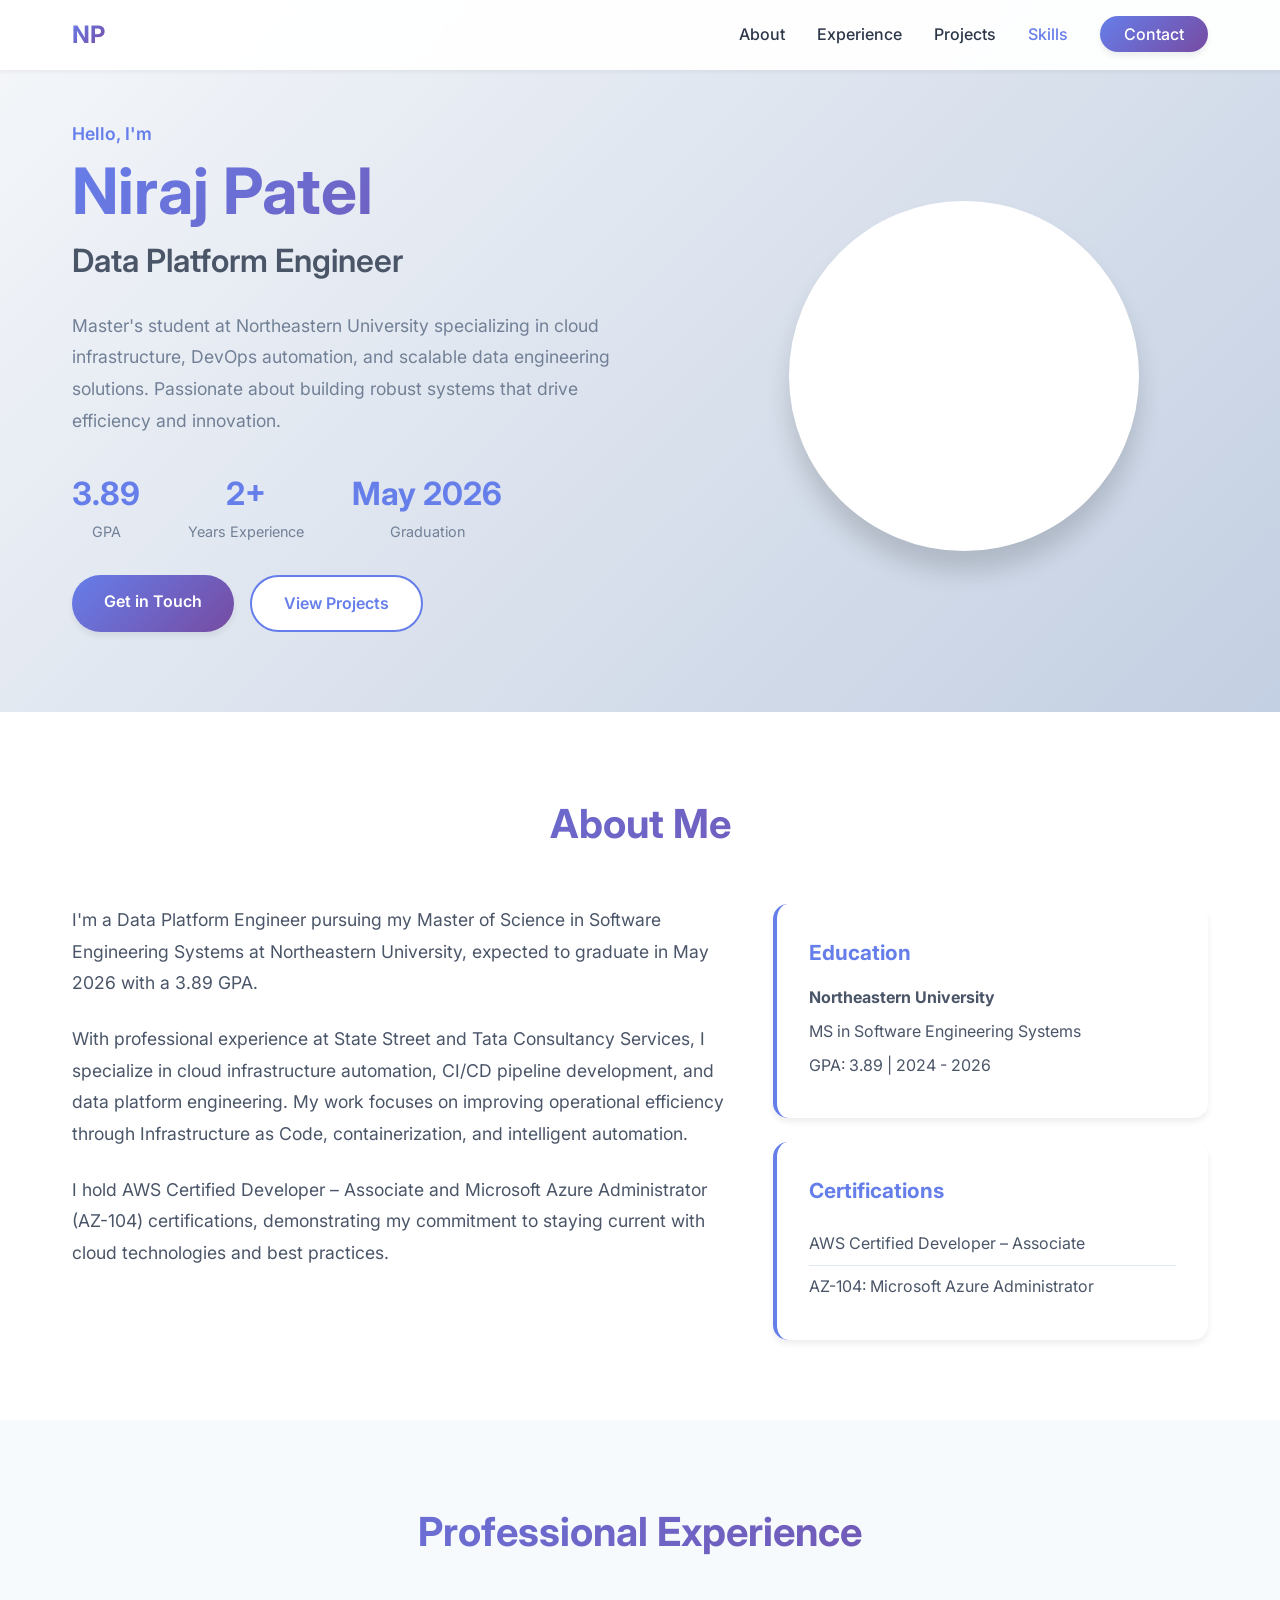
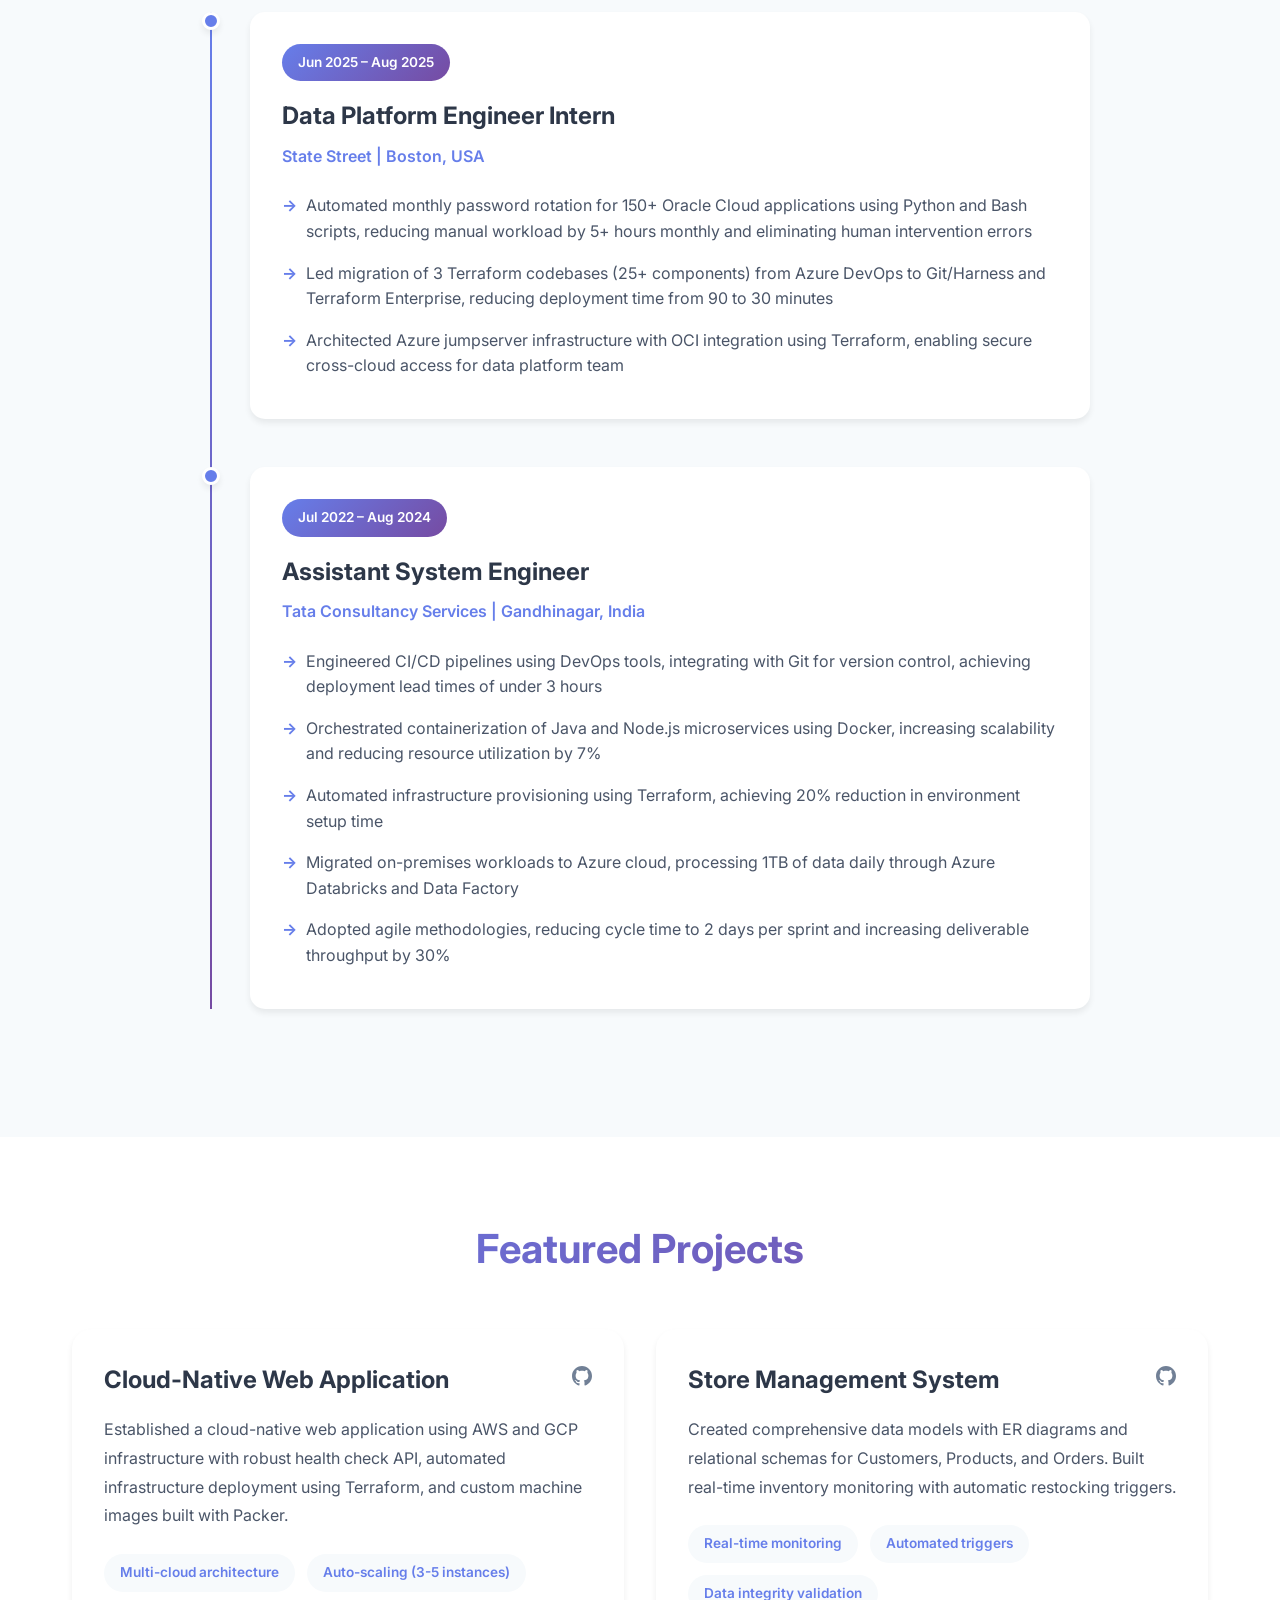
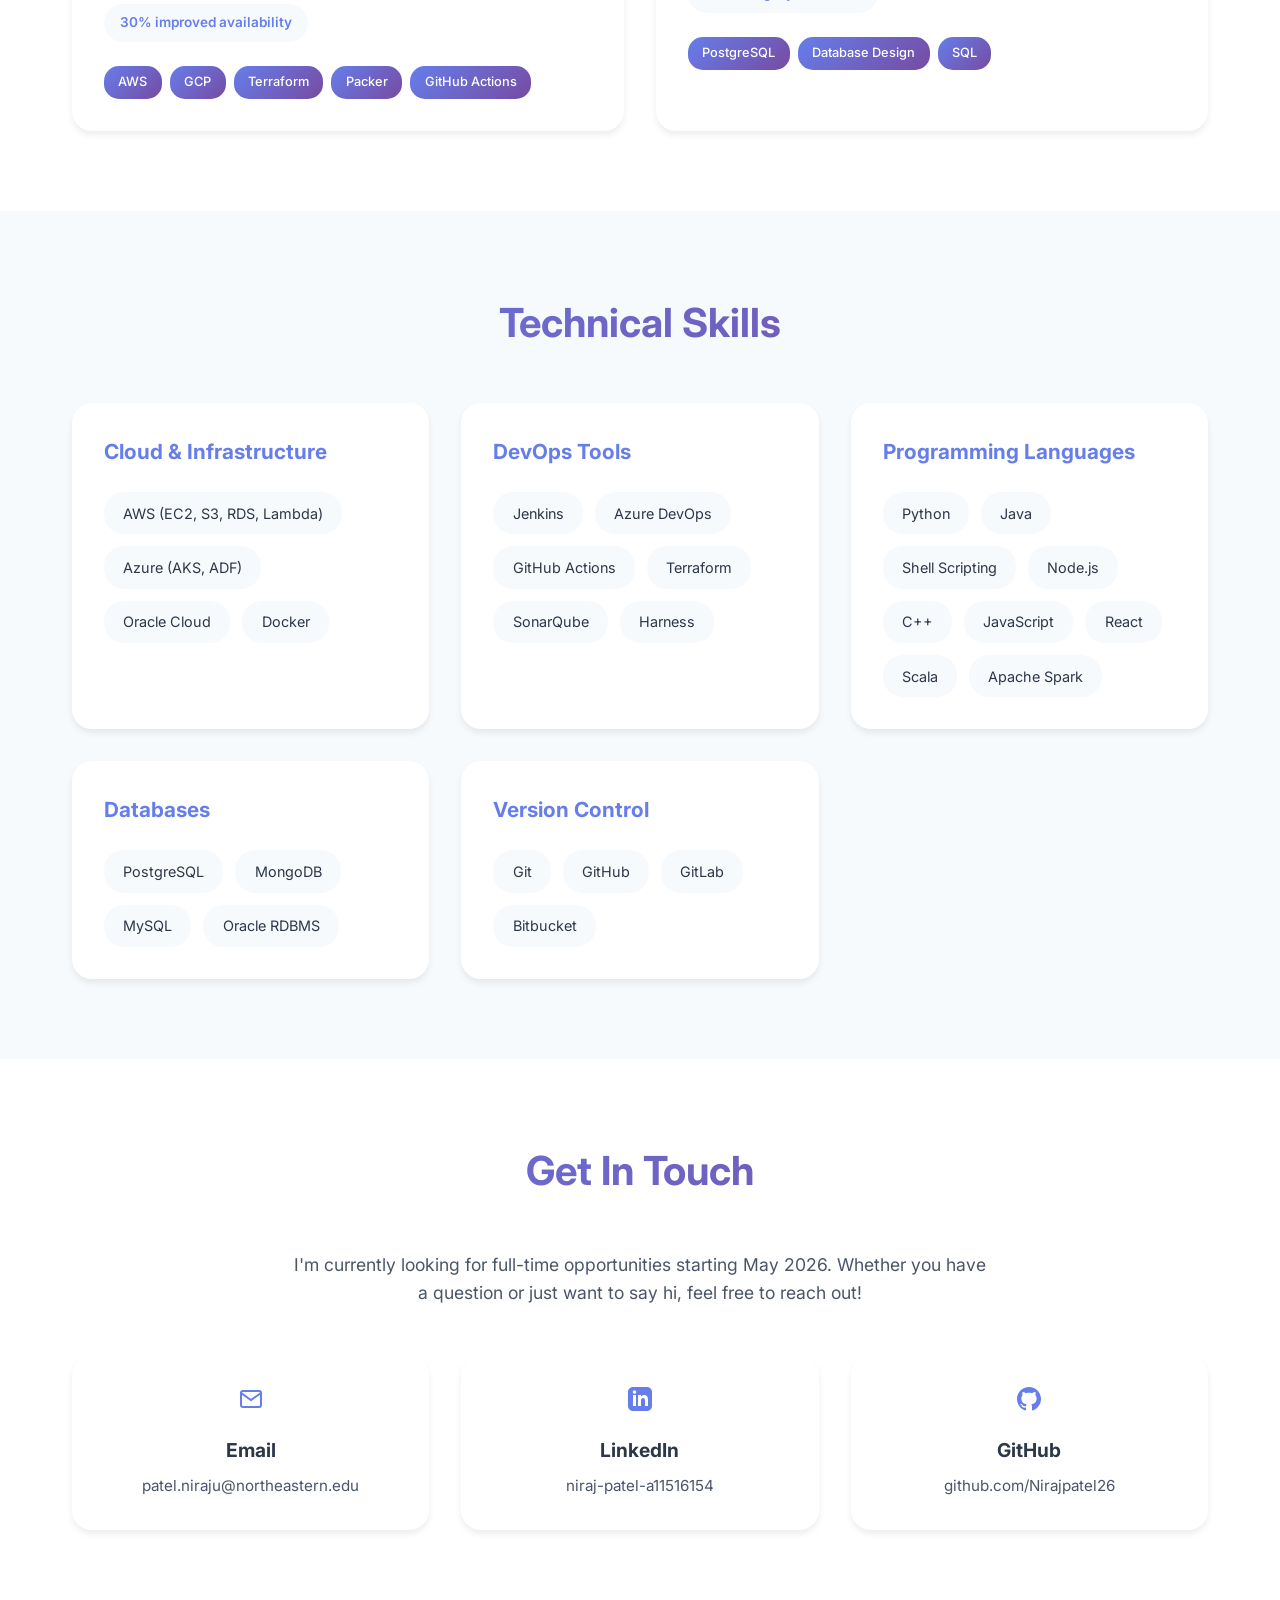
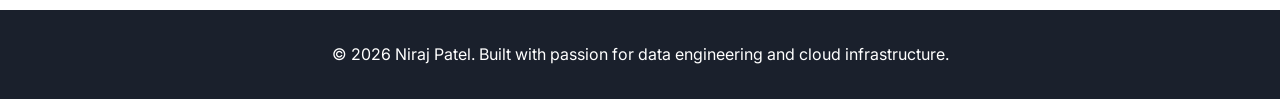
==== index.html @ 588e3632 "Update profile photo, LinkedIn and GitHub links, remove phone number" ====
<!DOCTYPE html>
<html lang="en">
<head>
    <meta charset="UTF-8">
    <meta name="viewport" content="width=device-width, initial-scale=1.0">
    <meta name="description" content="Niraj Patel - Data Platform Engineer specializing in cloud infrastructure, DevOps, and data engineering solutions">
    <title>Niraj Patel | Data Platform Engineer</title>
    <link rel="stylesheet" href="styles.css">
    <link rel="preconnect" href="https://fonts.googleapis.com">
    <link rel="preconnect" href="https://fonts.gstatic.com" crossorigin>
    <link href="https://fonts.googleapis.com/css2?family=Inter:wght@300;400;500;600;700&display=swap" rel="stylesheet">
</head>
<body>
    <!-- Navigation -->
    <nav class="navbar">
        <div class="container">
            <div class="nav-brand">
                <span class="logo">NP</span>
            </div>
            <ul class="nav-menu">
                <li><a href="#about" class="nav-link">About</a></li>
                <li><a href="#experience" class="nav-link">Experience</a></li>
                <li><a href="#projects" class="nav-link">Projects</a></li>
                <li><a href="#skills" class="nav-link">Skills</a></li>
                <li><a href="#contact" class="nav-link btn-primary">Contact</a></li>
            </ul>
            <button class="hamburger" id="hamburger">
                <span></span>
                <span></span>
                <span></span>
            </button>
        </div>
    </nav>

    <!-- Hero Section -->
    <section class="hero" id="home">
        <div class="container">
            <div class="hero-content">
                <div class="hero-text">
                    <span class="hero-greeting">Hello, I'm</span>
                    <h1 class="hero-title">Niraj Patel</h1>
                    <h2 class="hero-subtitle">Data Platform Engineer</h2>
                    <p class="hero-description">
                        Master's student at Northeastern University specializing in cloud infrastructure, 
                        DevOps automation, and scalable data engineering solutions. Passionate about building 
                        robust systems that drive efficiency and innovation.
                    </p>
                    <div class="hero-stats">
                        <div class="stat">
                            <h3>3.89</h3>
                            <p>GPA</p>
                        </div>
                        <div class="stat">
                            <h3>2+</h3>
                            <p>Years Experience</p>
                        </div>
                        <div class="stat">
                            <h3>May 2026</h3>
                            <p>Graduation</p>
                        </div>
                    </div>
                    <div class="hero-buttons">
                        <a href="#contact" class="btn btn-primary">Get in Touch</a>
                        <a href="#projects" class="btn btn-secondary">View Projects</a>
                    </div>
                </div>
                <div class="hero-image">
                    <div class="image-placeholder">
                        <img src="https://media.licdn.com/dms/image/v2/D4E03AQFKwxGMZ-u0Gw/profile-displayphoto-shrink_800_800/profile-displayphoto-shrink_800_800/0/1729283757273?e=1742428800&v=beta&t=8xYc0J5ZnEqP8YxQQvH9vKQYjCkJqH_bVNhFjLbNLaE" alt="Niraj Patel" style="width: 100%; height: 100%; object-fit: cover; border-radius: 50%;">
                    </div>
                </div>
            </div>
        </div>
    </section>

    <!-- About Section -->
    <section class="about" id="about">
        <div class="container">
            <h2 class="section-title">About Me</h2>
            <div class="about-content">
                <div class="about-text">
                    <p>
                        I'm a Data Platform Engineer pursuing my Master of Science in Software Engineering Systems 
                        at Northeastern University, expected to graduate in May 2026 with a 3.89 GPA.
                    </p>
                    <p>
                        With professional experience at State Street and Tata Consultancy Services, I specialize in 
                        cloud infrastructure automation, CI/CD pipeline development, and data platform engineering. 
                        My work focuses on improving operational efficiency through Infrastructure as Code, 
                        containerization, and intelligent automation.
                    </p>
                    <p>
                        I hold AWS Certified Developer – Associate and Microsoft Azure Administrator (AZ-104) 
                        certifications, demonstrating my commitment to staying current with cloud technologies 
                        and best practices.
                    </p>
                </div>
                <div class="about-highlights">
                    <div class="highlight-card">
                        <h3>Education</h3>
                        <p><strong>Northeastern University</strong></p>
                        <p>MS in Software Engineering Systems</p>
                        <p>GPA: 3.89 | 2024 - 2026</p>
                    </div>
                    <div class="highlight-card">
                        <h3>Certifications</h3>
                        <ul>
                            <li>AWS Certified Developer – Associate</li>
                            <li>AZ-104: Microsoft Azure Administrator</li>
                        </ul>
                    </div>
                </div>
            </div>
        </div>
    </section>

    <!-- Experience Section -->
    <section class="experience" id="experience">
        <div class="container">
            <h2 class="section-title">Professional Experience</h2>
            <div class="timeline">
                <div class="timeline-item">
                    <div class="timeline-marker"></div>
                    <div class="timeline-content">
                        <span class="timeline-date">Jun 2025 – Aug 2025</span>
                        <h3>Data Platform Engineer Intern</h3>
                        <h4>State Street | Boston, USA</h4>
                        <ul>
                            <li>Automated monthly password rotation for 150+ Oracle Cloud applications using Python and Bash scripts, reducing manual workload by 5+ hours monthly and eliminating human intervention errors</li>
                            <li>Led migration of 3 Terraform codebases (25+ components) from Azure DevOps to Git/Harness and Terraform Enterprise, reducing deployment time from 90 to 30 minutes</li>
                            <li>Architected Azure jumpserver infrastructure with OCI integration using Terraform, enabling secure cross-cloud access for data platform team</li>
                        </ul>
                    </div>
                </div>
                <div class="timeline-item">
                    <div class="timeline-marker"></div>
                    <div class="timeline-content">
                        <span class="timeline-date">Jul 2022 – Aug 2024</span>
                        <h3>Assistant System Engineer</h3>
                        <h4>Tata Consultancy Services | Gandhinagar, India</h4>
                        <ul>
                            <li>Engineered CI/CD pipelines using DevOps tools, integrating with Git for version control, achieving deployment lead times of under 3 hours</li>
                            <li>Orchestrated containerization of Java and Node.js microservices using Docker, increasing scalability and reducing resource utilization by 7%</li>
                            <li>Automated infrastructure provisioning using Terraform, achieving 20% reduction in environment setup time</li>
                            <li>Migrated on-premises workloads to Azure cloud, processing 1TB of data daily through Azure Databricks and Data Factory</li>
                            <li>Adopted agile methodologies, reducing cycle time to 2 days per sprint and increasing deliverable throughput by 30%</li>
                        </ul>
                    </div>
                </div>
            </div>
        </div>
    </section>

    <!-- Projects Section -->
    <section class="projects" id="projects">
        <div class="container">
            <h2 class="section-title">Featured Projects</h2>
            <div class="projects-grid">
                <div class="project-card">
                    <div class="project-header">
                        <h3>Cloud-Native Web Application</h3>
                        <div class="project-links">
                            <a href="https://github.com/Nirajpatel26" target="_blank" aria-label="GitHub">
                                <svg width="20" height="20" viewBox="0 0 24 24" fill="currentColor">
                                    <path d="M12 0c-6.626 0-12 5.373-12 12 0 5.302 3.438 9.8 8.207 11.387.599.111.793-.261.793-.577v-2.234c-3.338.726-4.033-1.416-4.033-1.416-.546-1.387-1.333-1.756-1.333-1.756-1.089-.745.083-.729.083-.729 1.205.084 1.839 1.237 1.839 1.237 1.07 1.834 2.807 1.304 3.492.997.107-.775.418-1.305.762-1.604-2.665-.305-5.467-1.334-5.467-5.931 0-1.311.469-2.381 1.236-3.221-.124-.303-.535-1.524.117-3.176 0 0 1.008-.322 3.301 1.23.957-.266 1.983-.399 3.003-.404 1.02.005 2.047.138 3.006.404 2.291-1.552 3.297-1.23 3.297-1.23.653 1.653.242 2.874.118 3.176.77.84 1.235 1.911 1.235 3.221 0 4.609-2.807 5.624-5.479 5.921.43.372.823 1.102.823 2.222v3.293c0 .319.192.694.801.576 4.765-1.589 8.199-6.086 8.199-11.386 0-6.627-5.373-12-12-12z"/>
                                </svg>
                            </a>
                        </div>
                    </div>
                    <p class="project-description">
                        Established a cloud-native web application using AWS and GCP infrastructure with robust health check API, 
                        automated infrastructure deployment using Terraform, and custom machine images built with Packer.
                    </p>
                    <div class="project-highlights">
                        <span class="highlight">Multi-cloud architecture</span>
                        <span class="highlight">Auto-scaling (3-5 instances)</span>
                        <span class="highlight">30% improved availability</span>
                    </div>
                    <div class="project-tech">
                        <span class="tech-tag">AWS</span>
                        <span class="tech-tag">GCP</span>
                        <span class="tech-tag">Terraform</span>
                        <span class="tech-tag">Packer</span>
                        <span class="tech-tag">GitHub Actions</span>
                    </div>
                </div>

                <div class="project-card">
                    <div class="project-header">
                        <h3>Store Management System</h3>
                        <div class="project-links">
                            <a href="https://github.com/Nirajpatel26" target="_blank" aria-label="GitHub">
                                <svg width="20" height="20" viewBox="0 0 24 24" fill="currentColor">
                                    <path d="M12 0c-6.626 0-12 5.373-12 12 0 5.302 3.438 9.8 8.207 11.387.599.111.793-.261.793-.577v-2.234c-3.338.726-4.033-1.416-4.033-1.416-.546-1.387-1.333-1.756-1.333-1.756-1.089-.745.083-.729.083-.729 1.205.084 1.839 1.237 1.839 1.237 1.07 1.834 2.807 1.304 3.492.997.107-.775.418-1.305.762-1.604-2.665-.305-5.467-1.334-5.467-5.931 0-1.311.469-2.381 1.236-3.221-.124-.303-.535-1.524.117-3.176 0 0 1.008-.322 3.301 1.23.957-.266 1.983-.399 3.003-.404 1.02.005 2.047.138 3.006.404 2.291-1.552 3.297-1.23 3.297-1.23.653 1.653.242 2.874.118 3.176.77.84 1.235 1.911 1.235 3.221 0 4.609-2.807 5.624-5.479 5.921.43.372.823 1.102.823 2.222v3.293c0 .319.192.694.801.576 4.765-1.589 8.199-6.086 8.199-11.386 0-6.627-5.373-12-12-12z"/>
                                </svg>
                            </a>
                        </div>
                    </div>
                    <p class="project-description">
                        Created comprehensive data models with ER diagrams and relational schemas for Customers, Products, and Orders. 
                        Built real-time inventory monitoring with automatic restocking triggers.
                    </p>
                    <div class="project-highlights">
                        <span class="highlight">Real-time monitoring</span>
                        <span class="highlight">Automated triggers</span>
                        <span class="highlight">Data integrity validation</span>
                    </div>
                    <div class="project-tech">
                        <span class="tech-tag">PostgreSQL</span>
                        <span class="tech-tag">Database Design</span>
                        <span class="tech-tag">SQL</span>
                    </div>
                </div>
            </div>
        </div>
    </section>

    <!-- Skills Section -->
    <section class="skills" id="skills">
        <div class="container">
            <h2 class="section-title">Technical Skills</h2>
            <div class="skills-grid">
                <div class="skill-category">
                    <h3>Cloud & Infrastructure</h3>
                    <div class="skill-tags">
                        <span class="skill-tag">AWS (EC2, S3, RDS, Lambda)</span>
                        <span class="skill-tag">Azure (AKS, ADF)</span>
                        <span class="skill-tag">Oracle Cloud</span>
                        <span class="skill-tag">Docker</span>
                    </div>
                </div>
                <div class="skill-category">
                    <h3>DevOps Tools</h3>
                    <div class="skill-tags">
                        <span class="skill-tag">Jenkins</span>
                        <span class="skill-tag">Azure DevOps</span>
                        <span class="skill-tag">GitHub Actions</span>
                        <span class="skill-tag">Terraform</span>
                        <span class="skill-tag">SonarQube</span>
                        <span class="skill-tag">Harness</span>
                    </div>
                </div>
                <div class="skill-category">
                    <h3>Programming Languages</h3>
                    <div class="skill-tags">
                        <span class="skill-tag">Python</span>
                        <span class="skill-tag">Java</span>
                        <span class="skill-tag">Shell Scripting</span>
                        <span class="skill-tag">Node.js</span>
                        <span class="skill-tag">C++</span>
                        <span class="skill-tag">JavaScript</span>
                        <span class="skill-tag">React</span>
                        <span class="skill-tag">Scala</span>
                        <span class="skill-tag">Apache Spark</span>
                    </div>
                </div>
                <div class="skill-category">
                    <h3>Databases</h3>
                    <div class="skill-tags">
                        <span class="skill-tag">PostgreSQL</span>
                        <span class="skill-tag">MongoDB</span>
                        <span class="skill-tag">MySQL</span>
                        <span class="skill-tag">Oracle RDBMS</span>
                    </div>
                </div>
                <div class="skill-category">
                    <h3>Version Control</h3>
                    <div class="skill-tags">
                        <span class="skill-tag">Git</span>
                        <span class="skill-tag">GitHub</span>
                        <span class="skill-tag">GitLab</span>
                        <span class="skill-tag">Bitbucket</span>
                    </div>
                </div>
            </div>
        </div>
    </section>

    <!-- Contact Section -->
    <section class="contact" id="contact">
        <div class="container">
            <h2 class="section-title">Get In Touch</h2>
            <p class="contact-description">
                I'm currently looking for full-time opportunities starting May 2026. 
                Whether you have a question or just want to say hi, feel free to reach out!
            </p>
            <div class="contact-grid">
                <a href="mailto:patel.niraju@northeastern.edu" class="contact-card">
                    <svg width="24" height="24" viewBox="0 0 24 24" fill="none" stroke="currentColor" stroke-width="2">
                        <path d="M4 4h16c1.1 0 2 .9 2 2v12c0 1.1-.9 2-2 2H4c-1.1 0-2-.9-2-2V6c0-1.1.9-2 2-2z"></path>
                        <polyline points="22,6 12,13 2,6"></polyline>
                    </svg>
                    <h3>Email</h3>
                    <p>patel.niraju@northeastern.edu</p>
                </a>
                <a href="https://www.linkedin.com/in/niraj-patel-a11516154/" target="_blank" class="contact-card">
                    <svg width="24" height="24" viewBox="0 0 24 24" fill="currentColor">
                        <path d="M19 0h-14c-2.761 0-5 2.239-5 5v14c0 2.761 2.239 5 5 5h14c2.762 0 5-2.239 5-5v-14c0-2.761-2.238-5-5-5zm-11 19h-3v-11h3v11zm-1.5-12.268c-.966 0-1.75-.79-1.75-1.764s.784-1.764 1.75-1.764 1.75.79 1.75 1.764-.783 1.764-1.75 1.764zm13.5 12.268h-3v-5.604c0-3.368-4-3.113-4 0v5.604h-3v-11h3v1.765c1.396-2.586 7-2.777 7 2.476v6.759z"/>
                    </svg>
                    <h3>LinkedIn</h3>
                    <p>niraj-patel-a11516154</p>
                </a>
                <a href="https://github.com/Nirajpatel26" target="_blank" class="contact-card">
                    <svg width="24" height="24" viewBox="0 0 24 24" fill="currentColor">
                        <path d="M12 0c-6.626 0-12 5.373-12 12 0 5.302 3.438 9.8 8.207 11.387.599.111.793-.261.793-.577v-2.234c-3.338.726-4.033-1.416-4.033-1.416-.546-1.387-1.333-1.756-1.333-1.756-1.089-.745.083-.729.083-.729 1.205.084 1.839 1.237 1.839 1.237 1.07 1.834 2.807 1.304 3.492.997.107-.775.418-1.305.762-1.604-2.665-.305-5.467-1.334-5.467-5.931 0-1.311.469-2.381 1.236-3.221-.124-.303-.535-1.524.117-3.176 0 0 1.008-.322 3.301 1.23.957-.266 1.983-.399 3.003-.404 1.02.005 2.047.138 3.006.404 2.291-1.552 3.297-1.23 3.297-1.23.653 1.653.242 2.874.118 3.176.77.84 1.235 1.911 1.235 3.221 0 4.609-2.807 5.624-5.479 5.921.43.372.823 1.102.823 2.222v3.293c0 .319.192.694.801.576 4.765-1.589 8.199-6.086 8.199-11.386 0-6.627-5.373-12-12-12z"/>
                    </svg>
                    <h3>GitHub</h3>
                    <p>github.com/Nirajpatel26</p>
                </a>
            </div>
        </div>
    </section>

    <!-- Footer -->
    <footer class="footer">
        <div class="container">
            <p>&copy; 2026 Niraj Patel. Built with passion for data engineering and cloud infrastructure.</p>
        </div>
    </footer>

    <script src="script.js"></script>
</body>
</html>
---- styles.css ----
/* Global Styles */
* {
    margin: 0;
    padding: 0;
    box-sizing: border-box;
}

:root {
    --primary-color: #667eea;
    --secondary-color: #764ba2;
    --accent-color: #f093fb;
    --text-primary: #2d3748;
    --text-secondary: #4a5568;
    --text-light: #718096;
    --bg-primary: #ffffff;
    --bg-secondary: #f7fafc;
    --bg-dark: #1a202c;
    --border-color: #e2e8f0;
    --gradient-primary: linear-gradient(135deg, #667eea 0%, #764ba2 100%);
    --gradient-secondary: linear-gradient(135deg, #f093fb 0%, #f5576c 100%);
    --shadow-sm: 0 2px 4px rgba(0, 0, 0, 0.05);
    --shadow-md: 0 4px 6px rgba(0, 0, 0, 0.07);
    --shadow-lg: 0 10px 15px rgba(0, 0, 0, 0.1);
    --shadow-xl: 0 20px 25px rgba(0, 0, 0, 0.15);
}

body {
    font-family: 'Inter', -apple-system, BlinkMacSystemFont, 'Segoe UI', sans-serif;
    color: var(--text-primary);
    line-height: 1.6;
    background-color: var(--bg-primary);
}

.container {
    max-width: 1200px;
    margin: 0 auto;
    padding: 0 2rem;
}

/* Navigation */
.navbar {
    position: fixed;
    top: 0;
    width: 100%;
    background: rgba(255, 255, 255, 0.95);
    backdrop-filter: blur(10px);
    box-shadow: var(--shadow-sm);
    z-index: 1000;
    padding: 1rem 0;
}

.navbar .container {
    display: flex;
    justify-content: space-between;
    align-items: center;
}

.nav-brand .logo {
    font-size: 1.5rem;
    font-weight: 700;
    background: var(--gradient-primary);
    -webkit-background-clip: text;
    -webkit-text-fill-color: transparent;
    background-clip: text;
}

.nav-menu {
    display: flex;
    list-style: none;
    gap: 2rem;
    align-items: center;
}

.nav-link {
    text-decoration: none;
    color: var(--text-primary);
    font-weight: 500;
    transition: color 0.3s ease;
    padding: 0.5rem 0;
}

.nav-link:hover {
    color: var(--primary-color);
}

.nav-link.btn-primary {
    background: var(--gradient-primary);
    color: white;
    padding: 0.5rem 1.5rem;
    border-radius: 25px;
    transition: transform 0.3s ease, box-shadow 0.3s ease;
}

.nav-link.btn-primary:hover {
    transform: translateY(-2px);
    box-shadow: var(--shadow-lg);
}

.hamburger {
    display: none;
    flex-direction: column;
    background: none;
    border: none;
    cursor: pointer;
}

.hamburger span {
    width: 25px;
    height: 3px;
    background: var(--text-primary);
    margin: 3px 0;
    transition: 0.3s;
}

/* Hero Section */
.hero {
    padding: 120px 0 80px;
    background: linear-gradient(135deg, #f5f7fa 0%, #c3cfe2 100%);
}

.hero-content {
    display: grid;
    grid-template-columns: 1.2fr 1fr;
    gap: 4rem;
    align-items: center;
}

.hero-greeting {
    display: block;
    font-size: 1.1rem;
    color: var(--primary-color);
    font-weight: 600;
    margin-bottom: 0.5rem;
}

.hero-title {
    font-size: 4rem;
    font-weight: 700;
    line-height: 1.1;
    margin-bottom: 0.5rem;
    background: var(--gradient-primary);
    -webkit-background-clip: text;
    -webkit-text-fill-color: transparent;
    background-clip: text;
}

.hero-subtitle {
    font-size: 2rem;
    color: var(--text-secondary);
    margin-bottom: 1.5rem;
    font-weight: 600;
}

.hero-description {
    font-size: 1.1rem;
    color: var(--text-light);
    margin-bottom: 2rem;
    line-height: 1.8;
}

.hero-stats {
    display: flex;
    gap: 3rem;
    margin-bottom: 2rem;
}

.stat {
    text-align: center;
}

.stat h3 {
    font-size: 2rem;
    font-weight: 700;
    color: var(--primary-color);
}

.stat p {
    color: var(--text-light);
    font-size: 0.9rem;
}

.hero-buttons {
    display: flex;
    gap: 1rem;
}

.btn {
    padding: 0.875rem 2rem;
    border-radius: 30px;
    text-decoration: none;
    font-weight: 600;
    transition: all 0.3s ease;
    display: inline-block;
}

.btn-primary {
    background: var(--gradient-primary);
    color: white;
    box-shadow: var(--shadow-md);
}

.btn-primary:hover {
    transform: translateY(-3px);
    box-shadow: var(--shadow-xl);
}

.btn-secondary {
    background: white;
    color: var(--primary-color);
    border: 2px solid var(--primary-color);
}

.btn-secondary:hover {
    background: var(--primary-color);
    color: white;
}

.hero-image {
    display: flex;
    justify-content: center;
    align-items: center;
}

.image-placeholder {
    width: 350px;
    height: 350px;
    border-radius: 50%;
    box-shadow: var(--shadow-xl);
    overflow: hidden;
    background: white;
}

/* Section Styles */
section {
    padding: 80px 0;
}

.section-title {
    font-size: 2.5rem;
    font-weight: 700;
    text-align: center;
    margin-bottom: 3rem;
    background: var(--gradient-primary);
    -webkit-background-clip: text;
    -webkit-text-fill-color: transparent;
    background-clip: text;
}

/* About Section */
.about {
    background: var(--bg-primary);
}

.about-content {
    display: grid;
    grid-template-columns: 1.5fr 1fr;
    gap: 3rem;
}

.about-text p {
    margin-bottom: 1.5rem;
    color: var(--text-secondary);
    font-size: 1.1rem;
    line-height: 1.8;
}

.about-highlights {
    display: flex;
    flex-direction: column;
    gap: 1.5rem;
}

.highlight-card {
    background: white;
    padding: 2rem;
    border-radius: 15px;
    box-shadow: var(--shadow-md);
    border-left: 4px solid var(--primary-color);
}

.highlight-card h3 {
    color: var(--primary-color);
    margin-bottom: 1rem;
    font-size: 1.3rem;
}

.highlight-card p {
    color: var(--text-secondary);
    margin-bottom: 0.5rem;
}

.highlight-card ul {
    list-style: none;
    padding-left: 0;
}

.highlight-card li {
    color: var(--text-secondary);
    padding: 0.5rem 0;
    border-bottom: 1px solid var(--border-color);
}

.highlight-card li:last-child {
    border-bottom: none;
}

/* Experience Section */
.experience {
    background: var(--bg-secondary);
}

.timeline {
    position: relative;
    max-width: 900px;
    margin: 0 auto;
}

.timeline::before {
    content: '';
    position: absolute;
    left: 20px;
    top: 0;
    height: 100%;
    width: 2px;
    background: var(--gradient-primary);
}

.timeline-item {
    position: relative;
    margin-bottom: 3rem;
    padding-left: 60px;
}

.timeline-marker {
    position: absolute;
    left: 12px;
    top: 0;
    width: 18px;
    height: 18px;
    background: var(--primary-color);
    border-radius: 50%;
    border: 3px solid white;
    box-shadow: var(--shadow-md);
}

.timeline-content {
    background: white;
    padding: 2rem;
    border-radius: 15px;
    box-shadow: var(--shadow-md);
}

.timeline-date {
    display: inline-block;
    padding: 0.5rem 1rem;
    background: var(--gradient-primary);
    color: white;
    border-radius: 20px;
    font-size: 0.85rem;
    font-weight: 600;
    margin-bottom: 1rem;
}

.timeline-content h3 {
    font-size: 1.5rem;
    color: var(--text-primary);
    margin-bottom: 0.5rem;
}

.timeline-content h4 {
    color: var(--primary-color);
    margin-bottom: 1rem;
    font-weight: 600;
}

.timeline-content ul {
    list-style: none;
    padding-left: 0;
}

.timeline-content li {
    padding: 0.5rem 0;
    padding-left: 1.5rem;
    position: relative;
    color: var(--text-secondary);
}

.timeline-content li::before {
    content: '→';
    position: absolute;
    left: 0;
    color: var(--primary-color);
    font-weight: bold;
}

/* Projects Section */
.projects {
    background: var(--bg-primary);
}

.projects-grid {
    display: grid;
    grid-template-columns: repeat(auto-fit, minmax(450px, 1fr));
    gap: 2rem;
}

.project-card {
    background: white;
    padding: 2rem;
    border-radius: 20px;
    box-shadow: var(--shadow-md);
    transition: transform 0.3s ease, box-shadow 0.3s ease;
}

.project-card:hover {
    transform: translateY(-5px);
    box-shadow: var(--shadow-xl);
}

.project-header {
    display: flex;
    justify-content: space-between;
    align-items: center;
    margin-bottom: 1rem;
}

.project-header h3 {
    font-size: 1.5rem;
    color: var(--text-primary);
}

.project-links {
    display: flex;
    gap: 1rem;
}

.project-links a {
    color: var(--text-light);
    transition: color 0.3s ease;
}

.project-links a:hover {
    color: var(--primary-color);
}

.project-description {
    color: var(--text-secondary);
    margin-bottom: 1.5rem;
    line-height: 1.8;
}

.project-highlights {
    display: flex;
    flex-wrap: wrap;
    gap: 0.75rem;
    margin-bottom: 1.5rem;
}

.highlight {
    padding: 0.5rem 1rem;
    background: var(--bg-secondary);
    color: var(--primary-color);
    border-radius: 20px;
    font-size: 0.85rem;
    font-weight: 600;
}

.project-tech {
    display: flex;
    flex-wrap: wrap;
    gap: 0.5rem;
}

.tech-tag {
    padding: 0.4rem 0.9rem;
    background: var(--gradient-primary);
    color: white;
    border-radius: 15px;
    font-size: 0.8rem;
    font-weight: 500;
}

/* Skills Section */
.skills {
    background: var(--bg-secondary);
}

.skills-grid {
    display: grid;
    grid-template-columns: repeat(auto-fit, minmax(300px, 1fr));
    gap: 2rem;
}

.skill-category {
    background: white;
    padding: 2rem;
    border-radius: 20px;
    box-shadow: var(--shadow-md);
}

.skill-category h3 {
    color: var(--primary-color);
    margin-bottom: 1.5rem;
    font-size: 1.3rem;
}

.skill-tags {
    display: flex;
    flex-wrap: wrap;
    gap: 0.75rem;
}

.skill-tag {
    padding: 0.6rem 1.2rem;
    background: var(--bg-secondary);
    color: var(--text-primary);
    border-radius: 20px;
    font-size: 0.9rem;
    transition: all 0.3s ease;
}

.skill-tag:hover {
    background: var(--gradient-primary);
    color: white;
    transform: translateY(-2px);
}

/* Contact Section */
.contact {
    background: var(--bg-primary);
}

.contact-description {
    text-align: center;
    color: var(--text-secondary);
    font-size: 1.1rem;
    max-width: 700px;
    margin: 0 auto 3rem;
}

.contact-grid {
    display: grid;
    grid-template-columns: repeat(auto-fit, minmax(250px, 1fr));
    gap: 2rem;
}

.contact-card {
    background: white;
    padding: 2rem;
    border-radius: 20px;
    box-shadow: var(--shadow-md);
    text-align: center;
    text-decoration: none;
    color: var(--text-primary);
    transition: all 0.3s ease;
}

.contact-card:hover {
    transform: translateY(-5px);
    box-shadow: var(--shadow-xl);
}

.contact-card svg {
    color: var(--primary-color);
    margin-bottom: 1rem;
}

.contact-card h3 {
    font-size: 1.2rem;
    margin-bottom: 0.5rem;
    color: var(--text-primary);
}

.contact-card p {
    color: var(--text-secondary);
    font-size: 0.95rem;
}

/* Footer */
.footer {
    background: var(--bg-dark);
    color: white;
    padding: 2rem 0;
    text-align: center;
}

/* Responsive Design */
@media (max-width: 968px) {
    .hero-content,
    .about-content {
        grid-template-columns: 1fr;
    }

    .hero-title {
        font-size: 3rem;
    }

    .hero-subtitle {
        font-size: 1.5rem;
    }

    .projects-grid {
        grid-template-columns: 1fr;
    }

    .timeline::before {
        left: 10px;
    }

    .timeline-item {
        padding-left: 40px;
    }

    .timeline-marker {
        left: 2px;
    }
    
    .image-placeholder {
        width: 280px;
        height: 280px;
    }
}

@media (max-width: 768px) {
    .nav-menu {
        position: fixed;
        left: -100%;
        top: 70px;
        flex-direction: column;
        background-color: white;
        width: 100%;
        text-align: center;
        transition: 0.3s;
        box-shadow: var(--shadow-lg);
        padding: 2rem 0;
    }

    .nav-menu.active {
        left: 0;
    }

    .hamburger {
        display: flex;
    }

    .hero {
        padding: 100px 0 60px;
    }

    .hero-title {
        font-size: 2.5rem;
    }

    .hero-stats {
        gap: 1.5rem;
    }

    .section-title {
        font-size: 2rem;
    }

    section {
        padding: 60px 0;
    }

    .hero-buttons {
        flex-direction: column;
    }

    .btn {
        text-align: center;
    }
    
    .container {
        padding: 0 1rem;
    }
    
    .hero-image {
        order: -1;
    }
}
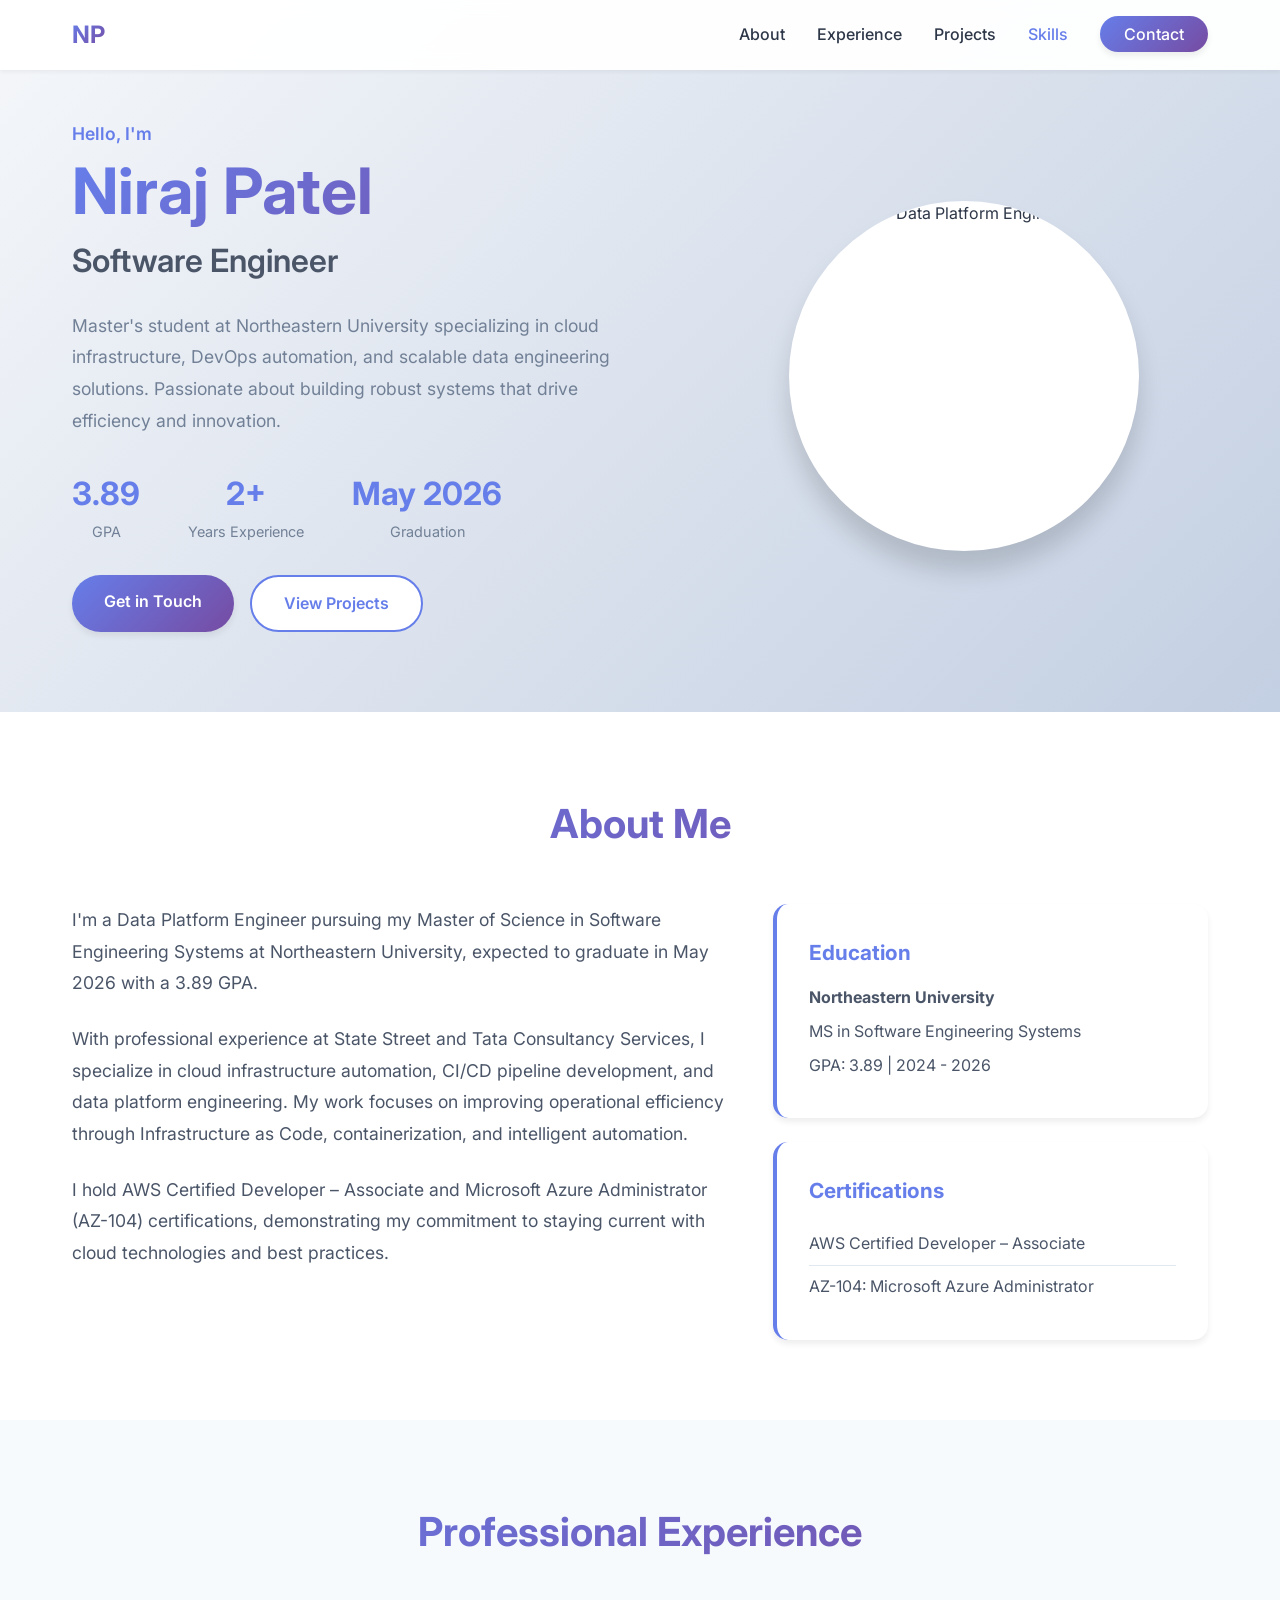
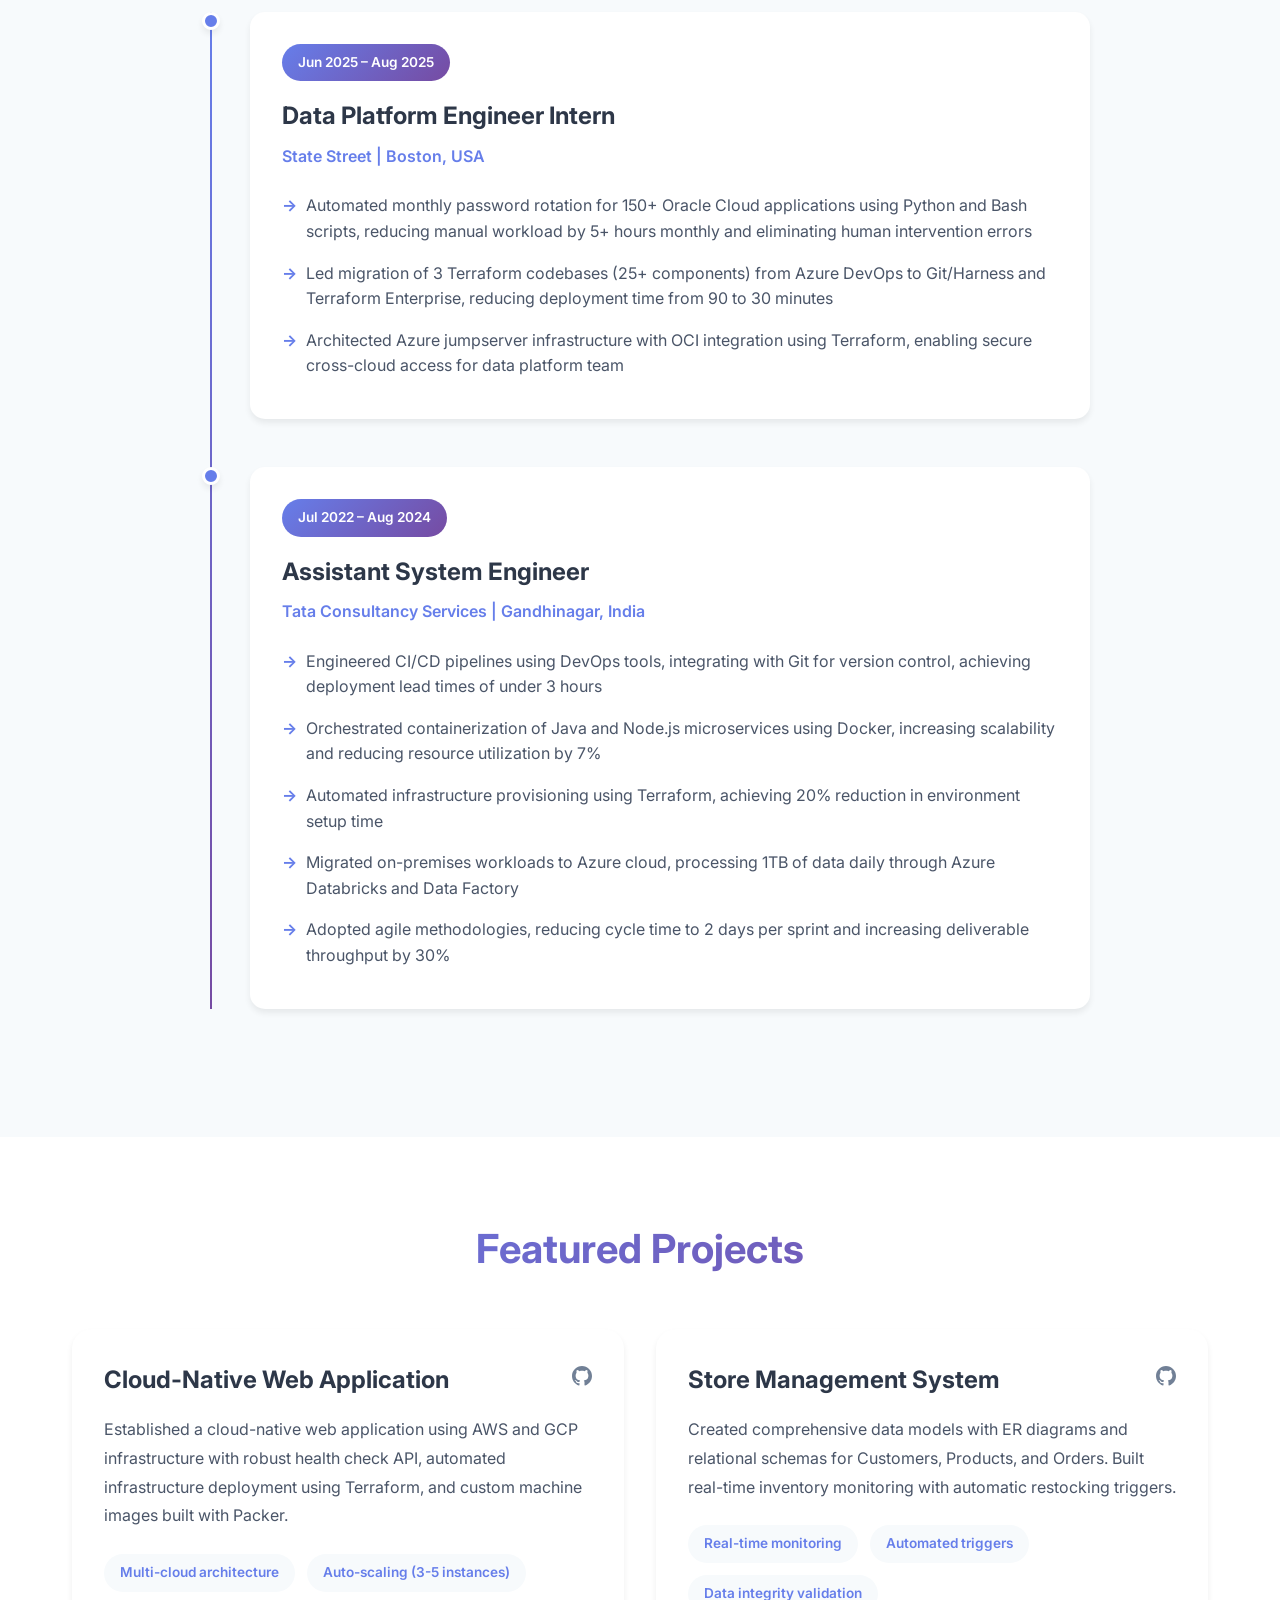
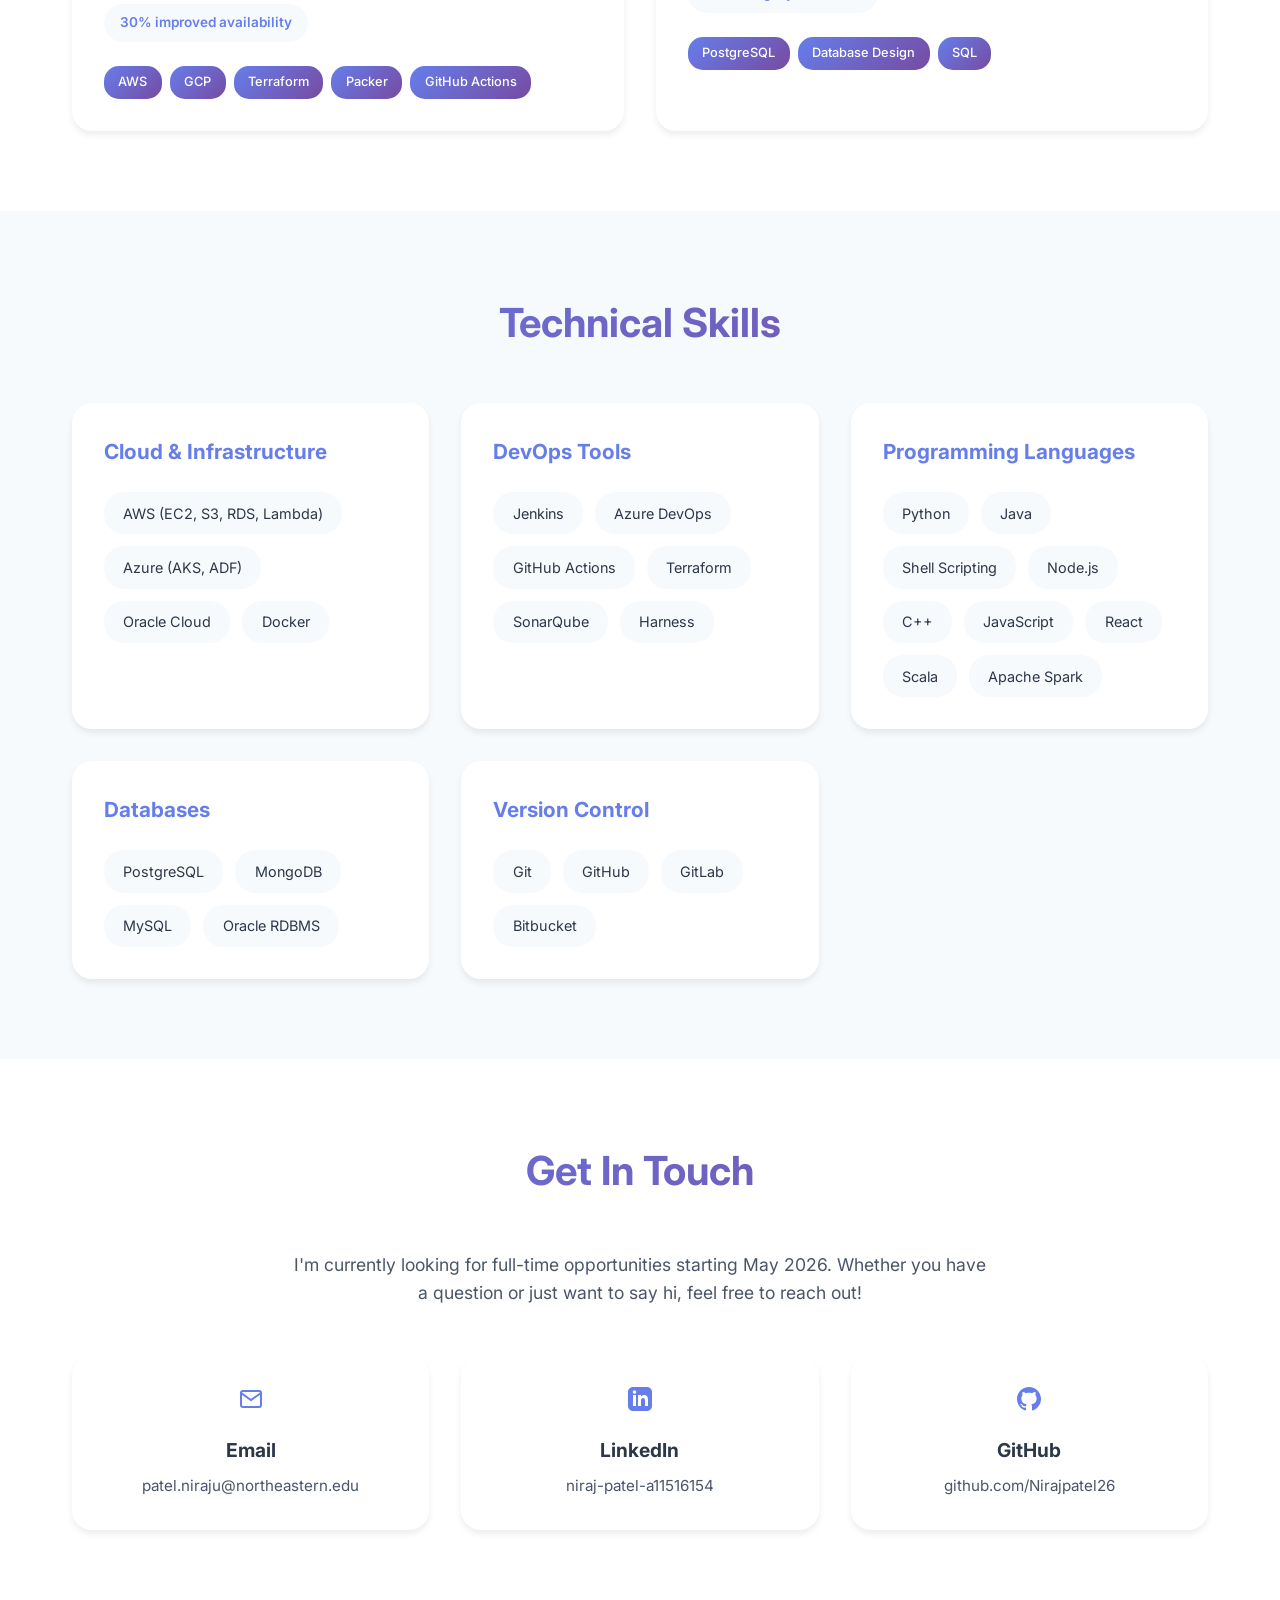
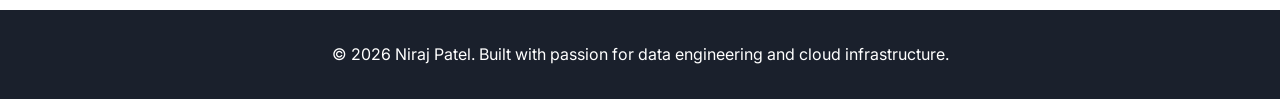
==== commit c165767d: "Update HTML to use local profile.jpg and add dynamic title placeholder" ====
--- a/index.html
+++ b/index.html
@@ -39,7 +39,9 @@
                 <div class="hero-text">
                     <span class="hero-greeting">Hello, I'm</span>
                     <h1 class="hero-title">Niraj Patel</h1>
-                    <h2 class="hero-subtitle">Data Platform Engineer</h2>
+                    <h2 class="hero-subtitle">
+                        <span class="typing-text" id="typingText">Software Engineer</span>
+                    </h2>
                     <p class="hero-description">
                         Master's student at Northeastern University specializing in cloud infrastructure, 
                         DevOps automation, and scalable data engineering solutions. Passionate about building 
@@ -66,7 +68,7 @@
                 </div>
                 <div class="hero-image">
                     <div class="image-placeholder">
-                        <img src="https://media.licdn.com/dms/image/v2/D4E03AQFKwxGMZ-u0Gw/profile-displayphoto-shrink_800_800/profile-displayphoto-shrink_800_800/0/1729283757273?e=1742428800&v=beta&t=8xYc0J5ZnEqP8YxQQvH9vKQYjCkJqH_bVNhFjLbNLaE" alt="Niraj Patel" style="width: 100%; height: 100%; object-fit: cover; border-radius: 50%;">
+                        <img src="profile.jpg" alt="Niraj Patel - Data Platform Engineer">
                     </div>
                 </div>
             </div>
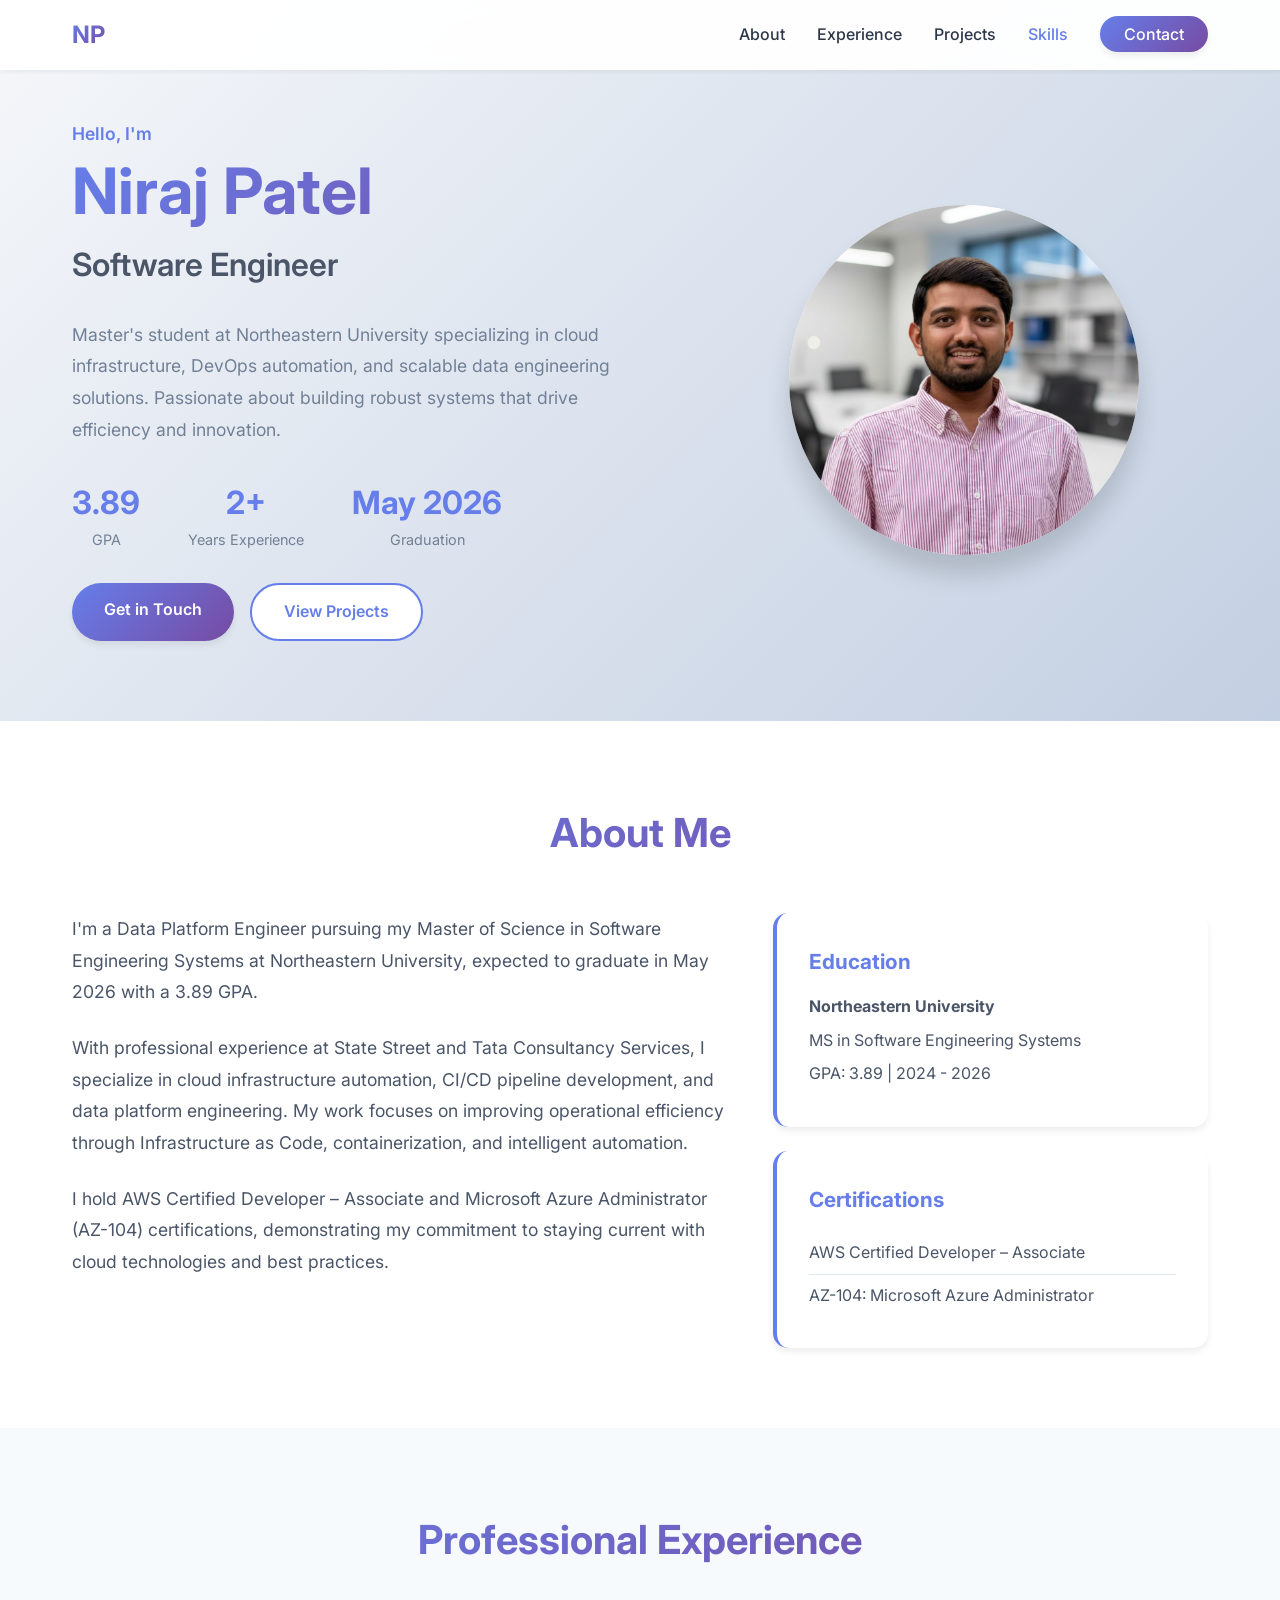
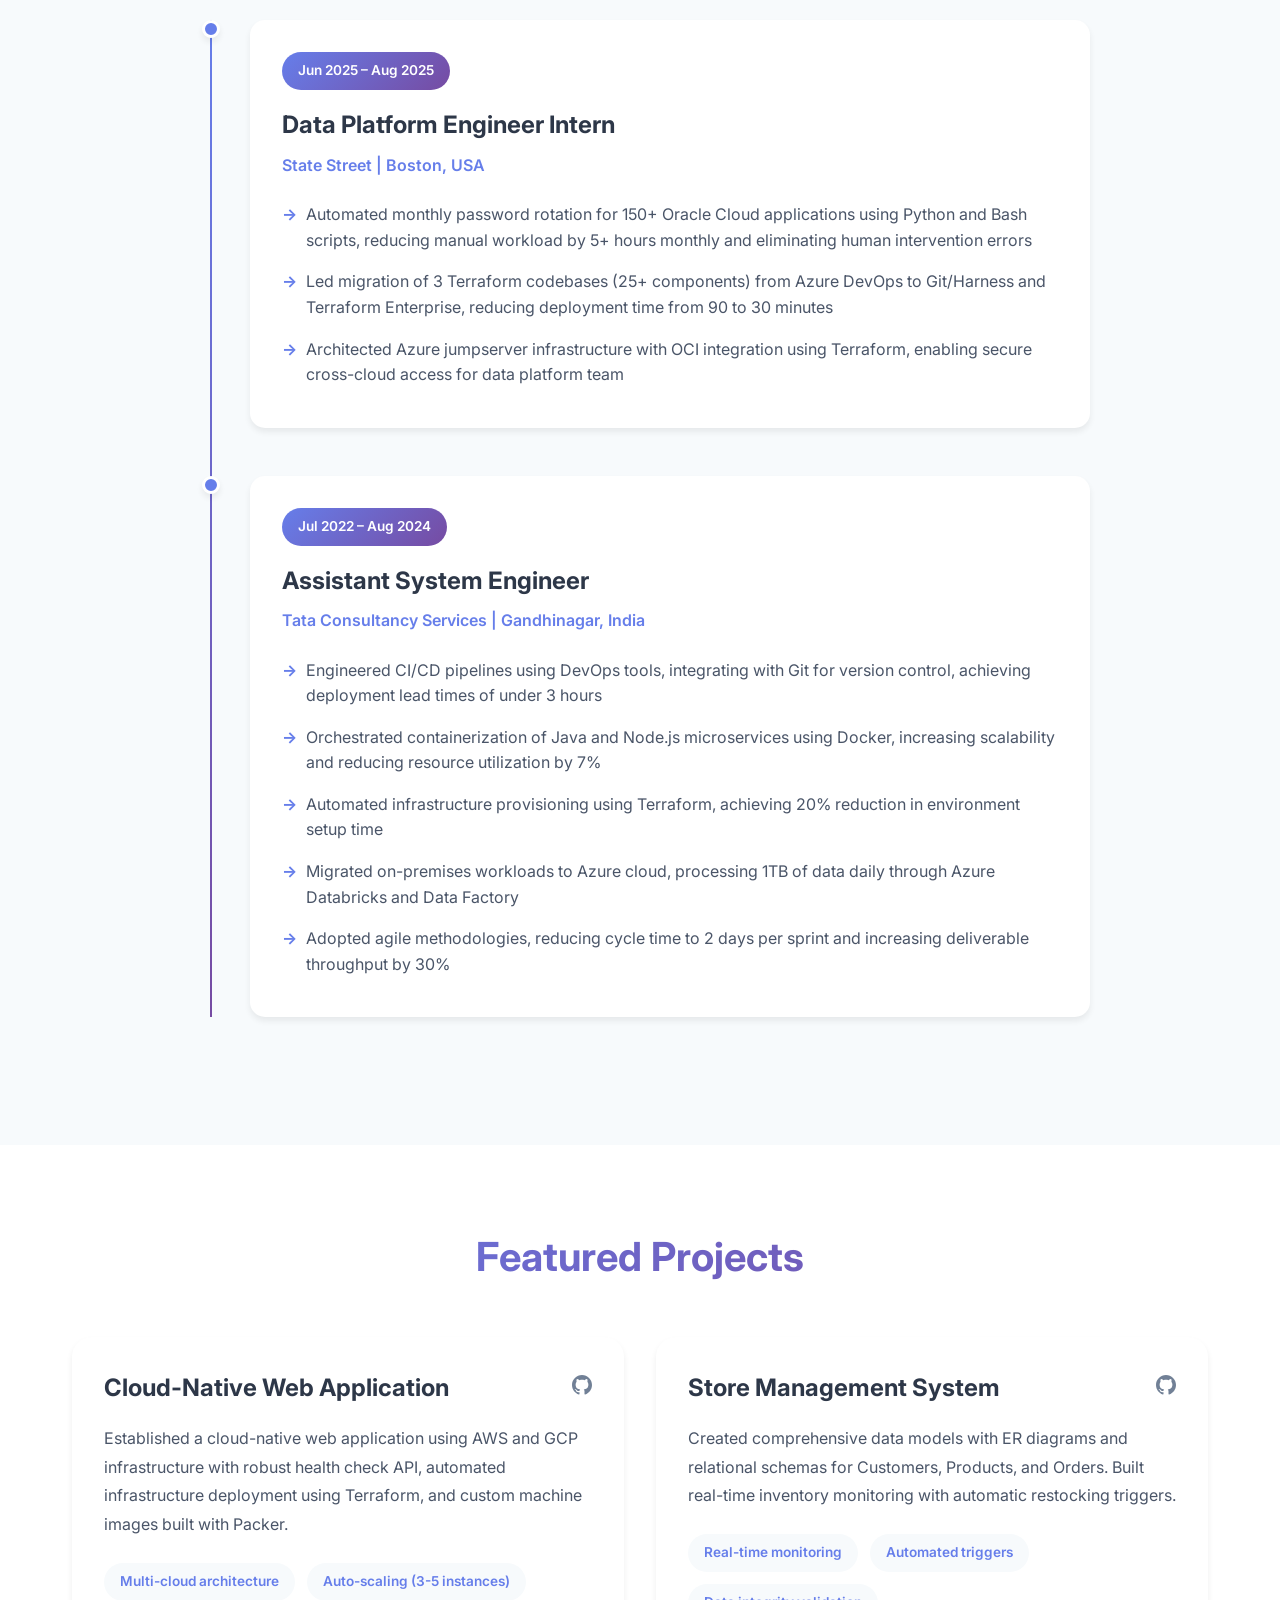
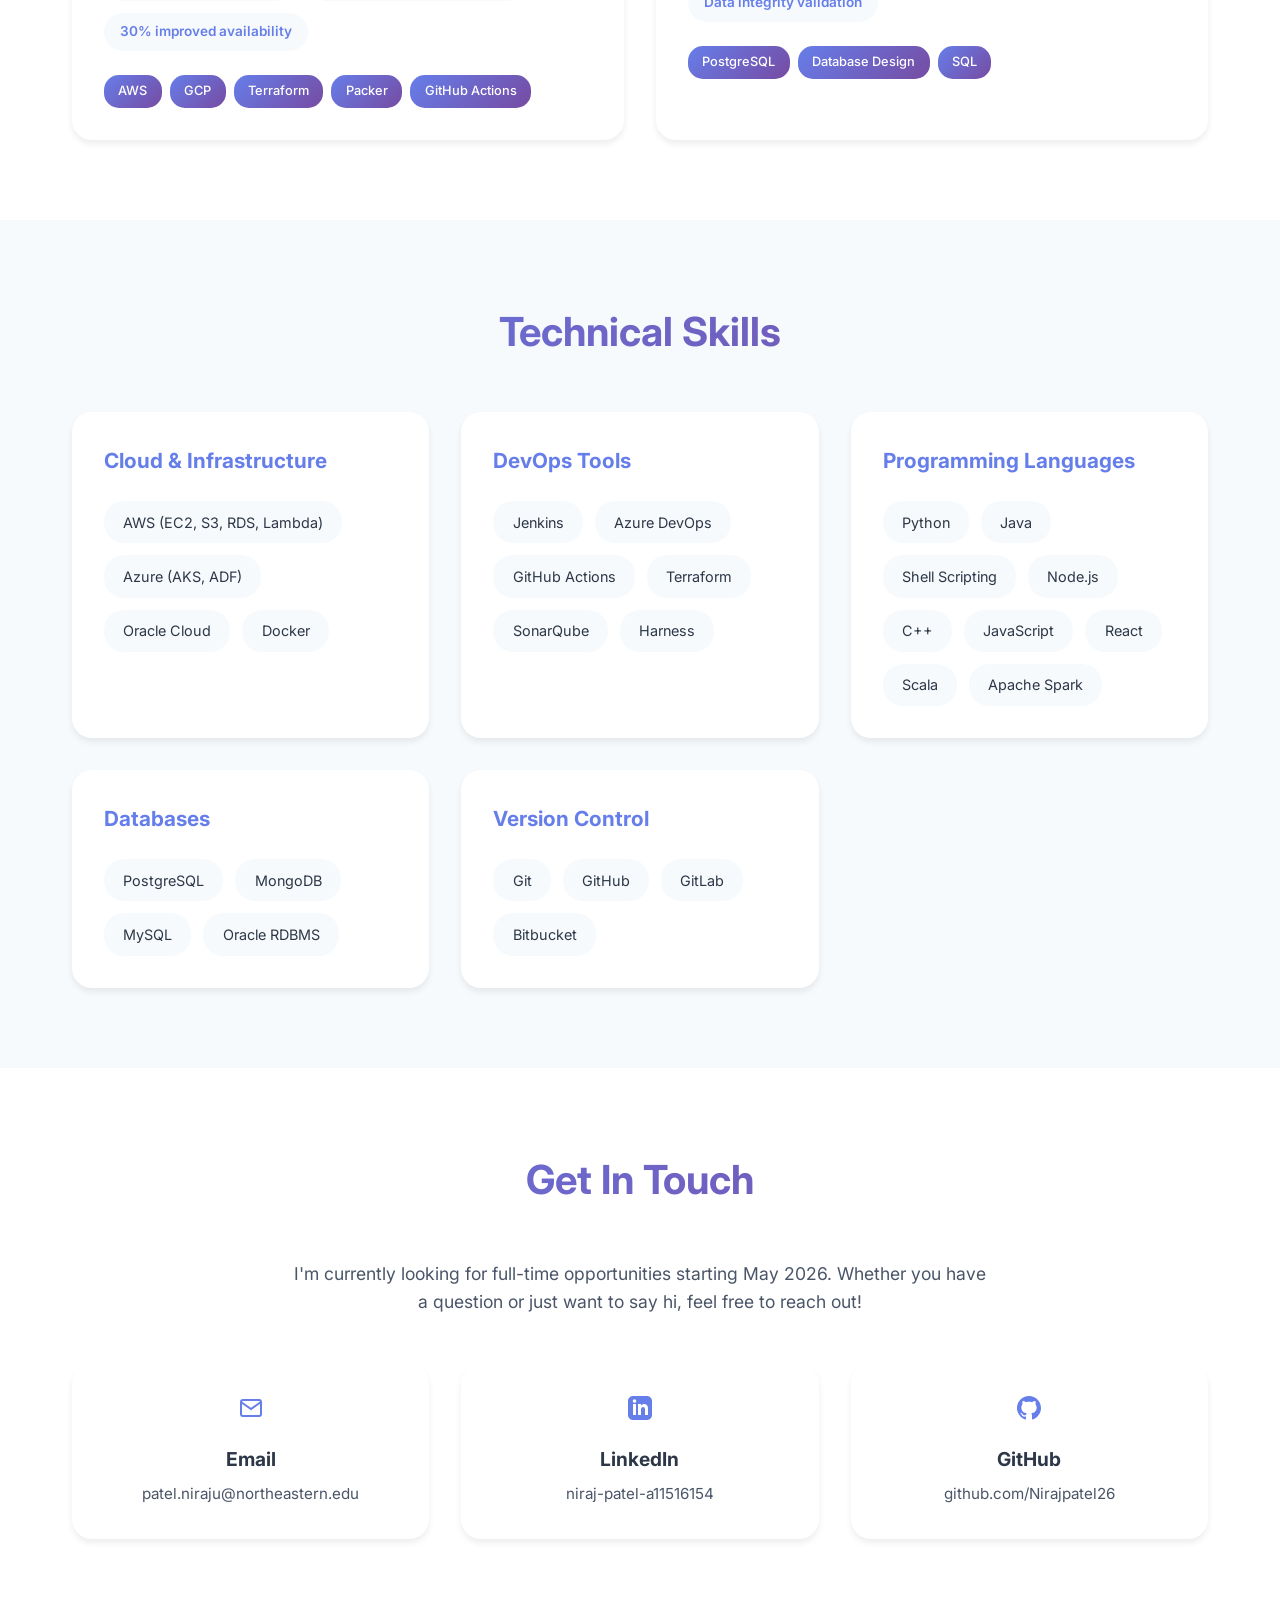
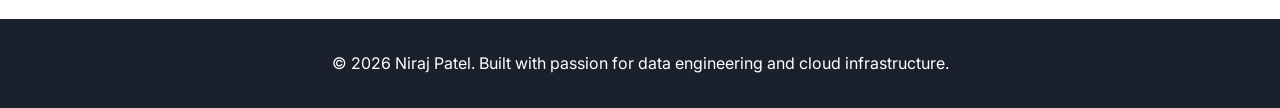
==== commit 7c1d0914: "Add favicon using profile photo for browser tab" ====
--- a/index.html
+++ b/index.html
@@ -5,6 +5,7 @@
     <meta name="viewport" content="width=device-width, initial-scale=1.0">
     <meta name="description" content="Niraj Patel - Data Platform Engineer specializing in cloud infrastructure, DevOps, and data engineering solutions">
     <title>Niraj Patel | Data Platform Engineer</title>
+    <link rel="icon" type="image/jpeg" href="profile.jpg">
     <link rel="stylesheet" href="styles.css">
     <link rel="preconnect" href="https://fonts.googleapis.com">
     <link rel="preconnect" href="https://fonts.gstatic.com" crossorigin>
--- a/styles.css
+++ b/styles.css
@@ -149,6 +149,15 @@
     color: var(--text-secondary);
     margin-bottom: 1.5rem;
     font-weight: 600;
+    min-height: 60px;
+    display: flex;
+    align-items: center;
+}
+
+/* Dynamic typing animation */
+.typing-text {
+    display: inline-block;
+    transition: opacity 0.5s ease, transform 0.5s ease;
 }
 
 .hero-description {
@@ -228,6 +237,12 @@
     box-shadow: var(--shadow-xl);
     overflow: hidden;
     background: white;
+}
+
+.image-placeholder img {
+    width: 100%;
+    height: 100%;
+    object-fit: cover;
 }
 
 /* Section Styles */
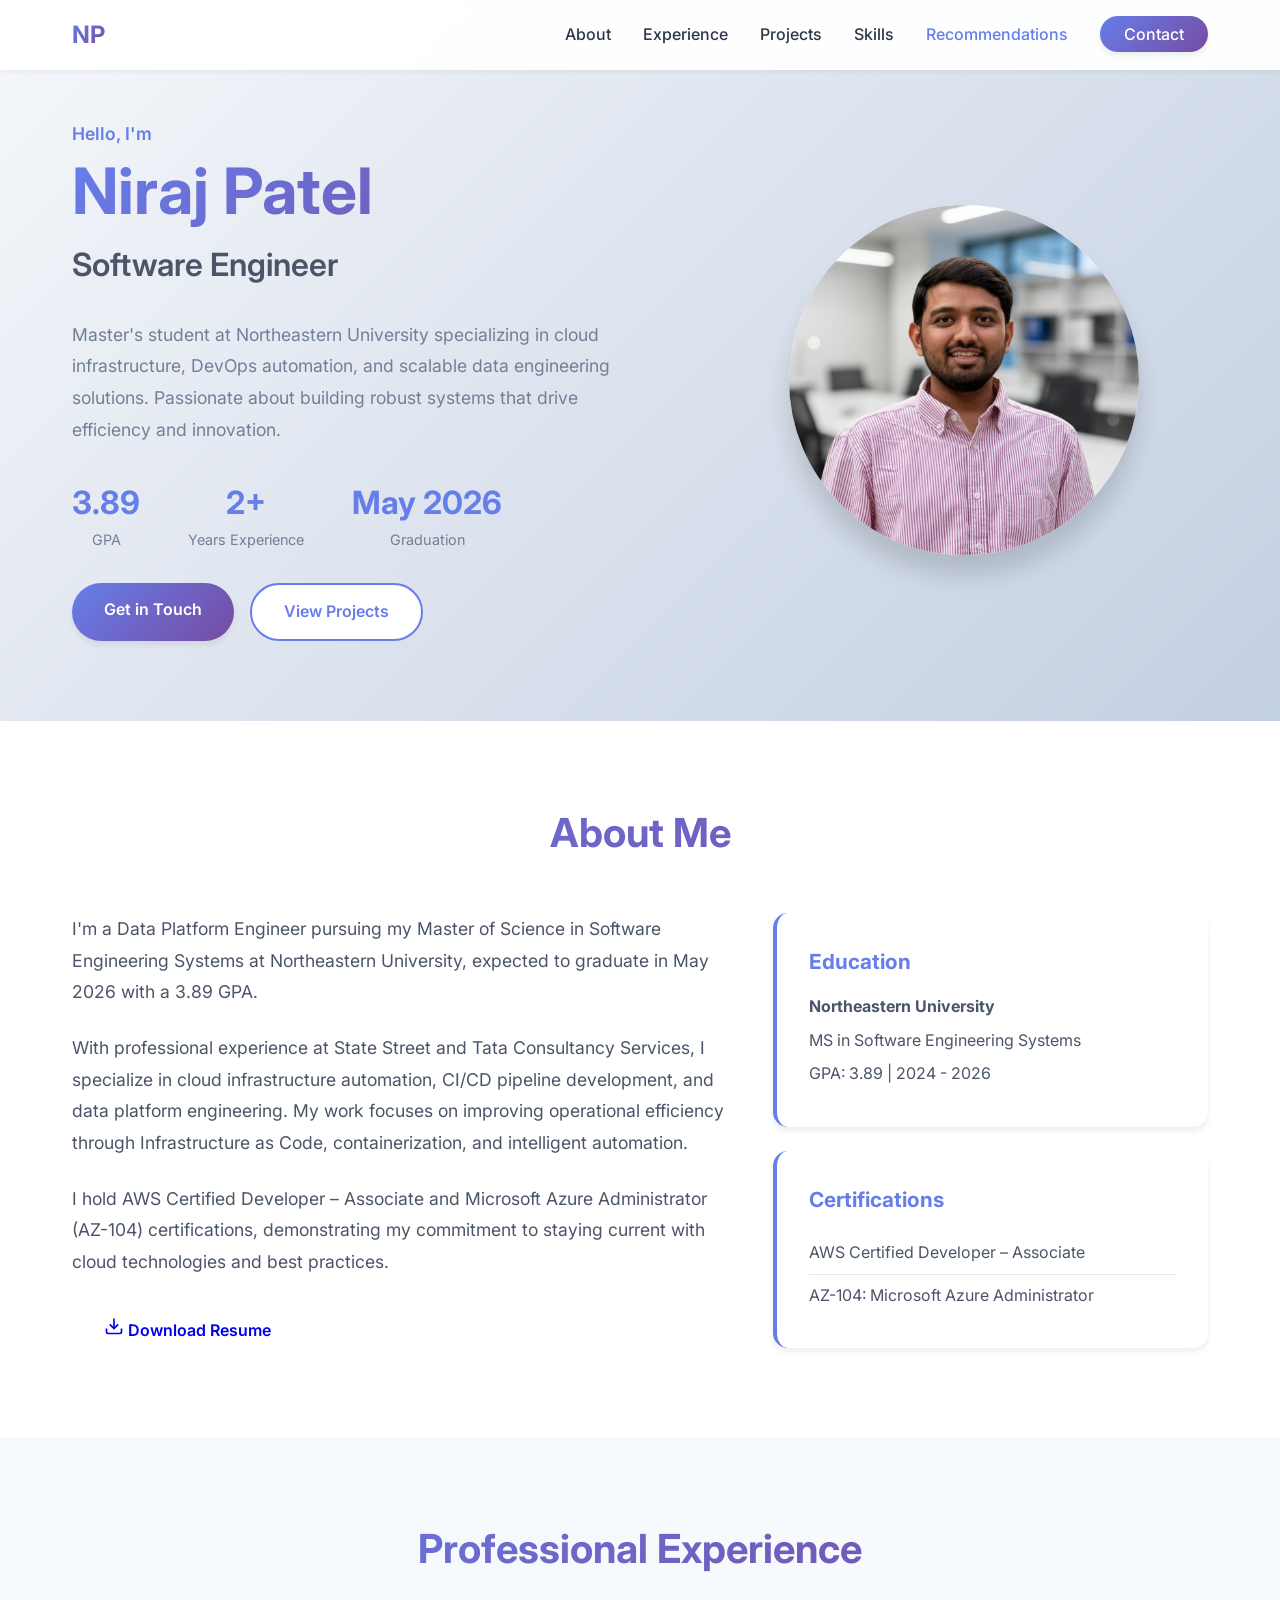
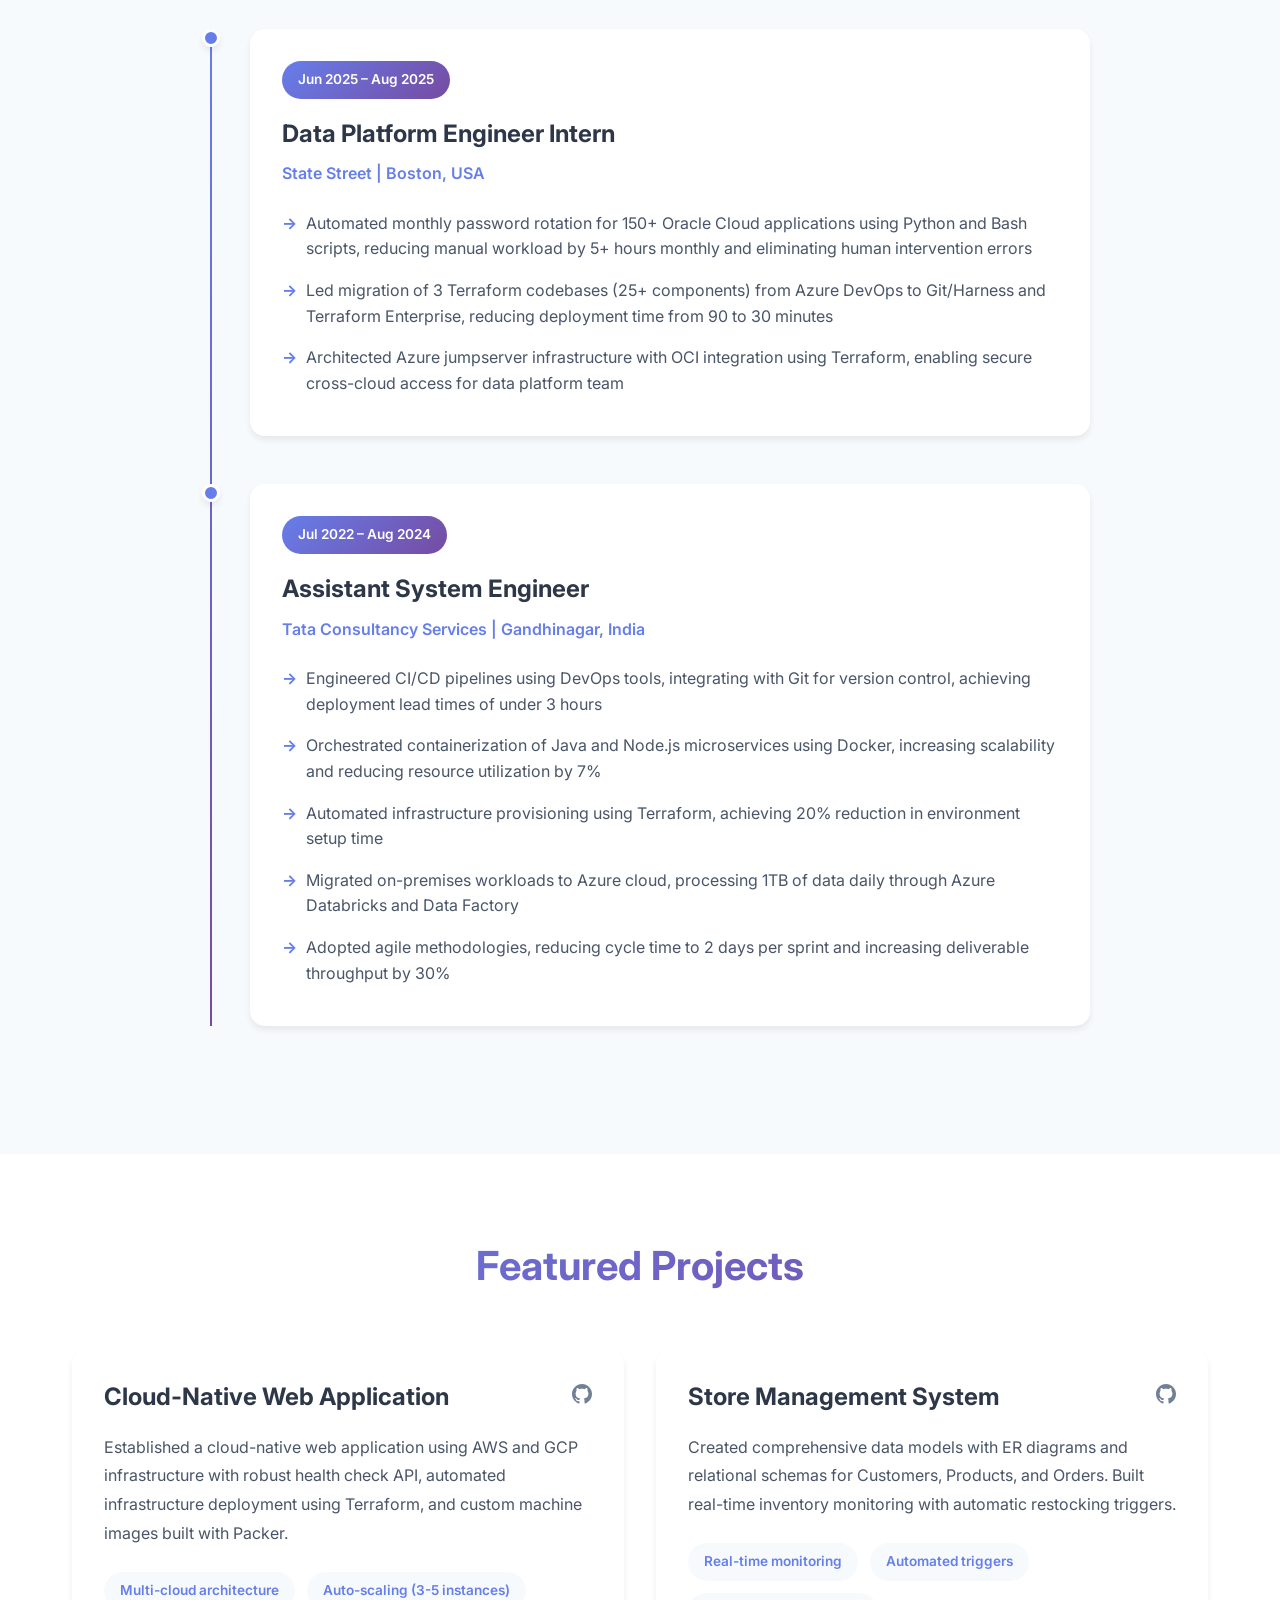
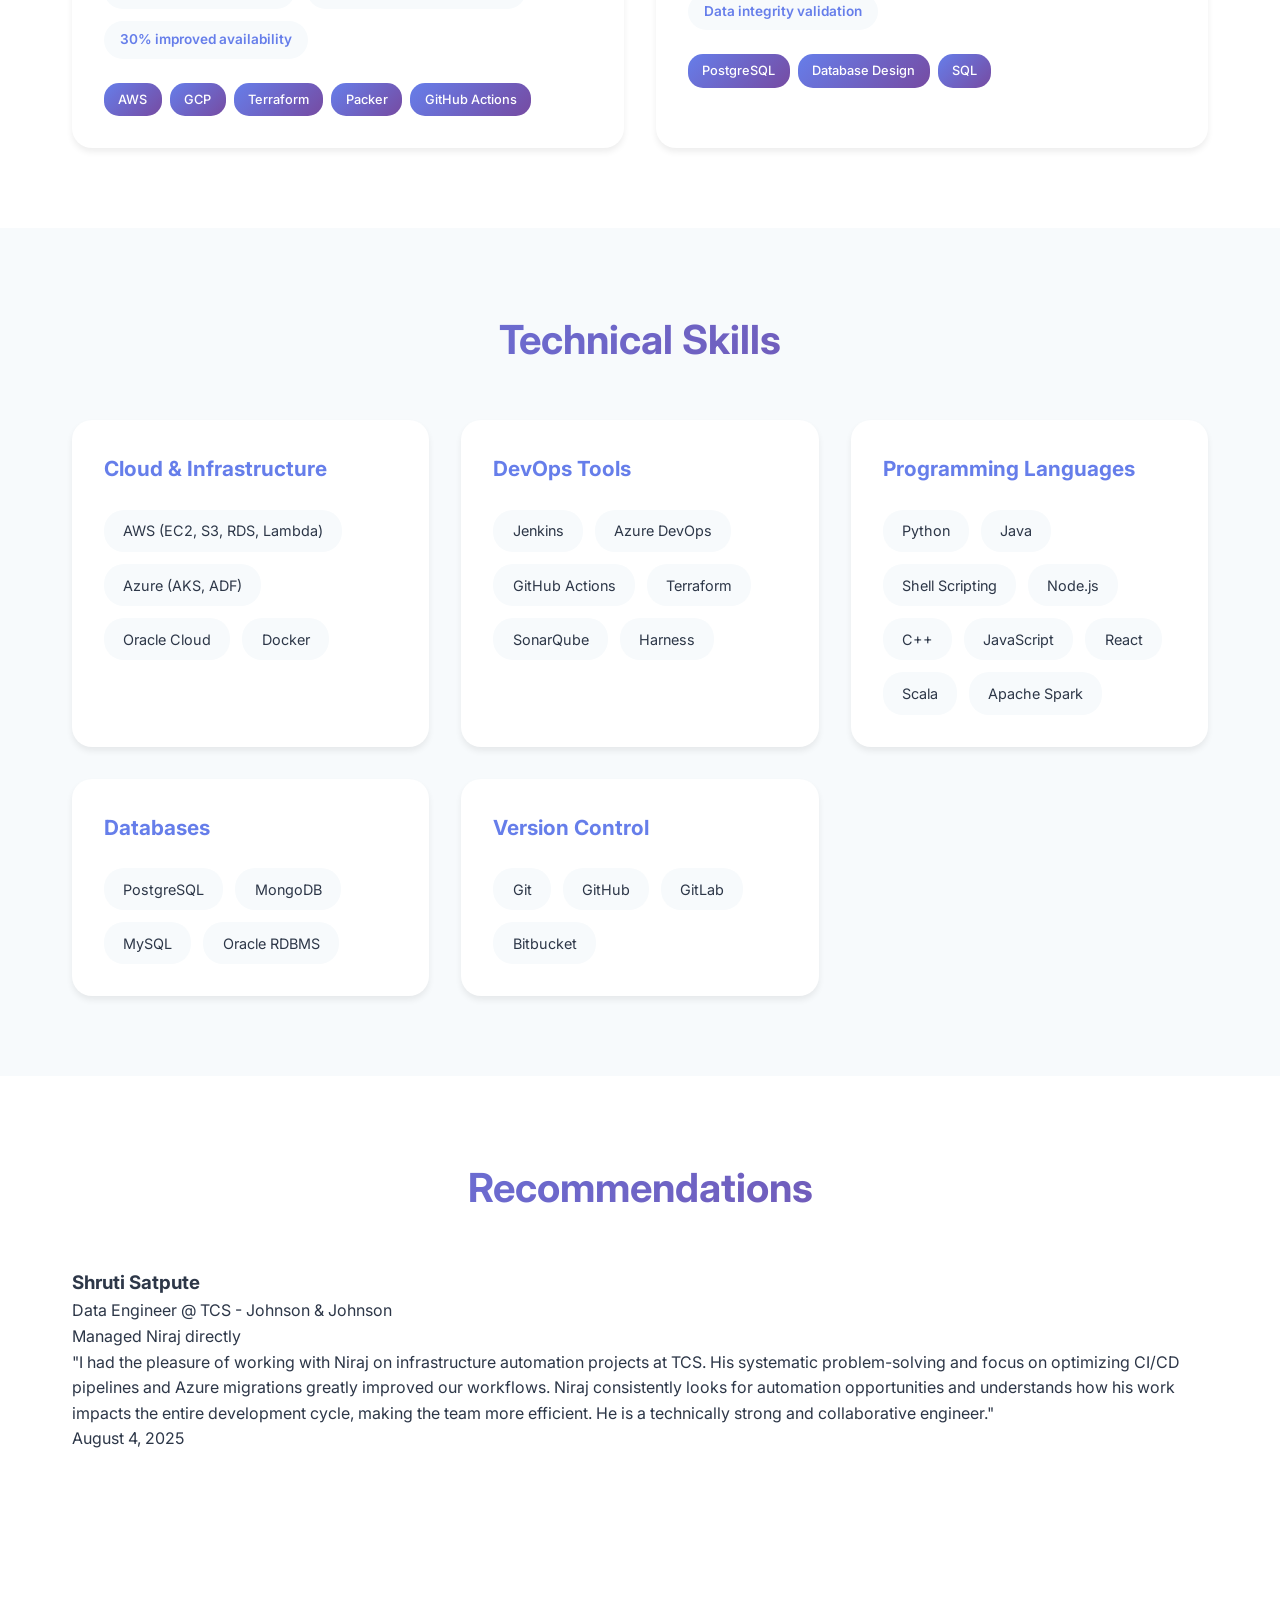
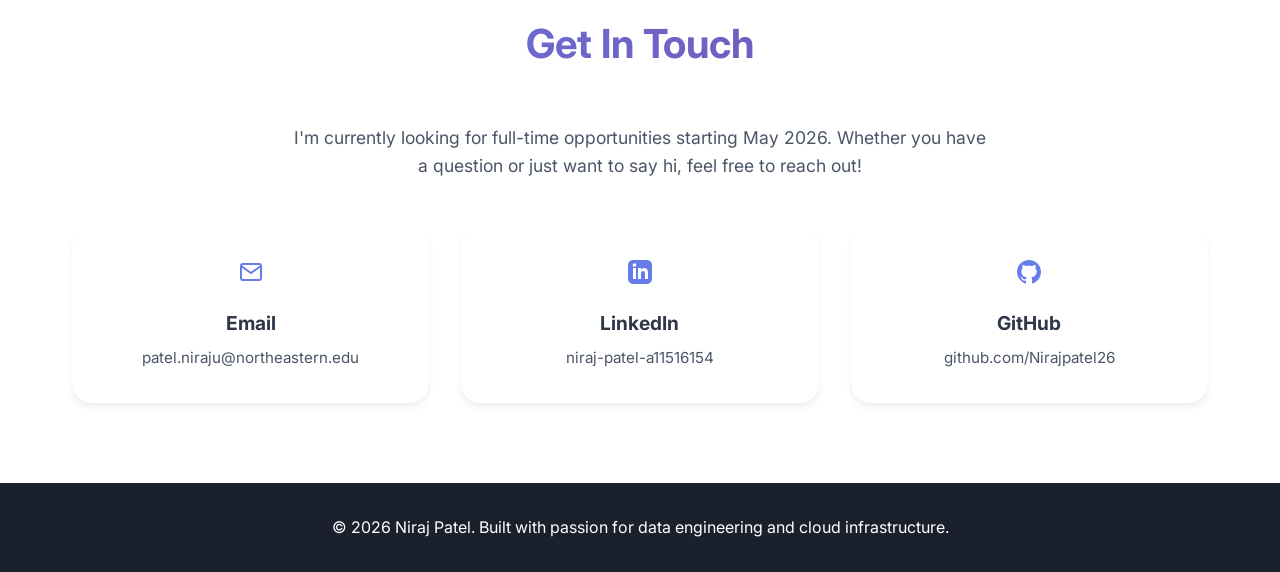
==== commit 5da96548: "Add Recommendations section and resume download button" ====
--- a/index.html
+++ b/index.html
@@ -23,6 +23,7 @@
                 <li><a href="#experience" class="nav-link">Experience</a></li>
                 <li><a href="#projects" class="nav-link">Projects</a></li>
                 <li><a href="#skills" class="nav-link">Skills</a></li>
+                <li><a href="#recommendations" class="nav-link">Recommendations</a></li>
                 <li><a href="#contact" class="nav-link btn-primary">Contact</a></li>
             </ul>
             <button class="hamburger" id="hamburger">
@@ -97,6 +98,16 @@
                         certifications, demonstrating my commitment to staying current with cloud technologies 
                         and best practices.
                     </p>
+                    <div class="resume-download">
+                        <a href="Niraj_Patel_Resume.pdf" download class="btn btn-download">
+                            <svg width="20" height="20" viewBox="0 0 24 24" fill="none" stroke="currentColor" stroke-width="2">
+                                <path d="M21 15v4a2 2 0 0 1-2 2H5a2 2 0 0 1-2-2v-4"></path>
+                                <polyline points="7 10 12 15 17 10"></polyline>
+                                <line x1="12" y1="15" x2="12" y2="3"></line>
+                            </svg>
+                            Download Resume
+                        </a>
+                    </div>
                 </div>
                 <div class="about-highlights">
                     <div class="highlight-card">
@@ -273,6 +284,36 @@
                         <span class="skill-tag">GitHub</span>
                         <span class="skill-tag">GitLab</span>
                         <span class="skill-tag">Bitbucket</span>
+                    </div>
+                </div>
+            </div>
+        </div>
+    </section>
+
+    <!-- Recommendations Section -->
+    <section class="recommendations" id="recommendations">
+        <div class="container">
+            <h2 class="section-title">Recommendations</h2>
+            <div class="recommendations-grid">
+                <div class="recommendation-card">
+                    <div class="recommendation-header">
+                        <div class="recommender-info">
+                            <h3>Shruti Satpute</h3>
+                            <p class="recommender-title">Data Engineer @ TCS - Johnson & Johnson</p>
+                            <p class="recommender-relationship">Managed Niraj directly</p>
+                        </div>
+                    </div>
+                    <div class="recommendation-content">
+                        <p>
+                            "I had the pleasure of working with Niraj on infrastructure automation projects at TCS. 
+                            His systematic problem-solving and focus on optimizing CI/CD pipelines and Azure migrations 
+                            greatly improved our workflows. Niraj consistently looks for automation opportunities and 
+                            understands how his work impacts the entire development cycle, making the team more efficient. 
+                            He is a technically strong and collaborative engineer."
+                        </p>
+                    </div>
+                    <div class="recommendation-footer">
+                        <span class="recommendation-date">August 4, 2025</span>
                     </div>
                 </div>
             </div>
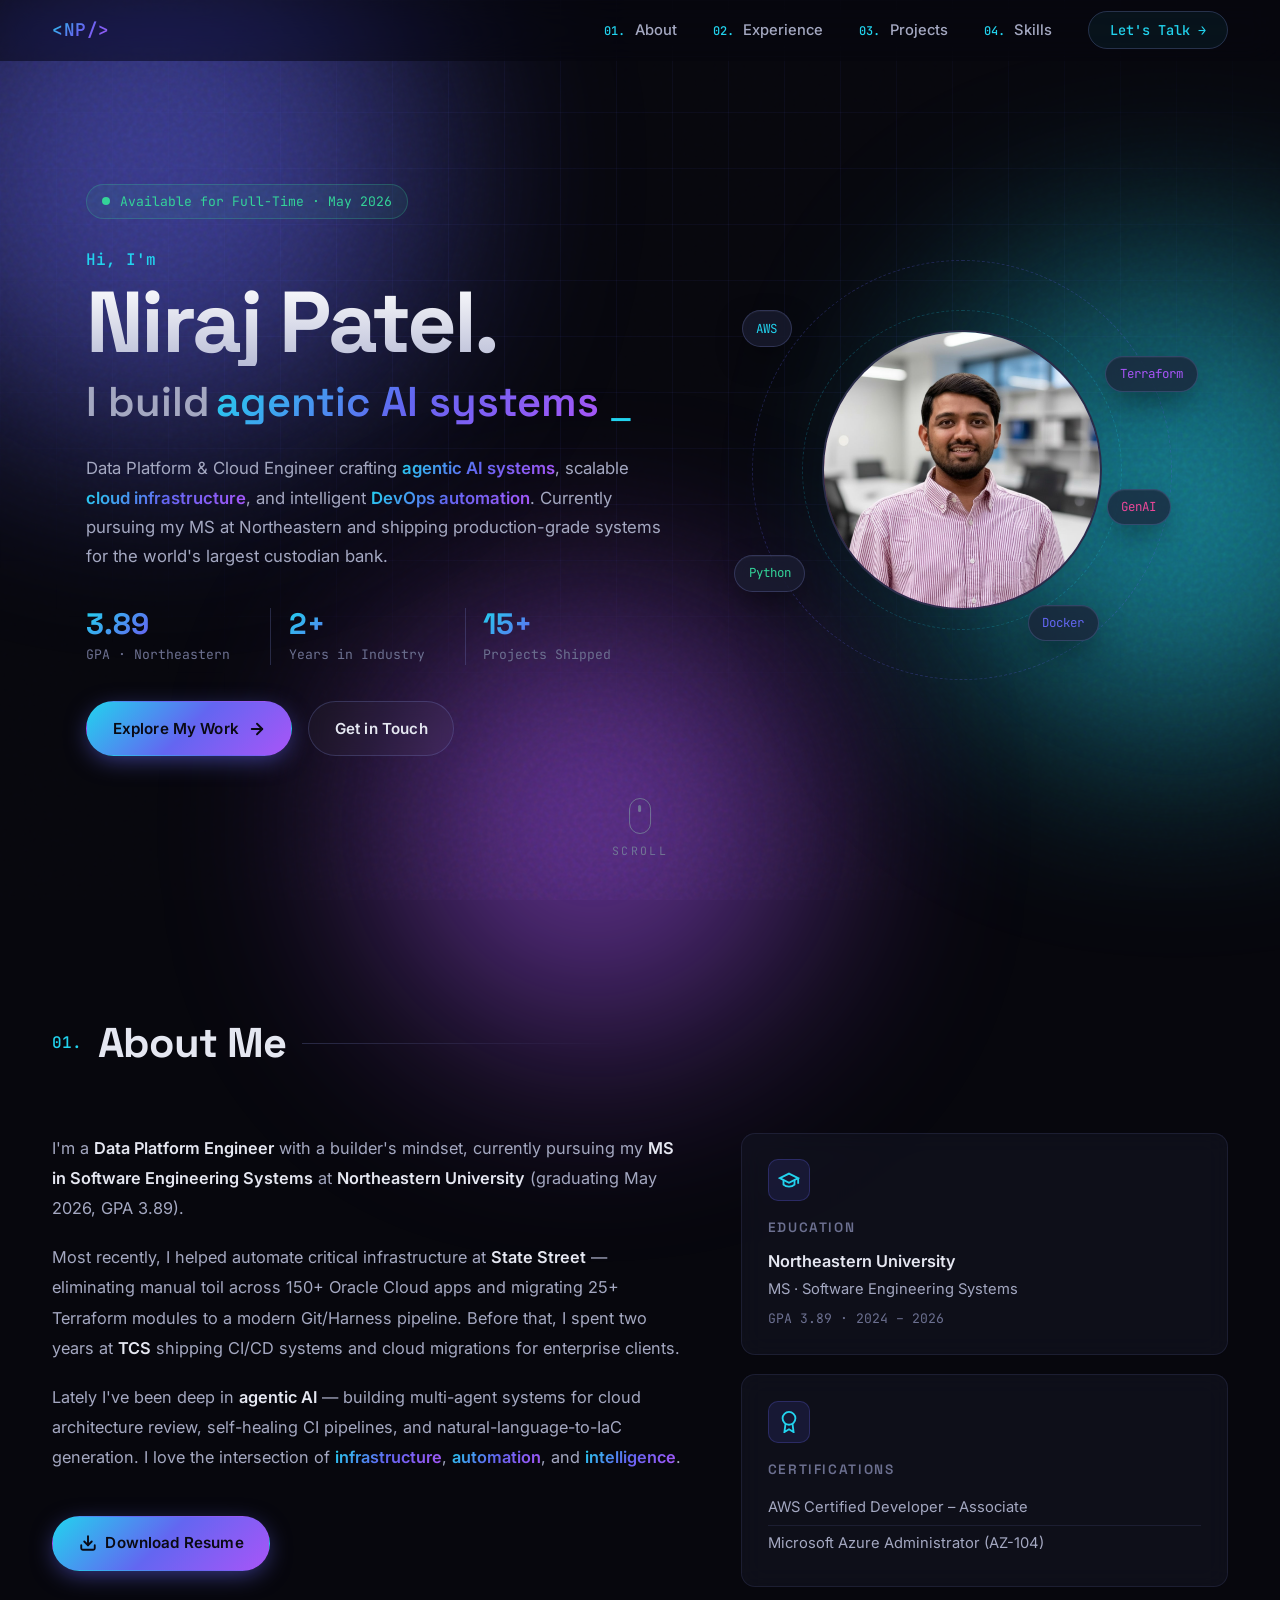
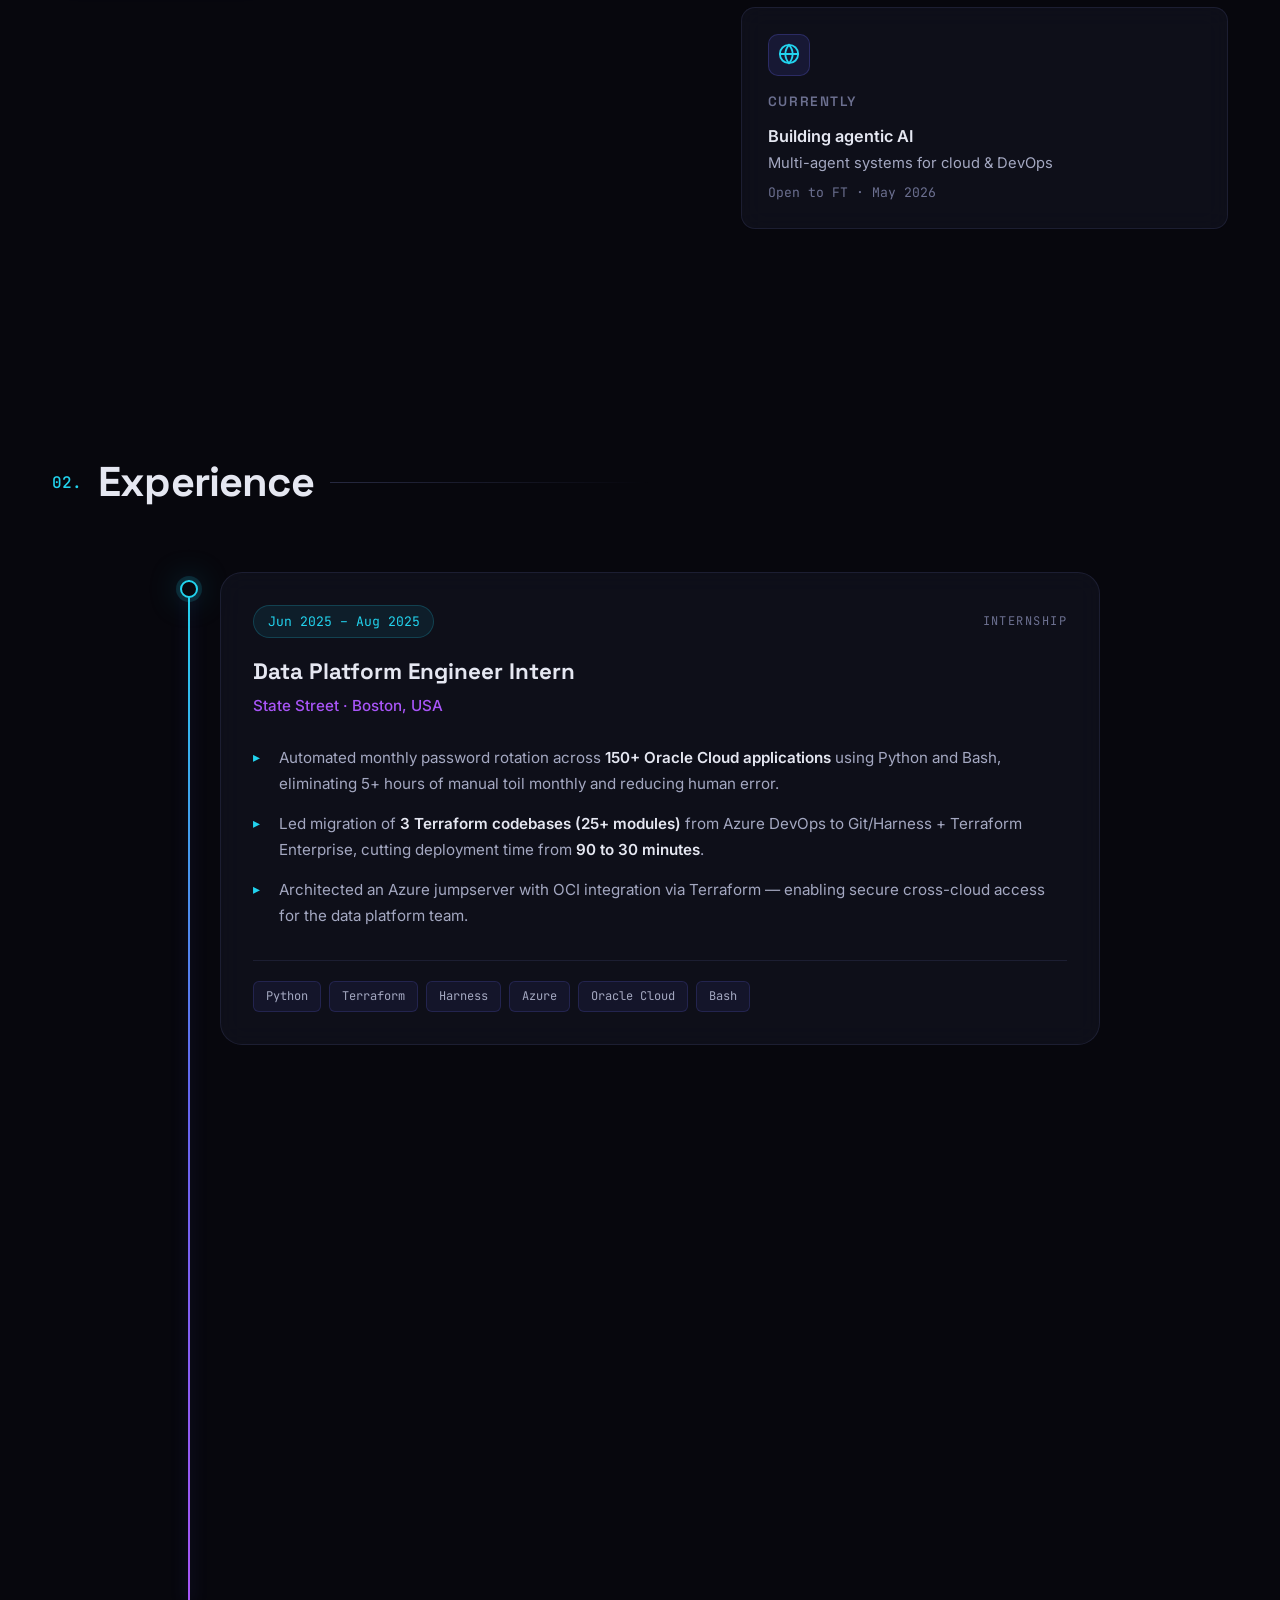
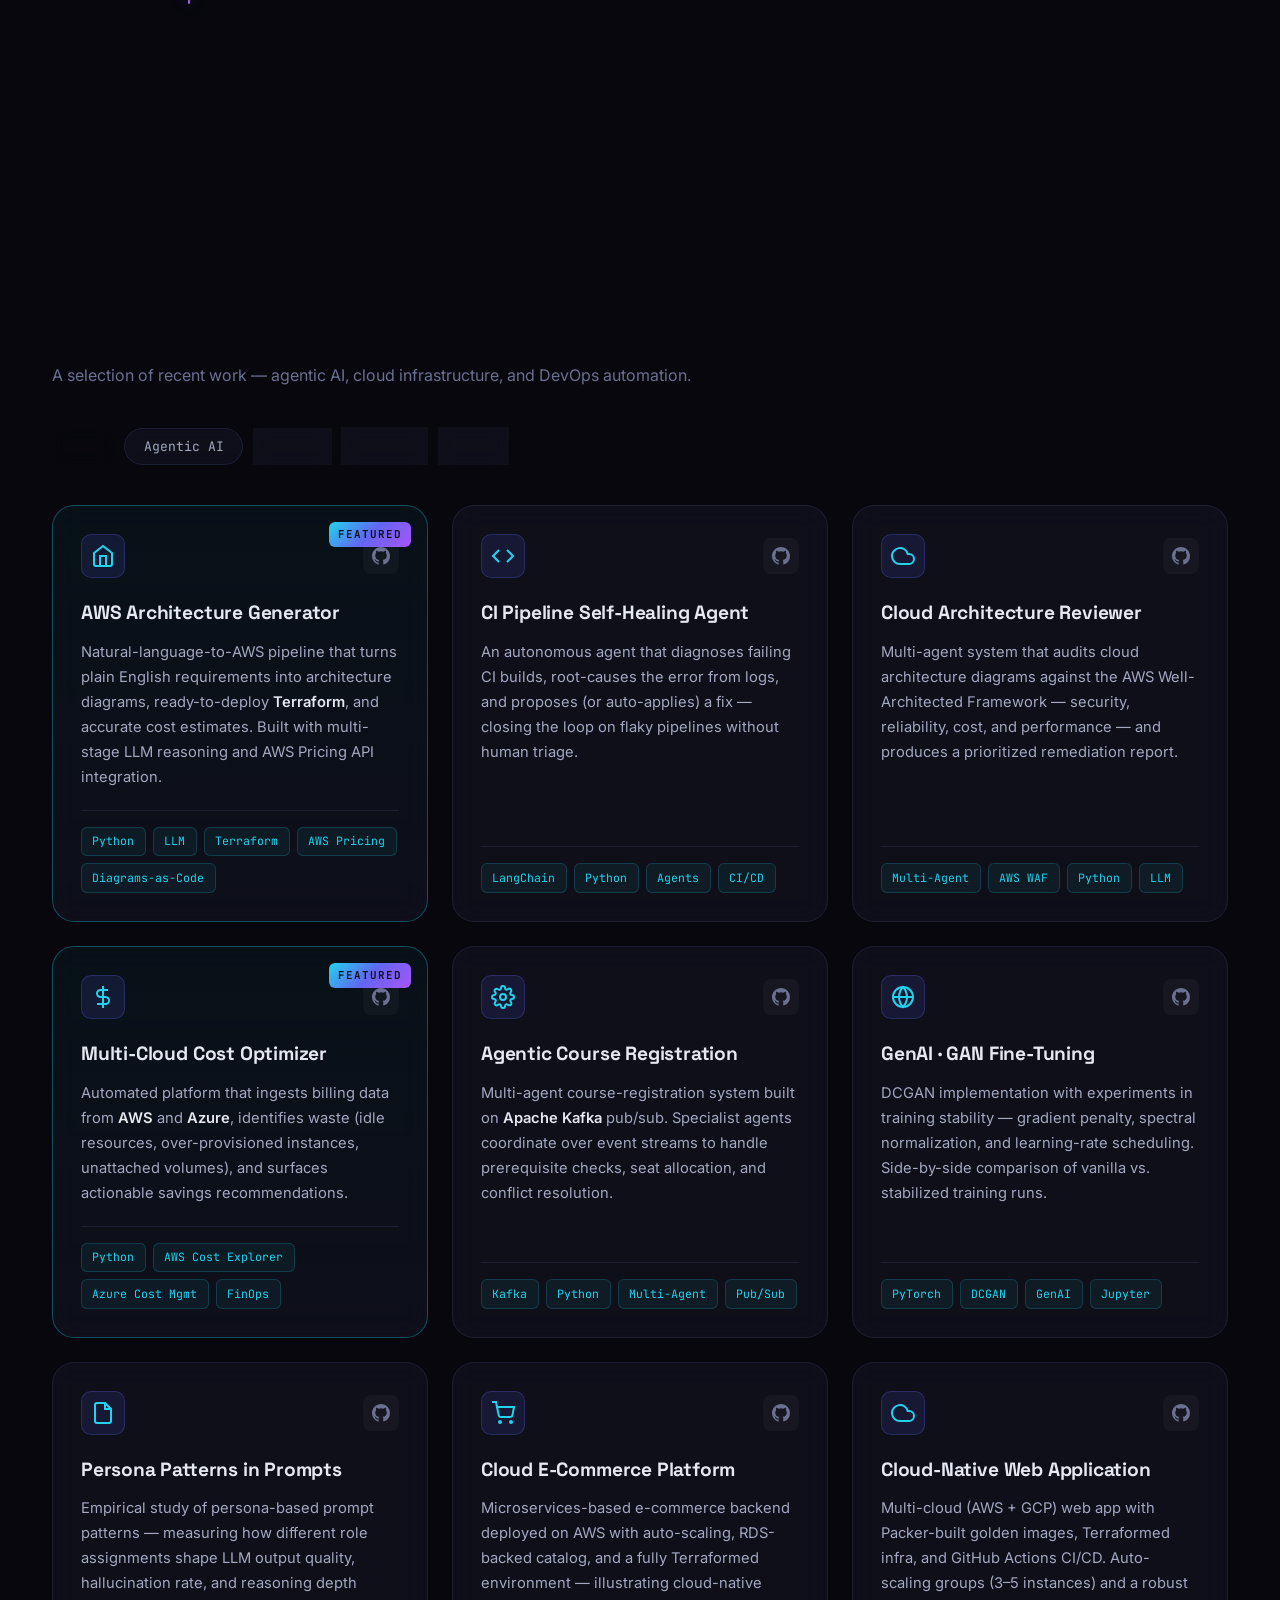
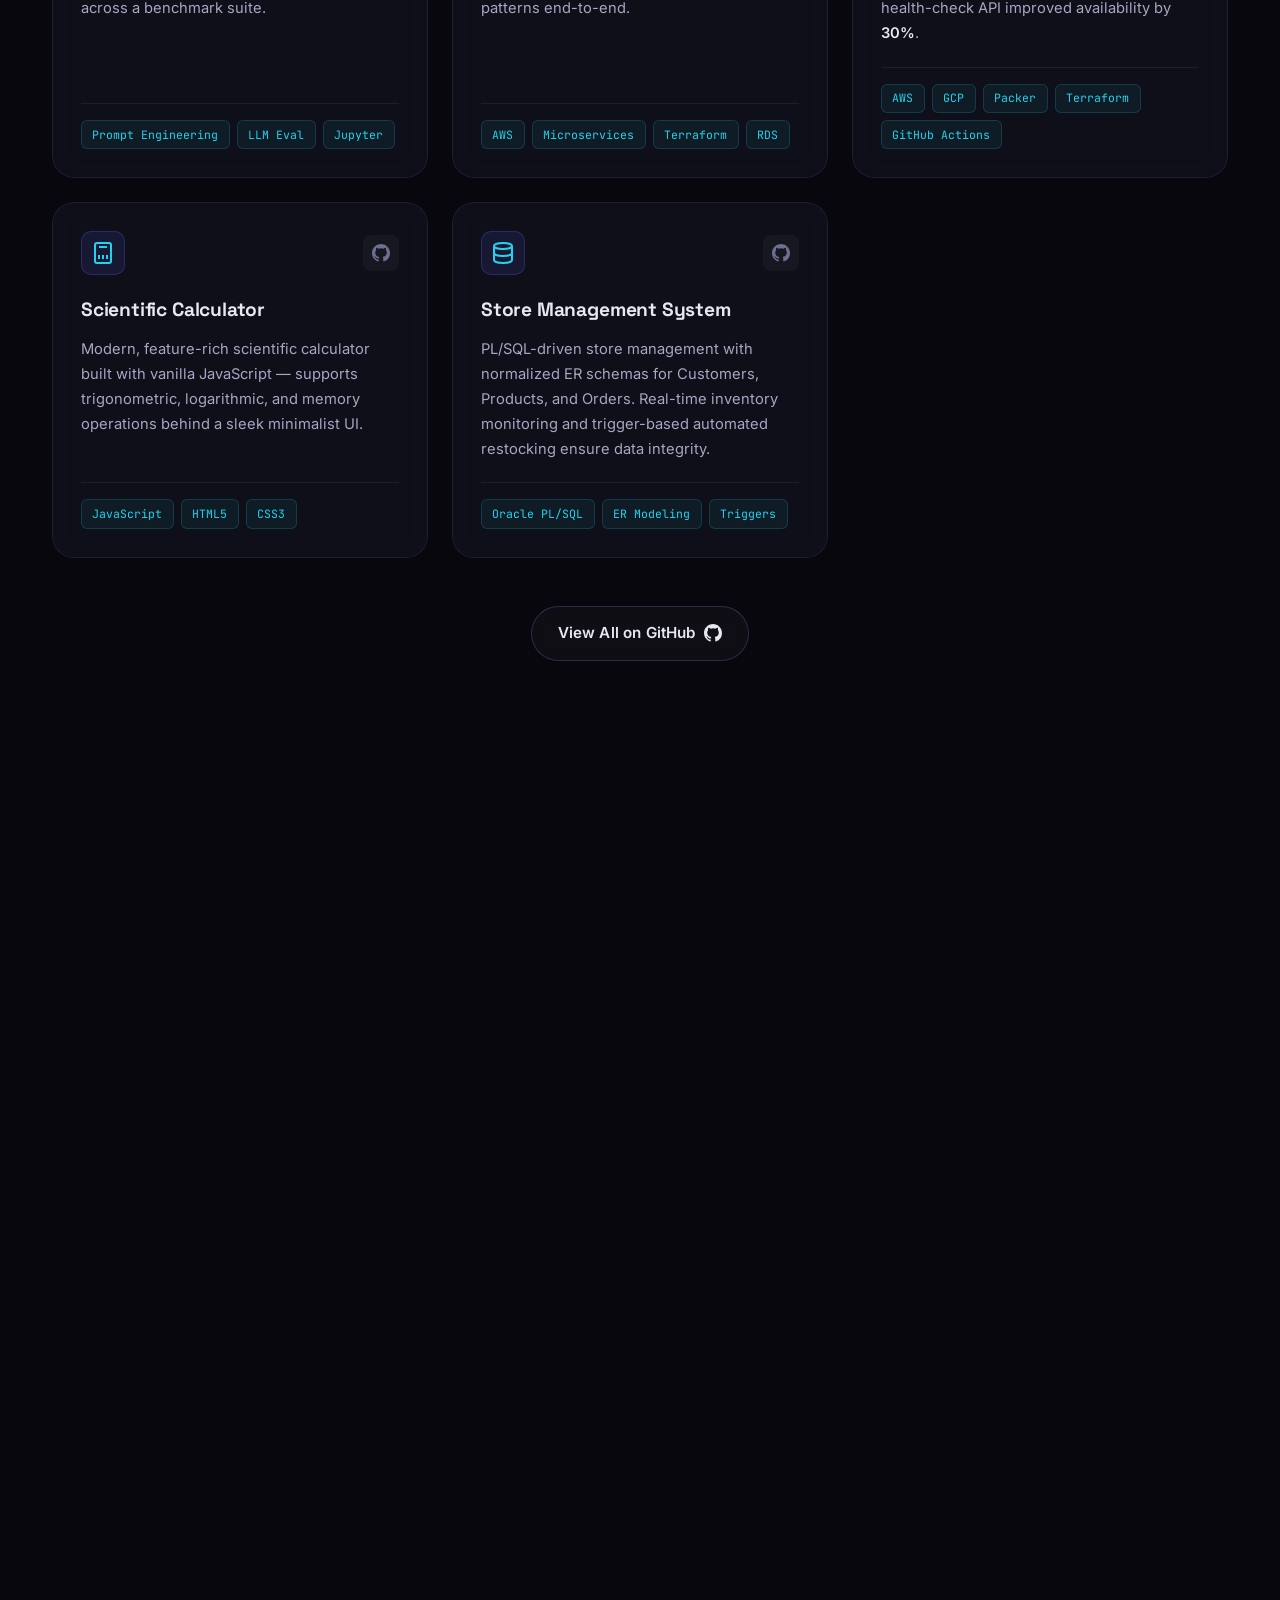
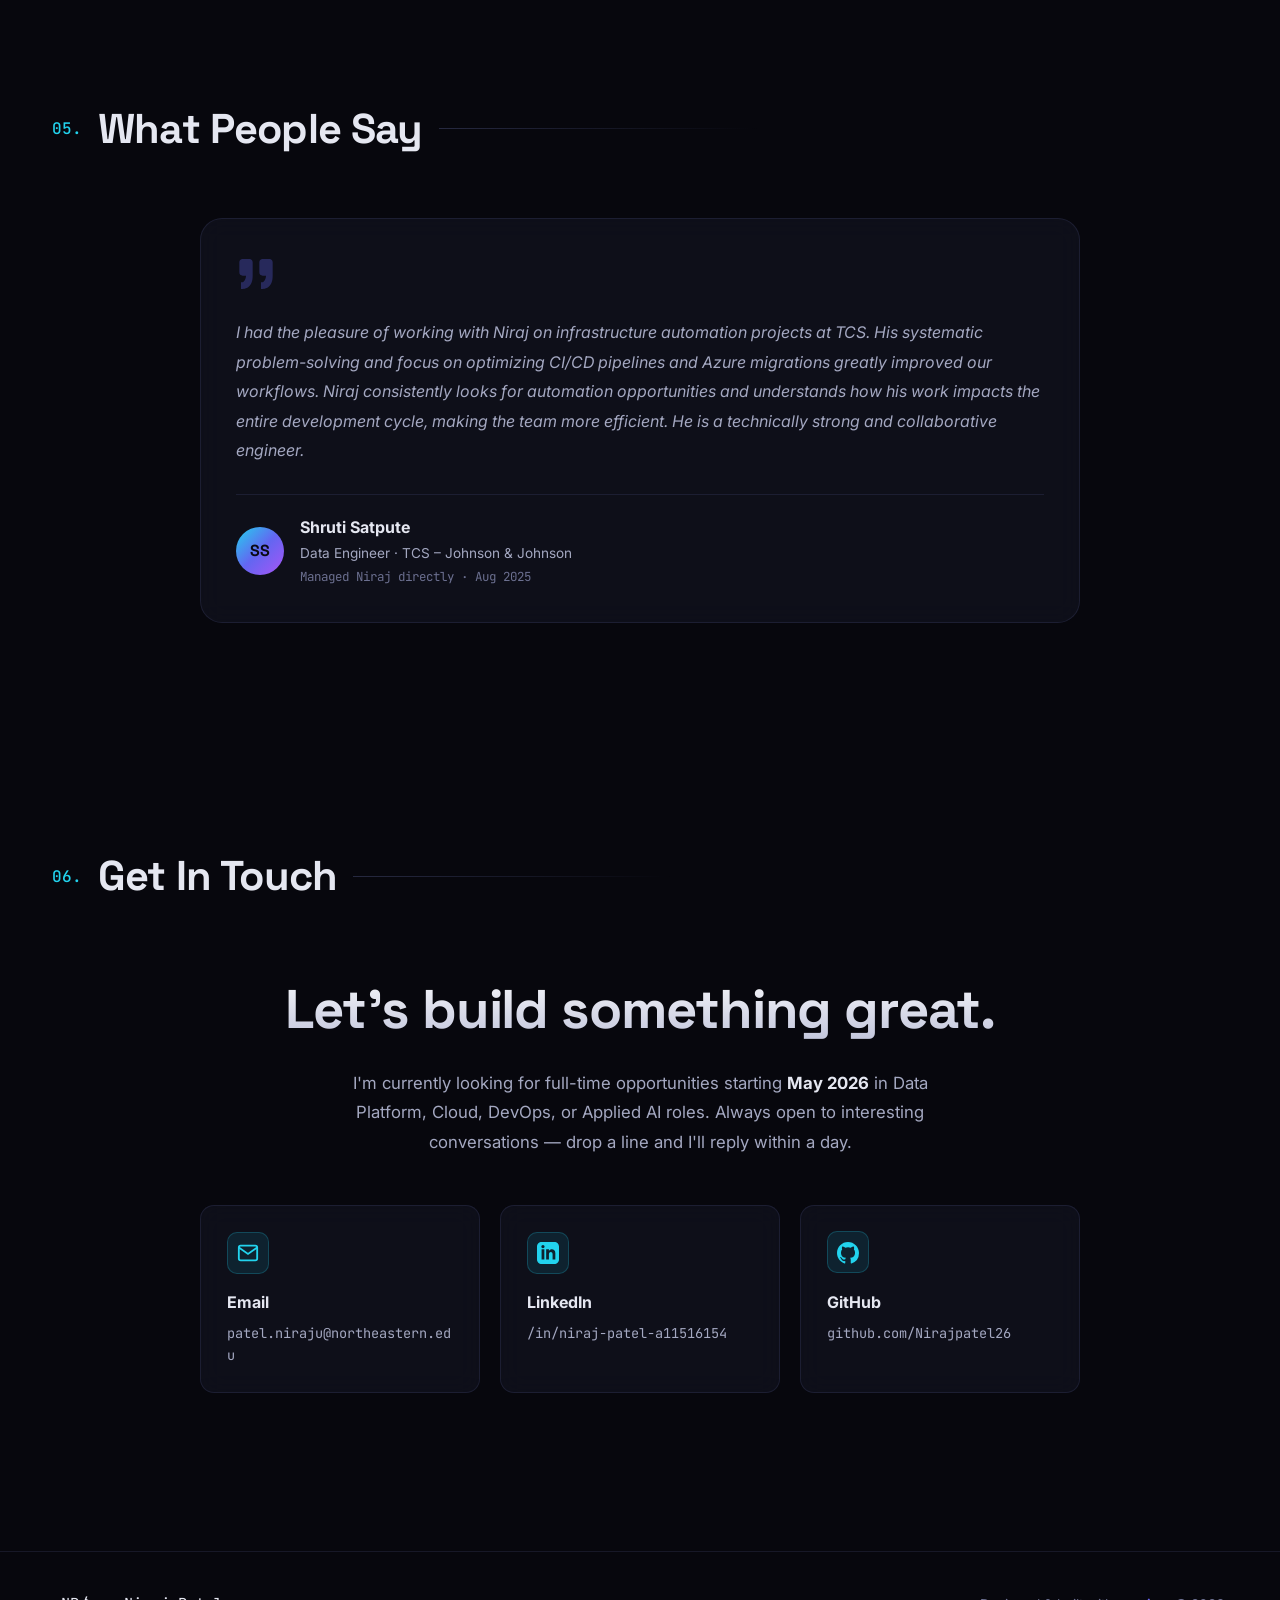
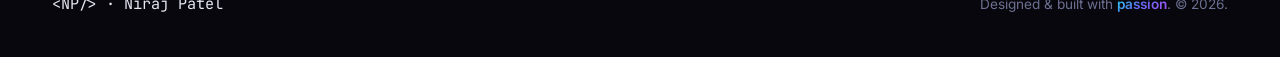
==== commit 9f463fd7: "Modernize portfolio with dark cyber UI and recent GitHub projects - Redesigned with dark glassmorphi" ====
--- a/index.html
+++ b/index.html
@@ -3,354 +3,678 @@
 <head>
     <meta charset="UTF-8">
     <meta name="viewport" content="width=device-width, initial-scale=1.0">
-    <meta name="description" content="Niraj Patel - Data Platform Engineer specializing in cloud infrastructure, DevOps, and data engineering solutions">
-    <title>Niraj Patel | Data Platform Engineer</title>
+    <meta name="description" content="Niraj Patel — Data Platform & Cloud Engineer. Building agentic AI systems, cloud infrastructure, and DevOps automation.">
+    <meta name="theme-color" content="#0a0a14">
+    <title>Niraj Patel · Data Platform & Cloud Engineer</title>
     <link rel="icon" type="image/jpeg" href="profile.jpg">
     <link rel="stylesheet" href="styles.css">
     <link rel="preconnect" href="https://fonts.googleapis.com">
     <link rel="preconnect" href="https://fonts.gstatic.com" crossorigin>
-    <link href="https://fonts.googleapis.com/css2?family=Inter:wght@300;400;500;600;700&display=swap" rel="stylesheet">
+    <link href="https://fonts.googleapis.com/css2?family=Inter:wght@300;400;500;600;700;800&family=JetBrains+Mono:wght@400;500;600&family=Space+Grotesk:wght@500;600;700&display=swap" rel="stylesheet">
 </head>
 <body>
+    <!-- Animated background layers -->
+    <div class="bg-grid"></div>
+    <div class="bg-glow glow-1"></div>
+    <div class="bg-glow glow-2"></div>
+    <div class="bg-glow glow-3"></div>
+    <div class="bg-noise"></div>
+
+    <!-- Scroll progress bar -->
+    <div class="scroll-progress" id="scrollProgress"></div>
+
     <!-- Navigation -->
-    <nav class="navbar">
-        <div class="container">
-            <div class="nav-brand">
-                <span class="logo">NP</span>
-            </div>
-            <ul class="nav-menu">
-                <li><a href="#about" class="nav-link">About</a></li>
-                <li><a href="#experience" class="nav-link">Experience</a></li>
-                <li><a href="#projects" class="nav-link">Projects</a></li>
-                <li><a href="#skills" class="nav-link">Skills</a></li>
-                <li><a href="#recommendations" class="nav-link">Recommendations</a></li>
-                <li><a href="#contact" class="nav-link btn-primary">Contact</a></li>
+    <nav class="navbar" id="navbar">
+        <div class="container">
+            <a href="#home" class="nav-brand">
+                <span class="logo-mark">&lt;NP/&gt;</span>
+            </a>
+            <ul class="nav-menu" id="navMenu">
+                <li><a href="#about" class="nav-link"><span class="nav-num">01.</span> About</a></li>
+                <li><a href="#experience" class="nav-link"><span class="nav-num">02.</span> Experience</a></li>
+                <li><a href="#projects" class="nav-link"><span class="nav-num">03.</span> Projects</a></li>
+                <li><a href="#skills" class="nav-link"><span class="nav-num">04.</span> Skills</a></li>
+                <li><a href="#contact" class="nav-link nav-cta">Let's Talk →</a></li>
             </ul>
-            <button class="hamburger" id="hamburger">
-                <span></span>
-                <span></span>
-                <span></span>
+            <button class="hamburger" id="hamburger" aria-label="Menu">
+                <span></span><span></span><span></span>
             </button>
         </div>
     </nav>
 
-    <!-- Hero Section -->
+    <!-- Hero -->
     <section class="hero" id="home">
         <div class="container">
             <div class="hero-content">
                 <div class="hero-text">
-                    <span class="hero-greeting">Hello, I'm</span>
-                    <h1 class="hero-title">Niraj Patel</h1>
-                    <h2 class="hero-subtitle">
-                        <span class="typing-text" id="typingText">Software Engineer</span>
-                    </h2>
+                    <div class="hero-badge">
+                        <span class="status-dot"></span>
+                        <span>Available for Full-Time · May 2026</span>
+                    </div>
+                    <h1 class="hero-title">
+                        <span class="hero-greeting">Hi, I'm</span>
+                        <span class="hero-name">Niraj Patel.</span>
+                        <span class="hero-tagline">I build <span class="typing-text" id="typingText">cloud platforms</span><span class="cursor">_</span></span>
+                    </h1>
                     <p class="hero-description">
-                        Master's student at Northeastern University specializing in cloud infrastructure, 
-                        DevOps automation, and scalable data engineering solutions. Passionate about building 
-                        robust systems that drive efficiency and innovation.
+                        Data Platform & Cloud Engineer crafting <span class="text-accent">agentic AI systems</span>,
+                        scalable <span class="text-accent">cloud infrastructure</span>, and intelligent
+                        <span class="text-accent">DevOps automation</span>. Currently pursuing my MS at Northeastern
+                        and shipping production-grade systems for the world's largest custodian bank.
                     </p>
+
                     <div class="hero-stats">
                         <div class="stat">
-                            <h3>3.89</h3>
-                            <p>GPA</p>
+                            <h3 data-target="3.89">3.89</h3>
+                            <p>GPA · Northeastern</p>
                         </div>
                         <div class="stat">
                             <h3>2+</h3>
-                            <p>Years Experience</p>
+                            <p>Years in Industry</p>
                         </div>
                         <div class="stat">
-                            <h3>May 2026</h3>
-                            <p>Graduation</p>
-                        </div>
-                    </div>
+                            <h3>15+</h3>
+                            <p>Projects Shipped</p>
+                        </div>
+                    </div>
+
                     <div class="hero-buttons">
-                        <a href="#contact" class="btn btn-primary">Get in Touch</a>
-                        <a href="#projects" class="btn btn-secondary">View Projects</a>
-                    </div>
-                </div>
-                <div class="hero-image">
-                    <div class="image-placeholder">
-                        <img src="profile.jpg" alt="Niraj Patel - Data Platform Engineer">
-                    </div>
-                </div>
-            </div>
-        </div>
+                        <a href="#projects" class="btn btn-primary">
+                            <span>Explore My Work</span>
+                            <svg width="18" height="18" viewBox="0 0 24 24" fill="none" stroke="currentColor" stroke-width="2.5" stroke-linecap="round" stroke-linejoin="round"><line x1="5" y1="12" x2="19" y2="12"></line><polyline points="12 5 19 12 12 19"></polyline></svg>
+                        </a>
+                        <a href="#contact" class="btn btn-ghost">
+                            <span>Get in Touch</span>
+                        </a>
+                    </div>
+                </div>
+
+                <div class="hero-visual">
+                    <div class="orbit-container">
+                        <div class="orbit orbit-1"></div>
+                        <div class="orbit orbit-2"></div>
+                        <div class="orbit orbit-3"></div>
+                        <div class="profile-frame">
+                            <div class="profile-glow"></div>
+                            <img src="profile.jpg" alt="Niraj Patel">
+                        </div>
+                        <div class="floating-tag tag-aws">AWS</div>
+                        <div class="floating-tag tag-tf">Terraform</div>
+                        <div class="floating-tag tag-py">Python</div>
+                        <div class="floating-tag tag-ai">GenAI</div>
+                        <div class="floating-tag tag-k8s">Docker</div>
+                    </div>
+                </div>
+            </div>
+        </div>
+
+        <a href="#about" class="scroll-indicator" aria-label="Scroll down">
+            <span class="scroll-mouse"><span class="scroll-wheel"></span></span>
+            <span class="scroll-text">SCROLL</span>
+        </a>
     </section>
 
-    <!-- About Section -->
-    <section class="about" id="about">
-        <div class="container">
-            <h2 class="section-title">About Me</h2>
+    <!-- About -->
+    <section class="about section" id="about">
+        <div class="container">
+            <div class="section-head">
+                <span class="section-num">01.</span>
+                <h2 class="section-title">About Me</h2>
+                <span class="section-line"></span>
+            </div>
+
             <div class="about-content">
                 <div class="about-text">
                     <p>
-                        I'm a Data Platform Engineer pursuing my Master of Science in Software Engineering Systems 
-                        at Northeastern University, expected to graduate in May 2026 with a 3.89 GPA.
+                        I'm a <strong>Data Platform Engineer</strong> with a builder's mindset, currently pursuing my
+                        <strong>MS in Software Engineering Systems</strong> at <strong>Northeastern University</strong>
+                        (graduating May 2026, GPA 3.89).
                     </p>
                     <p>
-                        With professional experience at State Street and Tata Consultancy Services, I specialize in 
-                        cloud infrastructure automation, CI/CD pipeline development, and data platform engineering. 
-                        My work focuses on improving operational efficiency through Infrastructure as Code, 
-                        containerization, and intelligent automation.
+                        Most recently, I helped automate critical infrastructure at <strong>State Street</strong> — eliminating
+                        manual toil across 150+ Oracle Cloud apps and migrating 25+ Terraform modules to a modern Git/Harness
+                        pipeline. Before that, I spent two years at <strong>TCS</strong> shipping CI/CD systems and
+                        cloud migrations for enterprise clients.
                     </p>
                     <p>
-                        I hold AWS Certified Developer – Associate and Microsoft Azure Administrator (AZ-104) 
-                        certifications, demonstrating my commitment to staying current with cloud technologies 
-                        and best practices.
+                        Lately I've been deep in <strong>agentic AI</strong> — building multi-agent systems for
+                        cloud architecture review, self-healing CI pipelines, and natural-language-to-IaC generation.
+                        I love the intersection of <span class="text-accent">infrastructure</span>,
+                        <span class="text-accent">automation</span>, and <span class="text-accent">intelligence</span>.
                     </p>
-                    <div class="resume-download">
-                        <a href="Niraj_Patel_Resume.pdf" download class="btn btn-download">
-                            <svg width="20" height="20" viewBox="0 0 24 24" fill="none" stroke="currentColor" stroke-width="2">
-                                <path d="M21 15v4a2 2 0 0 1-2 2H5a2 2 0 0 1-2-2v-4"></path>
-                                <polyline points="7 10 12 15 17 10"></polyline>
-                                <line x1="12" y1="15" x2="12" y2="3"></line>
-                            </svg>
-                            Download Resume
-                        </a>
-                    </div>
-                </div>
-                <div class="about-highlights">
-                    <div class="highlight-card">
+
+                    <a href="Niraj_Patel_Resume.pdf" download class="btn btn-primary btn-resume">
+                        <svg width="18" height="18" viewBox="0 0 24 24" fill="none" stroke="currentColor" stroke-width="2.5" stroke-linecap="round" stroke-linejoin="round"><path d="M21 15v4a2 2 0 0 1-2 2H5a2 2 0 0 1-2-2v-4"></path><polyline points="7 10 12 15 17 10"></polyline><line x1="12" y1="15" x2="12" y2="3"></line></svg>
+                        <span>Download Resume</span>
+                    </a>
+                </div>
+
+                <div class="about-cards">
+                    <div class="info-card">
+                        <div class="info-icon">
+                            <svg width="22" height="22" viewBox="0 0 24 24" fill="none" stroke="currentColor" stroke-width="2"><path d="M22 10v6M2 10l10-5 10 5-10 5z"/><path d="M6 12v5c3 3 9 3 12 0v-5"/></svg>
+                        </div>
                         <h3>Education</h3>
-                        <p><strong>Northeastern University</strong></p>
-                        <p>MS in Software Engineering Systems</p>
-                        <p>GPA: 3.89 | 2024 - 2026</p>
-                    </div>
-                    <div class="highlight-card">
+                        <p class="info-primary">Northeastern University</p>
+                        <p class="info-secondary">MS · Software Engineering Systems</p>
+                        <p class="info-meta">GPA 3.89 · 2024 – 2026</p>
+                    </div>
+                    <div class="info-card">
+                        <div class="info-icon">
+                            <svg width="22" height="22" viewBox="0 0 24 24" fill="none" stroke="currentColor" stroke-width="2"><circle cx="12" cy="8" r="7"/><polyline points="8.21 13.89 7 23 12 20 17 23 15.79 13.88"/></svg>
+                        </div>
                         <h3>Certifications</h3>
-                        <ul>
-                            <li>AWS Certified Developer – Associate</li>
-                            <li>AZ-104: Microsoft Azure Administrator</li>
-                        </ul>
+                        <p class="cert-item">AWS Certified Developer – Associate</p>
+                        <p class="cert-item">Microsoft Azure Administrator (AZ-104)</p>
+                    </div>
+                    <div class="info-card">
+                        <div class="info-icon">
+                            <svg width="22" height="22" viewBox="0 0 24 24" fill="none" stroke="currentColor" stroke-width="2"><circle cx="12" cy="12" r="10"/><line x1="2" y1="12" x2="22" y2="12"/><path d="M12 2a15.3 15.3 0 0 1 4 10 15.3 15.3 0 0 1-4 10 15.3 15.3 0 0 1-4-10 15.3 15.3 0 0 1 4-10z"/></svg>
+                        </div>
+                        <h3>Currently</h3>
+                        <p class="info-primary">Building agentic AI</p>
+                        <p class="info-secondary">Multi-agent systems for cloud & DevOps</p>
+                        <p class="info-meta">Open to FT · May 2026</p>
                     </div>
                 </div>
             </div>
         </div>
     </section>
 
-    <!-- Experience Section -->
-    <section class="experience" id="experience">
-        <div class="container">
-            <h2 class="section-title">Professional Experience</h2>
+    <!-- Experience -->
+    <section class="experience section" id="experience">
+        <div class="container">
+            <div class="section-head">
+                <span class="section-num">02.</span>
+                <h2 class="section-title">Experience</h2>
+                <span class="section-line"></span>
+            </div>
+
             <div class="timeline">
                 <div class="timeline-item">
-                    <div class="timeline-marker"></div>
-                    <div class="timeline-content">
-                        <span class="timeline-date">Jun 2025 – Aug 2025</span>
+                    <div class="timeline-dot"></div>
+                    <div class="timeline-card">
+                        <div class="timeline-header">
+                            <span class="timeline-date">Jun 2025 – Aug 2025</span>
+                            <span class="timeline-type">Internship</span>
+                        </div>
                         <h3>Data Platform Engineer Intern</h3>
-                        <h4>State Street | Boston, USA</h4>
-                        <ul>
-                            <li>Automated monthly password rotation for 150+ Oracle Cloud applications using Python and Bash scripts, reducing manual workload by 5+ hours monthly and eliminating human intervention errors</li>
-                            <li>Led migration of 3 Terraform codebases (25+ components) from Azure DevOps to Git/Harness and Terraform Enterprise, reducing deployment time from 90 to 30 minutes</li>
-                            <li>Architected Azure jumpserver infrastructure with OCI integration using Terraform, enabling secure cross-cloud access for data platform team</li>
+                        <h4 class="timeline-org">State Street · Boston, USA</h4>
+                        <ul class="timeline-list">
+                            <li>Automated monthly password rotation across <strong>150+ Oracle Cloud applications</strong> using Python and Bash, eliminating 5+ hours of manual toil monthly and reducing human error.</li>
+                            <li>Led migration of <strong>3 Terraform codebases (25+ modules)</strong> from Azure DevOps to Git/Harness + Terraform Enterprise, cutting deployment time from <strong>90 to 30 minutes</strong>.</li>
+                            <li>Architected an Azure jumpserver with OCI integration via Terraform — enabling secure cross-cloud access for the data platform team.</li>
                         </ul>
-                    </div>
-                </div>
+                        <div class="timeline-tech">
+                            <span class="tech-pill">Python</span>
+                            <span class="tech-pill">Terraform</span>
+                            <span class="tech-pill">Harness</span>
+                            <span class="tech-pill">Azure</span>
+                            <span class="tech-pill">Oracle Cloud</span>
+                            <span class="tech-pill">Bash</span>
+                        </div>
+                    </div>
+                </div>
+
                 <div class="timeline-item">
-                    <div class="timeline-marker"></div>
-                    <div class="timeline-content">
-                        <span class="timeline-date">Jul 2022 – Aug 2024</span>
+                    <div class="timeline-dot"></div>
+                    <div class="timeline-card">
+                        <div class="timeline-header">
+                            <span class="timeline-date">Jul 2022 – Aug 2024</span>
+                            <span class="timeline-type">Full-Time</span>
+                        </div>
                         <h3>Assistant System Engineer</h3>
-                        <h4>Tata Consultancy Services | Gandhinagar, India</h4>
-                        <ul>
-                            <li>Engineered CI/CD pipelines using DevOps tools, integrating with Git for version control, achieving deployment lead times of under 3 hours</li>
-                            <li>Orchestrated containerization of Java and Node.js microservices using Docker, increasing scalability and reducing resource utilization by 7%</li>
-                            <li>Automated infrastructure provisioning using Terraform, achieving 20% reduction in environment setup time</li>
-                            <li>Migrated on-premises workloads to Azure cloud, processing 1TB of data daily through Azure Databricks and Data Factory</li>
-                            <li>Adopted agile methodologies, reducing cycle time to 2 days per sprint and increasing deliverable throughput by 30%</li>
+                        <h4 class="timeline-org">Tata Consultancy Services · Gandhinagar, India</h4>
+                        <ul class="timeline-list">
+                            <li>Engineered CI/CD pipelines integrated with Git, achieving deployment lead times <strong>under 3 hours</strong>.</li>
+                            <li>Containerized Java and Node.js microservices with Docker, increasing scalability and reducing resource utilization by <strong>7%</strong>.</li>
+                            <li>Automated infrastructure provisioning with Terraform, achieving a <strong>20% reduction</strong> in environment setup time.</li>
+                            <li>Migrated on-premises workloads to Azure, processing <strong>1TB of data daily</strong> via Azure Databricks and Data Factory.</li>
+                            <li>Adopted agile methodologies, cutting cycle time to 2 days/sprint and increasing throughput by <strong>30%</strong>.</li>
                         </ul>
+                        <div class="timeline-tech">
+                            <span class="tech-pill">Jenkins</span>
+                            <span class="tech-pill">Docker</span>
+                            <span class="tech-pill">Terraform</span>
+                            <span class="tech-pill">Azure Databricks</span>
+                            <span class="tech-pill">Data Factory</span>
+                            <span class="tech-pill">Java</span>
+                        </div>
                     </div>
                 </div>
             </div>
         </div>
     </section>
 
-    <!-- Projects Section -->
-    <section class="projects" id="projects">
-        <div class="container">
-            <h2 class="section-title">Featured Projects</h2>
+    <!-- Projects -->
+    <section class="projects section" id="projects">
+        <div class="container">
+            <div class="section-head">
+                <span class="section-num">03.</span>
+                <h2 class="section-title">Featured Projects</h2>
+                <span class="section-line"></span>
+            </div>
+
+            <p class="section-sub">A selection of recent work — agentic AI, cloud infrastructure, and DevOps automation.</p>
+
+            <div class="filter-bar">
+                <button class="filter-btn active" data-filter="all">All</button>
+                <button class="filter-btn" data-filter="ai">Agentic AI</button>
+                <button class="filter-btn" data-filter="cloud">Cloud</button>
+                <button class="filter-btn" data-filter="devops">DevOps</button>
+                <button class="filter-btn" data-filter="data">Data</button>
+            </div>
+
             <div class="projects-grid">
-                <div class="project-card">
-                    <div class="project-header">
-                        <h3>Cloud-Native Web Application</h3>
-                        <div class="project-links">
-                            <a href="https://github.com/Nirajpatel26" target="_blank" aria-label="GitHub">
-                                <svg width="20" height="20" viewBox="0 0 24 24" fill="currentColor">
-                                    <path d="M12 0c-6.626 0-12 5.373-12 12 0 5.302 3.438 9.8 8.207 11.387.599.111.793-.261.793-.577v-2.234c-3.338.726-4.033-1.416-4.033-1.416-.546-1.387-1.333-1.756-1.333-1.756-1.089-.745.083-.729.083-.729 1.205.084 1.839 1.237 1.839 1.237 1.07 1.834 2.807 1.304 3.492.997.107-.775.418-1.305.762-1.604-2.665-.305-5.467-1.334-5.467-5.931 0-1.311.469-2.381 1.236-3.221-.124-.303-.535-1.524.117-3.176 0 0 1.008-.322 3.301 1.23.957-.266 1.983-.399 3.003-.404 1.02.005 2.047.138 3.006.404 2.291-1.552 3.297-1.23 3.297-1.23.653 1.653.242 2.874.118 3.176.77.84 1.235 1.911 1.235 3.221 0 4.609-2.807 5.624-5.479 5.921.43.372.823 1.102.823 2.222v3.293c0 .319.192.694.801.576 4.765-1.589 8.199-6.086 8.199-11.386 0-6.627-5.373-12-12-12z"/>
-                                </svg>
-                            </a>
-                        </div>
-                    </div>
-                    <p class="project-description">
-                        Established a cloud-native web application using AWS and GCP infrastructure with robust health check API, 
-                        automated infrastructure deployment using Terraform, and custom machine images built with Packer.
-                    </p>
-                    <div class="project-highlights">
-                        <span class="highlight">Multi-cloud architecture</span>
-                        <span class="highlight">Auto-scaling (3-5 instances)</span>
-                        <span class="highlight">30% improved availability</span>
-                    </div>
+                <!-- AWS Architecture Generator -->
+                <article class="project-card featured" data-tags="ai cloud devops">
+                    <div class="project-badge">Featured</div>
+                    <div class="project-top">
+                        <div class="project-icon">
+                            <svg width="24" height="24" viewBox="0 0 24 24" fill="none" stroke="currentColor" stroke-width="2"><path d="M3 9l9-7 9 7v11a2 2 0 0 1-2 2H5a2 2 0 0 1-2-2z"/><polyline points="9 22 9 12 15 12 15 22"/></svg>
+                        </div>
+                        <a href="https://github.com/Nirajpatel26/AWS-Architecture-Generator" target="_blank" rel="noopener" class="project-link" aria-label="GitHub">
+                            <svg width="18" height="18" viewBox="0 0 24 24" fill="currentColor"><path d="M12 0C5.37 0 0 5.37 0 12c0 5.3 3.44 9.8 8.21 11.39.6.11.82-.26.82-.58v-2.05c-3.34.73-4.04-1.61-4.04-1.61-.55-1.39-1.34-1.76-1.34-1.76-1.09-.74.08-.73.08-.73 1.21.08 1.85 1.24 1.85 1.24 1.07 1.84 2.81 1.31 3.5 1 .11-.78.42-1.31.76-1.61-2.66-.3-5.47-1.33-5.47-5.93 0-1.31.47-2.38 1.24-3.22-.13-.3-.54-1.52.11-3.18 0 0 1.01-.32 3.3 1.23a11.5 11.5 0 0 1 6 0c2.29-1.55 3.3-1.23 3.3-1.23.65 1.66.24 2.88.12 3.18.77.84 1.23 1.91 1.23 3.22 0 4.61-2.81 5.62-5.49 5.92.43.37.81 1.1.81 2.22v3.29c0 .32.22.7.83.58A12 12 0 0 0 24 12c0-6.63-5.37-12-12-12z"/></svg>
+                        </a>
+                    </div>
+                    <h3>AWS Architecture Generator</h3>
+                    <p class="project-desc">Natural-language-to-AWS pipeline that turns plain English requirements into architecture diagrams, ready-to-deploy <strong>Terraform</strong>, and accurate cost estimates. Built with multi-stage LLM reasoning and AWS Pricing API integration.</p>
+                    <div class="project-tech">
+                        <span class="tech-tag">Python</span>
+                        <span class="tech-tag">LLM</span>
+                        <span class="tech-tag">Terraform</span>
+                        <span class="tech-tag">AWS Pricing</span>
+                        <span class="tech-tag">Diagrams-as-Code</span>
+                    </div>
+                </article>
+
+                <!-- CI Pipeline Self-Healing Agent -->
+                <article class="project-card" data-tags="ai devops">
+                    <div class="project-top">
+                        <div class="project-icon">
+                            <svg width="24" height="24" viewBox="0 0 24 24" fill="none" stroke="currentColor" stroke-width="2"><polyline points="16 18 22 12 16 6"/><polyline points="8 6 2 12 8 18"/></svg>
+                        </div>
+                        <a href="https://github.com/Nirajpatel26/CI-Pipeline-Self-Healing-Agent" target="_blank" rel="noopener" class="project-link" aria-label="GitHub">
+                            <svg width="18" height="18" viewBox="0 0 24 24" fill="currentColor"><path d="M12 0C5.37 0 0 5.37 0 12c0 5.3 3.44 9.8 8.21 11.39.6.11.82-.26.82-.58v-2.05c-3.34.73-4.04-1.61-4.04-1.61-.55-1.39-1.34-1.76-1.34-1.76-1.09-.74.08-.73.08-.73 1.21.08 1.85 1.24 1.85 1.24 1.07 1.84 2.81 1.31 3.5 1 .11-.78.42-1.31.76-1.61-2.66-.3-5.47-1.33-5.47-5.93 0-1.31.47-2.38 1.24-3.22-.13-.3-.54-1.52.11-3.18 0 0 1.01-.32 3.3 1.23a11.5 11.5 0 0 1 6 0c2.29-1.55 3.3-1.23 3.3-1.23.65 1.66.24 2.88.12 3.18.77.84 1.23 1.91 1.23 3.22 0 4.61-2.81 5.62-5.49 5.92.43.37.81 1.1.81 2.22v3.29c0 .32.22.7.83.58A12 12 0 0 0 24 12c0-6.63-5.37-12-12-12z"/></svg>
+                        </a>
+                    </div>
+                    <h3>CI Pipeline Self-Healing Agent</h3>
+                    <p class="project-desc">An autonomous agent that diagnoses failing CI builds, root-causes the error from logs, and proposes (or auto-applies) a fix — closing the loop on flaky pipelines without human triage.</p>
+                    <div class="project-tech">
+                        <span class="tech-tag">LangChain</span>
+                        <span class="tech-tag">Python</span>
+                        <span class="tech-tag">Agents</span>
+                        <span class="tech-tag">CI/CD</span>
+                    </div>
+                </article>
+
+                <!-- Cloud Architecture Reviewer -->
+                <article class="project-card" data-tags="ai cloud">
+                    <div class="project-top">
+                        <div class="project-icon">
+                            <svg width="24" height="24" viewBox="0 0 24 24" fill="none" stroke="currentColor" stroke-width="2"><path d="M18 10h-1.26A8 8 0 1 0 9 20h9a5 5 0 0 0 0-10z"/></svg>
+                        </div>
+                        <a href="https://github.com/Nirajpatel26/Cloud-Architecture-Reviewer-Agentic-System" target="_blank" rel="noopener" class="project-link" aria-label="GitHub">
+                            <svg width="18" height="18" viewBox="0 0 24 24" fill="currentColor"><path d="M12 0C5.37 0 0 5.37 0 12c0 5.3 3.44 9.8 8.21 11.39.6.11.82-.26.82-.58v-2.05c-3.34.73-4.04-1.61-4.04-1.61-.55-1.39-1.34-1.76-1.34-1.76-1.09-.74.08-.73.08-.73 1.21.08 1.85 1.24 1.85 1.24 1.07 1.84 2.81 1.31 3.5 1 .11-.78.42-1.31.76-1.61-2.66-.3-5.47-1.33-5.47-5.93 0-1.31.47-2.38 1.24-3.22-.13-.3-.54-1.52.11-3.18 0 0 1.01-.32 3.3 1.23a11.5 11.5 0 0 1 6 0c2.29-1.55 3.3-1.23 3.3-1.23.65 1.66.24 2.88.12 3.18.77.84 1.23 1.91 1.23 3.22 0 4.61-2.81 5.62-5.49 5.92.43.37.81 1.1.81 2.22v3.29c0 .32.22.7.83.58A12 12 0 0 0 24 12c0-6.63-5.37-12-12-12z"/></svg>
+                        </a>
+                    </div>
+                    <h3>Cloud Architecture Reviewer</h3>
+                    <p class="project-desc">Multi-agent system that audits cloud architecture diagrams against the AWS Well-Architected Framework — security, reliability, cost, and performance — and produces a prioritized remediation report.</p>
+                    <div class="project-tech">
+                        <span class="tech-tag">Multi-Agent</span>
+                        <span class="tech-tag">AWS WAF</span>
+                        <span class="tech-tag">Python</span>
+                        <span class="tech-tag">LLM</span>
+                    </div>
+                </article>
+
+                <!-- Multi-Cloud Cost Optimizer -->
+                <article class="project-card featured" data-tags="cloud devops data">
+                    <div class="project-badge">Featured</div>
+                    <div class="project-top">
+                        <div class="project-icon">
+                            <svg width="24" height="24" viewBox="0 0 24 24" fill="none" stroke="currentColor" stroke-width="2"><line x1="12" y1="1" x2="12" y2="23"/><path d="M17 5H9.5a3.5 3.5 0 0 0 0 7h5a3.5 3.5 0 0 1 0 7H6"/></svg>
+                        </div>
+                        <a href="https://github.com/Nirajpatel26/multi-cloud-cost-optimizer" target="_blank" rel="noopener" class="project-link" aria-label="GitHub">
+                            <svg width="18" height="18" viewBox="0 0 24 24" fill="currentColor"><path d="M12 0C5.37 0 0 5.37 0 12c0 5.3 3.44 9.8 8.21 11.39.6.11.82-.26.82-.58v-2.05c-3.34.73-4.04-1.61-4.04-1.61-.55-1.39-1.34-1.76-1.34-1.76-1.09-.74.08-.73.08-.73 1.21.08 1.85 1.24 1.85 1.24 1.07 1.84 2.81 1.31 3.5 1 .11-.78.42-1.31.76-1.61-2.66-.3-5.47-1.33-5.47-5.93 0-1.31.47-2.38 1.24-3.22-.13-.3-.54-1.52.11-3.18 0 0 1.01-.32 3.3 1.23a11.5 11.5 0 0 1 6 0c2.29-1.55 3.3-1.23 3.3-1.23.65 1.66.24 2.88.12 3.18.77.84 1.23 1.91 1.23 3.22 0 4.61-2.81 5.62-5.49 5.92.43.37.81 1.1.81 2.22v3.29c0 .32.22.7.83.58A12 12 0 0 0 24 12c0-6.63-5.37-12-12-12z"/></svg>
+                        </a>
+                    </div>
+                    <h3>Multi-Cloud Cost Optimizer</h3>
+                    <p class="project-desc">Automated platform that ingests billing data from <strong>AWS</strong> and <strong>Azure</strong>, identifies waste (idle resources, over-provisioned instances, unattached volumes), and surfaces actionable savings recommendations.</p>
+                    <div class="project-tech">
+                        <span class="tech-tag">Python</span>
+                        <span class="tech-tag">AWS Cost Explorer</span>
+                        <span class="tech-tag">Azure Cost Mgmt</span>
+                        <span class="tech-tag">FinOps</span>
+                    </div>
+                </article>
+
+                <!-- Agentic Course Registration (Kafka) -->
+                <article class="project-card" data-tags="ai data">
+                    <div class="project-top">
+                        <div class="project-icon">
+                            <svg width="24" height="24" viewBox="0 0 24 24" fill="none" stroke="currentColor" stroke-width="2"><circle cx="12" cy="12" r="3"/><path d="M19.4 15a1.65 1.65 0 0 0 .33 1.82l.06.06a2 2 0 0 1 0 2.83 2 2 0 0 1-2.83 0l-.06-.06a1.65 1.65 0 0 0-1.82-.33 1.65 1.65 0 0 0-1 1.51V21a2 2 0 0 1-2 2 2 2 0 0 1-2-2v-.09A1.65 1.65 0 0 0 9 19.4a1.65 1.65 0 0 0-1.82.33l-.06.06a2 2 0 0 1-2.83 0 2 2 0 0 1 0-2.83l.06-.06a1.65 1.65 0 0 0 .33-1.82 1.65 1.65 0 0 0-1.51-1H3a2 2 0 0 1-2-2 2 2 0 0 1 2-2h.09A1.65 1.65 0 0 0 4.6 9a1.65 1.65 0 0 0-.33-1.82l-.06-.06a2 2 0 0 1 0-2.83 2 2 0 0 1 2.83 0l.06.06a1.65 1.65 0 0 0 1.82.33H9a1.65 1.65 0 0 0 1-1.51V3a2 2 0 0 1 2-2 2 2 0 0 1 2 2v.09a1.65 1.65 0 0 0 1 1.51 1.65 1.65 0 0 0 1.82-.33l.06-.06a2 2 0 0 1 2.83 0 2 2 0 0 1 0 2.83l-.06.06a1.65 1.65 0 0 0-.33 1.82V9a1.65 1.65 0 0 0 1.51 1H21a2 2 0 0 1 2 2 2 2 0 0 1-2 2h-.09a1.65 1.65 0 0 0-1.51 1z"/></svg>
+                        </div>
+                        <a href="https://github.com/Nirajpatel26/agentic-ai-course-registration" target="_blank" rel="noopener" class="project-link" aria-label="GitHub">
+                            <svg width="18" height="18" viewBox="0 0 24 24" fill="currentColor"><path d="M12 0C5.37 0 0 5.37 0 12c0 5.3 3.44 9.8 8.21 11.39.6.11.82-.26.82-.58v-2.05c-3.34.73-4.04-1.61-4.04-1.61-.55-1.39-1.34-1.76-1.34-1.76-1.09-.74.08-.73.08-.73 1.21.08 1.85 1.24 1.85 1.24 1.07 1.84 2.81 1.31 3.5 1 .11-.78.42-1.31.76-1.61-2.66-.3-5.47-1.33-5.47-5.93 0-1.31.47-2.38 1.24-3.22-.13-.3-.54-1.52.11-3.18 0 0 1.01-.32 3.3 1.23a11.5 11.5 0 0 1 6 0c2.29-1.55 3.3-1.23 3.3-1.23.65 1.66.24 2.88.12 3.18.77.84 1.23 1.91 1.23 3.22 0 4.61-2.81 5.62-5.49 5.92.43.37.81 1.1.81 2.22v3.29c0 .32.22.7.83.58A12 12 0 0 0 24 12c0-6.63-5.37-12-12-12z"/></svg>
+                        </a>
+                    </div>
+                    <h3>Agentic Course Registration</h3>
+                    <p class="project-desc">Multi-agent course-registration system built on <strong>Apache Kafka</strong> pub/sub. Specialist agents coordinate over event streams to handle prerequisite checks, seat allocation, and conflict resolution.</p>
+                    <div class="project-tech">
+                        <span class="tech-tag">Kafka</span>
+                        <span class="tech-tag">Python</span>
+                        <span class="tech-tag">Multi-Agent</span>
+                        <span class="tech-tag">Pub/Sub</span>
+                    </div>
+                </article>
+
+                <!-- GAN Fine-Tuning -->
+                <article class="project-card" data-tags="ai data">
+                    <div class="project-top">
+                        <div class="project-icon">
+                            <svg width="24" height="24" viewBox="0 0 24 24" fill="none" stroke="currentColor" stroke-width="2"><circle cx="12" cy="12" r="10"/><path d="M2 12h20M12 2a15 15 0 0 1 4 10 15 15 0 0 1-4 10 15 15 0 0 1-4-10 15 15 0 0 1 4-10z"/></svg>
+                        </div>
+                        <a href="https://github.com/Nirajpatel26/genai-gan-finetuning" target="_blank" rel="noopener" class="project-link" aria-label="GitHub">
+                            <svg width="18" height="18" viewBox="0 0 24 24" fill="currentColor"><path d="M12 0C5.37 0 0 5.37 0 12c0 5.3 3.44 9.8 8.21 11.39.6.11.82-.26.82-.58v-2.05c-3.34.73-4.04-1.61-4.04-1.61-.55-1.39-1.34-1.76-1.34-1.76-1.09-.74.08-.73.08-.73 1.21.08 1.85 1.24 1.85 1.24 1.07 1.84 2.81 1.31 3.5 1 .11-.78.42-1.31.76-1.61-2.66-.3-5.47-1.33-5.47-5.93 0-1.31.47-2.38 1.24-3.22-.13-.3-.54-1.52.11-3.18 0 0 1.01-.32 3.3 1.23a11.5 11.5 0 0 1 6 0c2.29-1.55 3.3-1.23 3.3-1.23.65 1.66.24 2.88.12 3.18.77.84 1.23 1.91 1.23 3.22 0 4.61-2.81 5.62-5.49 5.92.43.37.81 1.1.81 2.22v3.29c0 .32.22.7.83.58A12 12 0 0 0 24 12c0-6.63-5.37-12-12-12z"/></svg>
+                        </a>
+                    </div>
+                    <h3>GenAI · GAN Fine-Tuning</h3>
+                    <p class="project-desc">DCGAN implementation with experiments in training stability — gradient penalty, spectral normalization, and learning-rate scheduling. Side-by-side comparison of vanilla vs. stabilized training runs.</p>
+                    <div class="project-tech">
+                        <span class="tech-tag">PyTorch</span>
+                        <span class="tech-tag">DCGAN</span>
+                        <span class="tech-tag">GenAI</span>
+                        <span class="tech-tag">Jupyter</span>
+                    </div>
+                </article>
+
+                <!-- Persona Patterns -->
+                <article class="project-card" data-tags="ai">
+                    <div class="project-top">
+                        <div class="project-icon">
+                            <svg width="24" height="24" viewBox="0 0 24 24" fill="none" stroke="currentColor" stroke-width="2"><path d="M14 2H6a2 2 0 0 0-2 2v16a2 2 0 0 0 2 2h12a2 2 0 0 0 2-2V8z"/><polyline points="14 2 14 8 20 8"/></svg>
+                        </div>
+                        <a href="https://github.com/Nirajpatel26/Persona-Patterns-in-Prompt-Engineering" target="_blank" rel="noopener" class="project-link" aria-label="GitHub">
+                            <svg width="18" height="18" viewBox="0 0 24 24" fill="currentColor"><path d="M12 0C5.37 0 0 5.37 0 12c0 5.3 3.44 9.8 8.21 11.39.6.11.82-.26.82-.58v-2.05c-3.34.73-4.04-1.61-4.04-1.61-.55-1.39-1.34-1.76-1.34-1.76-1.09-.74.08-.73.08-.73 1.21.08 1.85 1.24 1.85 1.24 1.07 1.84 2.81 1.31 3.5 1 .11-.78.42-1.31.76-1.61-2.66-.3-5.47-1.33-5.47-5.93 0-1.31.47-2.38 1.24-3.22-.13-.3-.54-1.52.11-3.18 0 0 1.01-.32 3.3 1.23a11.5 11.5 0 0 1 6 0c2.29-1.55 3.3-1.23 3.3-1.23.65 1.66.24 2.88.12 3.18.77.84 1.23 1.91 1.23 3.22 0 4.61-2.81 5.62-5.49 5.92.43.37.81 1.1.81 2.22v3.29c0 .32.22.7.83.58A12 12 0 0 0 24 12c0-6.63-5.37-12-12-12z"/></svg>
+                        </a>
+                    </div>
+                    <h3>Persona Patterns in Prompts</h3>
+                    <p class="project-desc">Empirical study of persona-based prompt patterns — measuring how different role assignments shape LLM output quality, hallucination rate, and reasoning depth across a benchmark suite.</p>
+                    <div class="project-tech">
+                        <span class="tech-tag">Prompt Engineering</span>
+                        <span class="tech-tag">LLM Eval</span>
+                        <span class="tech-tag">Jupyter</span>
+                    </div>
+                </article>
+
+                <!-- Cloud E-commerce -->
+                <article class="project-card" data-tags="cloud devops">
+                    <div class="project-top">
+                        <div class="project-icon">
+                            <svg width="24" height="24" viewBox="0 0 24 24" fill="none" stroke="currentColor" stroke-width="2"><circle cx="9" cy="21" r="1"/><circle cx="20" cy="21" r="1"/><path d="M1 1h4l2.68 13.39a2 2 0 0 0 2 1.61h9.72a2 2 0 0 0 2-1.61L23 6H6"/></svg>
+                        </div>
+                        <a href="https://github.com/Nirajpatel26/cloud-ecommerce-platform" target="_blank" rel="noopener" class="project-link" aria-label="GitHub">
+                            <svg width="18" height="18" viewBox="0 0 24 24" fill="currentColor"><path d="M12 0C5.37 0 0 5.37 0 12c0 5.3 3.44 9.8 8.21 11.39.6.11.82-.26.82-.58v-2.05c-3.34.73-4.04-1.61-4.04-1.61-.55-1.39-1.34-1.76-1.34-1.76-1.09-.74.08-.73.08-.73 1.21.08 1.85 1.24 1.85 1.24 1.07 1.84 2.81 1.31 3.5 1 .11-.78.42-1.31.76-1.61-2.66-.3-5.47-1.33-5.47-5.93 0-1.31.47-2.38 1.24-3.22-.13-.3-.54-1.52.11-3.18 0 0 1.01-.32 3.3 1.23a11.5 11.5 0 0 1 6 0c2.29-1.55 3.3-1.23 3.3-1.23.65 1.66.24 2.88.12 3.18.77.84 1.23 1.91 1.23 3.22 0 4.61-2.81 5.62-5.49 5.92.43.37.81 1.1.81 2.22v3.29c0 .32.22.7.83.58A12 12 0 0 0 24 12c0-6.63-5.37-12-12-12z"/></svg>
+                        </a>
+                    </div>
+                    <h3>Cloud E-Commerce Platform</h3>
+                    <p class="project-desc">Microservices-based e-commerce backend deployed on AWS with auto-scaling, RDS-backed catalog, and a fully Terraformed environment — illustrating cloud-native patterns end-to-end.</p>
+                    <div class="project-tech">
+                        <span class="tech-tag">AWS</span>
+                        <span class="tech-tag">Microservices</span>
+                        <span class="tech-tag">Terraform</span>
+                        <span class="tech-tag">RDS</span>
+                    </div>
+                </article>
+
+                <!-- Cloud-Native Web App -->
+                <article class="project-card" data-tags="cloud devops">
+                    <div class="project-top">
+                        <div class="project-icon">
+                            <svg width="24" height="24" viewBox="0 0 24 24" fill="none" stroke="currentColor" stroke-width="2"><path d="M18 10h-1.26A8 8 0 1 0 9 20h9a5 5 0 0 0 0-10z"/></svg>
+                        </div>
+                        <a href="https://github.com/Nirajpatel26?tab=repositories" target="_blank" rel="noopener" class="project-link" aria-label="GitHub">
+                            <svg width="18" height="18" viewBox="0 0 24 24" fill="currentColor"><path d="M12 0C5.37 0 0 5.37 0 12c0 5.3 3.44 9.8 8.21 11.39.6.11.82-.26.82-.58v-2.05c-3.34.73-4.04-1.61-4.04-1.61-.55-1.39-1.34-1.76-1.34-1.76-1.09-.74.08-.73.08-.73 1.21.08 1.85 1.24 1.85 1.24 1.07 1.84 2.81 1.31 3.5 1 .11-.78.42-1.31.76-1.61-2.66-.3-5.47-1.33-5.47-5.93 0-1.31.47-2.38 1.24-3.22-.13-.3-.54-1.52.11-3.18 0 0 1.01-.32 3.3 1.23a11.5 11.5 0 0 1 6 0c2.29-1.55 3.3-1.23 3.3-1.23.65 1.66.24 2.88.12 3.18.77.84 1.23 1.91 1.23 3.22 0 4.61-2.81 5.62-5.49 5.92.43.37.81 1.1.81 2.22v3.29c0 .32.22.7.83.58A12 12 0 0 0 24 12c0-6.63-5.37-12-12-12z"/></svg>
+                        </a>
+                    </div>
+                    <h3>Cloud-Native Web Application</h3>
+                    <p class="project-desc">Multi-cloud (AWS + GCP) web app with Packer-built golden images, Terraformed infra, and GitHub Actions CI/CD. Auto-scaling groups (3–5 instances) and a robust health-check API improved availability by <strong>30%</strong>.</p>
                     <div class="project-tech">
                         <span class="tech-tag">AWS</span>
                         <span class="tech-tag">GCP</span>
+                        <span class="tech-tag">Packer</span>
                         <span class="tech-tag">Terraform</span>
-                        <span class="tech-tag">Packer</span>
                         <span class="tech-tag">GitHub Actions</span>
                     </div>
-                </div>
-
-                <div class="project-card">
-                    <div class="project-header">
-                        <h3>Store Management System</h3>
-                        <div class="project-links">
-                            <a href="https://github.com/Nirajpatel26" target="_blank" aria-label="GitHub">
-                                <svg width="20" height="20" viewBox="0 0 24 24" fill="currentColor">
-                                    <path d="M12 0c-6.626 0-12 5.373-12 12 0 5.302 3.438 9.8 8.207 11.387.599.111.793-.261.793-.577v-2.234c-3.338.726-4.033-1.416-4.033-1.416-.546-1.387-1.333-1.756-1.333-1.756-1.089-.745.083-.729.083-.729 1.205.084 1.839 1.237 1.839 1.237 1.07 1.834 2.807 1.304 3.492.997.107-.775.418-1.305.762-1.604-2.665-.305-5.467-1.334-5.467-5.931 0-1.311.469-2.381 1.236-3.221-.124-.303-.535-1.524.117-3.176 0 0 1.008-.322 3.301 1.23.957-.266 1.983-.399 3.003-.404 1.02.005 2.047.138 3.006.404 2.291-1.552 3.297-1.23 3.297-1.23.653 1.653.242 2.874.118 3.176.77.84 1.235 1.911 1.235 3.221 0 4.609-2.807 5.624-5.479 5.921.43.372.823 1.102.823 2.222v3.293c0 .319.192.694.801.576 4.765-1.589 8.199-6.086 8.199-11.386 0-6.627-5.373-12-12-12z"/>
-                                </svg>
-                            </a>
-                        </div>
-                    </div>
-                    <p class="project-description">
-                        Created comprehensive data models with ER diagrams and relational schemas for Customers, Products, and Orders. 
-                        Built real-time inventory monitoring with automatic restocking triggers.
-                    </p>
-                    <div class="project-highlights">
-                        <span class="highlight">Real-time monitoring</span>
-                        <span class="highlight">Automated triggers</span>
-                        <span class="highlight">Data integrity validation</span>
-                    </div>
-                    <div class="project-tech">
-                        <span class="tech-tag">PostgreSQL</span>
-                        <span class="tech-tag">Database Design</span>
-                        <span class="tech-tag">SQL</span>
-                    </div>
-                </div>
+                </article>
+
+                <!-- Scientific Calculator -->
+                <article class="project-card" data-tags="data">
+                    <div class="project-top">
+                        <div class="project-icon">
+                            <svg width="24" height="24" viewBox="0 0 24 24" fill="none" stroke="currentColor" stroke-width="2"><rect x="4" y="2" width="16" height="20" rx="2"/><line x1="8" y1="6" x2="16" y2="6"/><line x1="16" y1="14" x2="16" y2="18"/><line x1="8" y1="14" x2="8" y2="18"/><line x1="12" y1="14" x2="12" y2="18"/></svg>
+                        </div>
+                        <a href="https://github.com/Nirajpatel26/scientific-calculator" target="_blank" rel="noopener" class="project-link" aria-label="GitHub">
+                            <svg width="18" height="18" viewBox="0 0 24 24" fill="currentColor"><path d="M12 0C5.37 0 0 5.37 0 12c0 5.3 3.44 9.8 8.21 11.39.6.11.82-.26.82-.58v-2.05c-3.34.73-4.04-1.61-4.04-1.61-.55-1.39-1.34-1.76-1.34-1.76-1.09-.74.08-.73.08-.73 1.21.08 1.85 1.24 1.85 1.24 1.07 1.84 2.81 1.31 3.5 1 .11-.78.42-1.31.76-1.61-2.66-.3-5.47-1.33-5.47-5.93 0-1.31.47-2.38 1.24-3.22-.13-.3-.54-1.52.11-3.18 0 0 1.01-.32 3.3 1.23a11.5 11.5 0 0 1 6 0c2.29-1.55 3.3-1.23 3.3-1.23.65 1.66.24 2.88.12 3.18.77.84 1.23 1.91 1.23 3.22 0 4.61-2.81 5.62-5.49 5.92.43.37.81 1.1.81 2.22v3.29c0 .32.22.7.83.58A12 12 0 0 0 24 12c0-6.63-5.37-12-12-12z"/></svg>
+                        </a>
+                    </div>
+                    <h3>Scientific Calculator</h3>
+                    <p class="project-desc">Modern, feature-rich scientific calculator built with vanilla JavaScript — supports trigonometric, logarithmic, and memory operations behind a sleek minimalist UI.</p>
+                    <div class="project-tech">
+                        <span class="tech-tag">JavaScript</span>
+                        <span class="tech-tag">HTML5</span>
+                        <span class="tech-tag">CSS3</span>
+                    </div>
+                </article>
+
+                <!-- Store Management -->
+                <article class="project-card" data-tags="data">
+                    <div class="project-top">
+                        <div class="project-icon">
+                            <svg width="24" height="24" viewBox="0 0 24 24" fill="none" stroke="currentColor" stroke-width="2"><ellipse cx="12" cy="5" rx="9" ry="3"/><path d="M21 12c0 1.66-4 3-9 3s-9-1.34-9-3"/><path d="M3 5v14c0 1.66 4 3 9 3s9-1.34 9-3V5"/></svg>
+                        </div>
+                        <a href="https://github.com/Nirajpatel26/Team13_Store_Management_System" target="_blank" rel="noopener" class="project-link" aria-label="GitHub">
+                            <svg width="18" height="18" viewBox="0 0 24 24" fill="currentColor"><path d="M12 0C5.37 0 0 5.37 0 12c0 5.3 3.44 9.8 8.21 11.39.6.11.82-.26.82-.58v-2.05c-3.34.73-4.04-1.61-4.04-1.61-.55-1.39-1.34-1.76-1.34-1.76-1.09-.74.08-.73.08-.73 1.21.08 1.85 1.24 1.85 1.24 1.07 1.84 2.81 1.31 3.5 1 .11-.78.42-1.31.76-1.61-2.66-.3-5.47-1.33-5.47-5.93 0-1.31.47-2.38 1.24-3.22-.13-.3-.54-1.52.11-3.18 0 0 1.01-.32 3.3 1.23a11.5 11.5 0 0 1 6 0c2.29-1.55 3.3-1.23 3.3-1.23.65 1.66.24 2.88.12 3.18.77.84 1.23 1.91 1.23 3.22 0 4.61-2.81 5.62-5.49 5.92.43.37.81 1.1.81 2.22v3.29c0 .32.22.7.83.58A12 12 0 0 0 24 12c0-6.63-5.37-12-12-12z"/></svg>
+                        </a>
+                    </div>
+                    <h3>Store Management System</h3>
+                    <p class="project-desc">PL/SQL-driven store management with normalized ER schemas for Customers, Products, and Orders. Real-time inventory monitoring and trigger-based automated restocking ensure data integrity.</p>
+                    <div class="project-tech">
+                        <span class="tech-tag">Oracle PL/SQL</span>
+                        <span class="tech-tag">ER Modeling</span>
+                        <span class="tech-tag">Triggers</span>
+                    </div>
+                </article>
+            </div>
+
+            <div class="projects-cta">
+                <a href="https://github.com/Nirajpatel26" target="_blank" rel="noopener" class="btn btn-ghost">
+                    <span>View All on GitHub</span>
+                    <svg width="18" height="18" viewBox="0 0 24 24" fill="currentColor"><path d="M12 0C5.37 0 0 5.37 0 12c0 5.3 3.44 9.8 8.21 11.39.6.11.82-.26.82-.58v-2.05c-3.34.73-4.04-1.61-4.04-1.61-.55-1.39-1.34-1.76-1.34-1.76-1.09-.74.08-.73.08-.73 1.21.08 1.85 1.24 1.85 1.24 1.07 1.84 2.81 1.31 3.5 1 .11-.78.42-1.31.76-1.61-2.66-.3-5.47-1.33-5.47-5.93 0-1.31.47-2.38 1.24-3.22-.13-.3-.54-1.52.11-3.18 0 0 1.01-.32 3.3 1.23a11.5 11.5 0 0 1 6 0c2.29-1.55 3.3-1.23 3.3-1.23.65 1.66.24 2.88.12 3.18.77.84 1.23 1.91 1.23 3.22 0 4.61-2.81 5.62-5.49 5.92.43.37.81 1.1.81 2.22v3.29c0 .32.22.7.83.58A12 12 0 0 0 24 12c0-6.63-5.37-12-12-12z"/></svg>
+                </a>
             </div>
         </div>
     </section>
 
-    <!-- Skills Section -->
-    <section class="skills" id="skills">
-        <div class="container">
-            <h2 class="section-title">Technical Skills</h2>
+    <!-- Skills -->
+    <section class="skills section" id="skills">
+        <div class="container">
+            <div class="section-head">
+                <span class="section-num">04.</span>
+                <h2 class="section-title">Tech Stack</h2>
+                <span class="section-line"></span>
+            </div>
+
             <div class="skills-grid">
-                <div class="skill-category">
-                    <h3>Cloud & Infrastructure</h3>
+                <div class="skill-card">
+                    <div class="skill-card-head">
+                        <svg width="22" height="22" viewBox="0 0 24 24" fill="none" stroke="currentColor" stroke-width="2"><path d="M18 10h-1.26A8 8 0 1 0 9 20h9a5 5 0 0 0 0-10z"/></svg>
+                        <h3>Cloud & Infra</h3>
+                    </div>
                     <div class="skill-tags">
-                        <span class="skill-tag">AWS (EC2, S3, RDS, Lambda)</span>
-                        <span class="skill-tag">Azure (AKS, ADF)</span>
+                        <span class="skill-tag">AWS</span>
+                        <span class="skill-tag">Azure</span>
+                        <span class="skill-tag">GCP</span>
                         <span class="skill-tag">Oracle Cloud</span>
+                        <span class="skill-tag">Terraform</span>
+                        <span class="skill-tag">Packer</span>
                         <span class="skill-tag">Docker</span>
                     </div>
                 </div>
-                <div class="skill-category">
-                    <h3>DevOps Tools</h3>
+
+                <div class="skill-card">
+                    <div class="skill-card-head">
+                        <svg width="22" height="22" viewBox="0 0 24 24" fill="none" stroke="currentColor" stroke-width="2"><polyline points="16 18 22 12 16 6"/><polyline points="8 6 2 12 8 18"/></svg>
+                        <h3>DevOps & CI/CD</h3>
+                    </div>
                     <div class="skill-tags">
                         <span class="skill-tag">Jenkins</span>
+                        <span class="skill-tag">GitHub Actions</span>
                         <span class="skill-tag">Azure DevOps</span>
-                        <span class="skill-tag">GitHub Actions</span>
-                        <span class="skill-tag">Terraform</span>
+                        <span class="skill-tag">Harness</span>
                         <span class="skill-tag">SonarQube</span>
-                        <span class="skill-tag">Harness</span>
-                    </div>
-                </div>
-                <div class="skill-category">
-                    <h3>Programming Languages</h3>
+                        <span class="skill-tag">GitLab CI</span>
+                    </div>
+                </div>
+
+                <div class="skill-card">
+                    <div class="skill-card-head">
+                        <svg width="22" height="22" viewBox="0 0 24 24" fill="none" stroke="currentColor" stroke-width="2"><circle cx="12" cy="12" r="3"/><path d="M12 1v6m0 10v6M4.22 4.22l4.24 4.24m7.07 7.07 4.24 4.24M1 12h6m10 0h6M4.22 19.78l4.24-4.24m7.07-7.07 4.24-4.24"/></svg>
+                        <h3>AI & GenAI</h3>
+                    </div>
+                    <div class="skill-tags">
+                        <span class="skill-tag">LangChain</span>
+                        <span class="skill-tag">LLM Agents</span>
+                        <span class="skill-tag">Prompt Eng.</span>
+                        <span class="skill-tag">PyTorch</span>
+                        <span class="skill-tag">RAG</span>
+                        <span class="skill-tag">Vector DBs</span>
+                    </div>
+                </div>
+
+                <div class="skill-card">
+                    <div class="skill-card-head">
+                        <svg width="22" height="22" viewBox="0 0 24 24" fill="none" stroke="currentColor" stroke-width="2"><polyline points="22 12 18 12 15 21 9 3 6 12 2 12"/></svg>
+                        <h3>Languages</h3>
+                    </div>
                     <div class="skill-tags">
                         <span class="skill-tag">Python</span>
                         <span class="skill-tag">Java</span>
-                        <span class="skill-tag">Shell Scripting</span>
-                        <span class="skill-tag">Node.js</span>
+                        <span class="skill-tag">JavaScript</span>
+                        <span class="skill-tag">TypeScript</span>
+                        <span class="skill-tag">Bash</span>
+                        <span class="skill-tag">Scala</span>
                         <span class="skill-tag">C++</span>
-                        <span class="skill-tag">JavaScript</span>
-                        <span class="skill-tag">React</span>
-                        <span class="skill-tag">Scala</span>
-                        <span class="skill-tag">Apache Spark</span>
-                    </div>
-                </div>
-                <div class="skill-category">
-                    <h3>Databases</h3>
+                    </div>
+                </div>
+
+                <div class="skill-card">
+                    <div class="skill-card-head">
+                        <svg width="22" height="22" viewBox="0 0 24 24" fill="none" stroke="currentColor" stroke-width="2"><ellipse cx="12" cy="5" rx="9" ry="3"/><path d="M21 12c0 1.66-4 3-9 3s-9-1.34-9-3"/><path d="M3 5v14c0 1.66 4 3 9 3s9-1.34 9-3V5"/></svg>
+                        <h3>Data & Storage</h3>
+                    </div>
                     <div class="skill-tags">
                         <span class="skill-tag">PostgreSQL</span>
                         <span class="skill-tag">MongoDB</span>
                         <span class="skill-tag">MySQL</span>
-                        <span class="skill-tag">Oracle RDBMS</span>
-                    </div>
-                </div>
-                <div class="skill-category">
-                    <h3>Version Control</h3>
+                        <span class="skill-tag">Oracle DB</span>
+                        <span class="skill-tag">Apache Spark</span>
+                        <span class="skill-tag">Kafka</span>
+                        <span class="skill-tag">Databricks</span>
+                    </div>
+                </div>
+
+                <div class="skill-card">
+                    <div class="skill-card-head">
+                        <svg width="22" height="22" viewBox="0 0 24 24" fill="none" stroke="currentColor" stroke-width="2"><circle cx="12" cy="12" r="10"/><polyline points="12 6 12 12 16 14"/></svg>
+                        <h3>Practices</h3>
+                    </div>
                     <div class="skill-tags">
-                        <span class="skill-tag">Git</span>
-                        <span class="skill-tag">GitHub</span>
-                        <span class="skill-tag">GitLab</span>
-                        <span class="skill-tag">Bitbucket</span>
+                        <span class="skill-tag">IaC</span>
+                        <span class="skill-tag">GitOps</span>
+                        <span class="skill-tag">Microservices</span>
+                        <span class="skill-tag">Agile / Scrum</span>
+                        <span class="skill-tag">FinOps</span>
+                        <span class="skill-tag">Observability</span>
                     </div>
                 </div>
             </div>
         </div>
     </section>
 
-    <!-- Recommendations Section -->
-    <section class="recommendations" id="recommendations">
-        <div class="container">
-            <h2 class="section-title">Recommendations</h2>
+    <!-- Recommendations -->
+    <section class="recommendations section" id="recommendations">
+        <div class="container">
+            <div class="section-head">
+                <span class="section-num">05.</span>
+                <h2 class="section-title">What People Say</h2>
+                <span class="section-line"></span>
+            </div>
+
             <div class="recommendations-grid">
-                <div class="recommendation-card">
-                    <div class="recommendation-header">
-                        <div class="recommender-info">
-                            <h3>Shruti Satpute</h3>
-                            <p class="recommender-title">Data Engineer @ TCS - Johnson & Johnson</p>
-                            <p class="recommender-relationship">Managed Niraj directly</p>
-                        </div>
-                    </div>
-                    <div class="recommendation-content">
-                        <p>
-                            "I had the pleasure of working with Niraj on infrastructure automation projects at TCS. 
-                            His systematic problem-solving and focus on optimizing CI/CD pipelines and Azure migrations 
-                            greatly improved our workflows. Niraj consistently looks for automation opportunities and 
-                            understands how his work impacts the entire development cycle, making the team more efficient. 
-                            He is a technically strong and collaborative engineer."
-                        </p>
-                    </div>
-                    <div class="recommendation-footer">
-                        <span class="recommendation-date">August 4, 2025</span>
-                    </div>
-                </div>
+                <article class="rec-card">
+                    <svg class="quote-mark" width="40" height="40" viewBox="0 0 24 24" fill="currentColor"><path d="M3 21c3 0 7-1 7-8V5c0-1.25-.756-2.017-2-2H4c-1.25 0-2 .75-2 1.972V11c0 1.25.75 2 2 2h2c0 0 0 4-3 4v4zm12 0c3 0 7-1 7-8V5c0-1.25-.757-2.017-2-2h-4c-1.25 0-2 .75-2 1.972V11c0 1.25.75 2 2 2h2c0 0 0 4-3 4v4z"/></svg>
+                    <p class="rec-text">
+                        I had the pleasure of working with Niraj on infrastructure automation projects at TCS. His
+                        systematic problem-solving and focus on optimizing CI/CD pipelines and Azure migrations greatly
+                        improved our workflows. Niraj consistently looks for automation opportunities and understands
+                        how his work impacts the entire development cycle, making the team more efficient. He is a
+                        technically strong and collaborative engineer.
+                    </p>
+                    <div class="rec-author">
+                        <div class="rec-avatar">SS</div>
+                        <div>
+                            <h4>Shruti Satpute</h4>
+                            <p>Data Engineer · TCS – Johnson & Johnson</p>
+                            <p class="rec-meta">Managed Niraj directly · Aug 2025</p>
+                        </div>
+                    </div>
+                </article>
             </div>
         </div>
     </section>
 
-    <!-- Contact Section -->
-    <section class="contact" id="contact">
-        <div class="container">
-            <h2 class="section-title">Get In Touch</h2>
-            <p class="contact-description">
-                I'm currently looking for full-time opportunities starting May 2026. 
-                Whether you have a question or just want to say hi, feel free to reach out!
-            </p>
-            <div class="contact-grid">
-                <a href="mailto:patel.niraju@northeastern.edu" class="contact-card">
-                    <svg width="24" height="24" viewBox="0 0 24 24" fill="none" stroke="currentColor" stroke-width="2">
-                        <path d="M4 4h16c1.1 0 2 .9 2 2v12c0 1.1-.9 2-2 2H4c-1.1 0-2-.9-2-2V6c0-1.1.9-2 2-2z"></path>
-                        <polyline points="22,6 12,13 2,6"></polyline>
-                    </svg>
-                    <h3>Email</h3>
-                    <p>patel.niraju@northeastern.edu</p>
-                </a>
-                <a href="https://www.linkedin.com/in/niraj-patel-a11516154/" target="_blank" class="contact-card">
-                    <svg width="24" height="24" viewBox="0 0 24 24" fill="currentColor">
-                        <path d="M19 0h-14c-2.761 0-5 2.239-5 5v14c0 2.761 2.239 5 5 5h14c2.762 0 5-2.239 5-5v-14c0-2.761-2.238-5-5-5zm-11 19h-3v-11h3v11zm-1.5-12.268c-.966 0-1.75-.79-1.75-1.764s.784-1.764 1.75-1.764 1.75.79 1.75 1.764-.783 1.764-1.75 1.764zm13.5 12.268h-3v-5.604c0-3.368-4-3.113-4 0v5.604h-3v-11h3v1.765c1.396-2.586 7-2.777 7 2.476v6.759z"/>
-                    </svg>
-                    <h3>LinkedIn</h3>
-                    <p>niraj-patel-a11516154</p>
-                </a>
-                <a href="https://github.com/Nirajpatel26" target="_blank" class="contact-card">
-                    <svg width="24" height="24" viewBox="0 0 24 24" fill="currentColor">
-                        <path d="M12 0c-6.626 0-12 5.373-12 12 0 5.302 3.438 9.8 8.207 11.387.599.111.793-.261.793-.577v-2.234c-3.338.726-4.033-1.416-4.033-1.416-.546-1.387-1.333-1.756-1.333-1.756-1.089-.745.083-.729.083-.729 1.205.084 1.839 1.237 1.839 1.237 1.07 1.834 2.807 1.304 3.492.997.107-.775.418-1.305.762-1.604-2.665-.305-5.467-1.334-5.467-5.931 0-1.311.469-2.381 1.236-3.221-.124-.303-.535-1.524.117-3.176 0 0 1.008-.322 3.301 1.23.957-.266 1.983-.399 3.003-.404 1.02.005 2.047.138 3.006.404 2.291-1.552 3.297-1.23 3.297-1.23.653 1.653.242 2.874.118 3.176.77.84 1.235 1.911 1.235 3.221 0 4.609-2.807 5.624-5.479 5.921.43.372.823 1.102.823 2.222v3.293c0 .319.192.694.801.576 4.765-1.589 8.199-6.086 8.199-11.386 0-6.627-5.373-12-12-12z"/>
-                    </svg>
-                    <h3>GitHub</h3>
-                    <p>github.com/Nirajpatel26</p>
-                </a>
+    <!-- Contact -->
+    <section class="contact section" id="contact">
+        <div class="container">
+            <div class="section-head">
+                <span class="section-num">06.</span>
+                <h2 class="section-title">Get In Touch</h2>
+                <span class="section-line"></span>
+            </div>
+
+            <div class="contact-wrap">
+                <h3 class="contact-headline">Let's build something great.</h3>
+                <p class="contact-description">
+                    I'm currently looking for full-time opportunities starting <strong>May 2026</strong> in
+                    Data Platform, Cloud, DevOps, or Applied AI roles. Always open to interesting conversations —
+                    drop a line and I'll reply within a day.
+                </p>
+
+                <div class="contact-grid">
+                    <a href="mailto:patel.niraju@northeastern.edu" class="contact-card">
+                        <div class="contact-icon">
+                            <svg width="22" height="22" viewBox="0 0 24 24" fill="none" stroke="currentColor" stroke-width="2"><path d="M4 4h16c1.1 0 2 .9 2 2v12c0 1.1-.9 2-2 2H4c-1.1 0-2-.9-2-2V6c0-1.1.9-2 2-2z"/><polyline points="22,6 12,13 2,6"/></svg>
+                        </div>
+                        <h4>Email</h4>
+                        <p>patel.niraju@northeastern.edu</p>
+                    </a>
+                    <a href="https://www.linkedin.com/in/niraj-patel-a11516154/" target="_blank" rel="noopener" class="contact-card">
+                        <div class="contact-icon">
+                            <svg width="22" height="22" viewBox="0 0 24 24" fill="currentColor"><path d="M19 0h-14c-2.761 0-5 2.239-5 5v14c0 2.761 2.239 5 5 5h14c2.762 0 5-2.239 5-5v-14c0-2.761-2.238-5-5-5zm-11 19h-3v-11h3v11zm-1.5-12.268c-.966 0-1.75-.79-1.75-1.764s.784-1.764 1.75-1.764 1.75.79 1.75 1.764-.783 1.764-1.75 1.764zm13.5 12.268h-3v-5.604c0-3.368-4-3.113-4 0v5.604h-3v-11h3v1.765c1.396-2.586 7-2.777 7 2.476v6.759z"/></svg>
+                        </div>
+                        <h4>LinkedIn</h4>
+                        <p>/in/niraj-patel-a11516154</p>
+                    </a>
+                    <a href="https://github.com/Nirajpatel26" target="_blank" rel="noopener" class="contact-card">
+                        <div class="contact-icon">
+                            <svg width="22" height="22" viewBox="0 0 24 24" fill="currentColor"><path d="M12 0C5.37 0 0 5.37 0 12c0 5.3 3.44 9.8 8.21 11.39.6.11.82-.26.82-.58v-2.05c-3.34.73-4.04-1.61-4.04-1.61-.55-1.39-1.34-1.76-1.34-1.76-1.09-.74.08-.73.08-.73 1.21.08 1.85 1.24 1.85 1.24 1.07 1.84 2.81 1.31 3.5 1 .11-.78.42-1.31.76-1.61-2.66-.3-5.47-1.33-5.47-5.93 0-1.31.47-2.38 1.24-3.22-.13-.3-.54-1.52.11-3.18 0 0 1.01-.32 3.3 1.23a11.5 11.5 0 0 1 6 0c2.29-1.55 3.3-1.23 3.3-1.23.65 1.66.24 2.88.12 3.18.77.84 1.23 1.91 1.23 3.22 0 4.61-2.81 5.62-5.49 5.92.43.37.81 1.1.81 2.22v3.29c0 .32.22.7.83.58A12 12 0 0 0 24 12c0-6.63-5.37-12-12-12z"/></svg>
+                        </div>
+                        <h4>GitHub</h4>
+                        <p>github.com/Nirajpatel26</p>
+                    </a>
+                </div>
             </div>
         </div>
     </section>
@@ -358,10 +682,13 @@
     <!-- Footer -->
     <footer class="footer">
         <div class="container">
-            <p>&copy; 2026 Niraj Patel. Built with passion for data engineering and cloud infrastructure.</p>
+            <div class="footer-content">
+                <p class="footer-brand">&lt;NP/&gt; · Niraj Patel</p>
+                <p class="footer-meta">Designed & built with <span class="text-accent">passion</span>. © 2026.</p>
+            </div>
         </div>
     </footer>
 
     <script src="script.js"></script>
 </body>
-</html>+</html>
--- a/styles.css
+++ b/styles.css
@@ -1,52 +1,170 @@
-/* Global Styles */
-* {
-    margin: 0;
-    padding: 0;
-    box-sizing: border-box;
-}
+/* ====================================================
+   Niraj Patel · Portfolio
+   Theme: Dark · Cyber-tech · Glassmorphic
+   ==================================================== */
+
+* { margin: 0; padding: 0; box-sizing: border-box; }
 
 :root {
-    --primary-color: #667eea;
-    --secondary-color: #764ba2;
-    --accent-color: #f093fb;
-    --text-primary: #2d3748;
-    --text-secondary: #4a5568;
-    --text-light: #718096;
-    --bg-primary: #ffffff;
-    --bg-secondary: #f7fafc;
-    --bg-dark: #1a202c;
-    --border-color: #e2e8f0;
-    --gradient-primary: linear-gradient(135deg, #667eea 0%, #764ba2 100%);
-    --gradient-secondary: linear-gradient(135deg, #f093fb 0%, #f5576c 100%);
-    --shadow-sm: 0 2px 4px rgba(0, 0, 0, 0.05);
-    --shadow-md: 0 4px 6px rgba(0, 0, 0, 0.07);
-    --shadow-lg: 0 10px 15px rgba(0, 0, 0, 0.1);
-    --shadow-xl: 0 20px 25px rgba(0, 0, 0, 0.15);
-}
+    /* Palette */
+    --bg-base: #07070d;
+    --bg-1: #0c0d18;
+    --bg-2: #121424;
+    --surface: rgba(20, 22, 38, 0.55);
+    --surface-hi: rgba(28, 31, 52, 0.7);
+    --border: rgba(120, 130, 200, 0.14);
+    --border-hi: rgba(120, 130, 200, 0.28);
+
+    --text: #e5e7f1;
+    --text-2: #a4a8c1;
+    --text-3: #6c7090;
+    --text-muted: #4a4d6a;
+
+    /* Accents */
+    --cyan: #22d3ee;
+    --indigo: #6366f1;
+    --violet: #a855f7;
+    --pink: #ec4899;
+    --green: #34d399;
+
+    --accent: var(--cyan);
+    --grad-1: linear-gradient(135deg, #22d3ee 0%, #6366f1 50%, #a855f7 100%);
+    --grad-2: linear-gradient(135deg, #6366f1 0%, #ec4899 100%);
+    --grad-3: linear-gradient(135deg, #22d3ee 0%, #34d399 100%);
+
+    /* Shadows */
+    --glow-cyan: 0 0 32px rgba(34, 211, 238, 0.35);
+    --glow-violet: 0 0 32px rgba(168, 85, 247, 0.3);
+    --shadow-card: 0 12px 32px -8px rgba(0, 0, 0, 0.6), 0 1px 0 rgba(255, 255, 255, 0.04) inset;
+    --shadow-card-hi: 0 24px 48px -12px rgba(99, 102, 241, 0.35), 0 1px 0 rgba(255, 255, 255, 0.06) inset;
+
+    /* Type */
+    --font-sans: 'Inter', -apple-system, BlinkMacSystemFont, 'Segoe UI', sans-serif;
+    --font-display: 'Space Grotesk', 'Inter', sans-serif;
+    --font-mono: 'JetBrains Mono', ui-monospace, 'SF Mono', Menlo, monospace;
+
+    --radius-sm: 8px;
+    --radius: 14px;
+    --radius-lg: 22px;
+}
+
+html { scroll-behavior: smooth; }
 
 body {
-    font-family: 'Inter', -apple-system, BlinkMacSystemFont, 'Segoe UI', sans-serif;
-    color: var(--text-primary);
+    font-family: var(--font-sans);
+    color: var(--text);
+    background: var(--bg-base);
     line-height: 1.6;
-    background-color: var(--bg-primary);
-}
+    overflow-x: hidden;
+    -webkit-font-smoothing: antialiased;
+    position: relative;
+    min-height: 100vh;
+}
+
+::selection { background: rgba(99, 102, 241, 0.45); color: #fff; }
+
+a { color: inherit; text-decoration: none; }
+
+img { max-width: 100%; display: block; }
 
 .container {
-    max-width: 1200px;
+    max-width: 1240px;
     margin: 0 auto;
     padding: 0 2rem;
-}
-
-/* Navigation */
+    position: relative;
+    z-index: 2;
+}
+
+.text-accent {
+    background: var(--grad-1);
+    -webkit-background-clip: text;
+    background-clip: text;
+    -webkit-text-fill-color: transparent;
+    font-weight: 600;
+}
+
+/* ====================================================
+   Animated Background
+   ==================================================== */
+.bg-grid {
+    position: fixed;
+    inset: 0;
+    background-image:
+        linear-gradient(rgba(99, 102, 241, 0.06) 1px, transparent 1px),
+        linear-gradient(90deg, rgba(99, 102, 241, 0.06) 1px, transparent 1px);
+    background-size: 56px 56px;
+    mask-image: radial-gradient(ellipse 80% 70% at 50% 30%, #000 30%, transparent 80%);
+    -webkit-mask-image: radial-gradient(ellipse 80% 70% at 50% 30%, #000 30%, transparent 80%);
+    z-index: 0;
+    pointer-events: none;
+    animation: gridPan 40s linear infinite;
+}
+
+@keyframes gridPan {
+    0%   { background-position: 0 0, 0 0; }
+    100% { background-position: 56px 56px, 56px 56px; }
+}
+
+.bg-glow {
+    position: fixed;
+    border-radius: 50%;
+    filter: blur(110px);
+    opacity: 0.55;
+    z-index: 0;
+    pointer-events: none;
+    will-change: transform;
+}
+
+.glow-1 { width: 520px; height: 520px; background: #6366f1; top: -10%;  left: -8%;  animation: float1 18s ease-in-out infinite; }
+.glow-2 { width: 460px; height: 460px; background: #22d3ee; top: 30%;   right: -10%; animation: float2 22s ease-in-out infinite; }
+.glow-3 { width: 420px; height: 420px; background: #a855f7; bottom: -15%; left: 30%;  animation: float3 26s ease-in-out infinite; }
+
+@keyframes float1 { 0%,100% { transform: translate(0,0); } 50% { transform: translate(60px,40px); } }
+@keyframes float2 { 0%,100% { transform: translate(0,0); } 50% { transform: translate(-80px,60px); } }
+@keyframes float3 { 0%,100% { transform: translate(0,0); } 50% { transform: translate(40px,-50px); } }
+
+.bg-noise {
+    position: fixed;
+    inset: 0;
+    z-index: 1;
+    pointer-events: none;
+    opacity: 0.4;
+    background-image: url("data:image/svg+xml,%3Csvg viewBox='0 0 200 200' xmlns='http://www.w3.org/2000/svg'%3E%3Cfilter id='n'%3E%3CfeTurbulence type='fractalNoise' baseFrequency='0.9' numOctaves='2' stitchTiles='stitch'/%3E%3C/filter%3E%3Crect width='100%25' height='100%25' filter='url(%23n)' opacity='0.5'/%3E%3C/svg%3E");
+    mix-blend-mode: overlay;
+}
+
+/* Scroll progress */
+.scroll-progress {
+    position: fixed;
+    top: 0; left: 0;
+    height: 2px;
+    width: 0;
+    background: var(--grad-1);
+    z-index: 1001;
+    box-shadow: var(--glow-cyan);
+    transition: width 0.05s linear;
+}
+
+/* ====================================================
+   Navigation
+   ==================================================== */
 .navbar {
     position: fixed;
     top: 0;
     width: 100%;
-    background: rgba(255, 255, 255, 0.95);
-    backdrop-filter: blur(10px);
-    box-shadow: var(--shadow-sm);
     z-index: 1000;
     padding: 1rem 0;
+    background: rgba(7, 7, 13, 0.55);
+    backdrop-filter: blur(16px) saturate(140%);
+    -webkit-backdrop-filter: blur(16px) saturate(140%);
+    border-bottom: 1px solid transparent;
+    transition: padding 0.3s ease, background 0.3s ease, border-color 0.3s ease;
+}
+
+.navbar.scrolled {
+    padding: 0.6rem 0;
+    background: rgba(7, 7, 13, 0.85);
+    border-bottom-color: var(--border);
 }
 
 .navbar .container {
@@ -55,45 +173,74 @@
     align-items: center;
 }
 
-.nav-brand .logo {
-    font-size: 1.5rem;
-    font-weight: 700;
-    background: var(--gradient-primary);
+.nav-brand { display: flex; align-items: center; }
+
+.logo-mark {
+    font-family: var(--font-mono);
+    font-size: 1.1rem;
+    font-weight: 600;
+    background: var(--grad-1);
     -webkit-background-clip: text;
+    background-clip: text;
     -webkit-text-fill-color: transparent;
-    background-clip: text;
-}
+    letter-spacing: 0.5px;
+    transition: filter 0.3s ease;
+}
+.logo-mark:hover { filter: brightness(1.3) drop-shadow(0 0 10px rgba(34, 211, 238, 0.5)); }
 
 .nav-menu {
     display: flex;
     list-style: none;
-    gap: 2rem;
+    gap: 2.25rem;
     align-items: center;
 }
 
 .nav-link {
-    text-decoration: none;
-    color: var(--text-primary);
+    font-size: 0.92rem;
+    color: var(--text-2);
     font-weight: 500;
-    transition: color 0.3s ease;
-    padding: 0.5rem 0;
-}
-
-.nav-link:hover {
-    color: var(--primary-color);
-}
-
-.nav-link.btn-primary {
-    background: var(--gradient-primary);
-    color: white;
-    padding: 0.5rem 1.5rem;
-    border-radius: 25px;
-    transition: transform 0.3s ease, box-shadow 0.3s ease;
-}
-
-.nav-link.btn-primary:hover {
-    transform: translateY(-2px);
-    box-shadow: var(--shadow-lg);
+    transition: color 0.2s ease;
+    position: relative;
+    padding: 0.4rem 0;
+}
+
+.nav-link:hover, .nav-link.active { color: var(--text); }
+
+.nav-link::after {
+    content: '';
+    position: absolute;
+    left: 0; bottom: -4px;
+    width: 0;
+    height: 1px;
+    background: var(--grad-1);
+    transition: width 0.3s ease;
+}
+
+.nav-link:hover::after, .nav-link.active::after { width: 100%; }
+
+.nav-num {
+    font-family: var(--font-mono);
+    font-size: 0.75rem;
+    color: var(--cyan);
+    margin-right: 0.35rem;
+}
+
+.nav-cta {
+    padding: 0.55rem 1.3rem !important;
+    border: 1px solid var(--border-hi);
+    border-radius: 999px;
+    color: var(--cyan) !important;
+    background: rgba(34, 211, 238, 0.06);
+    font-family: var(--font-mono);
+    font-size: 0.85rem !important;
+    transition: all 0.25s ease;
+}
+.nav-cta::after { display: none; }
+.nav-cta:hover {
+    background: rgba(34, 211, 238, 0.14);
+    border-color: var(--cyan);
+    box-shadow: var(--glow-cyan);
+    transform: translateY(-1px);
 }
 
 .hamburger {
@@ -102,595 +249,986 @@
     background: none;
     border: none;
     cursor: pointer;
-}
-
+    gap: 5px;
+    padding: 6px;
+}
 .hamburger span {
-    width: 25px;
-    height: 3px;
-    background: var(--text-primary);
-    margin: 3px 0;
+    width: 24px;
+    height: 2px;
+    background: var(--text);
+    border-radius: 2px;
     transition: 0.3s;
 }
 
-/* Hero Section */
+/* ====================================================
+   Hero
+   ==================================================== */
 .hero {
-    padding: 120px 0 80px;
-    background: linear-gradient(135deg, #f5f7fa 0%, #c3cfe2 100%);
+    min-height: 100vh;
+    padding: 140px 0 100px;
+    display: flex;
+    align-items: center;
+    position: relative;
 }
 
 .hero-content {
     display: grid;
-    grid-template-columns: 1.2fr 1fr;
+    grid-template-columns: 1.25fr 1fr;
     gap: 4rem;
     align-items: center;
 }
 
+.hero-badge {
+    display: inline-flex;
+    align-items: center;
+    gap: 0.6rem;
+    padding: 0.4rem 0.95rem;
+    background: rgba(52, 211, 153, 0.08);
+    border: 1px solid rgba(52, 211, 153, 0.25);
+    border-radius: 999px;
+    font-size: 0.82rem;
+    font-family: var(--font-mono);
+    color: var(--green);
+    margin-bottom: 1.75rem;
+}
+
+.status-dot {
+    width: 8px;
+    height: 8px;
+    border-radius: 50%;
+    background: var(--green);
+    box-shadow: 0 0 0 0 rgba(52, 211, 153, 0.7);
+    animation: pulse 2s infinite;
+}
+
+@keyframes pulse {
+    0%   { box-shadow: 0 0 0 0 rgba(52, 211, 153, 0.7); }
+    70%  { box-shadow: 0 0 0 10px rgba(52, 211, 153, 0); }
+    100% { box-shadow: 0 0 0 0 rgba(52, 211, 153, 0); }
+}
+
+.hero-title { display: flex; flex-direction: column; gap: 0.4rem; }
+
 .hero-greeting {
-    display: block;
-    font-size: 1.1rem;
-    color: var(--primary-color);
+    font-family: var(--font-mono);
+    font-size: 1rem;
+    color: var(--cyan);
+    font-weight: 500;
+}
+
+.hero-name {
+    font-family: var(--font-display);
+    font-size: clamp(3rem, 7vw, 5.4rem);
+    font-weight: 700;
+    line-height: 1;
+    letter-spacing: -0.03em;
+    background: linear-gradient(180deg, #ffffff 0%, #b8bcd6 100%);
+    -webkit-background-clip: text;
+    background-clip: text;
+    -webkit-text-fill-color: transparent;
+}
+
+.hero-tagline {
+    font-family: var(--font-display);
+    font-size: clamp(1.6rem, 3.5vw, 2.6rem);
     font-weight: 600;
-    margin-bottom: 0.5rem;
-}
-
-.hero-title {
-    font-size: 4rem;
+    color: var(--text-2);
+    line-height: 1.15;
+    margin-top: 0.4rem;
+    display: flex;
+    align-items: center;
+    flex-wrap: wrap;
+    gap: 0.4rem;
+}
+
+.typing-text {
+    background: var(--grad-1);
+    -webkit-background-clip: text;
+    background-clip: text;
+    -webkit-text-fill-color: transparent;
+    transition: opacity 0.3s ease, transform 0.3s ease;
+    display: inline-block;
+}
+
+.cursor {
+    color: var(--cyan);
+    font-weight: 400;
+    animation: blink 1.05s steps(1) infinite;
+    margin-left: 2px;
+}
+
+@keyframes blink { 50% { opacity: 0; } }
+
+.hero-description {
+    font-size: 1.05rem;
+    color: var(--text-2);
+    max-width: 580px;
+    margin: 1.75rem 0 2.25rem;
+    line-height: 1.75;
+}
+
+.hero-stats {
+    display: flex;
+    gap: 2.5rem;
+    margin-bottom: 2.25rem;
+    flex-wrap: wrap;
+}
+
+.stat {
+    border-left: 1px solid var(--border-hi);
+    padding-left: 1.1rem;
+}
+.stat:first-child { border-left: none; padding-left: 0; }
+
+.stat h3 {
+    font-family: var(--font-display);
+    font-size: 1.85rem;
     font-weight: 700;
+    background: var(--grad-1);
+    -webkit-background-clip: text;
+    background-clip: text;
+    -webkit-text-fill-color: transparent;
     line-height: 1.1;
-    margin-bottom: 0.5rem;
-    background: var(--gradient-primary);
-    -webkit-background-clip: text;
-    -webkit-text-fill-color: transparent;
-    background-clip: text;
-}
-
-.hero-subtitle {
-    font-size: 2rem;
-    color: var(--text-secondary);
-    margin-bottom: 1.5rem;
+}
+.stat p {
+    color: var(--text-3);
+    font-size: 0.82rem;
+    margin-top: 0.25rem;
+    font-family: var(--font-mono);
+}
+
+.hero-buttons {
+    display: flex;
+    gap: 1rem;
+    flex-wrap: wrap;
+}
+
+/* Buttons */
+.btn {
+    display: inline-flex;
+    align-items: center;
+    justify-content: center;
+    gap: 0.55rem;
+    padding: 0.9rem 1.6rem;
+    border-radius: 999px;
     font-weight: 600;
-    min-height: 60px;
-    display: flex;
-    align-items: center;
-}
-
-/* Dynamic typing animation */
-.typing-text {
-    display: inline-block;
-    transition: opacity 0.5s ease, transform 0.5s ease;
-}
-
-.hero-description {
-    font-size: 1.1rem;
-    color: var(--text-light);
-    margin-bottom: 2rem;
-    line-height: 1.8;
-}
-
-.hero-stats {
-    display: flex;
-    gap: 3rem;
-    margin-bottom: 2rem;
-}
-
-.stat {
-    text-align: center;
-}
-
-.stat h3 {
-    font-size: 2rem;
-    font-weight: 700;
-    color: var(--primary-color);
-}
-
-.stat p {
-    color: var(--text-light);
-    font-size: 0.9rem;
-}
-
-.hero-buttons {
-    display: flex;
-    gap: 1rem;
-}
-
-.btn {
-    padding: 0.875rem 2rem;
-    border-radius: 30px;
-    text-decoration: none;
-    font-weight: 600;
-    transition: all 0.3s ease;
-    display: inline-block;
+    font-size: 0.95rem;
+    cursor: pointer;
+    border: 1px solid transparent;
+    transition: transform 0.25s ease, box-shadow 0.25s ease, background 0.25s ease, border-color 0.25s ease;
+    font-family: var(--font-sans);
+    letter-spacing: 0.01em;
 }
 
 .btn-primary {
-    background: var(--gradient-primary);
-    color: white;
-    box-shadow: var(--shadow-md);
-}
-
-.btn-primary:hover {
-    transform: translateY(-3px);
-    box-shadow: var(--shadow-xl);
-}
-
-.btn-secondary {
-    background: white;
-    color: var(--primary-color);
-    border: 2px solid var(--primary-color);
-}
-
-.btn-secondary:hover {
-    background: var(--primary-color);
-    color: white;
-}
-
-.hero-image {
+    background: var(--grad-1);
+    color: #0a0a14;
+    box-shadow: 0 6px 24px -4px rgba(99, 102, 241, 0.6);
+}
+.btn-primary:hover { transform: translateY(-2px); box-shadow: 0 12px 32px -4px rgba(99, 102, 241, 0.7), var(--glow-cyan); }
+
+.btn-ghost {
+    background: rgba(255, 255, 255, 0.03);
+    color: var(--text);
+    border-color: var(--border-hi);
+    backdrop-filter: blur(8px);
+}
+.btn-ghost:hover {
+    background: rgba(99, 102, 241, 0.1);
+    border-color: var(--indigo);
+    color: #fff;
+    transform: translateY(-2px);
+}
+
+.btn-resume { margin-top: 1.5rem; }
+
+/* Hero visual */
+.hero-visual {
     display: flex;
     justify-content: center;
     align-items: center;
-}
-
-.image-placeholder {
-    width: 350px;
-    height: 350px;
+    position: relative;
+}
+
+.orbit-container {
+    position: relative;
+    width: 380px;
+    height: 380px;
+}
+
+.orbit {
+    position: absolute;
+    inset: 0;
     border-radius: 50%;
-    box-shadow: var(--shadow-xl);
+    border: 1px dashed rgba(99, 102, 241, 0.25);
+    animation: orbit 30s linear infinite;
+}
+.orbit-1 { inset: -20px; animation-duration: 35s; }
+.orbit-2 { inset: 30px; border-color: rgba(34, 211, 238, 0.22); animation-duration: 22s; animation-direction: reverse; }
+.orbit-3 { inset: 70px; border-color: rgba(168, 85, 247, 0.22); animation-duration: 18s; }
+
+@keyframes orbit { from { transform: rotate(0); } to { transform: rotate(360deg); } }
+
+.profile-frame {
+    position: absolute;
+    inset: 50px;
+    border-radius: 50%;
     overflow: hidden;
-    background: white;
-}
-
-.image-placeholder img {
+    border: 2px solid var(--border-hi);
+    background: var(--bg-1);
+}
+.profile-frame img {
     width: 100%;
     height: 100%;
     object-fit: cover;
-}
-
-/* Section Styles */
-section {
-    padding: 80px 0;
+    position: relative;
+    z-index: 2;
+}
+.profile-glow {
+    position: absolute;
+    inset: -40%;
+    background: conic-gradient(from 0deg, var(--cyan), var(--indigo), var(--violet), var(--pink), var(--cyan));
+    animation: spin 8s linear infinite;
+    z-index: 1;
+    opacity: 0.6;
+}
+@keyframes spin { to { transform: rotate(360deg); } }
+
+.floating-tag {
+    position: absolute;
+    padding: 0.45rem 0.85rem;
+    background: var(--surface-hi);
+    backdrop-filter: blur(12px);
+    border: 1px solid var(--border-hi);
+    border-radius: 999px;
+    font-family: var(--font-mono);
+    font-size: 0.78rem;
+    color: var(--text);
+    box-shadow: var(--shadow-card);
+    z-index: 3;
+    animation: floatTag 6s ease-in-out infinite;
+}
+.tag-aws { top: 8%;   left: -8%;    color: var(--cyan); animation-delay: 0s; }
+.tag-tf  { top: 20%;  right: -12%;  color: var(--violet); animation-delay: 1s; }
+.tag-py  { bottom: 18%; left: -10%; color: var(--green); animation-delay: 2s; }
+.tag-ai  { top: 55%;  right: -5%;   color: var(--pink); animation-delay: 3s; }
+.tag-k8s { bottom: 5%; right: 14%;  color: var(--indigo); animation-delay: 1.5s; }
+
+@keyframes floatTag {
+    0%, 100% { transform: translateY(0); }
+    50%      { transform: translateY(-12px); }
+}
+
+.scroll-indicator {
+    position: absolute;
+    bottom: 2.5rem;
+    left: 50%;
+    transform: translateX(-50%);
+    display: flex;
+    flex-direction: column;
+    align-items: center;
+    gap: 0.5rem;
+    color: var(--text-3);
+    font-family: var(--font-mono);
+    font-size: 0.72rem;
+    letter-spacing: 0.2em;
+    transition: color 0.2s ease;
+}
+.scroll-indicator:hover { color: var(--cyan); }
+
+.scroll-mouse {
+    width: 22px;
+    height: 36px;
+    border: 1.5px solid currentColor;
+    border-radius: 12px;
+    display: flex;
+    justify-content: center;
+    padding-top: 6px;
+}
+.scroll-wheel {
+    width: 3px;
+    height: 7px;
+    background: currentColor;
+    border-radius: 3px;
+    animation: wheelDrop 1.6s ease-in-out infinite;
+}
+@keyframes wheelDrop {
+    0%, 100% { transform: translateY(0); opacity: 1; }
+    50%      { transform: translateY(8px); opacity: 0.3; }
+}
+
+/* ====================================================
+   Sections
+   ==================================================== */
+.section { padding: 110px 0; position: relative; }
+
+.section-head {
+    display: flex;
+    align-items: center;
+    gap: 1rem;
+    margin-bottom: 3.5rem;
+}
+
+.section-num {
+    font-family: var(--font-mono);
+    font-size: 1rem;
+    color: var(--cyan);
+    font-weight: 500;
 }
 
 .section-title {
-    font-size: 2.5rem;
+    font-family: var(--font-display);
+    font-size: clamp(1.8rem, 3.5vw, 2.6rem);
     font-weight: 700;
-    text-align: center;
-    margin-bottom: 3rem;
-    background: var(--gradient-primary);
-    -webkit-background-clip: text;
-    -webkit-text-fill-color: transparent;
-    background-clip: text;
-}
-
-/* About Section */
-.about {
-    background: var(--bg-primary);
-}
-
+    color: var(--text);
+    letter-spacing: -0.02em;
+}
+
+.section-line {
+    flex: 1;
+    height: 1px;
+    background: linear-gradient(90deg, var(--border-hi), transparent);
+    max-width: 320px;
+}
+
+.section-sub {
+    color: var(--text-3);
+    margin: -2rem 0 2.5rem;
+    font-size: 1rem;
+    max-width: 720px;
+}
+
+/* ====================================================
+   About
+   ==================================================== */
 .about-content {
     display: grid;
-    grid-template-columns: 1.5fr 1fr;
-    gap: 3rem;
+    grid-template-columns: 1.3fr 1fr;
+    gap: 3.5rem;
+    align-items: start;
 }
 
 .about-text p {
-    margin-bottom: 1.5rem;
-    color: var(--text-secondary);
-    font-size: 1.1rem;
-    line-height: 1.8;
-}
-
-.about-highlights {
+    color: var(--text-2);
+    font-size: 1.02rem;
+    line-height: 1.85;
+    margin-bottom: 1.2rem;
+}
+.about-text strong { color: var(--text); font-weight: 600; }
+
+.about-cards {
     display: flex;
     flex-direction: column;
-    gap: 1.5rem;
-}
-
-.highlight-card {
-    background: white;
-    padding: 2rem;
-    border-radius: 15px;
-    box-shadow: var(--shadow-md);
-    border-left: 4px solid var(--primary-color);
-}
-
-.highlight-card h3 {
-    color: var(--primary-color);
+    gap: 1.2rem;
+}
+
+.info-card {
+    background: var(--surface);
+    backdrop-filter: blur(12px);
+    border: 1px solid var(--border);
+    border-radius: var(--radius);
+    padding: 1.6rem;
+    position: relative;
+    overflow: hidden;
+    transition: transform 0.3s ease, border-color 0.3s ease, box-shadow 0.3s ease;
+}
+.info-card::before {
+    content: '';
+    position: absolute;
+    inset: 0;
+    background: var(--grad-1);
+    opacity: 0;
+    transition: opacity 0.3s ease;
+    pointer-events: none;
+    mix-blend-mode: overlay;
+}
+.info-card:hover { transform: translateY(-4px); border-color: var(--border-hi); box-shadow: var(--shadow-card-hi); }
+.info-card:hover::before { opacity: 0.04; }
+
+.info-icon {
+    display: inline-flex;
+    width: 42px;
+    height: 42px;
+    align-items: center;
+    justify-content: center;
+    background: rgba(99, 102, 241, 0.12);
+    border: 1px solid rgba(99, 102, 241, 0.25);
+    border-radius: 10px;
+    color: var(--cyan);
     margin-bottom: 1rem;
-    font-size: 1.3rem;
-}
-
-.highlight-card p {
-    color: var(--text-secondary);
-    margin-bottom: 0.5rem;
-}
-
-.highlight-card ul {
-    list-style: none;
-    padding-left: 0;
-}
-
-.highlight-card li {
-    color: var(--text-secondary);
-    padding: 0.5rem 0;
-    border-bottom: 1px solid var(--border-color);
-}
-
-.highlight-card li:last-child {
-    border-bottom: none;
-}
-
-/* Experience Section */
-.experience {
-    background: var(--bg-secondary);
-}
-
+}
+
+.info-card h3 {
+    font-family: var(--font-display);
+    font-size: 0.85rem;
+    font-weight: 600;
+    color: var(--text-3);
+    text-transform: uppercase;
+    letter-spacing: 0.12em;
+    margin-bottom: 0.6rem;
+}
+
+.info-primary { color: var(--text); font-weight: 600; font-size: 1.02rem; }
+.info-secondary { color: var(--text-2); font-size: 0.92rem; margin-top: 0.2rem; }
+.info-meta { color: var(--text-3); font-size: 0.82rem; margin-top: 0.4rem; font-family: var(--font-mono); }
+.cert-item { color: var(--text-2); font-size: 0.92rem; padding: 0.35rem 0; border-bottom: 1px solid var(--border); }
+.cert-item:last-child { border-bottom: none; }
+
+/* ====================================================
+   Experience / Timeline
+   ==================================================== */
 .timeline {
     position: relative;
-    max-width: 900px;
+    max-width: 920px;
     margin: 0 auto;
+    padding-left: 2.5rem;
 }
 
 .timeline::before {
     content: '';
     position: absolute;
-    left: 20px;
-    top: 0;
-    height: 100%;
+    left: 8px;
+    top: 8px;
+    bottom: 8px;
     width: 2px;
-    background: var(--gradient-primary);
-}
-
-.timeline-item {
-    position: relative;
-    margin-bottom: 3rem;
-    padding-left: 60px;
-}
-
-.timeline-marker {
+    background: linear-gradient(180deg, var(--cyan), var(--indigo), var(--violet));
+    border-radius: 2px;
+    box-shadow: 0 0 16px rgba(99, 102, 241, 0.4);
+}
+
+.timeline-item { position: relative; margin-bottom: 2.5rem; }
+
+.timeline-dot {
     position: absolute;
-    left: 12px;
-    top: 0;
+    left: -2.5rem;
+    top: 8px;
     width: 18px;
     height: 18px;
-    background: var(--primary-color);
+    background: var(--bg-base);
+    border: 2px solid var(--cyan);
     border-radius: 50%;
-    border: 3px solid white;
-    box-shadow: var(--shadow-md);
-}
-
-.timeline-content {
-    background: white;
+    box-shadow: 0 0 0 4px rgba(34, 211, 238, 0.15), var(--glow-cyan);
+}
+
+.timeline-card {
+    background: var(--surface);
+    backdrop-filter: blur(12px);
+    border: 1px solid var(--border);
+    border-radius: var(--radius-lg);
     padding: 2rem;
-    border-radius: 15px;
-    box-shadow: var(--shadow-md);
+    transition: transform 0.3s ease, border-color 0.3s ease, box-shadow 0.3s ease;
+}
+.timeline-card:hover { transform: translateY(-4px); border-color: var(--border-hi); box-shadow: var(--shadow-card-hi); }
+
+.timeline-header {
+    display: flex;
+    align-items: center;
+    justify-content: space-between;
+    gap: 1rem;
+    margin-bottom: 1rem;
+    flex-wrap: wrap;
 }
 
 .timeline-date {
-    display: inline-block;
-    padding: 0.5rem 1rem;
-    background: var(--gradient-primary);
-    color: white;
-    border-radius: 20px;
-    font-size: 0.85rem;
-    font-weight: 600;
-    margin-bottom: 1rem;
-}
-
-.timeline-content h3 {
-    font-size: 1.5rem;
-    color: var(--text-primary);
-    margin-bottom: 0.5rem;
-}
-
-.timeline-content h4 {
-    color: var(--primary-color);
-    margin-bottom: 1rem;
-    font-weight: 600;
-}
-
-.timeline-content ul {
-    list-style: none;
-    padding-left: 0;
-}
-
-.timeline-content li {
-    padding: 0.5rem 0;
-    padding-left: 1.5rem;
+    font-family: var(--font-mono);
+    font-size: 0.82rem;
+    color: var(--cyan);
+    padding: 0.3rem 0.85rem;
+    background: rgba(34, 211, 238, 0.08);
+    border: 1px solid rgba(34, 211, 238, 0.2);
+    border-radius: 999px;
+}
+.timeline-type {
+    font-family: var(--font-mono);
+    font-size: 0.75rem;
+    color: var(--text-3);
+    text-transform: uppercase;
+    letter-spacing: 0.12em;
+}
+
+.timeline-card h3 {
+    font-family: var(--font-display);
+    font-size: 1.4rem;
+    color: var(--text);
+    margin-bottom: 0.3rem;
+}
+.timeline-org {
+    color: var(--violet);
+    font-weight: 500;
+    font-size: 0.95rem;
+    margin-bottom: 1.2rem;
+}
+
+.timeline-list { list-style: none; }
+.timeline-list li {
+    padding: 0.45rem 0 0.45rem 1.6rem;
     position: relative;
-    color: var(--text-secondary);
-}
-
-.timeline-content li::before {
-    content: '→';
+    color: var(--text-2);
+    font-size: 0.95rem;
+    line-height: 1.7;
+}
+.timeline-list li::before {
+    content: '▸';
     position: absolute;
-    left: 0;
-    color: var(--primary-color);
-    font-weight: bold;
-}
-
-/* Projects Section */
-.projects {
-    background: var(--bg-primary);
+    left: 0; top: 0.45rem;
+    color: var(--cyan);
+    font-size: 0.9rem;
+}
+.timeline-list strong { color: var(--text); font-weight: 600; }
+
+.timeline-tech {
+    display: flex;
+    flex-wrap: wrap;
+    gap: 0.5rem;
+    margin-top: 1.5rem;
+    padding-top: 1.25rem;
+    border-top: 1px solid var(--border);
+}
+
+.tech-pill {
+    font-family: var(--font-mono);
+    font-size: 0.75rem;
+    padding: 0.3rem 0.75rem;
+    background: rgba(99, 102, 241, 0.08);
+    border: 1px solid rgba(99, 102, 241, 0.18);
+    color: var(--text-2);
+    border-radius: 6px;
+    transition: all 0.2s ease;
+}
+.tech-pill:hover { background: rgba(99, 102, 241, 0.18); color: var(--text); border-color: var(--indigo); }
+
+/* ====================================================
+   Projects
+   ==================================================== */
+.filter-bar {
+    display: flex;
+    gap: 0.6rem;
+    flex-wrap: wrap;
+    margin-bottom: 2.5rem;
+}
+
+.filter-btn {
+    padding: 0.55rem 1.15rem;
+    background: var(--surface);
+    border: 1px solid var(--border);
+    color: var(--text-2);
+    border-radius: 999px;
+    cursor: pointer;
+    font-family: var(--font-mono);
+    font-size: 0.82rem;
+    transition: all 0.25s ease;
+    backdrop-filter: blur(8px);
+}
+.filter-btn:hover { color: var(--text); border-color: var(--border-hi); }
+.filter-btn.active {
+    background: rgba(34, 211, 238, 0.12);
+    border-color: var(--cyan);
+    color: var(--cyan);
+    box-shadow: 0 0 16px rgba(34, 211, 238, 0.25);
 }
 
 .projects-grid {
     display: grid;
-    grid-template-columns: repeat(auto-fit, minmax(450px, 1fr));
-    gap: 2rem;
+    grid-template-columns: repeat(auto-fill, minmax(340px, 1fr));
+    gap: 1.5rem;
 }
 
 .project-card {
-    background: white;
-    padding: 2rem;
-    border-radius: 20px;
-    box-shadow: var(--shadow-md);
-    transition: transform 0.3s ease, box-shadow 0.3s ease;
+    background: var(--surface);
+    backdrop-filter: blur(14px);
+    border: 1px solid var(--border);
+    border-radius: var(--radius-lg);
+    padding: 1.75rem;
+    position: relative;
+    overflow: hidden;
+    transition: transform 0.35s cubic-bezier(0.2, 0.7, 0.2, 1), border-color 0.3s ease, box-shadow 0.3s ease;
+    display: flex;
+    flex-direction: column;
+}
+
+.project-card::before {
+    content: '';
+    position: absolute;
+    inset: 0;
+    background: radial-gradient(circle at var(--mx, 50%) var(--my, 0%), rgba(99, 102, 241, 0.18), transparent 50%);
+    opacity: 0;
+    transition: opacity 0.3s ease;
+    pointer-events: none;
 }
 
 .project-card:hover {
-    transform: translateY(-5px);
-    box-shadow: var(--shadow-xl);
-}
-
-.project-header {
-    display: flex;
+    transform: translateY(-6px);
+    border-color: rgba(99, 102, 241, 0.45);
+    box-shadow: var(--shadow-card-hi);
+}
+.project-card:hover::before { opacity: 1; }
+
+.project-card.featured {
+    border-color: rgba(34, 211, 238, 0.32);
+    background: linear-gradient(180deg, rgba(34, 211, 238, 0.05), var(--surface));
+}
+
+.project-badge {
+    position: absolute;
+    top: 1rem;
+    right: 1rem;
+    font-family: var(--font-mono);
+    font-size: 0.68rem;
+    padding: 0.25rem 0.6rem;
+    background: var(--grad-1);
+    color: #0a0a14;
+    border-radius: 6px;
+    font-weight: 600;
+    letter-spacing: 0.08em;
+    text-transform: uppercase;
+}
+
+.project-top {
+    display: flex;
+    align-items: center;
     justify-content: space-between;
-    align-items: center;
-    margin-bottom: 1rem;
-}
-
-.project-header h3 {
-    font-size: 1.5rem;
-    color: var(--text-primary);
-}
-
-.project-links {
-    display: flex;
-    gap: 1rem;
-}
-
-.project-links a {
-    color: var(--text-light);
-    transition: color 0.3s ease;
-}
-
-.project-links a:hover {
-    color: var(--primary-color);
-}
-
-.project-description {
-    color: var(--text-secondary);
-    margin-bottom: 1.5rem;
-    line-height: 1.8;
-}
-
-.project-highlights {
+    margin-bottom: 1.25rem;
+}
+
+.project-icon {
+    display: inline-flex;
+    width: 44px;
+    height: 44px;
+    align-items: center;
+    justify-content: center;
+    background: rgba(99, 102, 241, 0.12);
+    border: 1px solid rgba(99, 102, 241, 0.25);
+    border-radius: 10px;
+    color: var(--cyan);
+    transition: transform 0.3s ease, color 0.3s ease;
+}
+.project-card:hover .project-icon { transform: rotate(-6deg) scale(1.05); color: var(--violet); }
+
+.project-link {
+    width: 36px;
+    height: 36px;
+    display: inline-flex;
+    align-items: center;
+    justify-content: center;
+    border-radius: 8px;
+    color: var(--text-3);
+    transition: all 0.2s ease;
+    background: rgba(255, 255, 255, 0.03);
+}
+.project-link:hover { color: var(--cyan); background: rgba(34, 211, 238, 0.1); }
+
+.project-card h3 {
+    font-family: var(--font-display);
+    font-size: 1.2rem;
+    color: var(--text);
+    margin-bottom: 0.7rem;
+    letter-spacing: -0.01em;
+}
+
+.project-desc {
+    color: var(--text-2);
+    font-size: 0.92rem;
+    line-height: 1.7;
+    margin-bottom: 1.25rem;
+    flex: 1;
+}
+.project-desc strong { color: var(--text); font-weight: 600; }
+
+.project-tech {
     display: flex;
     flex-wrap: wrap;
+    gap: 0.45rem;
+    margin-top: auto;
+    padding-top: 1rem;
+    border-top: 1px solid var(--border);
+}
+
+.tech-tag {
+    font-family: var(--font-mono);
+    font-size: 0.72rem;
+    padding: 0.28rem 0.65rem;
+    background: rgba(34, 211, 238, 0.06);
+    border: 1px solid rgba(34, 211, 238, 0.18);
+    color: var(--cyan);
+    border-radius: 6px;
+}
+
+.project-card[hidden] { display: none; }
+
+.projects-cta {
+    display: flex;
+    justify-content: center;
+    margin-top: 3rem;
+}
+
+/* ====================================================
+   Skills
+   ==================================================== */
+.skills-grid {
+    display: grid;
+    grid-template-columns: repeat(auto-fit, minmax(280px, 1fr));
+    gap: 1.5rem;
+}
+
+.skill-card {
+    background: var(--surface);
+    backdrop-filter: blur(12px);
+    border: 1px solid var(--border);
+    border-radius: var(--radius);
+    padding: 1.6rem;
+    transition: transform 0.3s ease, border-color 0.3s ease, box-shadow 0.3s ease;
+}
+.skill-card:hover { transform: translateY(-4px); border-color: var(--border-hi); box-shadow: var(--shadow-card); }
+
+.skill-card-head {
+    display: flex;
+    align-items: center;
     gap: 0.75rem;
-    margin-bottom: 1.5rem;
-}
-
-.highlight {
-    padding: 0.5rem 1rem;
-    background: var(--bg-secondary);
-    color: var(--primary-color);
-    border-radius: 20px;
-    font-size: 0.85rem;
+    margin-bottom: 1.25rem;
+    color: var(--cyan);
+}
+.skill-card-head h3 {
+    font-family: var(--font-display);
+    color: var(--text);
+    font-size: 1.05rem;
     font-weight: 600;
 }
 
-.project-tech {
+.skill-tags {
     display: flex;
     flex-wrap: wrap;
     gap: 0.5rem;
 }
 
-.tech-tag {
-    padding: 0.4rem 0.9rem;
-    background: var(--gradient-primary);
-    color: white;
-    border-radius: 15px;
-    font-size: 0.8rem;
+.skill-tag {
+    font-size: 0.83rem;
+    padding: 0.4rem 0.85rem;
+    background: rgba(255, 255, 255, 0.03);
+    border: 1px solid var(--border);
+    color: var(--text-2);
+    border-radius: 8px;
+    transition: all 0.2s ease;
+}
+.skill-tag:hover {
+    background: var(--grad-1);
+    color: #0a0a14;
+    border-color: transparent;
+    transform: translateY(-2px);
     font-weight: 500;
 }
 
-/* Skills Section */
-.skills {
-    background: var(--bg-secondary);
-}
-
-.skills-grid {
+/* ====================================================
+   Recommendations
+   ==================================================== */
+.recommendations-grid {
     display: grid;
-    grid-template-columns: repeat(auto-fit, minmax(300px, 1fr));
+    grid-template-columns: repeat(auto-fit, minmax(420px, 1fr));
     gap: 2rem;
-}
-
-.skill-category {
-    background: white;
-    padding: 2rem;
-    border-radius: 20px;
-    box-shadow: var(--shadow-md);
-}
-
-.skill-category h3 {
-    color: var(--primary-color);
-    margin-bottom: 1.5rem;
-    font-size: 1.3rem;
-}
-
-.skill-tags {
-    display: flex;
-    flex-wrap: wrap;
-    gap: 0.75rem;
-}
-
-.skill-tag {
-    padding: 0.6rem 1.2rem;
-    background: var(--bg-secondary);
-    color: var(--text-primary);
-    border-radius: 20px;
-    font-size: 0.9rem;
-    transition: all 0.3s ease;
-}
-
-.skill-tag:hover {
-    background: var(--gradient-primary);
-    color: white;
-    transform: translateY(-2px);
-}
-
-/* Contact Section */
-.contact {
-    background: var(--bg-primary);
+    max-width: 880px;
+    margin: 0 auto;
+}
+
+.rec-card {
+    background: var(--surface);
+    backdrop-filter: blur(12px);
+    border: 1px solid var(--border);
+    border-radius: var(--radius-lg);
+    padding: 2.2rem;
+    position: relative;
+    transition: transform 0.3s ease, border-color 0.3s ease;
+}
+.rec-card:hover { transform: translateY(-4px); border-color: var(--border-hi); }
+
+.quote-mark {
+    color: var(--indigo);
+    opacity: 0.3;
+    margin-bottom: 1rem;
+}
+
+.rec-text {
+    color: var(--text-2);
+    font-size: 1rem;
+    line-height: 1.85;
+    font-style: italic;
+    margin-bottom: 1.75rem;
+}
+
+.rec-author {
+    display: flex;
+    align-items: center;
+    gap: 1rem;
+    padding-top: 1.25rem;
+    border-top: 1px solid var(--border);
+}
+
+.rec-avatar {
+    width: 48px;
+    height: 48px;
+    border-radius: 50%;
+    background: var(--grad-1);
+    display: inline-flex;
+    align-items: center;
+    justify-content: center;
+    color: #0a0a14;
+    font-weight: 700;
+    font-family: var(--font-display);
+    flex-shrink: 0;
+}
+
+.rec-author h4 { color: var(--text); font-size: 1rem; margin-bottom: 0.15rem; }
+.rec-author p { color: var(--text-2); font-size: 0.85rem; }
+.rec-meta { color: var(--text-3) !important; font-size: 0.78rem !important; font-family: var(--font-mono); margin-top: 0.15rem; }
+
+/* ====================================================
+   Contact
+   ==================================================== */
+.contact-wrap {
+    max-width: 880px;
+    margin: 0 auto;
+    text-align: center;
+}
+
+.contact-headline {
+    font-family: var(--font-display);
+    font-size: clamp(2rem, 4.5vw, 3.4rem);
+    font-weight: 700;
+    background: linear-gradient(180deg, #ffffff 0%, #b8bcd6 100%);
+    -webkit-background-clip: text;
+    background-clip: text;
+    -webkit-text-fill-color: transparent;
+    letter-spacing: -0.02em;
+    margin-bottom: 1rem;
 }
 
 .contact-description {
-    text-align: center;
-    color: var(--text-secondary);
-    font-size: 1.1rem;
-    max-width: 700px;
+    color: var(--text-2);
+    font-size: 1.05rem;
+    max-width: 640px;
     margin: 0 auto 3rem;
-}
+    line-height: 1.75;
+}
+.contact-description strong { color: var(--text); }
 
 .contact-grid {
     display: grid;
-    grid-template-columns: repeat(auto-fit, minmax(250px, 1fr));
-    gap: 2rem;
+    grid-template-columns: repeat(auto-fit, minmax(240px, 1fr));
+    gap: 1.25rem;
+    text-align: left;
 }
 
 .contact-card {
-    background: white;
-    padding: 2rem;
-    border-radius: 20px;
-    box-shadow: var(--shadow-md);
-    text-align: center;
-    text-decoration: none;
-    color: var(--text-primary);
-    transition: all 0.3s ease;
-}
-
+    background: var(--surface);
+    backdrop-filter: blur(12px);
+    border: 1px solid var(--border);
+    border-radius: var(--radius);
+    padding: 1.6rem;
+    transition: transform 0.3s ease, border-color 0.3s ease, box-shadow 0.3s ease;
+    display: flex;
+    flex-direction: column;
+    gap: 0.5rem;
+}
 .contact-card:hover {
-    transform: translateY(-5px);
-    box-shadow: var(--shadow-xl);
-}
-
-.contact-card svg {
-    color: var(--primary-color);
-    margin-bottom: 1rem;
-}
-
-.contact-card h3 {
-    font-size: 1.2rem;
+    transform: translateY(-4px);
+    border-color: var(--cyan);
+    box-shadow: 0 12px 28px -8px rgba(34, 211, 238, 0.3);
+}
+
+.contact-icon {
+    display: inline-flex;
+    width: 42px;
+    height: 42px;
+    align-items: center;
+    justify-content: center;
+    background: rgba(34, 211, 238, 0.1);
+    border: 1px solid rgba(34, 211, 238, 0.22);
+    border-radius: 10px;
+    color: var(--cyan);
     margin-bottom: 0.5rem;
-    color: var(--text-primary);
-}
-
-.contact-card p {
-    color: var(--text-secondary);
-    font-size: 0.95rem;
-}
-
-/* Footer */
+}
+
+.contact-card h4 { color: var(--text); font-size: 1rem; }
+.contact-card p { color: var(--text-2); font-size: 0.85rem; word-break: break-all; font-family: var(--font-mono); }
+
+/* ====================================================
+   Footer
+   ==================================================== */
 .footer {
-    background: var(--bg-dark);
-    color: white;
-    padding: 2rem 0;
-    text-align: center;
-}
-
-/* Responsive Design */
+    border-top: 1px solid var(--border);
+    padding: 2.5rem 0;
+    margin-top: 3rem;
+    position: relative;
+    z-index: 2;
+}
+
+.footer-content {
+    display: flex;
+    justify-content: space-between;
+    align-items: center;
+    flex-wrap: wrap;
+    gap: 1rem;
+}
+.footer-brand { font-family: var(--font-mono); color: var(--text); font-size: 0.95rem; }
+.footer-meta { color: var(--text-3); font-size: 0.85rem; }
+
+/* ====================================================
+   Responsive
+   ==================================================== */
 @media (max-width: 968px) {
     .hero-content,
-    .about-content {
-        grid-template-columns: 1fr;
-    }
-
-    .hero-title {
-        font-size: 3rem;
-    }
-
-    .hero-subtitle {
-        font-size: 1.5rem;
-    }
-
-    .projects-grid {
-        grid-template-columns: 1fr;
-    }
-
-    .timeline::before {
-        left: 10px;
-    }
-
-    .timeline-item {
-        padding-left: 40px;
-    }
-
-    .timeline-marker {
-        left: 2px;
-    }
-    
-    .image-placeholder {
-        width: 280px;
-        height: 280px;
-    }
+    .about-content { grid-template-columns: 1fr; gap: 3rem; }
+    .hero-visual { order: -1; }
+    .orbit-container { width: 280px; height: 280px; }
+    .profile-frame { inset: 35px; }
+    .recommendations-grid { grid-template-columns: 1fr; }
+    .floating-tag { font-size: 0.72rem; }
+    .scroll-indicator { display: none; }
 }
 
 @media (max-width: 768px) {
+    .container { padding: 0 1.25rem; }
     .nav-menu {
         position: fixed;
-        left: -100%;
-        top: 70px;
+        top: 0; right: -100%;
+        width: 78%;
+        max-width: 320px;
+        height: 100vh;
+        background: rgba(7, 7, 13, 0.96);
+        backdrop-filter: blur(20px);
+        border-left: 1px solid var(--border);
         flex-direction: column;
-        background-color: white;
-        width: 100%;
-        text-align: center;
-        transition: 0.3s;
-        box-shadow: var(--shadow-lg);
-        padding: 2rem 0;
+        justify-content: center;
+        gap: 2rem;
+        padding: 2rem;
+        transition: right 0.35s cubic-bezier(0.2, 0.7, 0.2, 1);
     }
-
-    .nav-menu.active {
-        left: 0;
-    }
-
-    .hamburger {
-        display: flex;
-    }
-
-    .hero {
-        padding: 100px 0 60px;
-    }
-
-    .hero-title {
-        font-size: 2.5rem;
-    }
-
-    .hero-stats {
-        gap: 1.5rem;
-    }
-
-    .section-title {
-        font-size: 2rem;
-    }
-
-    section {
-        padding: 60px 0;
-    }
-
-    .hero-buttons {
-        flex-direction: column;
-    }
-
-    .btn {
-        text-align: center;
-    }
-    
-    .container {
-        padding: 0 1rem;
-    }
-    
-    .hero-image {
-        order: -1;
-    }
-}+    .nav-menu.active { right: 0; }
+    .hamburger { display: flex; z-index: 1100; }
+    .hamburger.active span:nth-child(1) { transform: translateY(7px) rotate(45deg); }
+    .hamburger.active span:nth-child(2) { opacity: 0; }
+    .hamburger.active span:nth-child(3) { transform: translateY(-7px) rotate(-45deg); }
+
+    .section { padding: 80px 0; }
+    .section-head { flex-wrap: wrap; }
+    .timeline { padding-left: 2rem; }
+    .timeline-dot { left: -2rem; }
+    .hero-stats { gap: 1.5rem; }
+    .stat { padding-left: 1rem; }
+
+    .footer-content { justify-content: center; text-align: center; }
+}
+
+@media (max-width: 480px) {
+    .projects-grid { grid-template-columns: 1fr; }
+    .recommendations-grid { grid-template-columns: 1fr; }
+    .timeline-card { padding: 1.4rem; }
+    .hero-buttons { flex-direction: column; align-items: stretch; }
+}
+
+/* Reveal animation hook */
+.reveal { opacity: 0; transform: translateY(30px); transition: opacity 0.8s ease, transform 0.8s cubic-bezier(0.2, 0.7, 0.2, 1); }
+.reveal.visible { opacity: 1; transform: translateY(0); }
+
+@media (prefers-reduced-motion: reduce) {
+    *, *::before, *::after { animation-duration: 0.001s !important; animation-iteration-count: 1 !important; transition-duration: 0.001s !important; }
+    .reveal { opacity: 1; transform: none; }
+}
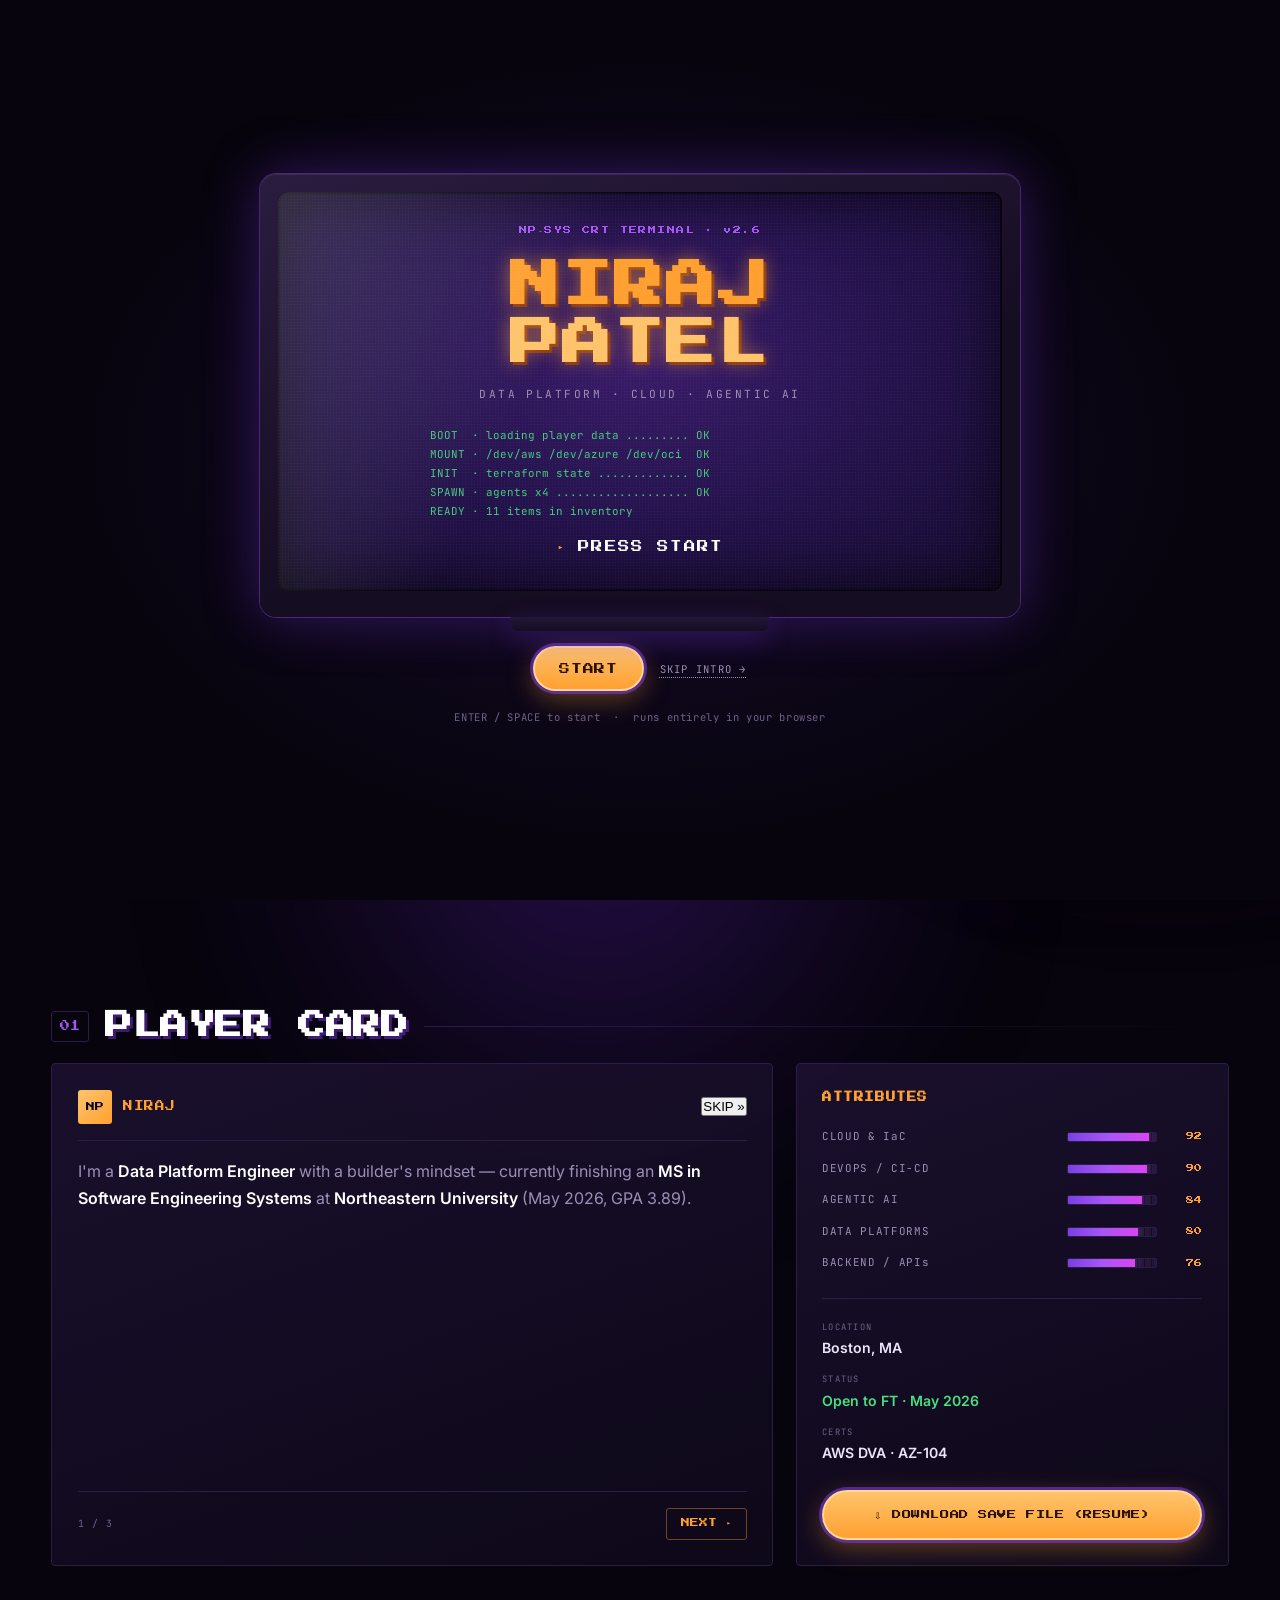
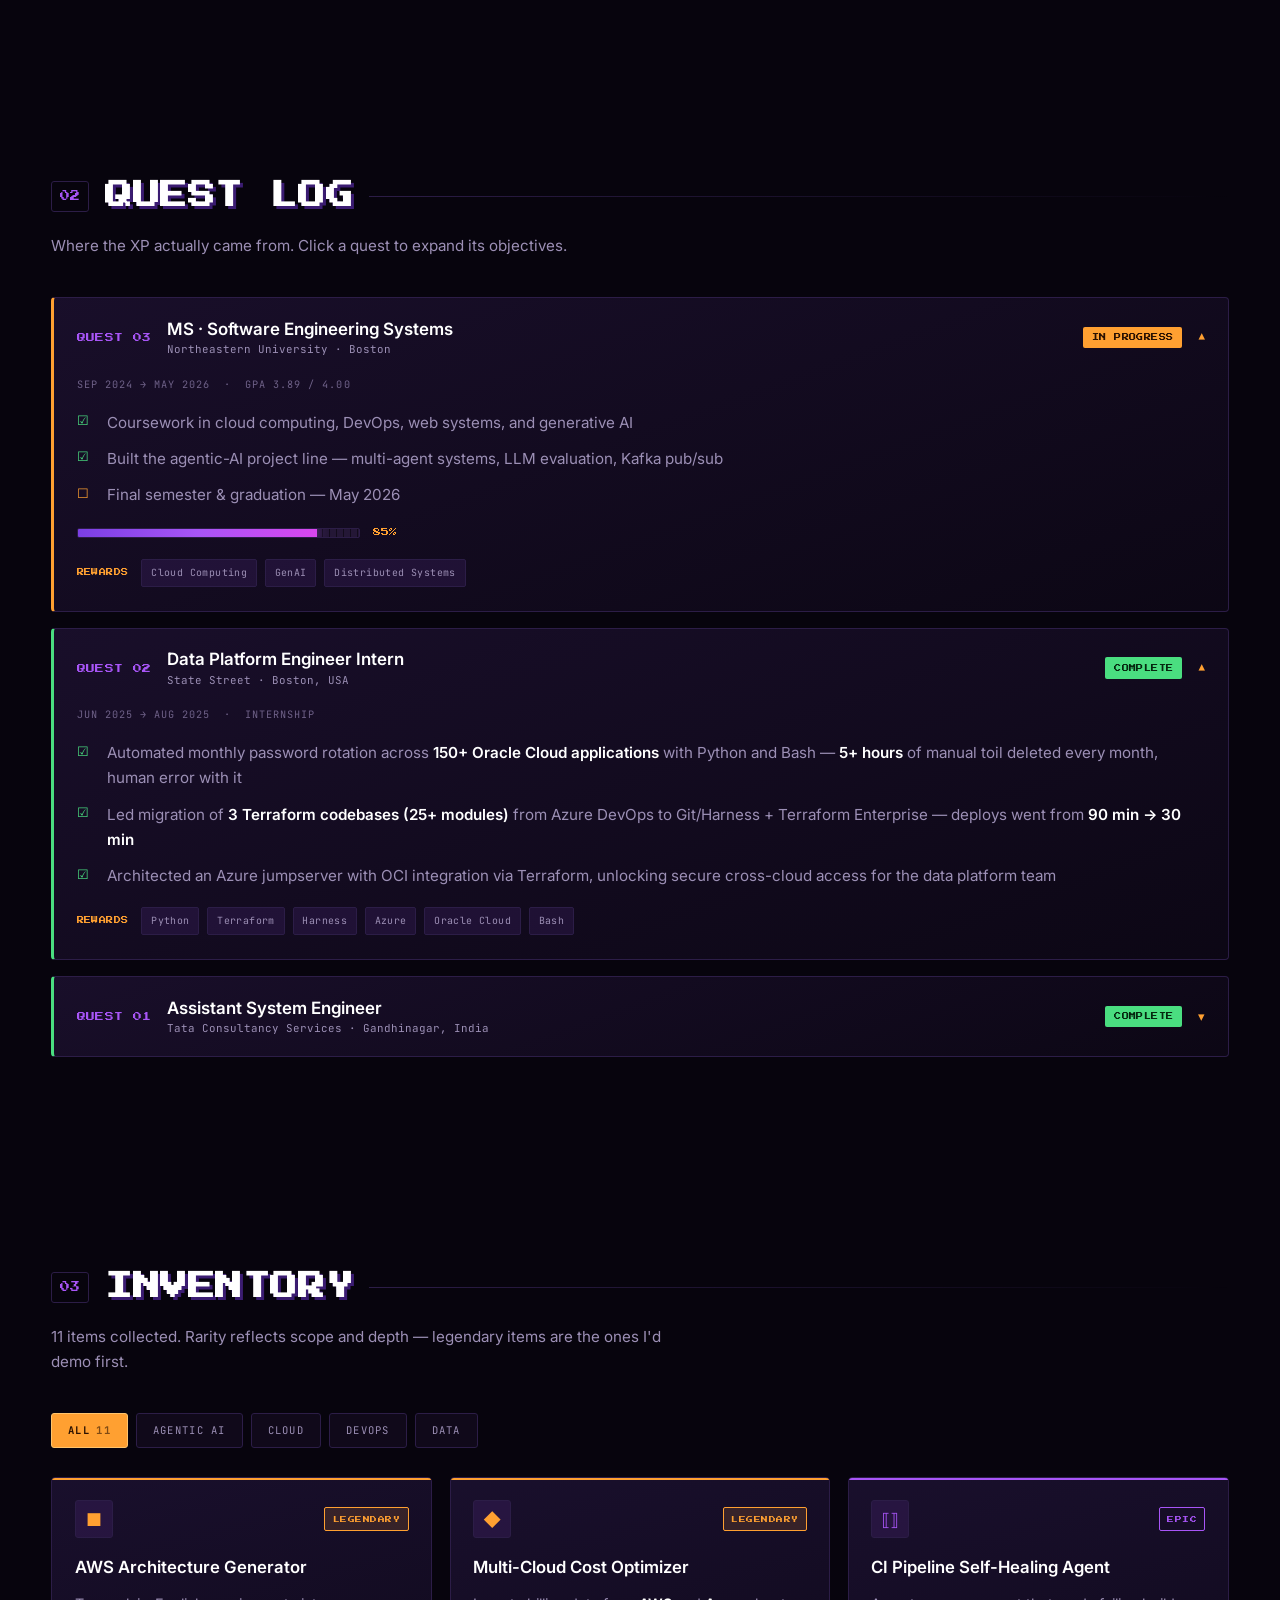
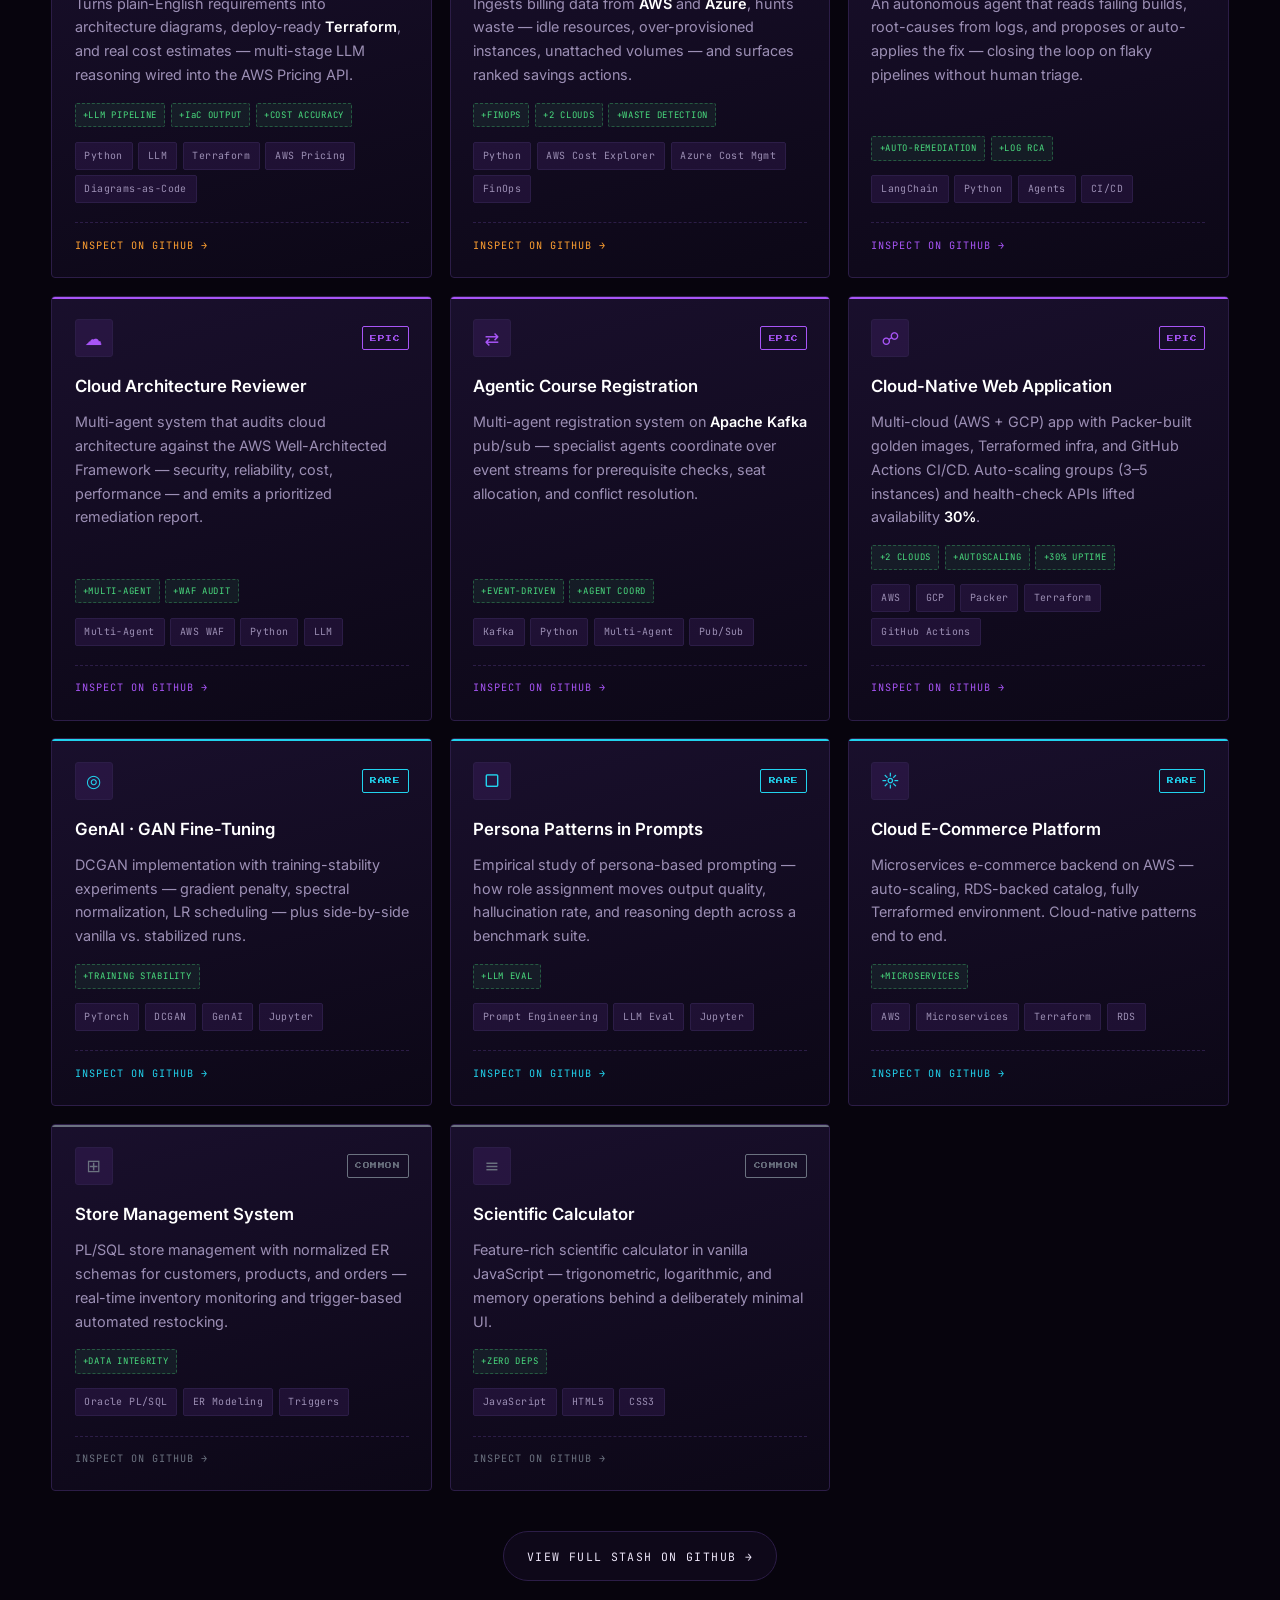
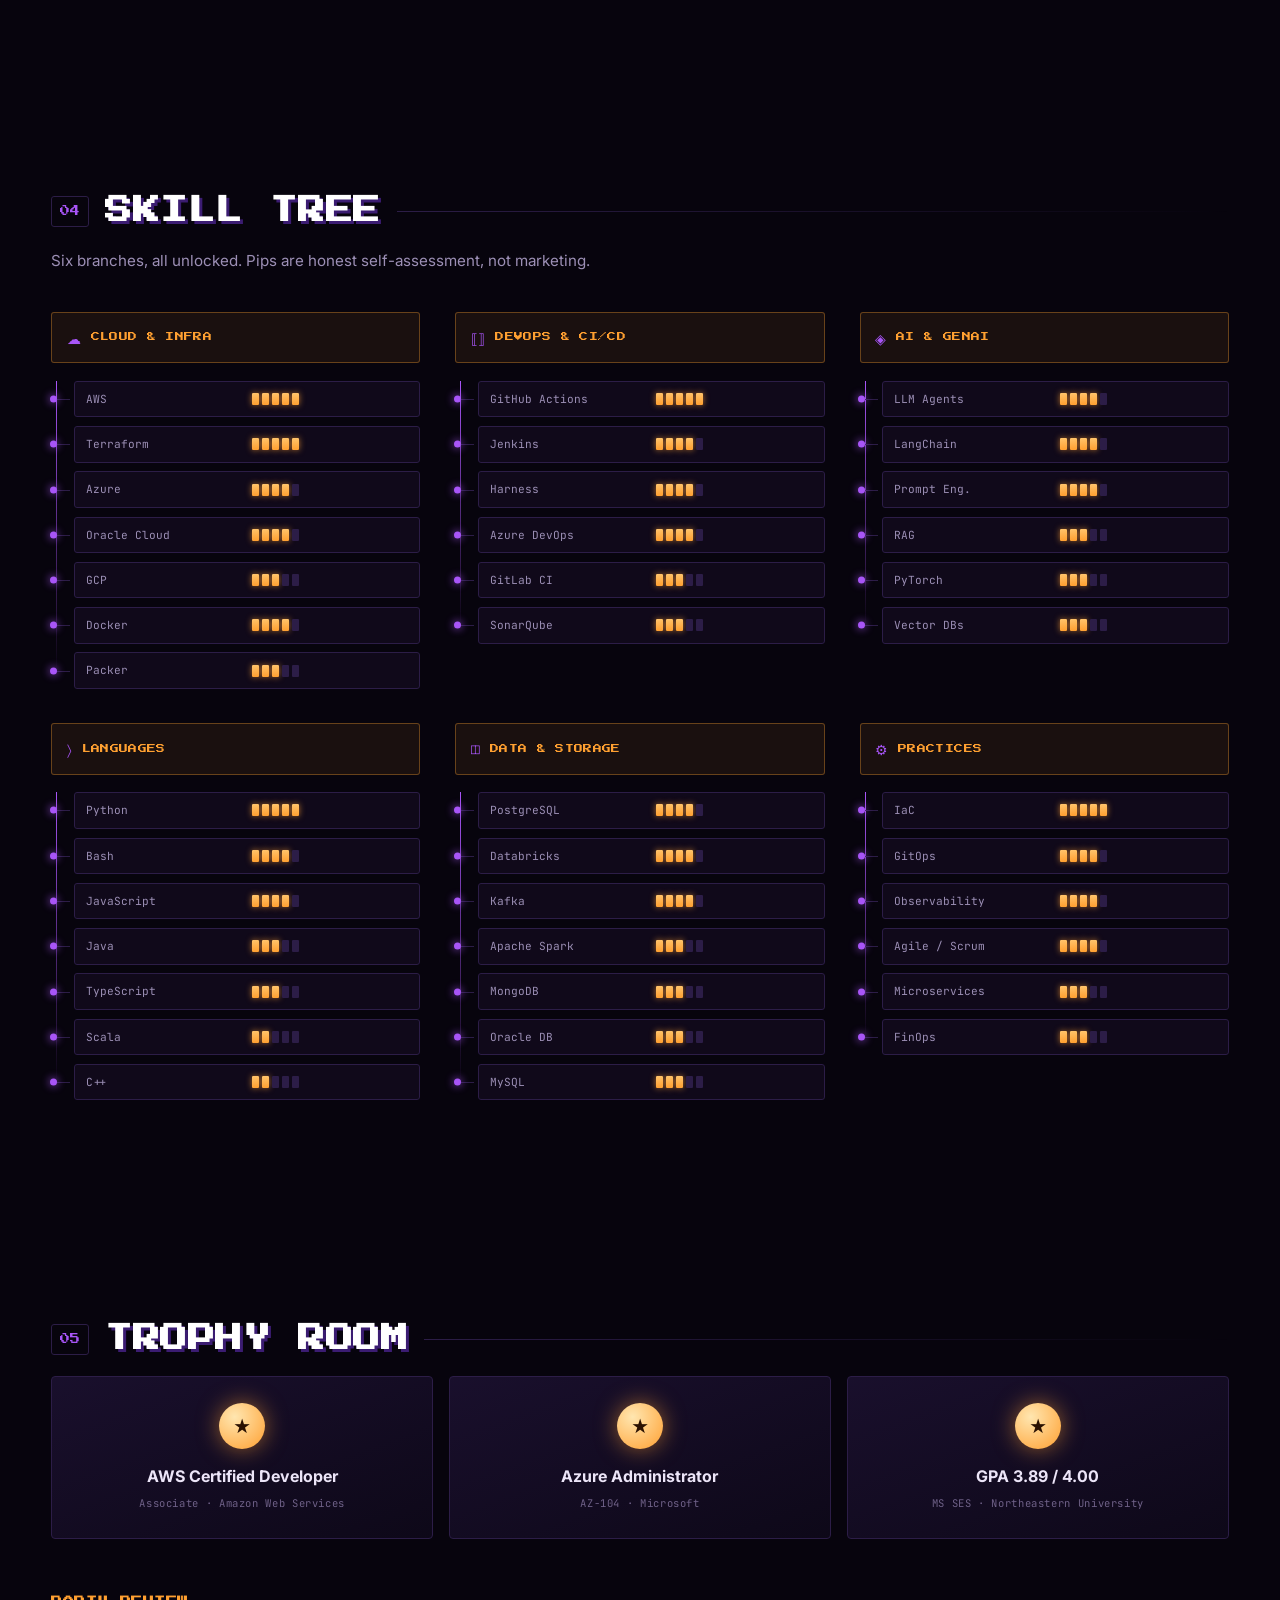
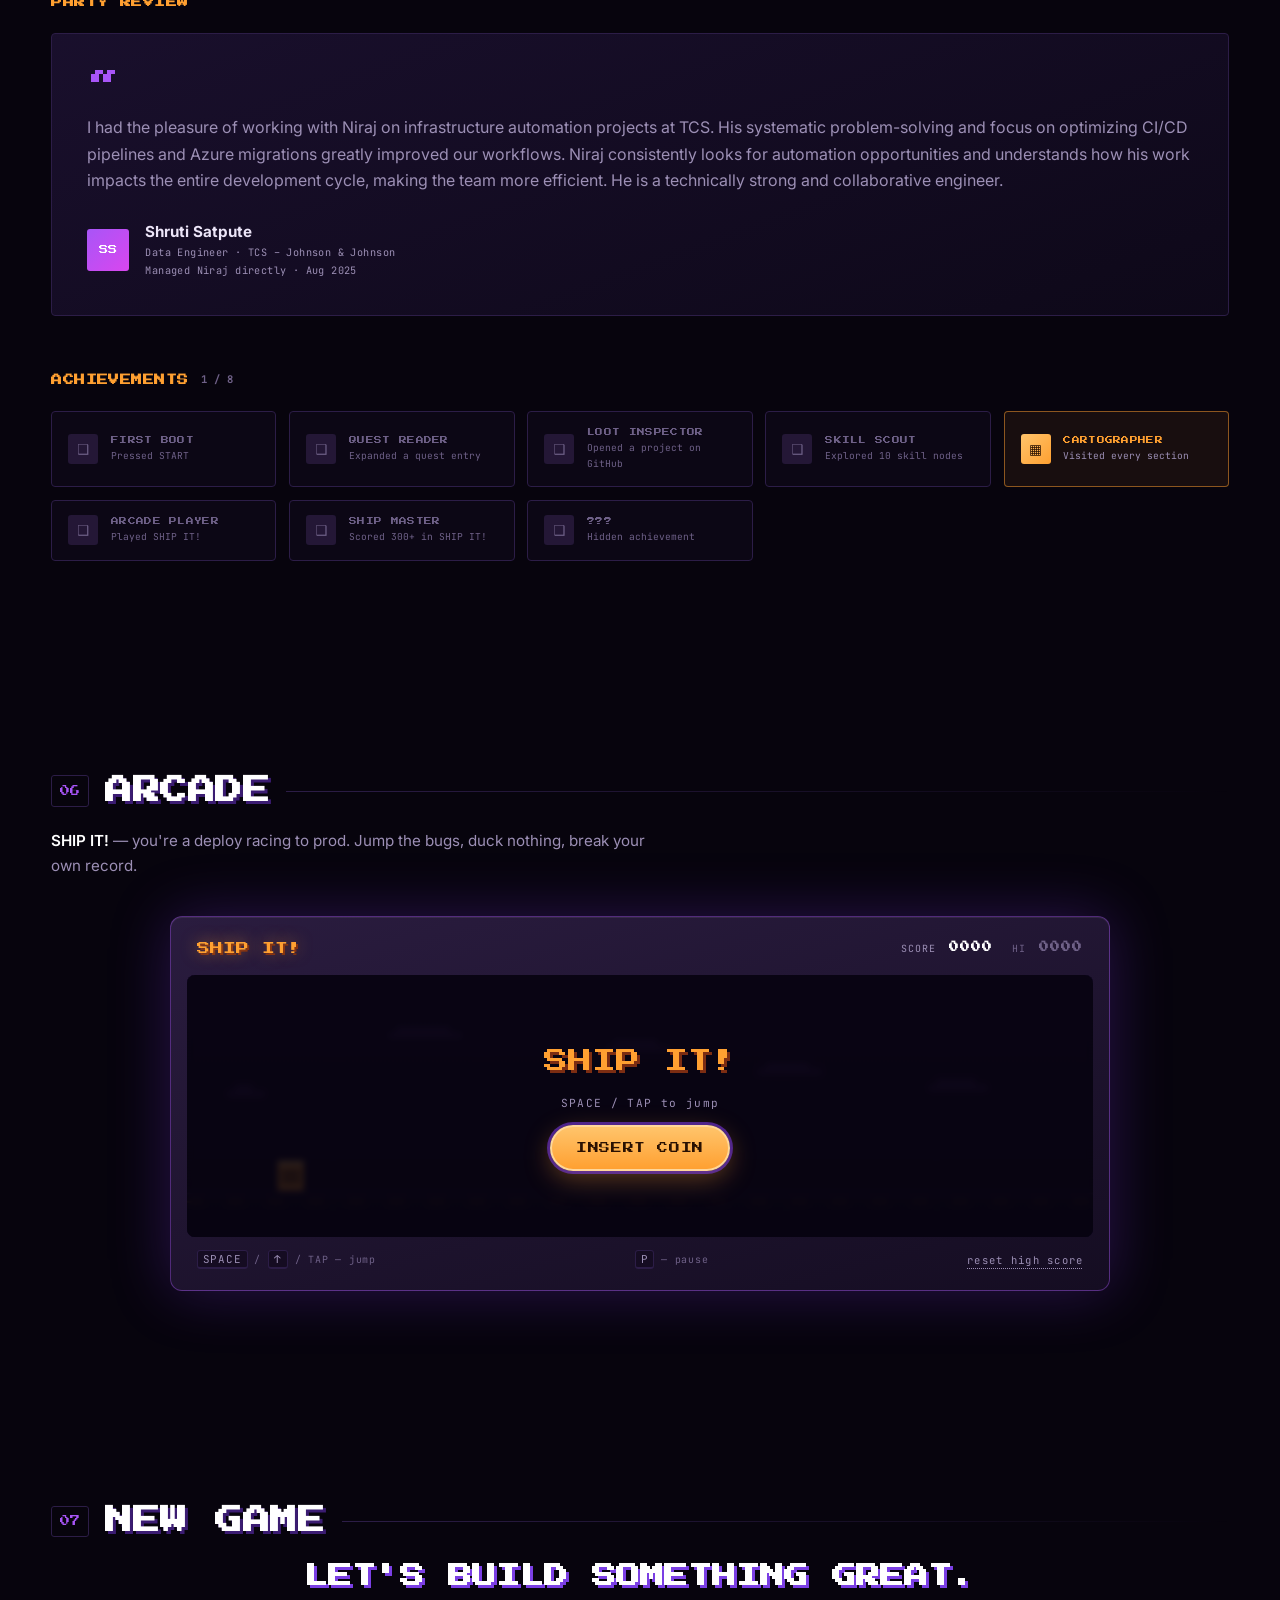
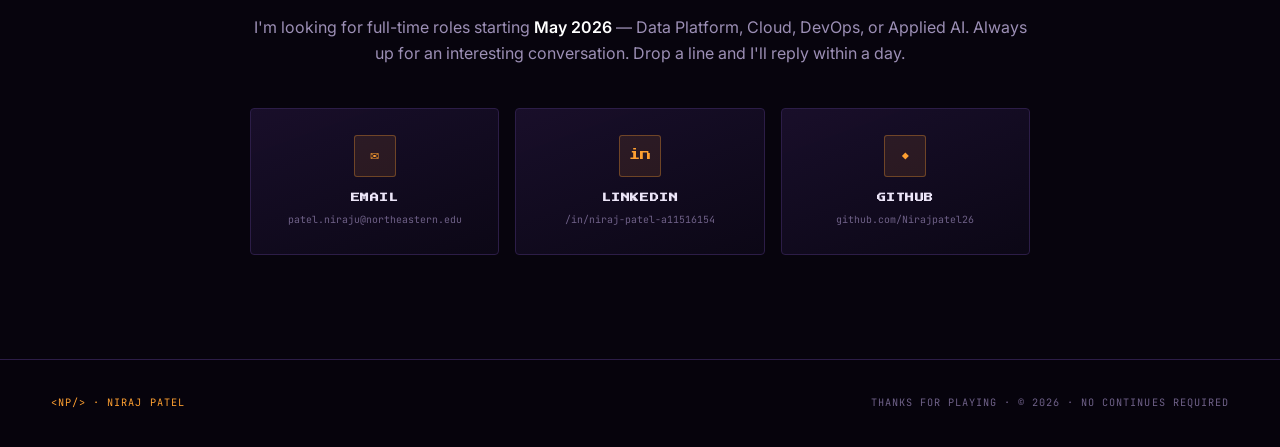
==== commit 2227bb97: "Make the arcade theme the live portfolio Promotes the arcade-styled version to the site homepage and" ====
--- a/index.html
+++ b/index.html
@@ -3,692 +3,715 @@
 <head>
     <meta charset="UTF-8">
     <meta name="viewport" content="width=device-width, initial-scale=1.0">
-    <meta name="description" content="Niraj Patel — Data Platform & Cloud Engineer. Building agentic AI systems, cloud infrastructure, and DevOps automation.">
-    <meta name="theme-color" content="#0a0a14">
-    <title>Niraj Patel · Data Platform & Cloud Engineer</title>
+    <meta name="description" content="Niraj Patel — Data Platform &amp; Cloud Engineer. An arcade-styled portfolio: quests, loot, skill trees, and one playable mini-game.">
+    <meta name="theme-color" content="#07040d">
+    <title>Niraj Patel · Player One · Data Platform &amp; Cloud Engineer</title>
     <link rel="icon" type="image/jpeg" href="profile.jpg">
-    <link rel="stylesheet" href="styles.css">
+    <link rel="stylesheet" href="main.css">
     <link rel="preconnect" href="https://fonts.googleapis.com">
     <link rel="preconnect" href="https://fonts.gstatic.com" crossorigin>
-    <link href="https://fonts.googleapis.com/css2?family=Inter:wght@300;400;500;600;700;800&family=JetBrains+Mono:wght@400;500;600&family=Space+Grotesk:wght@500;600;700&display=swap" rel="stylesheet">
+    <link href="https://fonts.googleapis.com/css2?family=Press+Start+2P&family=JetBrains+Mono:wght@400;500;700&family=Inter:wght@400;500;600;700&display=swap" rel="stylesheet">
 </head>
 <body>
-    <!-- Animated background layers -->
-    <div class="bg-grid"></div>
-    <div class="bg-glow glow-1"></div>
-    <div class="bg-glow glow-2"></div>
-    <div class="bg-glow glow-3"></div>
-    <div class="bg-noise"></div>
-
-    <!-- Scroll progress bar -->
-    <div class="scroll-progress" id="scrollProgress"></div>
-
-    <!-- Navigation -->
-    <nav class="navbar" id="navbar">
-        <div class="container">
-            <a href="#home" class="nav-brand">
-                <span class="logo-mark">&lt;NP/&gt;</span>
-            </a>
-            <ul class="nav-menu" id="navMenu">
-                <li><a href="#about" class="nav-link"><span class="nav-num">01.</span> About</a></li>
-                <li><a href="#experience" class="nav-link"><span class="nav-num">02.</span> Experience</a></li>
-                <li><a href="#projects" class="nav-link"><span class="nav-num">03.</span> Projects</a></li>
-                <li><a href="#skills" class="nav-link"><span class="nav-num">04.</span> Skills</a></li>
-                <li><a href="#contact" class="nav-link nav-cta">Let's Talk →</a></li>
-            </ul>
-            <button class="hamburger" id="hamburger" aria-label="Menu">
+
+<!-- ============ Ambient layers ============ -->
+<div class="fx-grid" aria-hidden="true"></div>
+<div class="fx-blob blob-1" aria-hidden="true"></div>
+<div class="fx-blob blob-2" aria-hidden="true"></div>
+<div class="fx-blob blob-3" aria-hidden="true"></div>
+<div class="fx-scan" aria-hidden="true"></div>
+<div class="fx-vignette" aria-hidden="true"></div>
+
+<!-- ============ Boot / title screen (JS-armed, so no-JS visitors skip it) ============ -->
+<div class="boot" id="boot" aria-hidden="true">
+    <div class="boot-inner">
+        <div class="crt crt-boot">
+            <div class="crt-screen">
+                <p class="boot-kicker">NP&#8209;SYS&nbsp;CRT&nbsp;TERMINAL&nbsp;·&nbsp;v2.6</p>
+                <h1 class="boot-title">
+                    <span class="boot-title-line">NIRAJ</span>
+                    <span class="boot-title-line accent">PATEL</span>
+                </h1>
+                <p class="boot-sub">DATA&nbsp;PLATFORM&nbsp;·&nbsp;CLOUD&nbsp;·&nbsp;AGENTIC&nbsp;AI</p>
+                <pre class="boot-log" id="bootLog" aria-hidden="true"></pre>
+                <p class="boot-press" id="bootPress">
+                    <span class="caret">&#9656;</span> PRESS START
+                </p>
+            </div>
+            <div class="crt-glare" aria-hidden="true"></div>
+        </div>
+        <div class="boot-actions">
+            <button class="btn-arcade" id="btnStart" type="button">START</button>
+            <button class="btn-skip" id="btnSkip" type="button">SKIP INTRO &rarr;</button>
+        </div>
+        <p class="boot-hint">ENTER / SPACE to start &nbsp;·&nbsp; runs entirely in your browser</p>
+    </div>
+</div>
+
+<!-- ============ HUD ============ -->
+<header class="hud" id="hud">
+    <div class="hud-row">
+        <a class="hud-player" href="#home" aria-label="Back to top">
+            <div class="hud-line">
+                <span class="hud-label">PLAYER</span>
+                <span class="hud-value">NIRAJ_PATEL</span>
+                <span class="hud-lv">LV&nbsp;26</span>
+            </div>
+            <div class="hud-line">
+                <span class="hud-label">XP</span>
+                <span class="xp-bar"><span class="xp-fill" id="xpFill"></span></span>
+                <span class="hud-value dim" id="xpText">3.89 / 4.00 GPA</span>
+            </div>
+        </a>
+
+        <nav class="hud-nav" id="hudNav" aria-label="Sections">
+            <a href="#player"       class="hud-tab"><b>01</b> PLAYER</a>
+            <a href="#quests"       class="hud-tab"><b>02</b> QUESTS</a>
+            <a href="#inventory"    class="hud-tab"><b>03</b> INVENTORY</a>
+            <a href="#skills"       class="hud-tab"><b>04</b> SKILLS</a>
+            <a href="#trophies"     class="hud-tab"><b>05</b> TROPHIES</a>
+            <a href="#arcade"       class="hud-tab"><b>06</b> ARCADE</a>
+            <a href="#contact"      class="hud-tab hud-tab-cta">CONTACT</a>
+        </nav>
+
+        <div class="hud-right">
+            <button class="hud-icon" id="btnSound" type="button" aria-pressed="false" title="Toggle blips">
+                <span class="sound-off">&#9834;&#8725;</span><span class="sound-on">&#9834;</span>
+            </button>
+            <div class="hud-coins" title="Achievements found">
+                <span class="coin" aria-hidden="true"></span>
+                <span id="coinCount">0</span><span class="dim">/8</span>
+            </div>
+            <button class="hud-burger" id="btnBurger" type="button" aria-label="Menu" aria-expanded="false">
                 <span></span><span></span><span></span>
             </button>
         </div>
-    </nav>
-
-    <!-- Hero -->
-    <section class="hero" id="home">
-        <div class="container">
-            <div class="hero-content">
-                <div class="hero-text">
-                    <div class="hero-badge">
-                        <span class="status-dot"></span>
-                        <span>Available for Full-Time · May 2026</span>
+    </div>
+    <div class="hud-progress"><span id="hudProgress"></span></div>
+</header>
+
+<main>
+
+<!-- ============ HOME ============ -->
+<section class="screen home" id="home">
+    <div class="wrap home-grid">
+        <div class="home-copy">
+            <p class="chip"><span class="chip-dot"></span> READY&nbsp;PLAYER&nbsp;ONE &nbsp;·&nbsp; AVAILABLE MAY 2026</p>
+
+            <h1 class="home-title">
+                <span class="t-small">HI, I'M</span>
+                <span class="t-big">NIRAJ<span class="accent">.</span></span>
+            </h1>
+
+            <p class="home-role">
+                CLASS &rsaquo; <span class="accent" id="roleRotator">DATA PLATFORM ENGINEER</span><span class="blink">_</span>
+            </p>
+
+            <p class="home-desc">
+                I build <strong>agentic AI systems</strong>, scalable <strong>cloud infrastructure</strong>, and
+                <strong>DevOps automation</strong> that deletes manual work. Currently finishing my MS at
+                Northeastern while shipping production systems for the world's largest custodian bank.
+            </p>
+
+            <div class="home-stats">
+                <div class="stat-box"><b data-count="3.89" data-dec="2">3.89</b><span>GPA · NEU</span></div>
+                <div class="stat-box"><b data-count="2" data-suffix="+">2+</b><span>YRS INDUSTRY</span></div>
+                <div class="stat-box"><b data-count="15" data-suffix="+">15+</b><span>PROJECTS</span></div>
+                <div class="stat-box"><b data-count="150" data-suffix="+">150+</b><span>APPS AUTOMATED</span></div>
+            </div>
+
+            <div class="home-btns">
+                <a href="#quests" class="btn-arcade">&#9656; PRESS START</a>
+                <a href="#inventory" class="btn-ghost">OPEN INVENTORY</a>
+            </div>
+
+            <p class="home-tip">
+                <kbd>&uarr;</kbd><kbd>&uarr;</kbd><kbd>&darr;</kbd><kbd>&darr;</kbd><kbd>&larr;</kbd><kbd>&rarr;</kbd><kbd>&larr;</kbd><kbd>&rarr;</kbd><kbd>B</kbd><kbd>A</kbd>
+                &nbsp;— you know what to do.
+            </p>
+        </div>
+
+        <div class="home-visual">
+            <div class="crt crt-hero">
+                <div class="crt-screen crt-photo">
+                    <img src="profile.jpg" alt="Niraj Patel" class="glitch-img">
+                    <span class="crt-roll" aria-hidden="true"></span>
+                    <span class="crt-tag">P1</span>
+                </div>
+                <div class="crt-glare" aria-hidden="true"></div>
+                <div class="crt-knobs" aria-hidden="true"><i></i><i></i></div>
+            </div>
+            <span class="pix-tag pt-1">AWS</span>
+            <span class="pix-tag pt-2">TERRAFORM</span>
+            <span class="pix-tag pt-3">PYTHON</span>
+            <span class="pix-tag pt-4">GENAI</span>
+            <span class="pix-tag pt-5">DOCKER</span>
+        </div>
+    </div>
+
+    <a href="#player" class="scroll-cue" aria-label="Scroll">
+        <span class="cue-arrow">&#9660;</span><span class="cue-text">SCROLL</span>
+    </a>
+</section>
+
+<!-- ============ PLAYER / ABOUT ============ -->
+<section class="screen" id="player">
+    <div class="wrap">
+        <div class="sec-head">
+            <span class="sec-num">01</span>
+            <h2 class="sec-title">PLAYER&nbsp;CARD</h2>
+            <span class="sec-rule"></span>
+        </div>
+
+        <div class="player-grid">
+            <!-- dialogue box -->
+            <div class="panel dialogue" id="dialogue">
+                <div class="dlg-head">
+                    <span class="dlg-avatar" aria-hidden="true">NP</span>
+                    <span class="dlg-name">NIRAJ</span>
+                    <button class="dlg-skip" id="dlgSkip" type="button">SKIP &raquo;</button>
+                </div>
+                <div class="dlg-body" id="dlgBody" aria-live="polite"></div>
+                <div class="dlg-foot">
+                    <span class="dlg-count" id="dlgCount">1 / 3</span>
+                    <button class="dlg-next" id="dlgNext" type="button">NEXT <span class="caret">&#9656;</span></button>
+                </div>
+                <template id="dlgLines">
+                    <p>I'm a <strong>Data Platform Engineer</strong> with a builder's mindset — currently finishing an <strong>MS in Software Engineering Systems</strong> at <strong>Northeastern University</strong> (May 2026, GPA 3.89).</p>
+                    <p>Most recently at <strong>State Street</strong> I killed manual toil across <strong>150+ Oracle Cloud apps</strong> and moved <strong>25+ Terraform modules</strong> onto a modern Git/Harness pipeline. Before that: two years at <strong>TCS</strong> shipping CI/CD and cloud migrations for enterprise clients.</p>
+                    <p>Lately I live in <strong>agentic AI</strong> — multi-agent cloud architecture review, self-healing CI pipelines, natural-language-to-IaC. The intersection of <span class="accent">infrastructure</span>, <span class="accent">automation</span>, and <span class="accent">intelligence</span> is my favourite place to be.</p>
+                </template>
+            </div>
+
+            <!-- attributes -->
+            <div class="panel attrs">
+                <h3 class="panel-title">ATTRIBUTES</h3>
+                <ul class="attr-list">
+                    <li><span class="attr-name">CLOUD &amp; IaC</span><span class="meter" data-fill="92"><i></i></span><span class="attr-val">92</span></li>
+                    <li><span class="attr-name">DEVOPS / CI-CD</span><span class="meter" data-fill="90"><i></i></span><span class="attr-val">90</span></li>
+                    <li><span class="attr-name">AGENTIC AI</span><span class="meter" data-fill="84"><i></i></span><span class="attr-val">84</span></li>
+                    <li><span class="attr-name">DATA PLATFORMS</span><span class="meter" data-fill="80"><i></i></span><span class="attr-val">80</span></li>
+                    <li><span class="attr-name">BACKEND / APIs</span><span class="meter" data-fill="76"><i></i></span><span class="attr-val">76</span></li>
+                </ul>
+
+                <div class="stat-strip">
+                    <div><span class="dim">LOCATION</span><b>Boston, MA</b></div>
+                    <div><span class="dim">STATUS</span><b class="ok">Open to FT · May 2026</b></div>
+                    <div><span class="dim">CERTS</span><b>AWS DVA · AZ-104</b></div>
+                </div>
+
+                <a href="Niraj_Patel_Resume.pdf" download class="btn-arcade btn-block">
+                    &#8681; DOWNLOAD SAVE FILE (RESUME)
+                </a>
+            </div>
+        </div>
+    </div>
+</section>
+
+<!-- ============ QUESTS / EXPERIENCE ============ -->
+<section class="screen" id="quests">
+    <div class="wrap">
+        <div class="sec-head">
+            <span class="sec-num">02</span>
+            <h2 class="sec-title">QUEST&nbsp;LOG</h2>
+            <span class="sec-rule"></span>
+        </div>
+        <p class="sec-sub">Where the XP actually came from. Click a quest to expand its objectives.</p>
+
+        <div class="quest-log">
+
+            <article class="quest open" data-state="active">
+                <button class="quest-head" type="button" aria-expanded="true">
+                    <span class="quest-id">QUEST 03</span>
+                    <span class="quest-title">MS · Software Engineering Systems</span>
+                    <span class="quest-org">Northeastern University · Boston</span>
+                    <span class="badge badge-active">IN PROGRESS</span>
+                    <span class="quest-chevron" aria-hidden="true">&#9662;</span>
+                </button>
+                <div class="quest-body">
+                    <p class="quest-meta">SEP 2024 &rarr; MAY 2026 &nbsp;·&nbsp; GPA 3.89 / 4.00</p>
+                    <ul class="objectives">
+                        <li class="done">Coursework in cloud computing, DevOps, web systems, and generative AI</li>
+                        <li class="done">Built the agentic-AI project line — multi-agent systems, LLM evaluation, Kafka pub/sub</li>
+                        <li class="todo">Final semester &amp; graduation — May 2026</li>
+                    </ul>
+                    <div class="quest-progress">
+                        <span class="meter" data-fill="85"><i></i></span><span class="attr-val">85%</span>
                     </div>
-                    <h1 class="hero-title">
-                        <span class="hero-greeting">Hi, I'm</span>
-                        <span class="hero-name">Niraj Patel.</span>
-                        <span class="hero-tagline">I build <span class="typing-text" id="typingText">cloud platforms</span><span class="cursor">_</span></span>
-                    </h1>
-                    <p class="hero-description">
-                        Data Platform & Cloud Engineer crafting <span class="text-accent">agentic AI systems</span>,
-                        scalable <span class="text-accent">cloud infrastructure</span>, and intelligent
-                        <span class="text-accent">DevOps automation</span>. Currently pursuing my MS at Northeastern
-                        and shipping production-grade systems for the world's largest custodian bank.
-                    </p>
-
-                    <div class="hero-stats">
-                        <div class="stat">
-                            <h3 data-target="3.89">3.89</h3>
-                            <p>GPA · Northeastern</p>
-                        </div>
-                        <div class="stat">
-                            <h3>2+</h3>
-                            <p>Years in Industry</p>
-                        </div>
-                        <div class="stat">
-                            <h3>15+</h3>
-                            <p>Projects Shipped</p>
-                        </div>
+                    <div class="loot">
+                        <span class="loot-label">REWARDS</span>
+                        <span class="pill">Cloud Computing</span><span class="pill">GenAI</span><span class="pill">Distributed Systems</span>
                     </div>
-
-                    <div class="hero-buttons">
-                        <a href="#projects" class="btn btn-primary">
-                            <span>Explore My Work</span>
-                            <svg width="18" height="18" viewBox="0 0 24 24" fill="none" stroke="currentColor" stroke-width="2.5" stroke-linecap="round" stroke-linejoin="round"><line x1="5" y1="12" x2="19" y2="12"></line><polyline points="12 5 19 12 12 19"></polyline></svg>
-                        </a>
-                        <a href="#contact" class="btn btn-ghost">
-                            <span>Get in Touch</span>
-                        </a>
+                </div>
+            </article>
+
+            <article class="quest open" data-state="done">
+                <button class="quest-head" type="button" aria-expanded="true">
+                    <span class="quest-id">QUEST 02</span>
+                    <span class="quest-title">Data Platform Engineer Intern</span>
+                    <span class="quest-org">State Street · Boston, USA</span>
+                    <span class="badge badge-done">COMPLETE</span>
+                    <span class="quest-chevron" aria-hidden="true">&#9662;</span>
+                </button>
+                <div class="quest-body">
+                    <p class="quest-meta">JUN 2025 &rarr; AUG 2025 &nbsp;·&nbsp; INTERNSHIP</p>
+                    <ul class="objectives">
+                        <li class="done">Automated monthly password rotation across <strong>150+ Oracle Cloud applications</strong> with Python and Bash — <strong>5+ hours</strong> of manual toil deleted every month, human error with it</li>
+                        <li class="done">Led migration of <strong>3 Terraform codebases (25+ modules)</strong> from Azure DevOps to Git/Harness + Terraform Enterprise — deploys went from <strong>90 min &rarr; 30 min</strong></li>
+                        <li class="done">Architected an Azure jumpserver with OCI integration via Terraform, unlocking secure cross-cloud access for the data platform team</li>
+                    </ul>
+                    <div class="loot">
+                        <span class="loot-label">REWARDS</span>
+                        <span class="pill">Python</span><span class="pill">Terraform</span><span class="pill">Harness</span><span class="pill">Azure</span><span class="pill">Oracle Cloud</span><span class="pill">Bash</span>
                     </div>
                 </div>
-
-                <div class="hero-visual">
-                    <div class="orbit-container">
-                        <div class="orbit orbit-1"></div>
-                        <div class="orbit orbit-2"></div>
-                        <div class="orbit orbit-3"></div>
-                        <div class="profile-frame">
-                            <div class="profile-glow"></div>
-                            <img src="profile.jpg" alt="Niraj Patel">
-                        </div>
-                        <div class="floating-tag tag-aws">AWS</div>
-                        <div class="floating-tag tag-tf">Terraform</div>
-                        <div class="floating-tag tag-py">Python</div>
-                        <div class="floating-tag tag-ai">GenAI</div>
-                        <div class="floating-tag tag-k8s">Docker</div>
+            </article>
+
+            <article class="quest" data-state="done">
+                <button class="quest-head" type="button" aria-expanded="false">
+                    <span class="quest-id">QUEST 01</span>
+                    <span class="quest-title">Assistant System Engineer</span>
+                    <span class="quest-org">Tata Consultancy Services · Gandhinagar, India</span>
+                    <span class="badge badge-done">COMPLETE</span>
+                    <span class="quest-chevron" aria-hidden="true">&#9662;</span>
+                </button>
+                <div class="quest-body">
+                    <p class="quest-meta">JUL 2022 &rarr; AUG 2024 &nbsp;·&nbsp; FULL-TIME</p>
+                    <ul class="objectives">
+                        <li class="done">Engineered Git-integrated CI/CD pipelines with deployment lead times <strong>under 3 hours</strong></li>
+                        <li class="done">Containerized Java and Node.js microservices with Docker — <strong>7%</strong> less resource use, better scaling</li>
+                        <li class="done">Automated provisioning with Terraform for a <strong>20% reduction</strong> in environment setup time</li>
+                        <li class="done">Migrated on-prem workloads to Azure, processing <strong>1 TB/day</strong> via Databricks and Data Factory</li>
+                        <li class="done">Drove agile adoption — 2-day cycle time, <strong>30%</strong> throughput increase</li>
+                    </ul>
+                    <div class="loot">
+                        <span class="loot-label">REWARDS</span>
+                        <span class="pill">Jenkins</span><span class="pill">Docker</span><span class="pill">Terraform</span><span class="pill">Databricks</span><span class="pill">Data Factory</span><span class="pill">Java</span>
                     </div>
                 </div>
-            </div>
-        </div>
-
-        <a href="#about" class="scroll-indicator" aria-label="Scroll down">
-            <span class="scroll-mouse"><span class="scroll-wheel"></span></span>
-            <span class="scroll-text">SCROLL</span>
-        </a>
-    </section>
-
-    <!-- About -->
-    <section class="about section" id="about">
-        <div class="container">
-            <div class="section-head">
-                <span class="section-num">01.</span>
-                <h2 class="section-title">About Me</h2>
-                <span class="section-line"></span>
-            </div>
-
-            <div class="about-content">
-                <div class="about-text">
-                    <p>
-                        I'm a <strong>Data Platform Engineer</strong> with a builder's mindset, currently pursuing my
-                        <strong>MS in Software Engineering Systems</strong> at <strong>Northeastern University</strong>
-                        (graduating May 2026, GPA 3.89).
-                    </p>
-                    <p>
-                        Most recently, I helped automate critical infrastructure at <strong>State Street</strong> — eliminating
-                        manual toil across 150+ Oracle Cloud apps and migrating 25+ Terraform modules to a modern Git/Harness
-                        pipeline. Before that, I spent two years at <strong>TCS</strong> shipping CI/CD systems and
-                        cloud migrations for enterprise clients.
-                    </p>
-                    <p>
-                        Lately I've been deep in <strong>agentic AI</strong> — building multi-agent systems for
-                        cloud architecture review, self-healing CI pipelines, and natural-language-to-IaC generation.
-                        I love the intersection of <span class="text-accent">infrastructure</span>,
-                        <span class="text-accent">automation</span>, and <span class="text-accent">intelligence</span>.
-                    </p>
-
-                    <a href="Niraj_Patel_Resume.pdf" download class="btn btn-primary btn-resume">
-                        <svg width="18" height="18" viewBox="0 0 24 24" fill="none" stroke="currentColor" stroke-width="2.5" stroke-linecap="round" stroke-linejoin="round"><path d="M21 15v4a2 2 0 0 1-2 2H5a2 2 0 0 1-2-2v-4"></path><polyline points="7 10 12 15 17 10"></polyline><line x1="12" y1="15" x2="12" y2="3"></line></svg>
-                        <span>Download Resume</span>
-                    </a>
-                </div>
-
-                <div class="about-cards">
-                    <div class="info-card">
-                        <div class="info-icon">
-                            <svg width="22" height="22" viewBox="0 0 24 24" fill="none" stroke="currentColor" stroke-width="2"><path d="M22 10v6M2 10l10-5 10 5-10 5z"/><path d="M6 12v5c3 3 9 3 12 0v-5"/></svg>
-                        </div>
-                        <h3>Education</h3>
-                        <p class="info-primary">Northeastern University</p>
-                        <p class="info-secondary">MS · Software Engineering Systems</p>
-                        <p class="info-meta">GPA 3.89 · 2024 – 2026</p>
-                    </div>
-                    <div class="info-card">
-                        <div class="info-icon">
-                            <svg width="22" height="22" viewBox="0 0 24 24" fill="none" stroke="currentColor" stroke-width="2"><circle cx="12" cy="8" r="7"/><polyline points="8.21 13.89 7 23 12 20 17 23 15.79 13.88"/></svg>
-                        </div>
-                        <h3>Certifications</h3>
-                        <p class="cert-item">AWS Certified Developer – Associate</p>
-                        <p class="cert-item">Microsoft Azure Administrator (AZ-104)</p>
-                    </div>
-                    <div class="info-card">
-                        <div class="info-icon">
-                            <svg width="22" height="22" viewBox="0 0 24 24" fill="none" stroke="currentColor" stroke-width="2"><circle cx="12" cy="12" r="10"/><line x1="2" y1="12" x2="22" y2="12"/><path d="M12 2a15.3 15.3 0 0 1 4 10 15.3 15.3 0 0 1-4 10 15.3 15.3 0 0 1-4-10 15.3 15.3 0 0 1 4-10z"/></svg>
-                        </div>
-                        <h3>Currently</h3>
-                        <p class="info-primary">Building agentic AI</p>
-                        <p class="info-secondary">Multi-agent systems for cloud & DevOps</p>
-                        <p class="info-meta">Open to FT · May 2026</p>
-                    </div>
-                </div>
-            </div>
-        </div>
-    </section>
-
-    <!-- Experience -->
-    <section class="experience section" id="experience">
-        <div class="container">
-            <div class="section-head">
-                <span class="section-num">02.</span>
-                <h2 class="section-title">Experience</h2>
-                <span class="section-line"></span>
-            </div>
-
-            <div class="timeline">
-                <div class="timeline-item">
-                    <div class="timeline-dot"></div>
-                    <div class="timeline-card">
-                        <div class="timeline-header">
-                            <span class="timeline-date">Jun 2025 – Aug 2025</span>
-                            <span class="timeline-type">Internship</span>
-                        </div>
-                        <h3>Data Platform Engineer Intern</h3>
-                        <h4 class="timeline-org">State Street · Boston, USA</h4>
-                        <ul class="timeline-list">
-                            <li>Automated monthly password rotation across <strong>150+ Oracle Cloud applications</strong> using Python and Bash, eliminating 5+ hours of manual toil monthly and reducing human error.</li>
-                            <li>Led migration of <strong>3 Terraform codebases (25+ modules)</strong> from Azure DevOps to Git/Harness + Terraform Enterprise, cutting deployment time from <strong>90 to 30 minutes</strong>.</li>
-                            <li>Architected an Azure jumpserver with OCI integration via Terraform — enabling secure cross-cloud access for the data platform team.</li>
-                        </ul>
-                        <div class="timeline-tech">
-                            <span class="tech-pill">Python</span>
-                            <span class="tech-pill">Terraform</span>
-                            <span class="tech-pill">Harness</span>
-                            <span class="tech-pill">Azure</span>
-                            <span class="tech-pill">Oracle Cloud</span>
-                            <span class="tech-pill">Bash</span>
-                        </div>
-                    </div>
-                </div>
-
-                <div class="timeline-item">
-                    <div class="timeline-dot"></div>
-                    <div class="timeline-card">
-                        <div class="timeline-header">
-                            <span class="timeline-date">Jul 2022 – Aug 2024</span>
-                            <span class="timeline-type">Full-Time</span>
-                        </div>
-                        <h3>Assistant System Engineer</h3>
-                        <h4 class="timeline-org">Tata Consultancy Services · Gandhinagar, India</h4>
-                        <ul class="timeline-list">
-                            <li>Engineered CI/CD pipelines integrated with Git, achieving deployment lead times <strong>under 3 hours</strong>.</li>
-                            <li>Containerized Java and Node.js microservices with Docker, increasing scalability and reducing resource utilization by <strong>7%</strong>.</li>
-                            <li>Automated infrastructure provisioning with Terraform, achieving a <strong>20% reduction</strong> in environment setup time.</li>
-                            <li>Migrated on-premises workloads to Azure, processing <strong>1TB of data daily</strong> via Azure Databricks and Data Factory.</li>
-                            <li>Adopted agile methodologies, cutting cycle time to 2 days/sprint and increasing throughput by <strong>30%</strong>.</li>
-                        </ul>
-                        <div class="timeline-tech">
-                            <span class="tech-pill">Jenkins</span>
-                            <span class="tech-pill">Docker</span>
-                            <span class="tech-pill">Terraform</span>
-                            <span class="tech-pill">Azure Databricks</span>
-                            <span class="tech-pill">Data Factory</span>
-                            <span class="tech-pill">Java</span>
-                        </div>
-                    </div>
-                </div>
-            </div>
-        </div>
-    </section>
-
-    <!-- Projects -->
-    <section class="projects section" id="projects">
-        <div class="container">
-            <div class="section-head">
-                <span class="section-num">03.</span>
-                <h2 class="section-title">Featured Projects</h2>
-                <span class="section-line"></span>
-            </div>
-
-            <p class="section-sub">A selection of recent work — agentic AI, cloud infrastructure, and DevOps automation.</p>
-
-            <div class="filter-bar">
-                <button class="filter-btn active" data-filter="all">All</button>
-                <button class="filter-btn" data-filter="ai">Agentic AI</button>
-                <button class="filter-btn" data-filter="cloud">Cloud</button>
-                <button class="filter-btn" data-filter="devops">DevOps</button>
-                <button class="filter-btn" data-filter="data">Data</button>
-            </div>
-
-            <div class="projects-grid">
-                <!-- AWS Architecture Generator -->
-                <article class="project-card featured" data-tags="ai cloud devops">
-                    <div class="project-badge">Featured</div>
-                    <div class="project-top">
-                        <div class="project-icon">
-                            <svg width="24" height="24" viewBox="0 0 24 24" fill="none" stroke="currentColor" stroke-width="2"><path d="M3 9l9-7 9 7v11a2 2 0 0 1-2 2H5a2 2 0 0 1-2-2z"/><polyline points="9 22 9 12 15 12 15 22"/></svg>
-                        </div>
-                        <a href="https://github.com/Nirajpatel26/AWS-Architecture-Generator" target="_blank" rel="noopener" class="project-link" aria-label="GitHub">
-                            <svg width="18" height="18" viewBox="0 0 24 24" fill="currentColor"><path d="M12 0C5.37 0 0 5.37 0 12c0 5.3 3.44 9.8 8.21 11.39.6.11.82-.26.82-.58v-2.05c-3.34.73-4.04-1.61-4.04-1.61-.55-1.39-1.34-1.76-1.34-1.76-1.09-.74.08-.73.08-.73 1.21.08 1.85 1.24 1.85 1.24 1.07 1.84 2.81 1.31 3.5 1 .11-.78.42-1.31.76-1.61-2.66-.3-5.47-1.33-5.47-5.93 0-1.31.47-2.38 1.24-3.22-.13-.3-.54-1.52.11-3.18 0 0 1.01-.32 3.3 1.23a11.5 11.5 0 0 1 6 0c2.29-1.55 3.3-1.23 3.3-1.23.65 1.66.24 2.88.12 3.18.77.84 1.23 1.91 1.23 3.22 0 4.61-2.81 5.62-5.49 5.92.43.37.81 1.1.81 2.22v3.29c0 .32.22.7.83.58A12 12 0 0 0 24 12c0-6.63-5.37-12-12-12z"/></svg>
-                        </a>
-                    </div>
-                    <h3>AWS Architecture Generator</h3>
-                    <p class="project-desc">Natural-language-to-AWS pipeline that turns plain English requirements into architecture diagrams, ready-to-deploy <strong>Terraform</strong>, and accurate cost estimates. Built with multi-stage LLM reasoning and AWS Pricing API integration.</p>
-                    <div class="project-tech">
-                        <span class="tech-tag">Python</span>
-                        <span class="tech-tag">LLM</span>
-                        <span class="tech-tag">Terraform</span>
-                        <span class="tech-tag">AWS Pricing</span>
-                        <span class="tech-tag">Diagrams-as-Code</span>
-                    </div>
-                </article>
-
-                <!-- CI Pipeline Self-Healing Agent -->
-                <article class="project-card" data-tags="ai devops">
-                    <div class="project-top">
-                        <div class="project-icon">
-                            <svg width="24" height="24" viewBox="0 0 24 24" fill="none" stroke="currentColor" stroke-width="2"><polyline points="16 18 22 12 16 6"/><polyline points="8 6 2 12 8 18"/></svg>
-                        </div>
-                        <a href="https://github.com/Nirajpatel26/CI-Pipeline-Self-Healing-Agent" target="_blank" rel="noopener" class="project-link" aria-label="GitHub">
-                            <svg width="18" height="18" viewBox="0 0 24 24" fill="currentColor"><path d="M12 0C5.37 0 0 5.37 0 12c0 5.3 3.44 9.8 8.21 11.39.6.11.82-.26.82-.58v-2.05c-3.34.73-4.04-1.61-4.04-1.61-.55-1.39-1.34-1.76-1.34-1.76-1.09-.74.08-.73.08-.73 1.21.08 1.85 1.24 1.85 1.24 1.07 1.84 2.81 1.31 3.5 1 .11-.78.42-1.31.76-1.61-2.66-.3-5.47-1.33-5.47-5.93 0-1.31.47-2.38 1.24-3.22-.13-.3-.54-1.52.11-3.18 0 0 1.01-.32 3.3 1.23a11.5 11.5 0 0 1 6 0c2.29-1.55 3.3-1.23 3.3-1.23.65 1.66.24 2.88.12 3.18.77.84 1.23 1.91 1.23 3.22 0 4.61-2.81 5.62-5.49 5.92.43.37.81 1.1.81 2.22v3.29c0 .32.22.7.83.58A12 12 0 0 0 24 12c0-6.63-5.37-12-12-12z"/></svg>
-                        </a>
-                    </div>
-                    <h3>CI Pipeline Self-Healing Agent</h3>
-                    <p class="project-desc">An autonomous agent that diagnoses failing CI builds, root-causes the error from logs, and proposes (or auto-applies) a fix — closing the loop on flaky pipelines without human triage.</p>
-                    <div class="project-tech">
-                        <span class="tech-tag">LangChain</span>
-                        <span class="tech-tag">Python</span>
-                        <span class="tech-tag">Agents</span>
-                        <span class="tech-tag">CI/CD</span>
-                    </div>
-                </article>
-
-                <!-- Cloud Architecture Reviewer -->
-                <article class="project-card" data-tags="ai cloud">
-                    <div class="project-top">
-                        <div class="project-icon">
-                            <svg width="24" height="24" viewBox="0 0 24 24" fill="none" stroke="currentColor" stroke-width="2"><path d="M18 10h-1.26A8 8 0 1 0 9 20h9a5 5 0 0 0 0-10z"/></svg>
-                        </div>
-                        <a href="https://github.com/Nirajpatel26/Cloud-Architecture-Reviewer-Agentic-System" target="_blank" rel="noopener" class="project-link" aria-label="GitHub">
-                            <svg width="18" height="18" viewBox="0 0 24 24" fill="currentColor"><path d="M12 0C5.37 0 0 5.37 0 12c0 5.3 3.44 9.8 8.21 11.39.6.11.82-.26.82-.58v-2.05c-3.34.73-4.04-1.61-4.04-1.61-.55-1.39-1.34-1.76-1.34-1.76-1.09-.74.08-.73.08-.73 1.21.08 1.85 1.24 1.85 1.24 1.07 1.84 2.81 1.31 3.5 1 .11-.78.42-1.31.76-1.61-2.66-.3-5.47-1.33-5.47-5.93 0-1.31.47-2.38 1.24-3.22-.13-.3-.54-1.52.11-3.18 0 0 1.01-.32 3.3 1.23a11.5 11.5 0 0 1 6 0c2.29-1.55 3.3-1.23 3.3-1.23.65 1.66.24 2.88.12 3.18.77.84 1.23 1.91 1.23 3.22 0 4.61-2.81 5.62-5.49 5.92.43.37.81 1.1.81 2.22v3.29c0 .32.22.7.83.58A12 12 0 0 0 24 12c0-6.63-5.37-12-12-12z"/></svg>
-                        </a>
-                    </div>
-                    <h3>Cloud Architecture Reviewer</h3>
-                    <p class="project-desc">Multi-agent system that audits cloud architecture diagrams against the AWS Well-Architected Framework — security, reliability, cost, and performance — and produces a prioritized remediation report.</p>
-                    <div class="project-tech">
-                        <span class="tech-tag">Multi-Agent</span>
-                        <span class="tech-tag">AWS WAF</span>
-                        <span class="tech-tag">Python</span>
-                        <span class="tech-tag">LLM</span>
-                    </div>
-                </article>
-
-                <!-- Multi-Cloud Cost Optimizer -->
-                <article class="project-card featured" data-tags="cloud devops data">
-                    <div class="project-badge">Featured</div>
-                    <div class="project-top">
-                        <div class="project-icon">
-                            <svg width="24" height="24" viewBox="0 0 24 24" fill="none" stroke="currentColor" stroke-width="2"><line x1="12" y1="1" x2="12" y2="23"/><path d="M17 5H9.5a3.5 3.5 0 0 0 0 7h5a3.5 3.5 0 0 1 0 7H6"/></svg>
-                        </div>
-                        <a href="https://github.com/Nirajpatel26/multi-cloud-cost-optimizer" target="_blank" rel="noopener" class="project-link" aria-label="GitHub">
-                            <svg width="18" height="18" viewBox="0 0 24 24" fill="currentColor"><path d="M12 0C5.37 0 0 5.37 0 12c0 5.3 3.44 9.8 8.21 11.39.6.11.82-.26.82-.58v-2.05c-3.34.73-4.04-1.61-4.04-1.61-.55-1.39-1.34-1.76-1.34-1.76-1.09-.74.08-.73.08-.73 1.21.08 1.85 1.24 1.85 1.24 1.07 1.84 2.81 1.31 3.5 1 .11-.78.42-1.31.76-1.61-2.66-.3-5.47-1.33-5.47-5.93 0-1.31.47-2.38 1.24-3.22-.13-.3-.54-1.52.11-3.18 0 0 1.01-.32 3.3 1.23a11.5 11.5 0 0 1 6 0c2.29-1.55 3.3-1.23 3.3-1.23.65 1.66.24 2.88.12 3.18.77.84 1.23 1.91 1.23 3.22 0 4.61-2.81 5.62-5.49 5.92.43.37.81 1.1.81 2.22v3.29c0 .32.22.7.83.58A12 12 0 0 0 24 12c0-6.63-5.37-12-12-12z"/></svg>
-                        </a>
-                    </div>
-                    <h3>Multi-Cloud Cost Optimizer</h3>
-                    <p class="project-desc">Automated platform that ingests billing data from <strong>AWS</strong> and <strong>Azure</strong>, identifies waste (idle resources, over-provisioned instances, unattached volumes), and surfaces actionable savings recommendations.</p>
-                    <div class="project-tech">
-                        <span class="tech-tag">Python</span>
-                        <span class="tech-tag">AWS Cost Explorer</span>
-                        <span class="tech-tag">Azure Cost Mgmt</span>
-                        <span class="tech-tag">FinOps</span>
-                    </div>
-                </article>
-
-                <!-- Agentic Course Registration (Kafka) -->
-                <article class="project-card" data-tags="ai data">
-                    <div class="project-top">
-                        <div class="project-icon">
-                            <svg width="24" height="24" viewBox="0 0 24 24" fill="none" stroke="currentColor" stroke-width="2"><circle cx="12" cy="12" r="3"/><path d="M19.4 15a1.65 1.65 0 0 0 .33 1.82l.06.06a2 2 0 0 1 0 2.83 2 2 0 0 1-2.83 0l-.06-.06a1.65 1.65 0 0 0-1.82-.33 1.65 1.65 0 0 0-1 1.51V21a2 2 0 0 1-2 2 2 2 0 0 1-2-2v-.09A1.65 1.65 0 0 0 9 19.4a1.65 1.65 0 0 0-1.82.33l-.06.06a2 2 0 0 1-2.83 0 2 2 0 0 1 0-2.83l.06-.06a1.65 1.65 0 0 0 .33-1.82 1.65 1.65 0 0 0-1.51-1H3a2 2 0 0 1-2-2 2 2 0 0 1 2-2h.09A1.65 1.65 0 0 0 4.6 9a1.65 1.65 0 0 0-.33-1.82l-.06-.06a2 2 0 0 1 0-2.83 2 2 0 0 1 2.83 0l.06.06a1.65 1.65 0 0 0 1.82.33H9a1.65 1.65 0 0 0 1-1.51V3a2 2 0 0 1 2-2 2 2 0 0 1 2 2v.09a1.65 1.65 0 0 0 1 1.51 1.65 1.65 0 0 0 1.82-.33l.06-.06a2 2 0 0 1 2.83 0 2 2 0 0 1 0 2.83l-.06.06a1.65 1.65 0 0 0-.33 1.82V9a1.65 1.65 0 0 0 1.51 1H21a2 2 0 0 1 2 2 2 2 0 0 1-2 2h-.09a1.65 1.65 0 0 0-1.51 1z"/></svg>
-                        </div>
-                        <a href="https://github.com/Nirajpatel26/agentic-ai-course-registration" target="_blank" rel="noopener" class="project-link" aria-label="GitHub">
-                            <svg width="18" height="18" viewBox="0 0 24 24" fill="currentColor"><path d="M12 0C5.37 0 0 5.37 0 12c0 5.3 3.44 9.8 8.21 11.39.6.11.82-.26.82-.58v-2.05c-3.34.73-4.04-1.61-4.04-1.61-.55-1.39-1.34-1.76-1.34-1.76-1.09-.74.08-.73.08-.73 1.21.08 1.85 1.24 1.85 1.24 1.07 1.84 2.81 1.31 3.5 1 .11-.78.42-1.31.76-1.61-2.66-.3-5.47-1.33-5.47-5.93 0-1.31.47-2.38 1.24-3.22-.13-.3-.54-1.52.11-3.18 0 0 1.01-.32 3.3 1.23a11.5 11.5 0 0 1 6 0c2.29-1.55 3.3-1.23 3.3-1.23.65 1.66.24 2.88.12 3.18.77.84 1.23 1.91 1.23 3.22 0 4.61-2.81 5.62-5.49 5.92.43.37.81 1.1.81 2.22v3.29c0 .32.22.7.83.58A12 12 0 0 0 24 12c0-6.63-5.37-12-12-12z"/></svg>
-                        </a>
-                    </div>
-                    <h3>Agentic Course Registration</h3>
-                    <p class="project-desc">Multi-agent course-registration system built on <strong>Apache Kafka</strong> pub/sub. Specialist agents coordinate over event streams to handle prerequisite checks, seat allocation, and conflict resolution.</p>
-                    <div class="project-tech">
-                        <span class="tech-tag">Kafka</span>
-                        <span class="tech-tag">Python</span>
-                        <span class="tech-tag">Multi-Agent</span>
-                        <span class="tech-tag">Pub/Sub</span>
-                    </div>
-                </article>
-
-                <!-- GAN Fine-Tuning -->
-                <article class="project-card" data-tags="ai data">
-                    <div class="project-top">
-                        <div class="project-icon">
-                            <svg width="24" height="24" viewBox="0 0 24 24" fill="none" stroke="currentColor" stroke-width="2"><circle cx="12" cy="12" r="10"/><path d="M2 12h20M12 2a15 15 0 0 1 4 10 15 15 0 0 1-4 10 15 15 0 0 1-4-10 15 15 0 0 1 4-10z"/></svg>
-                        </div>
-                        <a href="https://github.com/Nirajpatel26/genai-gan-finetuning" target="_blank" rel="noopener" class="project-link" aria-label="GitHub">
-                            <svg width="18" height="18" viewBox="0 0 24 24" fill="currentColor"><path d="M12 0C5.37 0 0 5.37 0 12c0 5.3 3.44 9.8 8.21 11.39.6.11.82-.26.82-.58v-2.05c-3.34.73-4.04-1.61-4.04-1.61-.55-1.39-1.34-1.76-1.34-1.76-1.09-.74.08-.73.08-.73 1.21.08 1.85 1.24 1.85 1.24 1.07 1.84 2.81 1.31 3.5 1 .11-.78.42-1.31.76-1.61-2.66-.3-5.47-1.33-5.47-5.93 0-1.31.47-2.38 1.24-3.22-.13-.3-.54-1.52.11-3.18 0 0 1.01-.32 3.3 1.23a11.5 11.5 0 0 1 6 0c2.29-1.55 3.3-1.23 3.3-1.23.65 1.66.24 2.88.12 3.18.77.84 1.23 1.91 1.23 3.22 0 4.61-2.81 5.62-5.49 5.92.43.37.81 1.1.81 2.22v3.29c0 .32.22.7.83.58A12 12 0 0 0 24 12c0-6.63-5.37-12-12-12z"/></svg>
-                        </a>
-                    </div>
-                    <h3>GenAI · GAN Fine-Tuning</h3>
-                    <p class="project-desc">DCGAN implementation with experiments in training stability — gradient penalty, spectral normalization, and learning-rate scheduling. Side-by-side comparison of vanilla vs. stabilized training runs.</p>
-                    <div class="project-tech">
-                        <span class="tech-tag">PyTorch</span>
-                        <span class="tech-tag">DCGAN</span>
-                        <span class="tech-tag">GenAI</span>
-                        <span class="tech-tag">Jupyter</span>
-                    </div>
-                </article>
-
-                <!-- Persona Patterns -->
-                <article class="project-card" data-tags="ai">
-                    <div class="project-top">
-                        <div class="project-icon">
-                            <svg width="24" height="24" viewBox="0 0 24 24" fill="none" stroke="currentColor" stroke-width="2"><path d="M14 2H6a2 2 0 0 0-2 2v16a2 2 0 0 0 2 2h12a2 2 0 0 0 2-2V8z"/><polyline points="14 2 14 8 20 8"/></svg>
-                        </div>
-                        <a href="https://github.com/Nirajpatel26/Persona-Patterns-in-Prompt-Engineering" target="_blank" rel="noopener" class="project-link" aria-label="GitHub">
-                            <svg width="18" height="18" viewBox="0 0 24 24" fill="currentColor"><path d="M12 0C5.37 0 0 5.37 0 12c0 5.3 3.44 9.8 8.21 11.39.6.11.82-.26.82-.58v-2.05c-3.34.73-4.04-1.61-4.04-1.61-.55-1.39-1.34-1.76-1.34-1.76-1.09-.74.08-.73.08-.73 1.21.08 1.85 1.24 1.85 1.24 1.07 1.84 2.81 1.31 3.5 1 .11-.78.42-1.31.76-1.61-2.66-.3-5.47-1.33-5.47-5.93 0-1.31.47-2.38 1.24-3.22-.13-.3-.54-1.52.11-3.18 0 0 1.01-.32 3.3 1.23a11.5 11.5 0 0 1 6 0c2.29-1.55 3.3-1.23 3.3-1.23.65 1.66.24 2.88.12 3.18.77.84 1.23 1.91 1.23 3.22 0 4.61-2.81 5.62-5.49 5.92.43.37.81 1.1.81 2.22v3.29c0 .32.22.7.83.58A12 12 0 0 0 24 12c0-6.63-5.37-12-12-12z"/></svg>
-                        </a>
-                    </div>
-                    <h3>Persona Patterns in Prompts</h3>
-                    <p class="project-desc">Empirical study of persona-based prompt patterns — measuring how different role assignments shape LLM output quality, hallucination rate, and reasoning depth across a benchmark suite.</p>
-                    <div class="project-tech">
-                        <span class="tech-tag">Prompt Engineering</span>
-                        <span class="tech-tag">LLM Eval</span>
-                        <span class="tech-tag">Jupyter</span>
-                    </div>
-                </article>
-
-                <!-- Cloud E-commerce -->
-                <article class="project-card" data-tags="cloud devops">
-                    <div class="project-top">
-                        <div class="project-icon">
-                            <svg width="24" height="24" viewBox="0 0 24 24" fill="none" stroke="currentColor" stroke-width="2"><circle cx="9" cy="21" r="1"/><circle cx="20" cy="21" r="1"/><path d="M1 1h4l2.68 13.39a2 2 0 0 0 2 1.61h9.72a2 2 0 0 0 2-1.61L23 6H6"/></svg>
-                        </div>
-                        <a href="https://github.com/Nirajpatel26/cloud-ecommerce-platform" target="_blank" rel="noopener" class="project-link" aria-label="GitHub">
-                            <svg width="18" height="18" viewBox="0 0 24 24" fill="currentColor"><path d="M12 0C5.37 0 0 5.37 0 12c0 5.3 3.44 9.8 8.21 11.39.6.11.82-.26.82-.58v-2.05c-3.34.73-4.04-1.61-4.04-1.61-.55-1.39-1.34-1.76-1.34-1.76-1.09-.74.08-.73.08-.73 1.21.08 1.85 1.24 1.85 1.24 1.07 1.84 2.81 1.31 3.5 1 .11-.78.42-1.31.76-1.61-2.66-.3-5.47-1.33-5.47-5.93 0-1.31.47-2.38 1.24-3.22-.13-.3-.54-1.52.11-3.18 0 0 1.01-.32 3.3 1.23a11.5 11.5 0 0 1 6 0c2.29-1.55 3.3-1.23 3.3-1.23.65 1.66.24 2.88.12 3.18.77.84 1.23 1.91 1.23 3.22 0 4.61-2.81 5.62-5.49 5.92.43.37.81 1.1.81 2.22v3.29c0 .32.22.7.83.58A12 12 0 0 0 24 12c0-6.63-5.37-12-12-12z"/></svg>
-                        </a>
-                    </div>
-                    <h3>Cloud E-Commerce Platform</h3>
-                    <p class="project-desc">Microservices-based e-commerce backend deployed on AWS with auto-scaling, RDS-backed catalog, and a fully Terraformed environment — illustrating cloud-native patterns end-to-end.</p>
-                    <div class="project-tech">
-                        <span class="tech-tag">AWS</span>
-                        <span class="tech-tag">Microservices</span>
-                        <span class="tech-tag">Terraform</span>
-                        <span class="tech-tag">RDS</span>
-                    </div>
-                </article>
-
-                <!-- Cloud-Native Web App -->
-                <article class="project-card" data-tags="cloud devops">
-                    <div class="project-top">
-                        <div class="project-icon">
-                            <svg width="24" height="24" viewBox="0 0 24 24" fill="none" stroke="currentColor" stroke-width="2"><path d="M18 10h-1.26A8 8 0 1 0 9 20h9a5 5 0 0 0 0-10z"/></svg>
-                        </div>
-                        <a href="https://github.com/Nirajpatel26?tab=repositories" target="_blank" rel="noopener" class="project-link" aria-label="GitHub">
-                            <svg width="18" height="18" viewBox="0 0 24 24" fill="currentColor"><path d="M12 0C5.37 0 0 5.37 0 12c0 5.3 3.44 9.8 8.21 11.39.6.11.82-.26.82-.58v-2.05c-3.34.73-4.04-1.61-4.04-1.61-.55-1.39-1.34-1.76-1.34-1.76-1.09-.74.08-.73.08-.73 1.21.08 1.85 1.24 1.85 1.24 1.07 1.84 2.81 1.31 3.5 1 .11-.78.42-1.31.76-1.61-2.66-.3-5.47-1.33-5.47-5.93 0-1.31.47-2.38 1.24-3.22-.13-.3-.54-1.52.11-3.18 0 0 1.01-.32 3.3 1.23a11.5 11.5 0 0 1 6 0c2.29-1.55 3.3-1.23 3.3-1.23.65 1.66.24 2.88.12 3.18.77.84 1.23 1.91 1.23 3.22 0 4.61-2.81 5.62-5.49 5.92.43.37.81 1.1.81 2.22v3.29c0 .32.22.7.83.58A12 12 0 0 0 24 12c0-6.63-5.37-12-12-12z"/></svg>
-                        </a>
-                    </div>
-                    <h3>Cloud-Native Web Application</h3>
-                    <p class="project-desc">Multi-cloud (AWS + GCP) web app with Packer-built golden images, Terraformed infra, and GitHub Actions CI/CD. Auto-scaling groups (3–5 instances) and a robust health-check API improved availability by <strong>30%</strong>.</p>
-                    <div class="project-tech">
-                        <span class="tech-tag">AWS</span>
-                        <span class="tech-tag">GCP</span>
-                        <span class="tech-tag">Packer</span>
-                        <span class="tech-tag">Terraform</span>
-                        <span class="tech-tag">GitHub Actions</span>
-                    </div>
-                </article>
-
-                <!-- Scientific Calculator -->
-                <article class="project-card" data-tags="data">
-                    <div class="project-top">
-                        <div class="project-icon">
-                            <svg width="24" height="24" viewBox="0 0 24 24" fill="none" stroke="currentColor" stroke-width="2"><rect x="4" y="2" width="16" height="20" rx="2"/><line x1="8" y1="6" x2="16" y2="6"/><line x1="16" y1="14" x2="16" y2="18"/><line x1="8" y1="14" x2="8" y2="18"/><line x1="12" y1="14" x2="12" y2="18"/></svg>
-                        </div>
-                        <a href="https://github.com/Nirajpatel26/scientific-calculator" target="_blank" rel="noopener" class="project-link" aria-label="GitHub">
-                            <svg width="18" height="18" viewBox="0 0 24 24" fill="currentColor"><path d="M12 0C5.37 0 0 5.37 0 12c0 5.3 3.44 9.8 8.21 11.39.6.11.82-.26.82-.58v-2.05c-3.34.73-4.04-1.61-4.04-1.61-.55-1.39-1.34-1.76-1.34-1.76-1.09-.74.08-.73.08-.73 1.21.08 1.85 1.24 1.85 1.24 1.07 1.84 2.81 1.31 3.5 1 .11-.78.42-1.31.76-1.61-2.66-.3-5.47-1.33-5.47-5.93 0-1.31.47-2.38 1.24-3.22-.13-.3-.54-1.52.11-3.18 0 0 1.01-.32 3.3 1.23a11.5 11.5 0 0 1 6 0c2.29-1.55 3.3-1.23 3.3-1.23.65 1.66.24 2.88.12 3.18.77.84 1.23 1.91 1.23 3.22 0 4.61-2.81 5.62-5.49 5.92.43.37.81 1.1.81 2.22v3.29c0 .32.22.7.83.58A12 12 0 0 0 24 12c0-6.63-5.37-12-12-12z"/></svg>
-                        </a>
-                    </div>
-                    <h3>Scientific Calculator</h3>
-                    <p class="project-desc">Modern, feature-rich scientific calculator built with vanilla JavaScript — supports trigonometric, logarithmic, and memory operations behind a sleek minimalist UI.</p>
-                    <div class="project-tech">
-                        <span class="tech-tag">JavaScript</span>
-                        <span class="tech-tag">HTML5</span>
-                        <span class="tech-tag">CSS3</span>
-                    </div>
-                </article>
-
-                <!-- Store Management -->
-                <article class="project-card" data-tags="data">
-                    <div class="project-top">
-                        <div class="project-icon">
-                            <svg width="24" height="24" viewBox="0 0 24 24" fill="none" stroke="currentColor" stroke-width="2"><ellipse cx="12" cy="5" rx="9" ry="3"/><path d="M21 12c0 1.66-4 3-9 3s-9-1.34-9-3"/><path d="M3 5v14c0 1.66 4 3 9 3s9-1.34 9-3V5"/></svg>
-                        </div>
-                        <a href="https://github.com/Nirajpatel26/Team13_Store_Management_System" target="_blank" rel="noopener" class="project-link" aria-label="GitHub">
-                            <svg width="18" height="18" viewBox="0 0 24 24" fill="currentColor"><path d="M12 0C5.37 0 0 5.37 0 12c0 5.3 3.44 9.8 8.21 11.39.6.11.82-.26.82-.58v-2.05c-3.34.73-4.04-1.61-4.04-1.61-.55-1.39-1.34-1.76-1.34-1.76-1.09-.74.08-.73.08-.73 1.21.08 1.85 1.24 1.85 1.24 1.07 1.84 2.81 1.31 3.5 1 .11-.78.42-1.31.76-1.61-2.66-.3-5.47-1.33-5.47-5.93 0-1.31.47-2.38 1.24-3.22-.13-.3-.54-1.52.11-3.18 0 0 1.01-.32 3.3 1.23a11.5 11.5 0 0 1 6 0c2.29-1.55 3.3-1.23 3.3-1.23.65 1.66.24 2.88.12 3.18.77.84 1.23 1.91 1.23 3.22 0 4.61-2.81 5.62-5.49 5.92.43.37.81 1.1.81 2.22v3.29c0 .32.22.7.83.58A12 12 0 0 0 24 12c0-6.63-5.37-12-12-12z"/></svg>
-                        </a>
-                    </div>
-                    <h3>Store Management System</h3>
-                    <p class="project-desc">PL/SQL-driven store management with normalized ER schemas for Customers, Products, and Orders. Real-time inventory monitoring and trigger-based automated restocking ensure data integrity.</p>
-                    <div class="project-tech">
-                        <span class="tech-tag">Oracle PL/SQL</span>
-                        <span class="tech-tag">ER Modeling</span>
-                        <span class="tech-tag">Triggers</span>
-                    </div>
-                </article>
-            </div>
-
-            <div class="projects-cta">
-                <a href="https://github.com/Nirajpatel26" target="_blank" rel="noopener" class="btn btn-ghost">
-                    <span>View All on GitHub</span>
-                    <svg width="18" height="18" viewBox="0 0 24 24" fill="currentColor"><path d="M12 0C5.37 0 0 5.37 0 12c0 5.3 3.44 9.8 8.21 11.39.6.11.82-.26.82-.58v-2.05c-3.34.73-4.04-1.61-4.04-1.61-.55-1.39-1.34-1.76-1.34-1.76-1.09-.74.08-.73.08-.73 1.21.08 1.85 1.24 1.85 1.24 1.07 1.84 2.81 1.31 3.5 1 .11-.78.42-1.31.76-1.61-2.66-.3-5.47-1.33-5.47-5.93 0-1.31.47-2.38 1.24-3.22-.13-.3-.54-1.52.11-3.18 0 0 1.01-.32 3.3 1.23a11.5 11.5 0 0 1 6 0c2.29-1.55 3.3-1.23 3.3-1.23.65 1.66.24 2.88.12 3.18.77.84 1.23 1.91 1.23 3.22 0 4.61-2.81 5.62-5.49 5.92.43.37.81 1.1.81 2.22v3.29c0 .32.22.7.83.58A12 12 0 0 0 24 12c0-6.63-5.37-12-12-12z"/></svg>
+            </article>
+
+        </div>
+    </div>
+</section>
+
+<!-- ============ INVENTORY / PROJECTS ============ -->
+<section class="screen" id="inventory">
+    <div class="wrap">
+        <div class="sec-head">
+            <span class="sec-num">03</span>
+            <h2 class="sec-title">INVENTORY</h2>
+            <span class="sec-rule"></span>
+        </div>
+        <p class="sec-sub">11 items collected. Rarity reflects scope and depth — legendary items are the ones I'd demo first.</p>
+
+        <div class="inv-tabs" id="invTabs">
+            <button class="inv-tab active" data-filter="all">ALL <span class="dim">11</span></button>
+            <button class="inv-tab" data-filter="ai">AGENTIC AI</button>
+            <button class="inv-tab" data-filter="cloud">CLOUD</button>
+            <button class="inv-tab" data-filter="devops">DEVOPS</button>
+            <button class="inv-tab" data-filter="data">DATA</button>
+        </div>
+
+        <div class="inv-grid" id="invGrid">
+
+            <article class="item legendary" data-tags="ai cloud devops">
+                <div class="item-top">
+                    <span class="item-icon" aria-hidden="true">&#9632;</span>
+                    <span class="rarity">LEGENDARY</span>
+                </div>
+                <h3>AWS Architecture Generator</h3>
+                <p>Turns plain-English requirements into architecture diagrams, deploy-ready <strong>Terraform</strong>, and real cost estimates — multi-stage LLM reasoning wired into the AWS Pricing API.</p>
+                <div class="item-stats">
+                    <span>+LLM PIPELINE</span><span>+IaC OUTPUT</span><span>+COST ACCURACY</span>
+                </div>
+                <div class="item-tags">
+                    <span class="pill">Python</span><span class="pill">LLM</span><span class="pill">Terraform</span><span class="pill">AWS Pricing</span><span class="pill">Diagrams-as-Code</span>
+                </div>
+                <a class="item-link" href="https://github.com/Nirajpatel26/AWS-Architecture-Generator" target="_blank" rel="noopener">INSPECT ON GITHUB &rarr;</a>
+            </article>
+
+            <article class="item legendary" data-tags="cloud devops data">
+                <div class="item-top">
+                    <span class="item-icon" aria-hidden="true">&#9670;</span>
+                    <span class="rarity">LEGENDARY</span>
+                </div>
+                <h3>Multi-Cloud Cost Optimizer</h3>
+                <p>Ingests billing data from <strong>AWS</strong> and <strong>Azure</strong>, hunts waste — idle resources, over-provisioned instances, unattached volumes — and surfaces ranked savings actions.</p>
+                <div class="item-stats">
+                    <span>+FINOPS</span><span>+2 CLOUDS</span><span>+WASTE DETECTION</span>
+                </div>
+                <div class="item-tags">
+                    <span class="pill">Python</span><span class="pill">AWS Cost Explorer</span><span class="pill">Azure Cost Mgmt</span><span class="pill">FinOps</span>
+                </div>
+                <a class="item-link" href="https://github.com/Nirajpatel26/multi-cloud-cost-optimizer" target="_blank" rel="noopener">INSPECT ON GITHUB &rarr;</a>
+            </article>
+
+            <article class="item epic" data-tags="ai devops">
+                <div class="item-top">
+                    <span class="item-icon" aria-hidden="true">&#10214;&#10215;</span>
+                    <span class="rarity">EPIC</span>
+                </div>
+                <h3>CI Pipeline Self-Healing Agent</h3>
+                <p>An autonomous agent that reads failing builds, root-causes from logs, and proposes or auto-applies the fix — closing the loop on flaky pipelines without human triage.</p>
+                <div class="item-stats"><span>+AUTO-REMEDIATION</span><span>+LOG RCA</span></div>
+                <div class="item-tags">
+                    <span class="pill">LangChain</span><span class="pill">Python</span><span class="pill">Agents</span><span class="pill">CI/CD</span>
+                </div>
+                <a class="item-link" href="https://github.com/Nirajpatel26/CI-Pipeline-Self-Healing-Agent" target="_blank" rel="noopener">INSPECT ON GITHUB &rarr;</a>
+            </article>
+
+            <article class="item epic" data-tags="ai cloud">
+                <div class="item-top">
+                    <span class="item-icon" aria-hidden="true">&#9729;</span>
+                    <span class="rarity">EPIC</span>
+                </div>
+                <h3>Cloud Architecture Reviewer</h3>
+                <p>Multi-agent system that audits cloud architecture against the AWS Well-Architected Framework — security, reliability, cost, performance — and emits a prioritized remediation report.</p>
+                <div class="item-stats"><span>+MULTI-AGENT</span><span>+WAF AUDIT</span></div>
+                <div class="item-tags">
+                    <span class="pill">Multi-Agent</span><span class="pill">AWS WAF</span><span class="pill">Python</span><span class="pill">LLM</span>
+                </div>
+                <a class="item-link" href="https://github.com/Nirajpatel26/Cloud-Architecture-Reviewer-Agentic-System" target="_blank" rel="noopener">INSPECT ON GITHUB &rarr;</a>
+            </article>
+
+            <article class="item epic" data-tags="ai data">
+                <div class="item-top">
+                    <span class="item-icon" aria-hidden="true">&#8644;</span>
+                    <span class="rarity">EPIC</span>
+                </div>
+                <h3>Agentic Course Registration</h3>
+                <p>Multi-agent registration system on <strong>Apache Kafka</strong> pub/sub — specialist agents coordinate over event streams for prerequisite checks, seat allocation, and conflict resolution.</p>
+                <div class="item-stats"><span>+EVENT-DRIVEN</span><span>+AGENT COORD</span></div>
+                <div class="item-tags">
+                    <span class="pill">Kafka</span><span class="pill">Python</span><span class="pill">Multi-Agent</span><span class="pill">Pub/Sub</span>
+                </div>
+                <a class="item-link" href="https://github.com/Nirajpatel26/agentic-ai-course-registration" target="_blank" rel="noopener">INSPECT ON GITHUB &rarr;</a>
+            </article>
+
+            <article class="item epic" data-tags="cloud devops">
+                <div class="item-top">
+                    <span class="item-icon" aria-hidden="true">&#9741;</span>
+                    <span class="rarity">EPIC</span>
+                </div>
+                <h3>Cloud-Native Web Application</h3>
+                <p>Multi-cloud (AWS + GCP) app with Packer-built golden images, Terraformed infra, and GitHub Actions CI/CD. Auto-scaling groups (3–5 instances) and health-check APIs lifted availability <strong>30%</strong>.</p>
+                <div class="item-stats"><span>+2 CLOUDS</span><span>+AUTOSCALING</span><span>+30% UPTIME</span></div>
+                <div class="item-tags">
+                    <span class="pill">AWS</span><span class="pill">GCP</span><span class="pill">Packer</span><span class="pill">Terraform</span><span class="pill">GitHub Actions</span>
+                </div>
+                <a class="item-link" href="https://github.com/Nirajpatel26?tab=repositories" target="_blank" rel="noopener">INSPECT ON GITHUB &rarr;</a>
+            </article>
+
+            <article class="item rare" data-tags="ai data">
+                <div class="item-top">
+                    <span class="item-icon" aria-hidden="true">&#9678;</span>
+                    <span class="rarity">RARE</span>
+                </div>
+                <h3>GenAI · GAN Fine-Tuning</h3>
+                <p>DCGAN implementation with training-stability experiments — gradient penalty, spectral normalization, LR scheduling — plus side-by-side vanilla vs. stabilized runs.</p>
+                <div class="item-stats"><span>+TRAINING STABILITY</span></div>
+                <div class="item-tags">
+                    <span class="pill">PyTorch</span><span class="pill">DCGAN</span><span class="pill">GenAI</span><span class="pill">Jupyter</span>
+                </div>
+                <a class="item-link" href="https://github.com/Nirajpatel26/genai-gan-finetuning" target="_blank" rel="noopener">INSPECT ON GITHUB &rarr;</a>
+            </article>
+
+            <article class="item rare" data-tags="ai">
+                <div class="item-top">
+                    <span class="item-icon" aria-hidden="true">&#9634;</span>
+                    <span class="rarity">RARE</span>
+                </div>
+                <h3>Persona Patterns in Prompts</h3>
+                <p>Empirical study of persona-based prompting — how role assignment moves output quality, hallucination rate, and reasoning depth across a benchmark suite.</p>
+                <div class="item-stats"><span>+LLM EVAL</span></div>
+                <div class="item-tags">
+                    <span class="pill">Prompt Engineering</span><span class="pill">LLM Eval</span><span class="pill">Jupyter</span>
+                </div>
+                <a class="item-link" href="https://github.com/Nirajpatel26/Persona-Patterns-in-Prompt-Engineering" target="_blank" rel="noopener">INSPECT ON GITHUB &rarr;</a>
+            </article>
+
+            <article class="item rare" data-tags="cloud devops">
+                <div class="item-top">
+                    <span class="item-icon" aria-hidden="true">&#9788;</span>
+                    <span class="rarity">RARE</span>
+                </div>
+                <h3>Cloud E-Commerce Platform</h3>
+                <p>Microservices e-commerce backend on AWS — auto-scaling, RDS-backed catalog, fully Terraformed environment. Cloud-native patterns end to end.</p>
+                <div class="item-stats"><span>+MICROSERVICES</span></div>
+                <div class="item-tags">
+                    <span class="pill">AWS</span><span class="pill">Microservices</span><span class="pill">Terraform</span><span class="pill">RDS</span>
+                </div>
+                <a class="item-link" href="https://github.com/Nirajpatel26/cloud-ecommerce-platform" target="_blank" rel="noopener">INSPECT ON GITHUB &rarr;</a>
+            </article>
+
+            <article class="item common" data-tags="data">
+                <div class="item-top">
+                    <span class="item-icon" aria-hidden="true">&#8862;</span>
+                    <span class="rarity">COMMON</span>
+                </div>
+                <h3>Store Management System</h3>
+                <p>PL/SQL store management with normalized ER schemas for customers, products, and orders — real-time inventory monitoring and trigger-based automated restocking.</p>
+                <div class="item-stats"><span>+DATA INTEGRITY</span></div>
+                <div class="item-tags">
+                    <span class="pill">Oracle PL/SQL</span><span class="pill">ER Modeling</span><span class="pill">Triggers</span>
+                </div>
+                <a class="item-link" href="https://github.com/Nirajpatel26/Team13_Store_Management_System" target="_blank" rel="noopener">INSPECT ON GITHUB &rarr;</a>
+            </article>
+
+            <article class="item common" data-tags="data">
+                <div class="item-top">
+                    <span class="item-icon" aria-hidden="true">&#8801;</span>
+                    <span class="rarity">COMMON</span>
+                </div>
+                <h3>Scientific Calculator</h3>
+                <p>Feature-rich scientific calculator in vanilla JavaScript — trigonometric, logarithmic, and memory operations behind a deliberately minimal UI.</p>
+                <div class="item-stats"><span>+ZERO DEPS</span></div>
+                <div class="item-tags">
+                    <span class="pill">JavaScript</span><span class="pill">HTML5</span><span class="pill">CSS3</span>
+                </div>
+                <a class="item-link" href="https://github.com/Nirajpatel26/scientific-calculator" target="_blank" rel="noopener">INSPECT ON GITHUB &rarr;</a>
+            </article>
+
+        </div>
+
+        <p class="inv-empty" id="invEmpty" hidden>NO ITEMS IN THIS SLOT.</p>
+
+        <div class="center">
+            <a class="btn-ghost" href="https://github.com/Nirajpatel26" target="_blank" rel="noopener">VIEW FULL STASH ON GITHUB &rarr;</a>
+        </div>
+    </div>
+</section>
+
+<!-- ============ SKILL TREE ============ -->
+<section class="screen" id="skills">
+    <div class="wrap">
+        <div class="sec-head">
+            <span class="sec-num">04</span>
+            <h2 class="sec-title">SKILL&nbsp;TREE</h2>
+            <span class="sec-rule"></span>
+        </div>
+        <p class="sec-sub">Six branches, all unlocked. Pips are honest self-assessment, not marketing.</p>
+
+        <div class="tree" id="tree">
+
+            <div class="branch">
+                <div class="branch-root"><span class="root-icon">&#9729;</span> CLOUD &amp; INFRA</div>
+                <ul class="nodes">
+                    <li class="node" data-pips="5"><span>AWS</span></li>
+                    <li class="node" data-pips="5"><span>Terraform</span></li>
+                    <li class="node" data-pips="4"><span>Azure</span></li>
+                    <li class="node" data-pips="4"><span>Oracle Cloud</span></li>
+                    <li class="node" data-pips="3"><span>GCP</span></li>
+                    <li class="node" data-pips="4"><span>Docker</span></li>
+                    <li class="node" data-pips="3"><span>Packer</span></li>
+                </ul>
+            </div>
+
+            <div class="branch">
+                <div class="branch-root"><span class="root-icon">&#10214;&#10215;</span> DEVOPS &amp; CI/CD</div>
+                <ul class="nodes">
+                    <li class="node" data-pips="5"><span>GitHub Actions</span></li>
+                    <li class="node" data-pips="4"><span>Jenkins</span></li>
+                    <li class="node" data-pips="4"><span>Harness</span></li>
+                    <li class="node" data-pips="4"><span>Azure DevOps</span></li>
+                    <li class="node" data-pips="3"><span>GitLab CI</span></li>
+                    <li class="node" data-pips="3"><span>SonarQube</span></li>
+                </ul>
+            </div>
+
+            <div class="branch">
+                <div class="branch-root"><span class="root-icon">&#9672;</span> AI &amp; GENAI</div>
+                <ul class="nodes">
+                    <li class="node" data-pips="4"><span>LLM Agents</span></li>
+                    <li class="node" data-pips="4"><span>LangChain</span></li>
+                    <li class="node" data-pips="4"><span>Prompt Eng.</span></li>
+                    <li class="node" data-pips="3"><span>RAG</span></li>
+                    <li class="node" data-pips="3"><span>PyTorch</span></li>
+                    <li class="node" data-pips="3"><span>Vector DBs</span></li>
+                </ul>
+            </div>
+
+            <div class="branch">
+                <div class="branch-root"><span class="root-icon">&#9002;</span> LANGUAGES</div>
+                <ul class="nodes">
+                    <li class="node" data-pips="5"><span>Python</span></li>
+                    <li class="node" data-pips="4"><span>Bash</span></li>
+                    <li class="node" data-pips="4"><span>JavaScript</span></li>
+                    <li class="node" data-pips="3"><span>Java</span></li>
+                    <li class="node" data-pips="3"><span>TypeScript</span></li>
+                    <li class="node" data-pips="2"><span>Scala</span></li>
+                    <li class="node" data-pips="2"><span>C++</span></li>
+                </ul>
+            </div>
+
+            <div class="branch">
+                <div class="branch-root"><span class="root-icon">&#9707;</span> DATA &amp; STORAGE</div>
+                <ul class="nodes">
+                    <li class="node" data-pips="4"><span>PostgreSQL</span></li>
+                    <li class="node" data-pips="4"><span>Databricks</span></li>
+                    <li class="node" data-pips="4"><span>Kafka</span></li>
+                    <li class="node" data-pips="3"><span>Apache Spark</span></li>
+                    <li class="node" data-pips="3"><span>MongoDB</span></li>
+                    <li class="node" data-pips="3"><span>Oracle DB</span></li>
+                    <li class="node" data-pips="3"><span>MySQL</span></li>
+                </ul>
+            </div>
+
+            <div class="branch">
+                <div class="branch-root"><span class="root-icon">&#9881;</span> PRACTICES</div>
+                <ul class="nodes">
+                    <li class="node" data-pips="5"><span>IaC</span></li>
+                    <li class="node" data-pips="4"><span>GitOps</span></li>
+                    <li class="node" data-pips="4"><span>Observability</span></li>
+                    <li class="node" data-pips="4"><span>Agile / Scrum</span></li>
+                    <li class="node" data-pips="3"><span>Microservices</span></li>
+                    <li class="node" data-pips="3"><span>FinOps</span></li>
+                </ul>
+            </div>
+
+        </div>
+    </div>
+</section>
+
+<!-- ============ TROPHIES ============ -->
+<section class="screen" id="trophies">
+    <div class="wrap">
+        <div class="sec-head">
+            <span class="sec-num">05</span>
+            <h2 class="sec-title">TROPHY&nbsp;ROOM</h2>
+            <span class="sec-rule"></span>
+        </div>
+
+        <div class="trophy-grid">
+            <div class="panel cert">
+                <span class="cert-badge">&#9733;</span>
+                <h3>AWS Certified Developer</h3>
+                <p class="dim">Associate · Amazon Web Services</p>
+            </div>
+            <div class="panel cert">
+                <span class="cert-badge">&#9733;</span>
+                <h3>Azure Administrator</h3>
+                <p class="dim">AZ-104 · Microsoft</p>
+            </div>
+            <div class="panel cert">
+                <span class="cert-badge">&#9733;</span>
+                <h3>GPA 3.89 / 4.00</h3>
+                <p class="dim">MS SES · Northeastern University</p>
+            </div>
+        </div>
+
+        <h3 class="sub-head">PARTY&nbsp;REVIEW</h3>
+        <article class="panel testimonial">
+            <span class="quote-mark" aria-hidden="true">&ldquo;</span>
+            <p>
+                I had the pleasure of working with Niraj on infrastructure automation projects at TCS. His systematic
+                problem-solving and focus on optimizing CI/CD pipelines and Azure migrations greatly improved our
+                workflows. Niraj consistently looks for automation opportunities and understands how his work impacts
+                the entire development cycle, making the team more efficient. He is a technically strong and
+                collaborative engineer.
+            </p>
+            <footer class="t-author">
+                <span class="t-avatar">SS</span>
+                <span>
+                    <b>Shruti Satpute</b>
+                    <em>Data Engineer · TCS – Johnson &amp; Johnson</em>
+                    <em class="dim">Managed Niraj directly · Aug 2025</em>
+                </span>
+            </footer>
+        </article>
+
+        <h3 class="sub-head">ACHIEVEMENTS <span class="dim" id="achHeadCount">0 / 8</span></h3>
+        <div class="ach-grid" id="achGrid"><!-- injected by JS --></div>
+    </div>
+</section>
+
+<!-- ============ ARCADE / MINI-GAME ============ -->
+<section class="screen" id="arcade">
+    <div class="wrap">
+        <div class="sec-head">
+            <span class="sec-num">06</span>
+            <h2 class="sec-title">ARCADE</h2>
+            <span class="sec-rule"></span>
+        </div>
+        <p class="sec-sub">
+            <strong>SHIP&nbsp;IT!</strong> — you're a deploy racing to prod. Jump the bugs, duck nothing, break your own record.
+        </p>
+
+        <div class="cab">
+            <div class="cab-top">
+                <span class="cab-title">SHIP&nbsp;IT!</span>
+                <span class="cab-scores">
+                    <span>SCORE <b id="gScore">0000</b></span>
+                    <span class="dim">HI <b id="gBest">0000</b></span>
+                </span>
+            </div>
+            <div class="cab-screen">
+                <canvas id="game" width="900" height="260" aria-label="Ship It mini-game"></canvas>
+                <div class="cab-overlay" id="gOverlay">
+                    <p class="g-big" id="gTitle">SHIP&nbsp;IT!</p>
+                    <p class="g-msg" id="gMsg">SPACE / TAP to jump</p>
+                    <button class="btn-arcade" id="gBtn" type="button">INSERT COIN</button>
+                </div>
+            </div>
+            <div class="cab-foot">
+                <span><kbd>SPACE</kbd> / <kbd>&uarr;</kbd> / TAP — jump</span>
+                <span><kbd>P</kbd> — pause</span>
+                <button class="btn-link" id="gReset" type="button">reset high score</button>
+            </div>
+        </div>
+    </div>
+</section>
+
+<!-- ============ CONTACT ============ -->
+<section class="screen" id="contact">
+    <div class="wrap">
+        <div class="sec-head">
+            <span class="sec-num">07</span>
+            <h2 class="sec-title">NEW&nbsp;GAME</h2>
+            <span class="sec-rule"></span>
+        </div>
+
+        <div class="contact-wrap">
+            <h3 class="contact-h">LET'S&nbsp;BUILD&nbsp;SOMETHING&nbsp;GREAT.</h3>
+            <p class="contact-p">
+                I'm looking for full-time roles starting <strong>May 2026</strong> — Data Platform, Cloud, DevOps, or
+                Applied AI. Always up for an interesting conversation. Drop a line and I'll reply within a day.
+            </p>
+
+            <div class="contact-grid">
+                <a class="pickup" href="mailto:patel.niraju@northeastern.edu">
+                    <span class="pickup-icon">&#9993;</span>
+                    <b>EMAIL</b>
+                    <span class="dim">patel.niraju@northeastern.edu</span>
                 </a>
-            </div>
-        </div>
-    </section>
-
-    <!-- Skills -->
-    <section class="skills section" id="skills">
-        <div class="container">
-            <div class="section-head">
-                <span class="section-num">04.</span>
-                <h2 class="section-title">Tech Stack</h2>
-                <span class="section-line"></span>
-            </div>
-
-            <div class="skills-grid">
-                <div class="skill-card">
-                    <div class="skill-card-head">
-                        <svg width="22" height="22" viewBox="0 0 24 24" fill="none" stroke="currentColor" stroke-width="2"><path d="M18 10h-1.26A8 8 0 1 0 9 20h9a5 5 0 0 0 0-10z"/></svg>
-                        <h3>Cloud & Infra</h3>
-                    </div>
-                    <div class="skill-tags">
-                        <span class="skill-tag">AWS</span>
-                        <span class="skill-tag">Azure</span>
-                        <span class="skill-tag">GCP</span>
-                        <span class="skill-tag">Oracle Cloud</span>
-                        <span class="skill-tag">Terraform</span>
-                        <span class="skill-tag">Packer</span>
-                        <span class="skill-tag">Docker</span>
-                    </div>
-                </div>
-
-                <div class="skill-card">
-                    <div class="skill-card-head">
-                        <svg width="22" height="22" viewBox="0 0 24 24" fill="none" stroke="currentColor" stroke-width="2"><polyline points="16 18 22 12 16 6"/><polyline points="8 6 2 12 8 18"/></svg>
-                        <h3>DevOps & CI/CD</h3>
-                    </div>
-                    <div class="skill-tags">
-                        <span class="skill-tag">Jenkins</span>
-                        <span class="skill-tag">GitHub Actions</span>
-                        <span class="skill-tag">Azure DevOps</span>
-                        <span class="skill-tag">Harness</span>
-                        <span class="skill-tag">SonarQube</span>
-                        <span class="skill-tag">GitLab CI</span>
-                    </div>
-                </div>
-
-                <div class="skill-card">
-                    <div class="skill-card-head">
-                        <svg width="22" height="22" viewBox="0 0 24 24" fill="none" stroke="currentColor" stroke-width="2"><circle cx="12" cy="12" r="3"/><path d="M12 1v6m0 10v6M4.22 4.22l4.24 4.24m7.07 7.07 4.24 4.24M1 12h6m10 0h6M4.22 19.78l4.24-4.24m7.07-7.07 4.24-4.24"/></svg>
-                        <h3>AI & GenAI</h3>
-                    </div>
-                    <div class="skill-tags">
-                        <span class="skill-tag">LangChain</span>
-                        <span class="skill-tag">LLM Agents</span>
-                        <span class="skill-tag">Prompt Eng.</span>
-                        <span class="skill-tag">PyTorch</span>
-                        <span class="skill-tag">RAG</span>
-                        <span class="skill-tag">Vector DBs</span>
-                    </div>
-                </div>
-
-                <div class="skill-card">
-                    <div class="skill-card-head">
-                        <svg width="22" height="22" viewBox="0 0 24 24" fill="none" stroke="currentColor" stroke-width="2"><polyline points="22 12 18 12 15 21 9 3 6 12 2 12"/></svg>
-                        <h3>Languages</h3>
-                    </div>
-                    <div class="skill-tags">
-                        <span class="skill-tag">Python</span>
-                        <span class="skill-tag">Java</span>
-                        <span class="skill-tag">JavaScript</span>
-                        <span class="skill-tag">TypeScript</span>
-                        <span class="skill-tag">Bash</span>
-                        <span class="skill-tag">Scala</span>
-                        <span class="skill-tag">C++</span>
-                    </div>
-                </div>
-
-                <div class="skill-card">
-                    <div class="skill-card-head">
-                        <svg width="22" height="22" viewBox="0 0 24 24" fill="none" stroke="currentColor" stroke-width="2"><ellipse cx="12" cy="5" rx="9" ry="3"/><path d="M21 12c0 1.66-4 3-9 3s-9-1.34-9-3"/><path d="M3 5v14c0 1.66 4 3 9 3s9-1.34 9-3V5"/></svg>
-                        <h3>Data & Storage</h3>
-                    </div>
-                    <div class="skill-tags">
-                        <span class="skill-tag">PostgreSQL</span>
-                        <span class="skill-tag">MongoDB</span>
-                        <span class="skill-tag">MySQL</span>
-                        <span class="skill-tag">Oracle DB</span>
-                        <span class="skill-tag">Apache Spark</span>
-                        <span class="skill-tag">Kafka</span>
-                        <span class="skill-tag">Databricks</span>
-                    </div>
-                </div>
-
-                <div class="skill-card">
-                    <div class="skill-card-head">
-                        <svg width="22" height="22" viewBox="0 0 24 24" fill="none" stroke="currentColor" stroke-width="2"><circle cx="12" cy="12" r="10"/><polyline points="12 6 12 12 16 14"/></svg>
-                        <h3>Practices</h3>
-                    </div>
-                    <div class="skill-tags">
-                        <span class="skill-tag">IaC</span>
-                        <span class="skill-tag">GitOps</span>
-                        <span class="skill-tag">Microservices</span>
-                        <span class="skill-tag">Agile / Scrum</span>
-                        <span class="skill-tag">FinOps</span>
-                        <span class="skill-tag">Observability</span>
-                    </div>
-                </div>
-            </div>
-        </div>
-    </section>
-
-    <!-- Recommendations -->
-    <section class="recommendations section" id="recommendations">
-        <div class="container">
-            <div class="section-head">
-                <span class="section-num">05.</span>
-                <h2 class="section-title">What People Say</h2>
-                <span class="section-line"></span>
-            </div>
-
-            <div class="recommendations-grid">
-                <article class="rec-card">
-                    <svg class="quote-mark" width="40" height="40" viewBox="0 0 24 24" fill="currentColor"><path d="M3 21c3 0 7-1 7-8V5c0-1.25-.756-2.017-2-2H4c-1.25 0-2 .75-2 1.972V11c0 1.25.75 2 2 2h2c0 0 0 4-3 4v4zm12 0c3 0 7-1 7-8V5c0-1.25-.757-2.017-2-2h-4c-1.25 0-2 .75-2 1.972V11c0 1.25.75 2 2 2h2c0 0 0 4-3 4v4z"/></svg>
-                    <p class="rec-text">
-                        I had the pleasure of working with Niraj on infrastructure automation projects at TCS. His
-                        systematic problem-solving and focus on optimizing CI/CD pipelines and Azure migrations greatly
-                        improved our workflows. Niraj consistently looks for automation opportunities and understands
-                        how his work impacts the entire development cycle, making the team more efficient. He is a
-                        technically strong and collaborative engineer.
-                    </p>
-                    <div class="rec-author">
-                        <div class="rec-avatar">SS</div>
-                        <div>
-                            <h4>Shruti Satpute</h4>
-                            <p>Data Engineer · TCS – Johnson & Johnson</p>
-                            <p class="rec-meta">Managed Niraj directly · Aug 2025</p>
-                        </div>
-                    </div>
-                </article>
-            </div>
-        </div>
-    </section>
-
-    <!-- Contact -->
-    <section class="contact section" id="contact">
-        <div class="container">
-            <div class="section-head">
-                <span class="section-num">06.</span>
-                <h2 class="section-title">Get In Touch</h2>
-                <span class="section-line"></span>
-            </div>
-
-            <div class="contact-wrap">
-                <h3 class="contact-headline">Let's build something great.</h3>
-                <p class="contact-description">
-                    I'm currently looking for full-time opportunities starting <strong>May 2026</strong> in
-                    Data Platform, Cloud, DevOps, or Applied AI roles. Always open to interesting conversations —
-                    drop a line and I'll reply within a day.
-                </p>
-
-                <div class="contact-grid">
-                    <a href="mailto:patel.niraju@northeastern.edu" class="contact-card">
-                        <div class="contact-icon">
-                            <svg width="22" height="22" viewBox="0 0 24 24" fill="none" stroke="currentColor" stroke-width="2"><path d="M4 4h16c1.1 0 2 .9 2 2v12c0 1.1-.9 2-2 2H4c-1.1 0-2-.9-2-2V6c0-1.1.9-2 2-2z"/><polyline points="22,6 12,13 2,6"/></svg>
-                        </div>
-                        <h4>Email</h4>
-                        <p>patel.niraju@northeastern.edu</p>
-                    </a>
-                    <a href="https://www.linkedin.com/in/niraj-patel-a11516154/" target="_blank" rel="noopener" class="contact-card">
-                        <div class="contact-icon">
-                            <svg width="22" height="22" viewBox="0 0 24 24" fill="currentColor"><path d="M19 0h-14c-2.761 0-5 2.239-5 5v14c0 2.761 2.239 5 5 5h14c2.762 0 5-2.239 5-5v-14c0-2.761-2.238-5-5-5zm-11 19h-3v-11h3v11zm-1.5-12.268c-.966 0-1.75-.79-1.75-1.764s.784-1.764 1.75-1.764 1.75.79 1.75 1.764-.783 1.764-1.75 1.764zm13.5 12.268h-3v-5.604c0-3.368-4-3.113-4 0v5.604h-3v-11h3v1.765c1.396-2.586 7-2.777 7 2.476v6.759z"/></svg>
-                        </div>
-                        <h4>LinkedIn</h4>
-                        <p>/in/niraj-patel-a11516154</p>
-                    </a>
-                    <a href="https://github.com/Nirajpatel26" target="_blank" rel="noopener" class="contact-card">
-                        <div class="contact-icon">
-                            <svg width="22" height="22" viewBox="0 0 24 24" fill="currentColor"><path d="M12 0C5.37 0 0 5.37 0 12c0 5.3 3.44 9.8 8.21 11.39.6.11.82-.26.82-.58v-2.05c-3.34.73-4.04-1.61-4.04-1.61-.55-1.39-1.34-1.76-1.34-1.76-1.09-.74.08-.73.08-.73 1.21.08 1.85 1.24 1.85 1.24 1.07 1.84 2.81 1.31 3.5 1 .11-.78.42-1.31.76-1.61-2.66-.3-5.47-1.33-5.47-5.93 0-1.31.47-2.38 1.24-3.22-.13-.3-.54-1.52.11-3.18 0 0 1.01-.32 3.3 1.23a11.5 11.5 0 0 1 6 0c2.29-1.55 3.3-1.23 3.3-1.23.65 1.66.24 2.88.12 3.18.77.84 1.23 1.91 1.23 3.22 0 4.61-2.81 5.62-5.49 5.92.43.37.81 1.1.81 2.22v3.29c0 .32.22.7.83.58A12 12 0 0 0 24 12c0-6.63-5.37-12-12-12z"/></svg>
-                        </div>
-                        <h4>GitHub</h4>
-                        <p>github.com/Nirajpatel26</p>
-                    </a>
-                </div>
-            </div>
-        </div>
-    </section>
-
-    <!-- Footer -->
-    <footer class="footer">
-        <div class="container">
-            <div class="footer-content">
-                <p class="footer-brand">&lt;NP/&gt; · Niraj Patel</p>
-                <p class="footer-meta">Designed & built with <span class="text-accent">passion</span>. © 2026.</p>
-            </div>
-        </div>
-    </footer>
-
-    <script src="script.js"></script>
+                <a class="pickup" href="https://www.linkedin.com/in/niraj-patel-a11516154/" target="_blank" rel="noopener">
+                    <span class="pickup-icon">in</span>
+                    <b>LINKEDIN</b>
+                    <span class="dim">/in/niraj-patel-a11516154</span>
+                </a>
+                <a class="pickup" href="https://github.com/Nirajpatel26" target="_blank" rel="noopener">
+                    <span class="pickup-icon">&#9670;</span>
+                    <b>GITHUB</b>
+                    <span class="dim">github.com/Nirajpatel26</span>
+                </a>
+            </div>
+        </div>
+    </div>
+</section>
+
+</main>
+
+<footer class="foot">
+    <div class="wrap foot-row">
+        <p>&lt;NP/&gt; · NIRAJ PATEL</p>
+        <p class="dim">THANKS FOR PLAYING · &copy; 2026 · NO CONTINUES REQUIRED</p>
+    </div>
+</footer>
+
+<!-- achievement toast host -->
+<div class="toasts" id="toasts" aria-live="polite" aria-atomic="false"></div>
+
+<script src="main.js"></script>
 </body>
 </html>
--- a/main.css
+++ b/main.css
@@ -0,0 +1,1170 @@
+/* =========================================================
+   Niraj Patel · Arcade Portfolio
+   Palette + CRT language inspired by retro console UI:
+   near-black ground, violet glow, amber pixel accent.
+   ========================================================= */
+
+:root {
+    /* ground */
+    --bg:        #07040d;
+    --bg-2:      #0c0716;
+    --panel:     #150c22;
+    --panel-2:   #1c1130;
+    --line:      #2c1d47;
+
+    /* accents */
+    --amber:     #ffa031;
+    --amber-lt:  #ffc46b;
+    --violet:    #a855f7;
+    --violet-dp: #7b3fe4;
+    --magenta:   #d946ef;
+    --cyan:      #22d3ee;
+    --green:     #4ade80;
+    --red:       #f4436b;
+
+    /* text */
+    --text:      #ece5f8;
+    --muted:     #9c8fb5;
+    --dim:       #6f6188;
+
+    /* type */
+    --pix:  'Press Start 2P', 'JetBrains Mono', monospace;
+    --mono: 'JetBrains Mono', ui-monospace, monospace;
+    --sans: 'Inter', system-ui, -apple-system, sans-serif;
+
+    --hud-h: 62px;
+    --radius: 4px;
+}
+
+* { margin: 0; padding: 0; box-sizing: border-box; }
+
+html { scroll-behavior: smooth; scroll-padding-top: calc(var(--hud-h) + 16px); }
+html.booting { overflow: hidden; }
+html.locked  { overflow: hidden; }
+
+body {
+    background: var(--bg);
+    color: var(--text);
+    font-family: var(--sans);
+    font-size: 16px;
+    line-height: 1.65;
+    -webkit-font-smoothing: antialiased;
+}
+
+/* floating hero tags sit outside their box — clip, never scroll sideways.
+   `hidden` first as a fallback for browsers without overflow:clip (Safari < 16). */
+html, body { overflow-x: hidden; overflow-x: clip; }
+
+img { max-width: 100%; display: block; }
+a { color: inherit; text-decoration: none; }
+strong { color: #fff; font-weight: 600; }
+kbd {
+    font-family: var(--mono); font-size: .68rem; padding: 1px 5px;
+    border: 1px solid var(--line); border-bottom-width: 2px;
+    border-radius: 3px; background: var(--panel); color: var(--muted);
+}
+.dim   { color: var(--dim); }
+.accent{ color: var(--amber); }
+.ok    { color: var(--green); }
+.center{ text-align: center; margin-top: 2.5rem; }
+.wrap  { width: min(1180px, 92vw); margin: 0 auto; }
+.caret { color: var(--amber); }
+.blink { animation: blink 1s steps(1) infinite; color: var(--amber); }
+@keyframes blink { 50% { opacity: 0; } }
+
+::selection { background: var(--amber); color: #0b0512; }
+
+/* ---------- scrollbar ---------- */
+::-webkit-scrollbar { width: 10px; }
+::-webkit-scrollbar-track { background: #0a0614; }
+::-webkit-scrollbar-thumb {
+    background: linear-gradient(var(--violet-dp), var(--violet));
+    border: 2px solid #0a0614;
+}
+
+/* =========================================================
+   Ambient FX
+   ========================================================= */
+.fx-grid, .fx-blob, .fx-scan, .fx-vignette { position: fixed; pointer-events: none; z-index: 0; }
+
+.fx-grid {
+    inset: 0;
+    background-image:
+        linear-gradient(rgba(168, 85, 247, .055) 1px, transparent 1px),
+        linear-gradient(90deg, rgba(168, 85, 247, .055) 1px, transparent 1px);
+    background-size: 46px 46px;
+    mask-image: radial-gradient(ellipse 90% 70% at 50% 30%, #000 30%, transparent 78%);
+}
+
+.fx-blob { border-radius: 50%; filter: blur(120px); opacity: .5; }
+.blob-1 { width: 620px; height: 620px; top: -180px; left: -140px;  background: #5b21b6; }
+.blob-2 { width: 540px; height: 540px; top: 22%;    right: -160px; background: #86198f; opacity: .42; }
+.blob-3 { width: 480px; height: 480px; bottom: -160px; left: 28%;  background: #4c1d95; opacity: .38; }
+
+.fx-scan {
+    inset: 0; z-index: 900; opacity: .5;
+    background: repeating-linear-gradient(
+        to bottom,
+        rgba(0,0,0,0) 0px, rgba(0,0,0,0) 2px,
+        rgba(0,0,0,.28) 3px, rgba(0,0,0,.28) 4px
+    );
+    mix-blend-mode: multiply;
+}
+
+.fx-vignette {
+    inset: 0; z-index: 901;
+    background: radial-gradient(ellipse 80% 65% at 50% 45%, transparent 45%, rgba(3,1,8,.75) 100%);
+}
+
+/* =========================================================
+   Boot / title screen
+   ========================================================= */
+.boot {
+    position: fixed; inset: 0; z-index: 1000;
+    display: none;
+    place-items: center;
+    background: radial-gradient(ellipse at 50% 50%, #150a29 0%, #07040d 65%);
+    padding: 2rem 1rem;
+}
+.boot.armed { display: grid; }
+.boot.leaving { animation: bootOut .55s ease forwards; }
+@keyframes bootOut { to { opacity: 0; transform: scale(1.06); visibility: hidden; } }
+
+.boot-inner { width: min(760px, 94vw); text-align: center; }
+
+.boot-kicker {
+    font-family: var(--pix); font-size: .5rem; letter-spacing: .18em;
+    color: var(--violet); margin-bottom: 1.4rem;
+}
+.boot-title { display: grid; gap: .35rem; margin-bottom: 1rem; }
+.boot-title-line {
+    font-family: var(--pix);
+    font-size: clamp(1.5rem, 6.4vw, 3.1rem);
+    line-height: 1.05; letter-spacing: .04em;
+    color: var(--amber);
+    text-shadow: 0 0 18px rgba(255,160,49,.55), 3px 3px 0 #7c2d12;
+}
+.boot-title-line.accent { color: var(--amber-lt); }
+.boot-sub {
+    font-family: var(--mono); font-size: .7rem; letter-spacing: .22em;
+    color: var(--muted); margin-bottom: 1.4rem;
+}
+.boot-log {
+    font-family: var(--mono); font-size: .68rem; line-height: 1.75;
+    color: var(--green); text-align: left;
+    min-height: 6.4em; margin: 0 auto 1rem; width: min(420px, 84%);
+    white-space: pre-wrap; opacity: .9;
+}
+.boot-press {
+    font-family: var(--pix); font-size: .72rem; color: #fff;
+    letter-spacing: .1em; opacity: 0; transition: opacity .3s;
+}
+.boot-press.show { opacity: 1; animation: blink 1.1s steps(1) infinite; }
+
+.boot-actions {
+    margin-top: 1.8rem; display: flex; gap: 1rem;
+    align-items: center; justify-content: center; flex-wrap: wrap;
+}
+.boot-hint {
+    margin-top: 1.1rem; font-family: var(--mono);
+    font-size: .66rem; color: var(--dim); letter-spacing: .06em;
+}
+
+/* =========================================================
+   CRT frame
+   ========================================================= */
+.crt {
+    position: relative;
+    background: linear-gradient(160deg, #2a1c3f, #150d22 60%);
+    border-radius: 16px;
+    padding: 18px 18px 26px;
+    box-shadow:
+        0 0 0 1px rgba(168,85,247,.35),
+        0 0 55px rgba(124,58,237,.35),
+        inset 0 1px 0 rgba(255,255,255,.09);
+}
+.crt::after { /* stand */
+    content: ''; position: absolute; left: 50%; bottom: -14px;
+    transform: translateX(-50%);
+    width: 34%; height: 14px;
+    background: linear-gradient(#241736, #150d22);
+    border-radius: 0 0 8px 8px;
+    box-shadow: 0 8px 26px rgba(124,58,237,.3);
+}
+.crt-screen {
+    position: relative; overflow: hidden;
+    border-radius: 10px;
+    background:
+        radial-gradient(ellipse at 50% 40%, #3b1d6b 0%, #23124a 55%, #170c30 100%);
+    box-shadow: inset 0 0 60px rgba(0,0,0,.7), inset 0 0 0 2px rgba(0,0,0,.55);
+    padding: 2rem 1.4rem 2.2rem;
+}
+.crt-screen::before { /* fine dot matrix */
+    content: ''; position: absolute; inset: 0; pointer-events: none;
+    background-image: radial-gradient(rgba(255,255,255,.09) 1px, transparent 1px);
+    background-size: 3px 3px; opacity: .5;
+}
+.crt-glare {
+    position: absolute; inset: 18px 18px 26px;
+    border-radius: 10px; pointer-events: none;
+    background: linear-gradient(115deg, rgba(255,255,255,.16) 0%, rgba(255,255,255,0) 38%);
+}
+.crt-boot .crt-screen { min-height: 340px; display: grid; align-content: center; }
+
+.crt-knobs {
+    position: absolute; right: 26px; top: 50%; transform: translateY(-50%);
+    display: grid; gap: 14px;
+}
+.crt-knobs i {
+    width: 24px; height: 24px; border-radius: 50%;
+    background: radial-gradient(circle at 35% 30%, #6b5b86, #241736);
+    box-shadow: inset 0 0 0 2px rgba(0,0,0,.5), 0 0 12px rgba(168,85,247,.35);
+    display: block;
+}
+
+/* =========================================================
+   HUD
+   ========================================================= */
+.hud {
+    position: fixed; top: 0; left: 0; right: 0; z-index: 800;
+    background: rgba(9,5,18,.82);
+    backdrop-filter: blur(14px) saturate(140%);
+    border-bottom: 1px solid var(--line);
+}
+.hud-row {
+    width: min(1400px, 96vw); margin: 0 auto;
+    height: var(--hud-h);
+    display: flex; align-items: center; gap: 1.1rem;
+}
+
+/* doubles as the back-to-top control now that the brand mark is gone */
+.hud-player { display: grid; gap: 3px; min-width: 232px; }
+.hud-player:hover .hud-value:not(.dim) { color: var(--amber); }
+.hud-line { display: flex; align-items: center; gap: .5rem; font-family: var(--mono); font-size: .6rem; }
+.hud-label { color: var(--dim); letter-spacing: .12em; width: 42px; }
+.hud-value { color: var(--text); letter-spacing: .06em; }
+.hud-value.dim { color: var(--muted); }
+.hud-lv {
+    font-family: var(--pix); font-size: .5rem; color: #0b0512;
+    background: var(--amber); padding: 3px 5px; border-radius: 2px;
+}
+.xp-bar {
+    width: 92px; height: 8px; background: #241736;
+    border: 1px solid var(--line); border-radius: 2px; overflow: hidden;
+}
+.xp-fill {
+    display: block; height: 100%; width: 0;
+    background: linear-gradient(90deg, var(--amber), var(--amber-lt));
+    box-shadow: 0 0 10px rgba(255,160,49,.7);
+    transition: width 1.4s cubic-bezier(.2,.7,.2,1);
+}
+
+.hud-nav { margin-left: auto; display: flex; align-items: center; gap: .15rem; }
+.hud-tab {
+    font-family: var(--mono); font-size: .64rem; letter-spacing: .1em;
+    color: var(--muted); padding: .5rem .55rem; border-radius: 3px;
+    display: flex; align-items: center; gap: .3rem;
+    border: 1px solid transparent; transition: .18s;
+}
+.hud-tab b { font-family: var(--pix); font-size: .44rem; color: var(--violet); }
+.hud-tab:hover { color: #fff; background: rgba(168,85,247,.14); }
+.hud-tab.active {
+    color: var(--amber); border-color: rgba(255,160,49,.4);
+    background: rgba(255,160,49,.08);
+}
+.hud-tab.active b { color: var(--amber); }
+.hud-tab-cta {
+    background: var(--amber); color: #0b0512; font-weight: 700;
+    border-color: var(--amber); margin-left: .4rem;
+}
+.hud-tab-cta:hover { background: var(--amber-lt); color: #0b0512; }
+
+.hud-right { display: flex; align-items: center; gap: .7rem; }
+.hud-icon {
+    background: none; border: 1px solid var(--line); color: var(--muted);
+    width: 30px; height: 28px; border-radius: 3px; cursor: pointer;
+    font-size: .8rem; display: grid; place-items: center; transition: .18s;
+}
+.hud-icon:hover { color: var(--amber); border-color: var(--amber); }
+.hud-icon .sound-on { display: none; }
+.hud-icon[aria-pressed="true"] .sound-on { display: inline; color: var(--amber); }
+.hud-icon[aria-pressed="true"] .sound-off { display: none; }
+
+.hud-coins {
+    display: flex; align-items: center; gap: .35rem;
+    font-family: var(--mono); font-size: .68rem; color: var(--amber-lt);
+}
+.coin {
+    width: 12px; height: 12px; border-radius: 50%;
+    background: radial-gradient(circle at 34% 30%, #ffe6b0, var(--amber));
+    box-shadow: 0 0 10px rgba(255,160,49,.8);
+    display: inline-block;
+}
+.hud-coins.pop { animation: coinPop .5s ease; }
+@keyframes coinPop { 40% { transform: scale(1.35) rotate(-6deg); } }
+
+.hud-burger { display: none; background: none; border: 0; cursor: pointer; padding: 6px; }
+.hud-burger span {
+    display: block; width: 22px; height: 2px; background: var(--amber);
+    margin: 4px 0; transition: .25s;
+}
+.hud-burger[aria-expanded="true"] span:nth-child(1) { transform: translateY(6px) rotate(45deg); }
+.hud-burger[aria-expanded="true"] span:nth-child(2) { opacity: 0; }
+.hud-burger[aria-expanded="true"] span:nth-child(3) { transform: translateY(-6px) rotate(-45deg); }
+
+.hud-progress { height: 2px; background: rgba(168,85,247,.14); }
+.hud-progress span {
+    display: block; height: 100%; width: 0;
+    background: linear-gradient(90deg, var(--violet), var(--amber));
+}
+
+/* =========================================================
+   Buttons
+   ========================================================= */
+.btn-arcade {
+    display: inline-flex; align-items: center; justify-content: center; gap: .5rem;
+    font-family: var(--pix); font-size: .68rem; letter-spacing: .06em;
+    color: #2a1102; background: linear-gradient(#ffc46b, #ffa031);
+    padding: .95rem 1.5rem; border: 2px solid #ffd79a; border-radius: 999px;
+    cursor: pointer;
+    box-shadow: 0 0 0 3px rgba(124,58,237,.55), 0 8px 26px rgba(255,160,49,.35);
+    transition: transform .15s, box-shadow .2s, filter .2s;
+}
+.btn-arcade:hover {
+    transform: translateY(-2px);
+    filter: brightness(1.07);
+    box-shadow: 0 0 0 3px rgba(168,85,247,.8), 0 12px 34px rgba(255,160,49,.5);
+}
+.btn-arcade:active { transform: translateY(1px); }
+.btn-block { width: 100%; margin-top: 1.6rem; font-size: .58rem; }
+
+.btn-ghost {
+    display: inline-flex; align-items: center; gap: .5rem;
+    font-family: var(--mono); font-size: .72rem; letter-spacing: .12em;
+    color: var(--text); padding: .9rem 1.4rem;
+    border: 1px solid var(--line); border-radius: 999px; cursor: pointer;
+    background: rgba(21,12,34,.6); transition: .2s;
+}
+.btn-ghost:hover { border-color: var(--violet); color: #fff; background: rgba(168,85,247,.14); }
+
+.btn-skip, .btn-link {
+    background: none; border: 0; cursor: pointer;
+    font-family: var(--mono); font-size: .66rem; letter-spacing: .12em;
+    color: var(--muted); text-decoration: underline dotted;
+    text-underline-offset: 4px;
+}
+.btn-skip:hover, .btn-link:hover { color: var(--amber); }
+
+/* =========================================================
+   Sections
+   ========================================================= */
+.screen { position: relative; z-index: 1; padding: 6.5rem 0; }
+.screen:first-of-type { padding-top: 0; }
+
+.sec-head { display: flex; align-items: center; gap: 1rem; margin-bottom: .9rem; }
+.sec-num {
+    font-family: var(--pix); font-size: .62rem; color: var(--violet);
+    border: 1px solid var(--line); padding: .4rem .5rem; border-radius: 3px;
+}
+.sec-title {
+    font-family: var(--pix);
+    font-size: clamp(1.05rem, 3.1vw, 1.7rem);
+    letter-spacing: .02em; color: #fff;
+    text-shadow: 3px 3px 0 rgba(124,58,237,.45);
+}
+.sec-rule {
+    flex: 1; height: 1px;
+    background: linear-gradient(90deg, var(--line), transparent);
+}
+.sec-sub { color: var(--muted); max-width: 62ch; margin-bottom: 2.4rem; font-size: .95rem; }
+
+.sub-head {
+    font-family: var(--pix); font-size: .68rem; color: var(--amber);
+    margin: 3.4rem 0 1.4rem; letter-spacing: .04em;
+    display: flex; align-items: center; gap: .8rem;
+}
+.sub-head .dim { font-family: var(--mono); font-size: .66rem; }
+
+.panel {
+    background: linear-gradient(160deg, rgba(28,17,48,.9), rgba(15,9,26,.9));
+    border: 1px solid var(--line);
+    border-radius: var(--radius);
+    padding: 1.6rem;
+    position: relative;
+}
+.panel-title {
+    font-family: var(--pix); font-size: .6rem; color: var(--amber);
+    letter-spacing: .06em; margin-bottom: 1.4rem;
+}
+
+/* =========================================================
+   HOME
+   ========================================================= */
+.home {
+    min-height: 100vh; display: grid; align-items: center;
+    padding-top: calc(var(--hud-h) + 3rem); padding-bottom: 5rem;
+}
+.home-grid {
+    display: grid; grid-template-columns: 1.15fr .85fr;
+    gap: 4rem; align-items: center;
+}
+
+.chip {
+    display: inline-flex; align-items: center; gap: .55rem;
+    font-family: var(--mono); font-size: .62rem; letter-spacing: .14em;
+    color: var(--green); background: rgba(74,222,128,.08);
+    border: 1px solid rgba(74,222,128,.3); border-radius: 999px;
+    padding: .45rem .9rem; margin-bottom: 1.8rem;
+}
+.chip-dot {
+    width: 7px; height: 7px; border-radius: 50%; background: var(--green);
+    box-shadow: 0 0 10px var(--green); animation: pulse 2s ease-in-out infinite;
+}
+@keyframes pulse { 50% { opacity: .35; transform: scale(.8); } }
+
+.home-title { display: grid; gap: .55rem; margin-bottom: 1.1rem; }
+.t-small {
+    font-family: var(--mono); font-size: .74rem; letter-spacing: .3em;
+    color: var(--muted);
+}
+.t-big {
+    font-family: var(--pix);
+    font-size: clamp(2.1rem, 8vw, 4.4rem);
+    line-height: 1; color: #fff;
+    text-shadow: 4px 4px 0 var(--violet-dp), 0 0 40px rgba(168,85,247,.5);
+}
+.t-big .accent { color: var(--amber); }
+
+.home-role {
+    font-family: var(--mono); font-size: clamp(.8rem, 2vw, 1rem);
+    letter-spacing: .1em; margin-bottom: 1.4rem; color: var(--muted);
+}
+#roleRotator { transition: opacity .25s, transform .25s; display: inline-block; }
+
+.home-desc { color: var(--muted); max-width: 56ch; margin-bottom: 2.2rem; }
+
+.home-stats {
+    display: grid; grid-template-columns: repeat(4, 1fr);
+    gap: .7rem; margin-bottom: 2.4rem;
+}
+.stat-box {
+    border: 1px solid var(--line); border-radius: var(--radius);
+    background: rgba(21,12,34,.6); padding: .9rem .8rem;
+    transition: .2s;
+}
+.stat-box:hover { border-color: var(--amber); transform: translateY(-3px); }
+.stat-box b {
+    display: block; font-family: var(--pix); font-size: 1rem;
+    color: var(--amber); margin-bottom: .45rem;
+}
+.stat-box span { font-family: var(--mono); font-size: .55rem; letter-spacing: .1em; color: var(--dim); }
+
+.home-btns { display: flex; gap: 1rem; flex-wrap: wrap; margin-bottom: 1.8rem; }
+.home-tip { font-family: var(--mono); font-size: .62rem; color: var(--dim); }
+.home-tip kbd { margin-right: 2px; }
+
+/* hero CRT */
+.home-visual { position: relative; }
+.crt-hero { max-width: 420px; margin: 0 auto; padding-right: 62px; }
+.crt-photo { padding: 0; aspect-ratio: 4 / 3.2; display: grid; place-items: center; }
+.crt-photo img {
+    width: 100%; height: 100%; object-fit: cover;
+    /* keep his actual colours — the CRT feel comes from the overlay, not a blend mode */
+    filter: saturate(1.08) contrast(1.05);
+}
+.crt-photo::after {
+    content: ''; position: absolute; inset: 0; pointer-events: none;
+    background:
+        repeating-linear-gradient(to bottom, rgba(0,0,0,.16) 0 1px, transparent 1px 3px),
+        radial-gradient(ellipse at 50% 42%, rgba(168,85,247,.10), rgba(10,5,20,.42) 92%);
+}
+/* --- live CRT: brightness flicker, a rolling refresh band, rare signal jitter ---
+   Kept low-contrast and slow on purpose: no rapid high-contrast flashing. */
+@keyframes crtFlicker {
+    0%, 100% { filter: brightness(1)    contrast(1);    }
+    3%       { filter: brightness(1.05) contrast(1.03); }
+    6%       { filter: brightness(.95)  contrast(1.01); }
+    9%       { filter: brightness(1)    contrast(1);    }
+    37%      { filter: brightness(1.03) contrast(1);    }
+    39%      { filter: brightness(.91)  contrast(1.04); }
+    42%      { filter: brightness(1)    contrast(1);    }
+    71%      { filter: brightness(1.04) contrast(1);    }
+    73%      { filter: brightness(.96)  contrast(1);    }
+    76%      { filter: brightness(1)    contrast(1);    }
+}
+.crt-hero .crt-photo { animation: crtFlicker 6s ease-in-out infinite; }
+
+.crt-roll {
+    position: absolute; left: 0; right: 0; z-index: 2;
+    height: 24%; top: -28%; pointer-events: none;
+    background: linear-gradient(
+        to bottom,
+        rgba(255,255,255,0)    0%,
+        rgba(255,255,255,.05)  35%,
+        rgba(168,85,247,.10)   55%,
+        rgba(255,255,255,.03)  75%,
+        rgba(255,255,255,0)    100%
+    );
+    animation: crtRoll 7s linear infinite;
+}
+@keyframes crtRoll { from { top: -28%; } to { top: 104%; } }
+
+@keyframes crtJitter {
+    0%, 94%, 100% { transform: translateX(0)    skewX(0);     }
+    95%           { transform: translateX(-3px) skewX(.7deg); }
+    97%           { transform: translateX(2px)  skewX(-.4deg);}
+    99%           { transform: translateX(-1px) skewX(0);     }
+}
+.crt-photo img.glitch-img {
+    transition: filter .2s;
+    animation: crtJitter 9s steps(1) infinite;
+}
+/* hover takes over with the harder RGB-split glitch */
+.crt-hero:hover .glitch-img { animation: rgbSplit .45s steps(2) infinite; }
+@keyframes rgbSplit {
+    0%   { filter: saturate(1.15) drop-shadow(-2px 0 var(--red)) drop-shadow(2px 0 var(--cyan)); }
+    50%  { filter: saturate(1.15) drop-shadow(2px 0 var(--magenta)) drop-shadow(-2px 0 var(--cyan)); }
+    100% { filter: saturate(1.15) drop-shadow(-1px 0 var(--red)) drop-shadow(1px 0 var(--cyan)); }
+}
+.crt-tag {
+    position: absolute; top: 12px; left: 12px; z-index: 2;
+    font-family: var(--pix); font-size: .5rem; color: #0b0512;
+    background: var(--amber); padding: 4px 6px; border-radius: 2px;
+}
+
+.pix-tag {
+    position: absolute; z-index: 3;
+    font-family: var(--pix); font-size: .48rem; letter-spacing: .04em;
+    color: var(--text); background: rgba(12,7,22,.92);
+    border: 1px solid var(--line); border-radius: 2px;
+    padding: .5rem .6rem; white-space: nowrap;
+    box-shadow: 0 6px 20px rgba(0,0,0,.5);
+    animation: float 5s ease-in-out infinite;
+}
+.pt-1 { top: 4%;  left: -2%;  color: var(--amber);   border-color: rgba(255,160,49,.45); animation-delay: 0s; }
+.pt-2 { top: 26%; right: -4%; color: var(--violet);  border-color: rgba(168,85,247,.5);  animation-delay: .6s; }
+.pt-3 { bottom: 24%; left: -6%; color: var(--cyan);  border-color: rgba(34,211,238,.4);  animation-delay: 1.2s; }
+.pt-4 { bottom: 2%; right: 2%; color: var(--magenta); border-color: rgba(217,70,239,.45); animation-delay: 1.8s; }
+.pt-5 { top: 52%; right: -8%;  color: var(--green);  border-color: rgba(74,222,128,.4);  animation-delay: 2.4s; }
+@keyframes float { 50% { transform: translateY(-11px); } }
+
+.scroll-cue {
+    position: absolute; bottom: 2rem; left: 50%; transform: translateX(-50%);
+    display: grid; justify-items: center; gap: .5rem;
+    font-family: var(--mono); font-size: .58rem; letter-spacing: .25em;
+    color: var(--dim);
+}
+.cue-arrow { color: var(--amber); animation: bob 1.6s ease-in-out infinite; }
+@keyframes bob { 50% { transform: translateY(6px); } }
+.scroll-cue:hover { color: var(--amber); }
+
+/* =========================================================
+   PLAYER
+   ========================================================= */
+.player-grid { display: grid; grid-template-columns: 1.25fr .75fr; gap: 1.4rem; }
+
+.dialogue { display: flex; flex-direction: column; }
+.dlg-head {
+    display: flex; align-items: center; gap: .7rem;
+    padding-bottom: 1rem; margin-bottom: 1.1rem;
+    border-bottom: 1px solid var(--line);
+}
+.dlg-avatar {
+    font-family: var(--pix); font-size: .55rem; color: #0b0512;
+    background: linear-gradient(135deg, var(--amber-lt), var(--amber));
+    width: 34px; height: 34px; border-radius: 3px;
+    display: grid; place-items: center;
+}
+.dlg-name { font-family: var(--pix); font-size: .6rem; color: var(--amber); letter-spacing: .06em; }
+.dlg-skip { margin-left: auto; }
+
+.dlg-body { flex: 1; min-height: 11rem; }
+.dlg-body p { color: var(--muted); }
+.dlg-body p + p { margin-top: 1rem; }
+.dlg-caret {
+    display: inline-block; width: .55em; height: 1.05em;
+    background: var(--amber); vertical-align: -.16em;
+    animation: blink .7s steps(1) infinite;
+}
+
+.dlg-foot {
+    display: flex; align-items: center; justify-content: space-between;
+    margin-top: 1.3rem; padding-top: 1rem; border-top: 1px solid var(--line);
+}
+.dlg-count { font-family: var(--mono); font-size: .62rem; color: var(--dim); letter-spacing: .1em; }
+.dlg-next {
+    font-family: var(--pix); font-size: .55rem; color: var(--amber);
+    background: none; border: 1px solid rgba(255,160,49,.4);
+    padding: .55rem .9rem; border-radius: 3px; cursor: pointer; transition: .2s;
+}
+.dlg-next:hover { background: rgba(255,160,49,.14); }
+.dlg-next[disabled] { opacity: .35; cursor: default; }
+
+.attr-list { list-style: none; display: grid; gap: .85rem; }
+.attr-list li { display: grid; grid-template-columns: 1fr 90px 34px; align-items: center; gap: .7rem; }
+.attr-name { font-family: var(--mono); font-size: .68rem; letter-spacing: .06em; color: var(--muted); }
+.attr-val  { font-family: var(--pix); font-size: .5rem; color: var(--amber); text-align: right; }
+
+.meter {
+    height: 10px; background: #241736; border: 1px solid var(--line);
+    border-radius: 2px; overflow: hidden; display: block;
+    /* segmented look */
+    background-image: repeating-linear-gradient(90deg, transparent 0 6px, rgba(0,0,0,.5) 6px 7px);
+}
+.meter i {
+    display: block; height: 100%; width: 0;
+    background: linear-gradient(90deg, var(--violet-dp), var(--violet), var(--magenta));
+    box-shadow: 0 0 12px rgba(168,85,247,.7);
+    transition: width 1.2s cubic-bezier(.2,.7,.2,1);
+}
+
+.stat-strip {
+    margin-top: 1.6rem; padding-top: 1.3rem; border-top: 1px solid var(--line);
+    display: grid; gap: .8rem;
+}
+.stat-strip div { display: grid; gap: 2px; }
+.stat-strip span { font-family: var(--mono); font-size: .55rem; letter-spacing: .14em; }
+.stat-strip b { font-size: .88rem; font-weight: 600; }
+
+/* =========================================================
+   QUESTS
+   ========================================================= */
+.quest-log { display: grid; gap: 1rem; }
+
+.quest {
+    border: 1px solid var(--line); border-radius: var(--radius);
+    background: linear-gradient(160deg, rgba(28,17,48,.85), rgba(13,8,23,.85));
+    overflow: hidden; transition: border-color .25s;
+}
+.quest:hover { border-color: rgba(168,85,247,.55); }
+.quest[data-state="active"] { border-left: 3px solid var(--amber); }
+.quest[data-state="done"]   { border-left: 3px solid var(--green); }
+
+.quest-head {
+    width: 100%; background: none; border: 0; cursor: pointer;
+    display: grid;
+    grid-template-columns: auto 1fr auto auto;
+    grid-template-areas: "id title badge chev" "id org badge chev";
+    gap: .2rem 1rem; align-items: center;
+    padding: 1.3rem 1.4rem; text-align: left;
+}
+.quest-id {
+    grid-area: id;
+    font-family: var(--pix); font-size: .55rem; color: var(--violet);
+    letter-spacing: .04em;
+}
+.quest-title { grid-area: title; font-family: var(--sans); font-size: 1.06rem; font-weight: 600; color: #fff; }
+.quest-org   { grid-area: org; font-family: var(--mono); font-size: .68rem; color: var(--muted); }
+.quest-chevron {
+    grid-area: chev; color: var(--amber); font-size: .8rem;
+    transition: transform .3s;
+}
+.quest.open .quest-chevron { transform: rotate(180deg); }
+
+.badge {
+    grid-area: badge;
+    font-family: var(--pix); font-size: .44rem; letter-spacing: .06em;
+    padding: .45rem .55rem; border-radius: 2px; white-space: nowrap;
+}
+.badge-done   { color: #06280f; background: var(--green); }
+.badge-active { color: #2a1102; background: var(--amber); animation: pulse 2.4s ease-in-out infinite; }
+
+.quest-body {
+    padding: 0 1.4rem;
+    max-height: 0; overflow: hidden;
+    transition: max-height .4s ease, padding .3s;
+}
+.quest.open .quest-body { max-height: 980px; padding-bottom: 1.5rem; }
+
+.quest-meta {
+    font-family: var(--mono); font-size: .64rem; letter-spacing: .1em;
+    color: var(--dim); margin-bottom: 1rem;
+}
+.objectives { list-style: none; display: grid; gap: .7rem; margin-bottom: 1.2rem; }
+.objectives li {
+    position: relative; padding-left: 1.9rem;
+    color: var(--muted); font-size: .95rem;
+}
+.objectives li::before {
+    position: absolute; left: 0; top: .05em;
+    font-family: var(--mono); font-size: .8rem;
+}
+.objectives li.done::before { content: '\2611'; color: var(--green); }
+.objectives li.todo::before { content: '\2610'; color: var(--amber); }
+
+.quest-progress { display: flex; align-items: center; gap: .8rem; margin-bottom: 1.2rem; max-width: 320px; }
+.quest-progress .meter { flex: 1; }
+
+.loot { display: flex; align-items: center; gap: .5rem; flex-wrap: wrap; }
+.loot-label {
+    font-family: var(--pix); font-size: .44rem; color: var(--amber);
+    letter-spacing: .06em; margin-right: .3rem;
+}
+.pill {
+    font-family: var(--mono); font-size: .62rem; letter-spacing: .04em;
+    color: var(--muted); background: rgba(168,85,247,.1);
+    border: 1px solid var(--line); border-radius: 2px; padding: .3rem .55rem;
+    transition: .18s;
+}
+.pill:hover { color: #fff; border-color: var(--violet); background: rgba(168,85,247,.22); }
+
+/* =========================================================
+   INVENTORY
+   ========================================================= */
+.inv-tabs { display: flex; gap: .5rem; flex-wrap: wrap; margin-bottom: 1.8rem; }
+.inv-tab {
+    font-family: var(--mono); font-size: .66rem; letter-spacing: .12em;
+    color: var(--muted); background: rgba(21,12,34,.7);
+    border: 1px solid var(--line); border-radius: 3px;
+    padding: .6rem 1rem; cursor: pointer; transition: .18s;
+    display: inline-flex; gap: .4rem; align-items: center;
+}
+.inv-tab:hover { color: #fff; border-color: var(--violet); }
+.inv-tab.active {
+    color: #2a1102; background: var(--amber); border-color: var(--amber-lt);
+    font-weight: 700;
+}
+.inv-tab.active .dim { color: rgba(42,17,2,.6); }
+
+.inv-grid {
+    display: grid; grid-template-columns: repeat(auto-fill, minmax(310px, 1fr));
+    gap: 1.1rem;
+}
+.item {
+    --tier: var(--violet);
+    position: relative; display: flex; flex-direction: column;
+    background: linear-gradient(165deg, rgba(28,17,48,.9), rgba(13,8,23,.92));
+    border: 1px solid var(--line); border-radius: var(--radius);
+    padding: 1.4rem; overflow: hidden;
+    transition: transform .22s, border-color .22s, box-shadow .22s;
+}
+.item::before { /* rarity top edge */
+    content: ''; position: absolute; top: 0; left: 0; right: 0; height: 2px;
+    background: var(--tier);
+}
+.item::after { /* corner notch */
+    content: ''; position: absolute; top: 0; right: 0;
+    width: 34px; height: 34px;
+    background: linear-gradient(225deg, var(--tier) 0 2px, transparent 2px);
+    opacity: .55;
+}
+.item:hover {
+    transform: translateY(-5px);
+    border-color: var(--tier);
+    box-shadow: 0 18px 44px rgba(0,0,0,.5), 0 0 0 1px var(--tier);
+}
+.item.legendary { --tier: var(--amber); }
+.item.epic      { --tier: var(--violet); }
+.item.rare      { --tier: var(--cyan); }
+.item.common    { --tier: #6b7280; }
+
+.item-top { display: flex; align-items: center; justify-content: space-between; margin-bottom: 1rem; }
+.item-icon {
+    font-size: 1.1rem; color: var(--tier);
+    width: 38px; height: 38px; border-radius: 3px;
+    display: grid; place-items: center;
+    background: rgba(168,85,247,.1); border: 1px solid var(--line);
+}
+.rarity {
+    font-family: var(--pix); font-size: .42rem; letter-spacing: .08em;
+    color: var(--tier); border: 1px solid currentColor;
+    padding: .35rem .45rem; border-radius: 2px;
+}
+.item.legendary .rarity {
+    background: rgba(255,160,49,.14);
+    animation: legendGlow 2.6s ease-in-out infinite;
+}
+@keyframes legendGlow {
+    50% { box-shadow: 0 0 16px rgba(255,160,49,.6); }
+}
+
+.item h3 { font-size: 1.05rem; font-weight: 600; color: #fff; margin-bottom: .6rem; }
+.item p { color: var(--muted); font-size: .9rem; margin-bottom: 1rem; flex: 1; }
+
+.item-stats { display: flex; flex-wrap: wrap; gap: .35rem; margin-bottom: .9rem; }
+.item-stats span {
+    font-family: var(--mono); font-size: .56rem; letter-spacing: .08em;
+    color: var(--green); background: rgba(74,222,128,.08);
+    border: 1px dashed rgba(74,222,128,.32); border-radius: 2px;
+    padding: .25rem .45rem;
+}
+.item-tags { display: flex; flex-wrap: wrap; gap: .35rem; margin-bottom: 1.2rem; }
+
+.item-link {
+    font-family: var(--mono); font-size: .64rem; letter-spacing: .1em;
+    color: var(--tier); padding-top: .9rem;
+    border-top: 1px dashed var(--line); transition: .18s;
+}
+.item-link:hover { color: #fff; letter-spacing: .14em; }
+
+.item.hide { display: none; }
+.item.in { animation: itemIn .42s cubic-bezier(.2,.7,.2,1) both; }
+@keyframes itemIn { from { opacity: 0; transform: translateY(16px) scale(.98); } }
+
+.inv-empty {
+    font-family: var(--pix); font-size: .6rem; color: var(--dim);
+    text-align: center; padding: 3rem 0;
+}
+
+/* =========================================================
+   SKILL TREE
+   ========================================================= */
+.tree {
+    display: grid; grid-template-columns: repeat(auto-fit, minmax(280px, 1fr));
+    gap: 1.6rem 2.2rem;
+}
+.branch { position: relative; }
+.branch-root {
+    font-family: var(--pix); font-size: .55rem; letter-spacing: .04em;
+    color: var(--amber); background: rgba(255,160,49,.08);
+    border: 1px solid rgba(255,160,49,.34); border-radius: 3px;
+    padding: .8rem .9rem; margin-bottom: 1.1rem;
+    display: flex; align-items: center; gap: .6rem;
+}
+.root-icon { color: var(--violet); font-size: .9rem; }
+
+.nodes { list-style: none; position: relative; padding-left: 1.4rem; }
+.nodes::before { /* trunk */
+    content: ''; position: absolute; left: 5px; top: 0; bottom: 14px;
+    width: 1px; background: linear-gradient(var(--violet), transparent);
+}
+.node {
+    position: relative; margin-bottom: .55rem;
+    display: flex; align-items: center; gap: .6rem;
+    padding: .5rem .7rem;
+    background: rgba(21,12,34,.7);
+    border: 1px solid var(--line); border-radius: 3px;
+    cursor: default; transition: .18s;
+}
+.node::before { /* branch stub + node dot */
+    content: ''; position: absolute; left: -1.4rem; top: 50%;
+    width: 1.1rem; height: 1px; background: var(--line);
+}
+.node::after {
+    content: ''; position: absolute; left: -1.55rem; top: 50%;
+    transform: translateY(-50%);
+    width: 7px; height: 7px; border-radius: 50%;
+    background: var(--violet); box-shadow: 0 0 8px var(--violet);
+}
+.node span { font-family: var(--mono); font-size: .7rem; color: var(--muted); flex: 1; }
+.node:hover {
+    border-color: var(--amber); background: rgba(255,160,49,.08);
+    transform: translateX(4px);
+}
+.node:hover span { color: #fff; }
+.node:hover::after { background: var(--amber); box-shadow: 0 0 10px var(--amber); }
+
+.pips { display: flex; gap: 3px; }
+.pips i {
+    width: 7px; height: 12px; border-radius: 1px;
+    background: #2c1d47; display: block;
+}
+.pips i.on {
+    background: linear-gradient(var(--amber-lt), var(--amber));
+    box-shadow: 0 0 6px rgba(255,160,49,.7);
+}
+
+/* =========================================================
+   TROPHIES
+   ========================================================= */
+.trophy-grid {
+    display: grid; grid-template-columns: repeat(auto-fit, minmax(240px, 1fr));
+    gap: 1rem;
+}
+.cert { text-align: center; transition: .2s; }
+.cert:hover { border-color: var(--amber); transform: translateY(-4px); }
+.cert-badge {
+    display: grid; place-items: center; margin: 0 auto .9rem;
+    width: 46px; height: 46px; border-radius: 50%;
+    font-size: 1.1rem; color: #2a1102;
+    background: radial-gradient(circle at 34% 30%, #ffe6b0, var(--amber));
+    box-shadow: 0 0 22px rgba(255,160,49,.55);
+}
+.cert h3 { font-size: 1rem; margin-bottom: .3rem; }
+.cert p  { font-family: var(--mono); font-size: .66rem; letter-spacing: .06em; }
+
+.testimonial { padding: 2.2rem; }
+.quote-mark {
+    font-family: var(--pix); font-size: 2rem; color: var(--violet);
+    display: block; line-height: 1; margin-bottom: .8rem;
+}
+.testimonial p { color: var(--muted); font-size: 1rem; }
+.t-author { display: flex; align-items: center; gap: 1rem; margin-top: 1.6rem; }
+.t-avatar {
+    font-family: var(--pix); font-size: .58rem; color: #0b0512;
+    width: 42px; height: 42px; border-radius: 3px;
+    display: grid; place-items: center;
+    background: linear-gradient(135deg, var(--violet), var(--magenta));
+    color: #fff; flex: none;
+}
+.t-author span span, .t-author > span { display: grid; gap: 1px; }
+.t-author b { font-size: .95rem; }
+.t-author em {
+    font-style: normal; font-family: var(--mono);
+    font-size: .64rem; color: var(--muted); letter-spacing: .04em;
+}
+
+.ach-grid {
+    display: grid; grid-template-columns: repeat(auto-fill, minmax(220px, 1fr));
+    gap: .8rem;
+}
+.ach {
+    display: flex; align-items: center; gap: .8rem;
+    border: 1px solid var(--line); border-radius: var(--radius);
+    background: rgba(15,9,26,.7); padding: .9rem 1rem;
+    transition: .2s;
+}
+.ach-ico {
+    width: 30px; height: 30px; border-radius: 3px; flex: none;
+    display: grid; place-items: center; font-size: .85rem;
+    background: #241736; color: var(--dim);
+}
+.ach-txt { display: grid; gap: 1px; min-width: 0; }
+.ach-name {
+    font-family: var(--pix); font-size: .48rem; letter-spacing: .04em;
+    color: var(--dim);
+}
+.ach-desc { font-family: var(--mono); font-size: .6rem; color: var(--dim); }
+.ach.got { border-color: rgba(255,160,49,.5); background: rgba(255,160,49,.07); }
+.ach.got .ach-ico { background: linear-gradient(135deg, var(--amber-lt), var(--amber)); color: #2a1102; }
+.ach.got .ach-name { color: var(--amber); }
+.ach.got .ach-desc { color: var(--muted); }
+
+/* =========================================================
+   ARCADE CABINET
+   ========================================================= */
+.cab {
+    max-width: 940px; margin: 0 auto;
+    background: linear-gradient(165deg, #2a1c3f, #150d22);
+    border: 1px solid rgba(168,85,247,.4); border-radius: 12px;
+    padding: 1rem;
+    box-shadow: 0 0 60px rgba(124,58,237,.28), inset 0 1px 0 rgba(255,255,255,.08);
+}
+.cab-top {
+    display: flex; align-items: center; justify-content: space-between;
+    padding: .3rem .6rem 1rem;
+}
+.cab-title {
+    font-family: var(--pix); font-size: .8rem; color: var(--amber);
+    text-shadow: 0 0 16px rgba(255,160,49,.6), 2px 2px 0 #7c2d12;
+}
+.cab-scores { display: flex; gap: 1.2rem; font-family: var(--mono); font-size: .62rem; letter-spacing: .1em; color: var(--muted); }
+.cab-scores b { font-family: var(--pix); font-size: .6rem; color: #fff; margin-left: .4rem; }
+.cab-scores .dim b { color: var(--dim); }
+
+.cab-screen {
+    position: relative; border-radius: 8px; overflow: hidden;
+    background: #0d0620;
+    box-shadow: inset 0 0 50px rgba(0,0,0,.8), inset 0 0 0 2px rgba(0,0,0,.6);
+}
+#game { display: block; width: 100%; height: auto; touch-action: manipulation; }
+.cab-screen::after {
+    content: ''; position: absolute; inset: 0; pointer-events: none;
+    background: repeating-linear-gradient(to bottom, rgba(0,0,0,.2) 0 1px, transparent 1px 3px);
+}
+
+.cab-overlay {
+    position: absolute; inset: 0; z-index: 3;
+    display: grid; place-content: center; justify-items: center; gap: .8rem;
+    background: rgba(8,4,16,.86); backdrop-filter: blur(3px);
+    text-align: center; padding: 1rem;
+}
+.cab-overlay.hide { display: none; }
+.g-big {
+    font-family: var(--pix); font-size: clamp(1rem, 4vw, 1.5rem);
+    color: var(--amber); text-shadow: 3px 3px 0 #7c2d12;
+}
+.g-msg { font-family: var(--mono); font-size: .7rem; letter-spacing: .12em; color: var(--muted); }
+
+.cab-foot {
+    display: flex; align-items: center; justify-content: space-between;
+    gap: 1rem; flex-wrap: wrap;
+    padding: .9rem .6rem .3rem;
+    font-family: var(--mono); font-size: .62rem; letter-spacing: .08em; color: var(--dim);
+}
+
+/* =========================================================
+   CONTACT
+   ========================================================= */
+.contact-wrap { text-align: center; max-width: 780px; margin: 0 auto; }
+.contact-h {
+    font-family: var(--pix); font-size: clamp(.95rem, 3.4vw, 1.5rem);
+    line-height: 1.5; color: #fff; margin-bottom: 1.2rem;
+    text-shadow: 3px 3px 0 var(--violet-dp);
+}
+.contact-p { color: var(--muted); margin-bottom: 2.6rem; }
+
+.contact-grid {
+    display: grid; grid-template-columns: repeat(auto-fit, minmax(230px, 1fr));
+    gap: 1rem;
+}
+.pickup {
+    display: grid; gap: .4rem; justify-items: center;
+    padding: 1.6rem 1.2rem;
+    border: 1px solid var(--line); border-radius: var(--radius);
+    background: linear-gradient(160deg, rgba(28,17,48,.85), rgba(13,8,23,.9));
+    transition: .22s;
+}
+.pickup:hover {
+    transform: translateY(-5px); border-color: var(--amber);
+    box-shadow: 0 16px 40px rgba(0,0,0,.45);
+}
+.pickup-icon {
+    width: 42px; height: 42px; border-radius: 3px;
+    display: grid; place-items: center; margin-bottom: .5rem;
+    font-family: var(--pix); font-size: .7rem;
+    color: var(--amber); background: rgba(255,160,49,.1);
+    border: 1px solid rgba(255,160,49,.32);
+    animation: float 4s ease-in-out infinite;
+}
+.pickup b { font-family: var(--pix); font-size: .55rem; letter-spacing: .06em; }
+.pickup .dim { font-family: var(--mono); font-size: .62rem; word-break: break-all; }
+
+/* =========================================================
+   FOOTER
+   ========================================================= */
+.foot {
+    position: relative; z-index: 1;
+    border-top: 1px solid var(--line); padding: 2.2rem 0;
+    background: rgba(7,4,13,.7);
+}
+.foot-row {
+    display: flex; align-items: center; justify-content: space-between;
+    gap: 1rem; flex-wrap: wrap;
+    font-family: var(--mono); font-size: .64rem; letter-spacing: .1em;
+}
+.foot-row p:first-child { color: var(--amber); }
+
+/* =========================================================
+   TOASTS
+   ========================================================= */
+.toasts {
+    position: fixed; right: 1.2rem; bottom: 1.2rem; z-index: 950;
+    display: grid; gap: .6rem; justify-items: end;
+    pointer-events: none;
+}
+.toast {
+    display: flex; align-items: center; gap: .8rem;
+    background: linear-gradient(160deg, #251539, #140b24);
+    border: 1px solid var(--amber); border-radius: var(--radius);
+    padding: .8rem 1rem; min-width: 260px; max-width: 330px;
+    box-shadow: 0 0 0 1px rgba(255,160,49,.2), 0 16px 40px rgba(0,0,0,.6);
+    animation: toastIn .4s cubic-bezier(.2,.7,.2,1) both;
+}
+.toast.out { animation: toastOut .35s ease forwards; }
+@keyframes toastIn  { from { opacity: 0; transform: translateX(30px) scale(.96); } }
+@keyframes toastOut { to   { opacity: 0; transform: translateX(30px) scale(.96); } }
+.toast-ico {
+    width: 30px; height: 30px; border-radius: 3px; flex: none;
+    display: grid; place-items: center; font-size: .9rem; color: #2a1102;
+    background: radial-gradient(circle at 34% 30%, #ffe6b0, var(--amber));
+}
+.toast-body { display: grid; gap: 2px; }
+.toast-kicker {
+    font-family: var(--pix); font-size: .42rem; letter-spacing: .1em; color: var(--amber);
+}
+.toast-name { font-family: var(--mono); font-size: .72rem; color: #fff; }
+
+/* =========================================================
+   Reveal on scroll
+   ========================================================= */
+.reveal { opacity: 0; transform: translateY(22px); transition: opacity .6s ease, transform .6s cubic-bezier(.2,.7,.2,1); }
+.reveal.seen { opacity: 1; transform: none; }
+
+/* =========================================================
+   Rainbow / party mode (konami)
+   ========================================================= */
+html.party .fx-grid { animation: hueShift 6s linear infinite; }
+html.party .t-big,
+html.party .sec-title,
+html.party .cab-title { animation: hueShift 4s linear infinite; }
+@keyframes hueShift { to { filter: hue-rotate(360deg); } }
+
+/* =========================================================
+   Responsive
+   ========================================================= */
+@media (max-width: 1180px) {
+    .hud-tab { font-size: .58rem; padding: .45rem .4rem; }
+    .hud-player { min-width: 190px; }
+}
+
+@media (max-width: 1000px) {
+    .home-grid { grid-template-columns: 1fr; gap: 3rem; }
+    .home-visual { order: -1; }
+    .crt-hero { padding-right: 18px; max-width: 340px; }
+    .crt-knobs { display: none; }
+    /* stacked layout: the visual spans the container, so pull the tags inside it */
+    .pt-1 { left: 4%; }
+    .pt-2 { right: 4%; }
+    .pt-3 { left: 6%; }
+    .pt-4 { right: 8%; }
+    .pt-5 { right: 2%; }
+    .player-grid { grid-template-columns: 1fr; }
+    .home-stats { grid-template-columns: repeat(2, 1fr); }
+}
+
+@media (max-width: 860px) {
+    .hud-burger { display: block; }
+    /* no brand mark any more — keep the player name on the left so the bar stays balanced */
+    .hud-player { min-width: 0; }
+    .hud-player .hud-line:last-child { display: none; }   /* drop the XP row */
+    .hud-label { display: none; }
+    .hud-nav {
+        position: fixed; inset: var(--hud-h) 0 auto;
+        flex-direction: column; align-items: stretch; gap: 0;
+        background: rgba(9,5,18,.98); backdrop-filter: blur(16px);
+        border-bottom: 1px solid var(--line);
+        padding: .6rem;
+        transform: translateY(-130%); transition: transform .35s cubic-bezier(.2,.7,.2,1);
+        max-height: calc(100vh - var(--hud-h)); overflow-y: auto;
+    }
+    .hud-nav.open { transform: translateY(0); }
+    .hud-tab { font-size: .72rem; padding: .95rem .8rem; }
+    .hud-tab-cta { margin: .4rem 0 0; justify-content: center; }
+
+    .screen { padding: 4.5rem 0; }
+    .quest-head {
+        grid-template-columns: 1fr auto;
+        grid-template-areas: "id badge" "title title" "org chev";
+        gap: .45rem .8rem;
+    }
+    .quest-chevron { justify-self: end; }
+    .sec-sub { margin-bottom: 1.8rem; }
+    .cab { padding: .6rem; }
+    .cab-foot { font-size: .56rem; }
+}
+
+@media (max-width: 700px) {
+    /* keep the CRT compact so the badge + name still land above the fold */
+    .crt-hero { max-width: 260px; padding: 12px 12px 20px; }
+    .home { padding-top: calc(var(--hud-h) + 1.5rem); }
+}
+
+@media (max-width: 560px) {
+    body { font-size: 15px; }
+    .home-stats { grid-template-columns: repeat(2, 1fr); gap: .5rem; }
+    .stat-box b { font-size: .8rem; }
+    .home-btns { flex-direction: column; align-items: stretch; }
+    .btn-arcade, .btn-ghost { justify-content: center; }
+    .pix-tag { font-size: .4rem; padding: .35rem .45rem; }
+    .pt-3, .pt-5 { display: none; }
+    .toasts { left: 1rem; right: 1rem; justify-items: stretch; }
+    .toast { max-width: none; }
+    .inv-grid { grid-template-columns: 1fr; }
+    .sec-title { text-shadow: 2px 2px 0 rgba(124,58,237,.45); }
+    .home-tip { display: none; }
+}
+
+/* =========================================================
+   Reduced motion
+   ========================================================= */
+@media (prefers-reduced-motion: reduce) {
+    html { scroll-behavior: auto; }
+    *, *::before, *::after {
+        animation-duration: .001ms !important;
+        animation-iteration-count: 1 !important;
+        transition-duration: .001ms !important;
+    }
+    .reveal { opacity: 1; transform: none; }
+    .fx-scan { display: none; }
+}
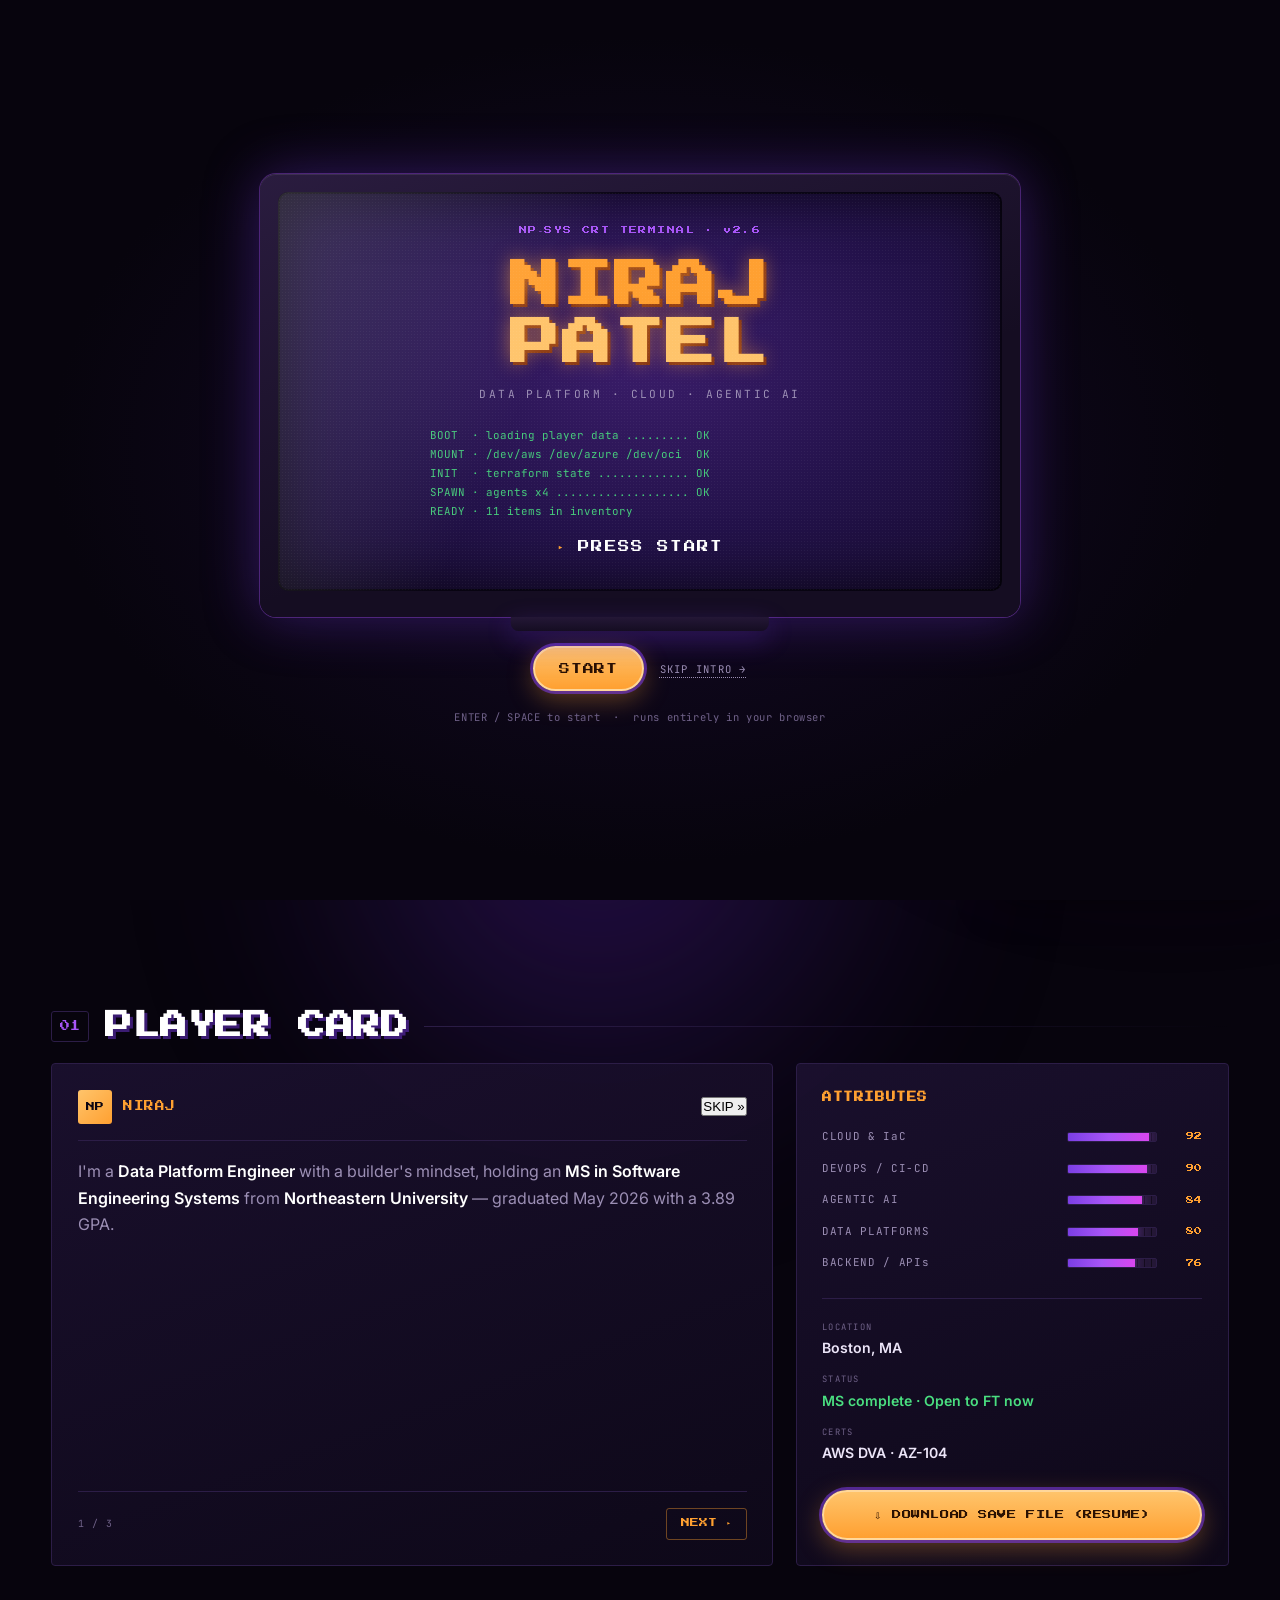
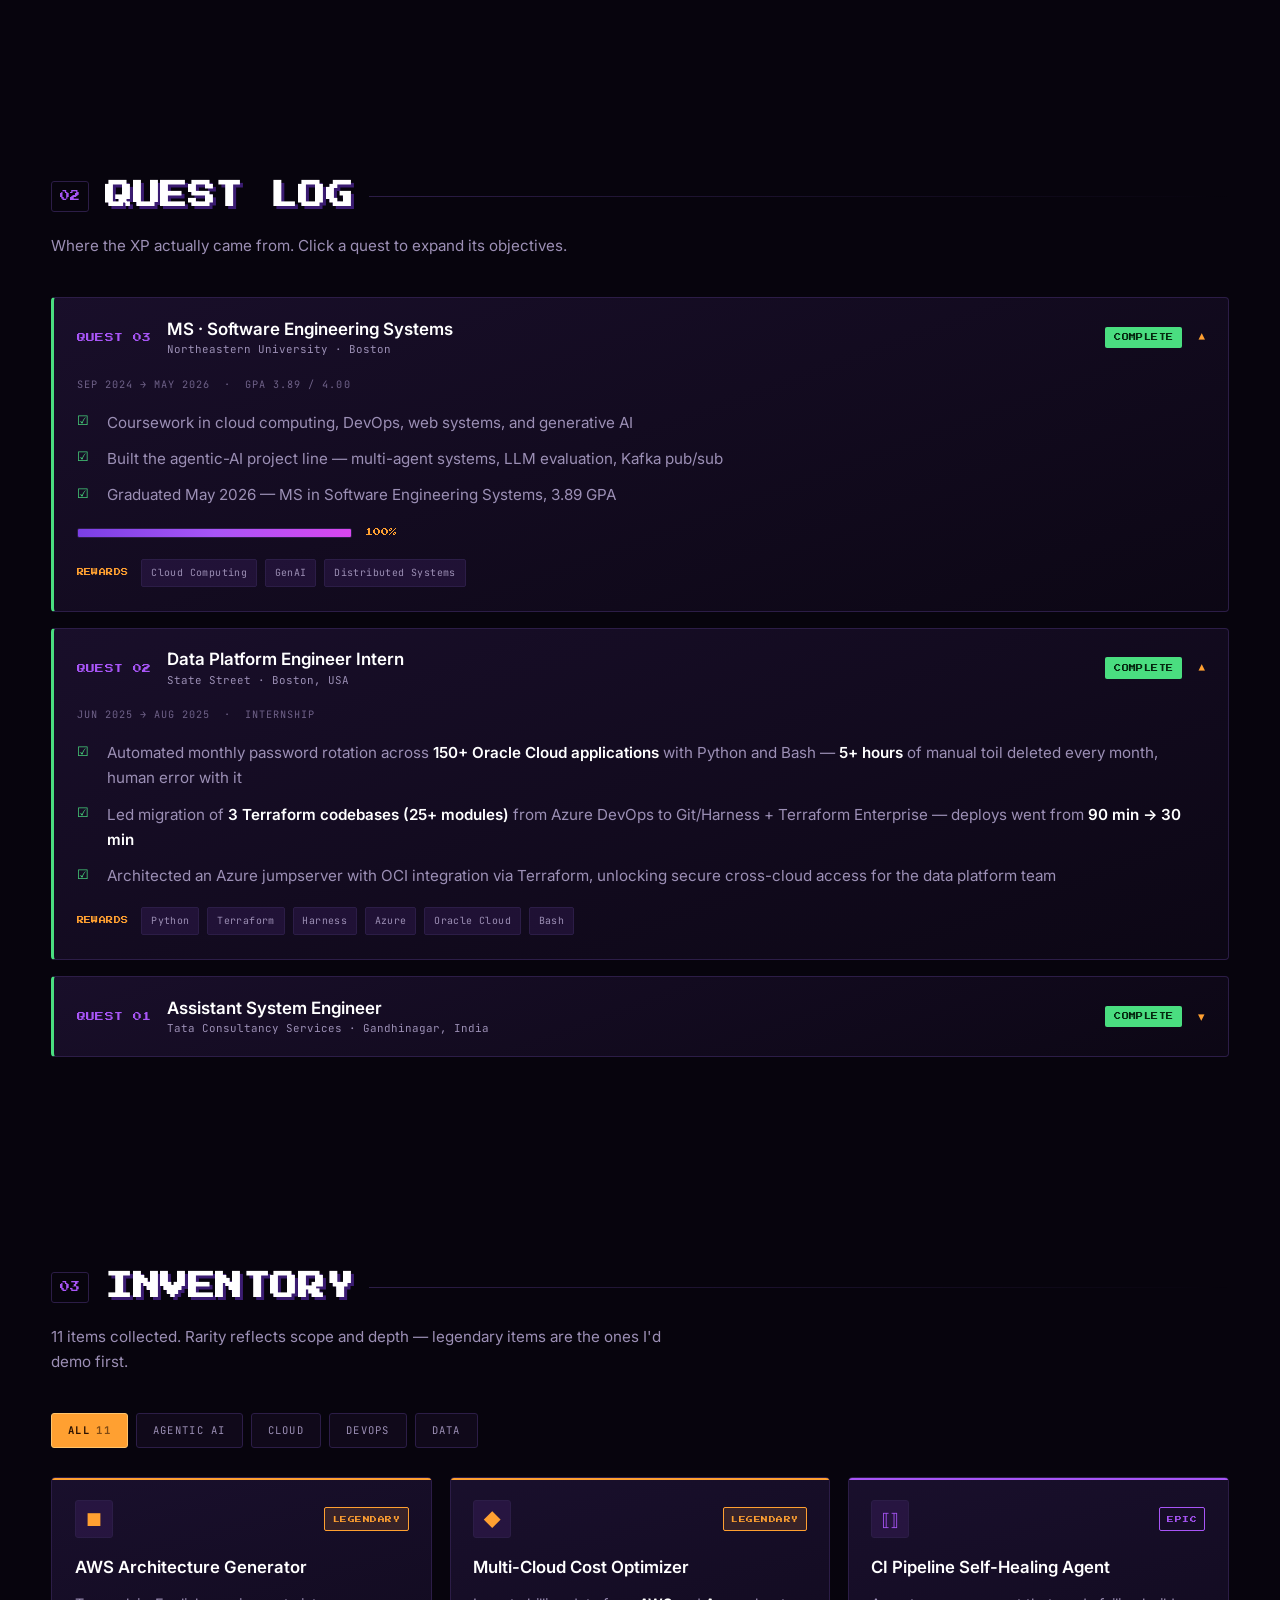
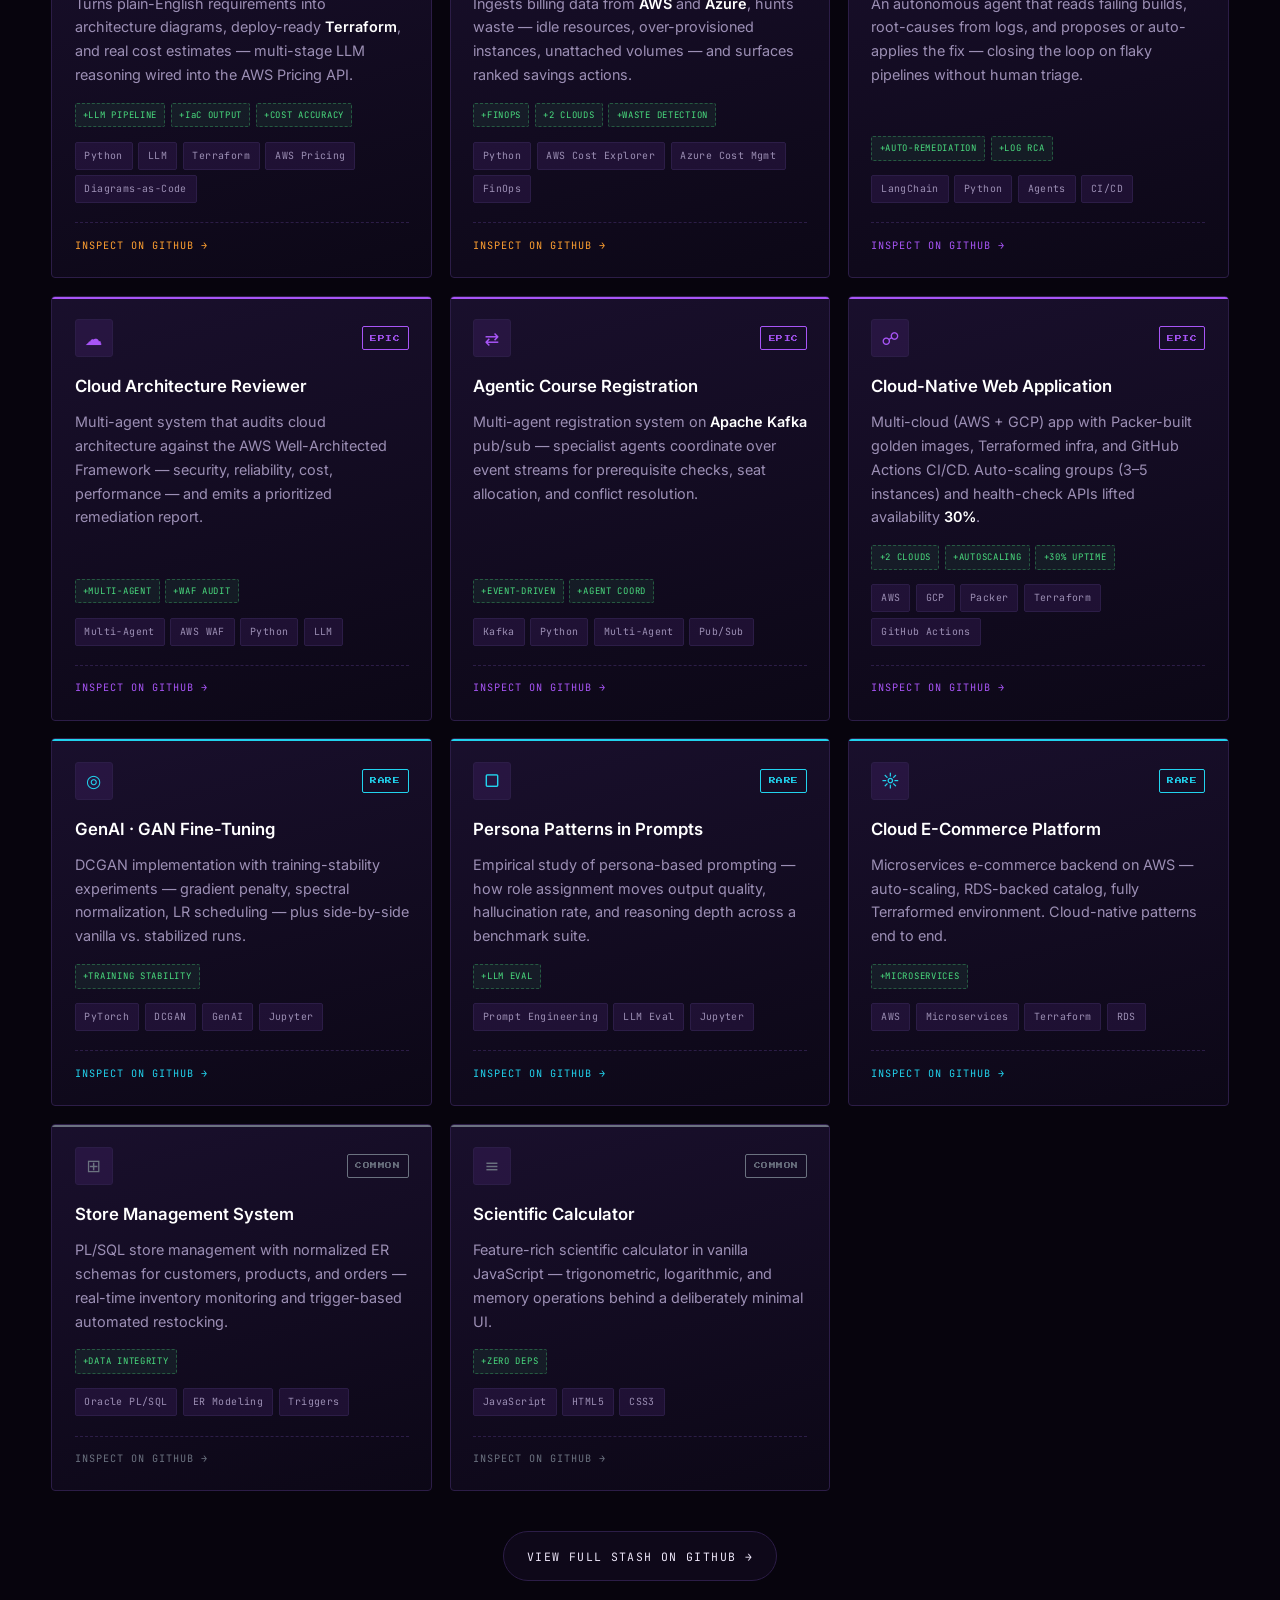
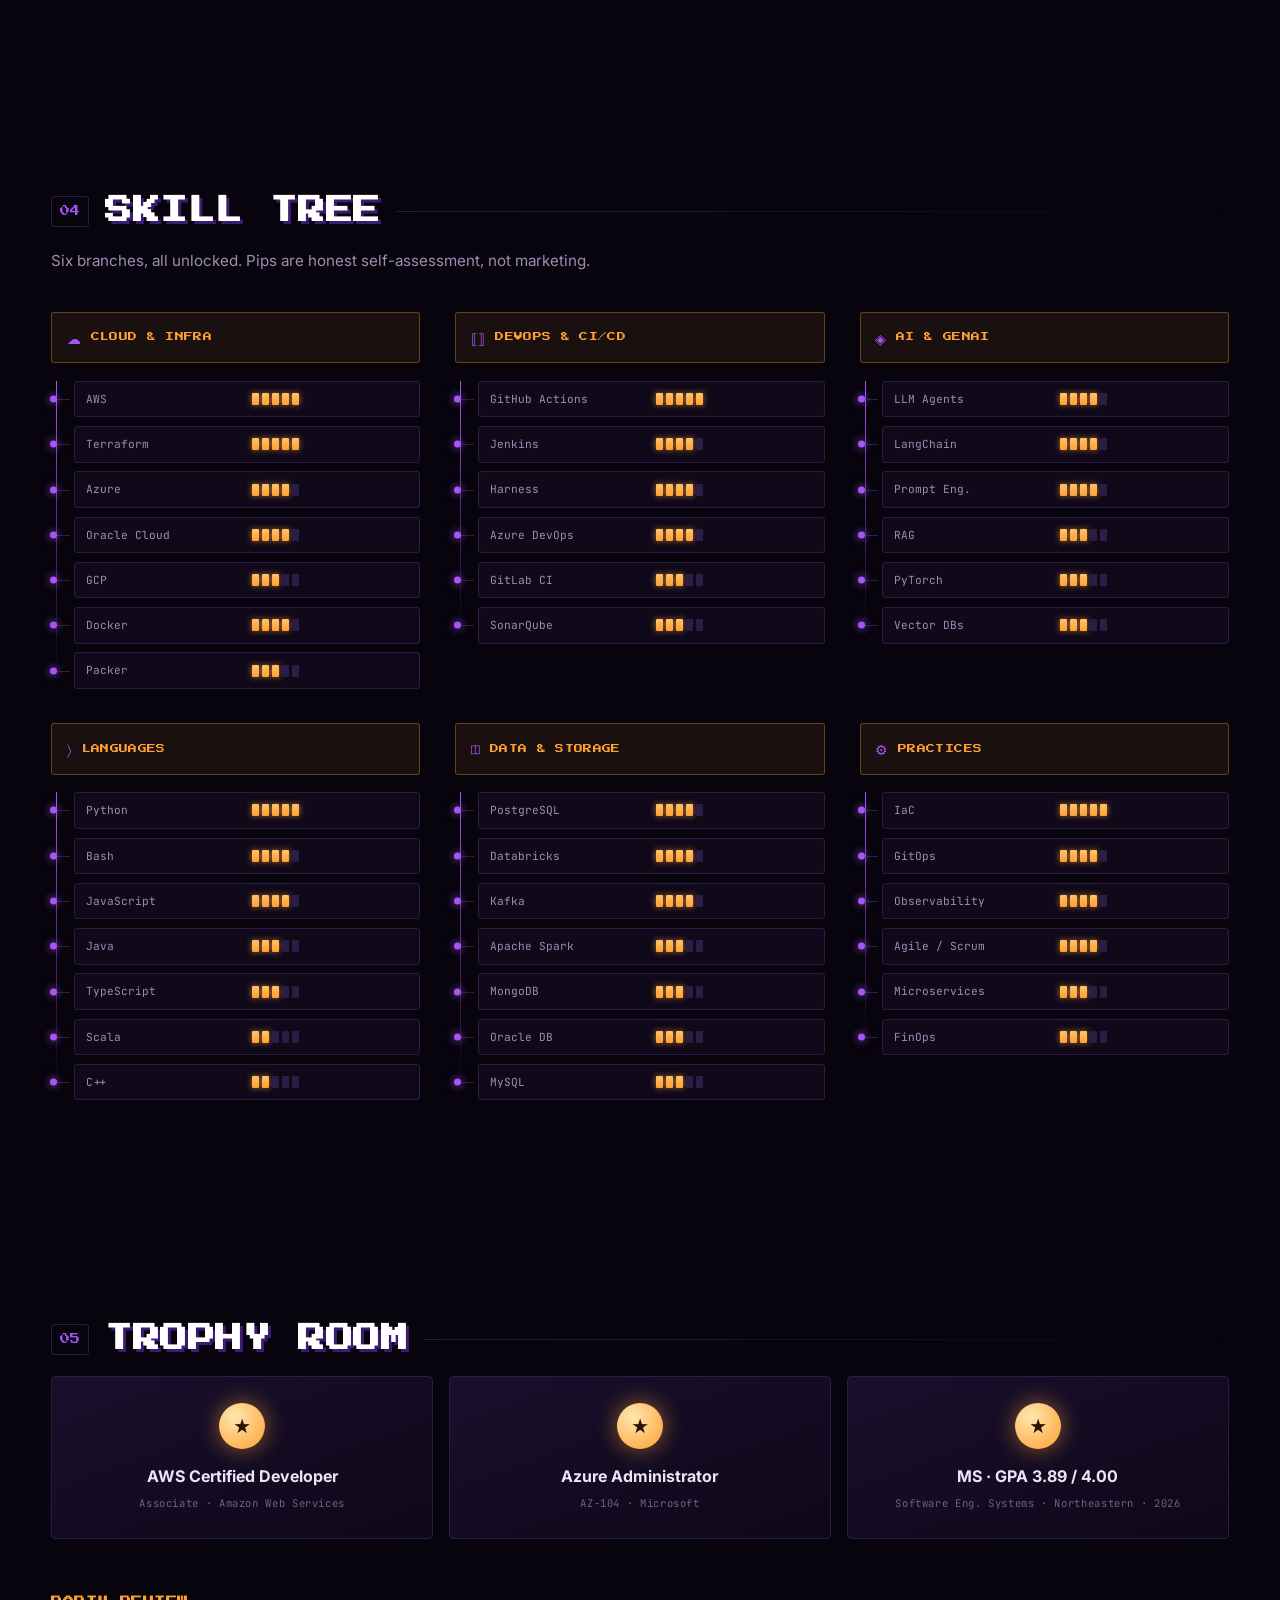
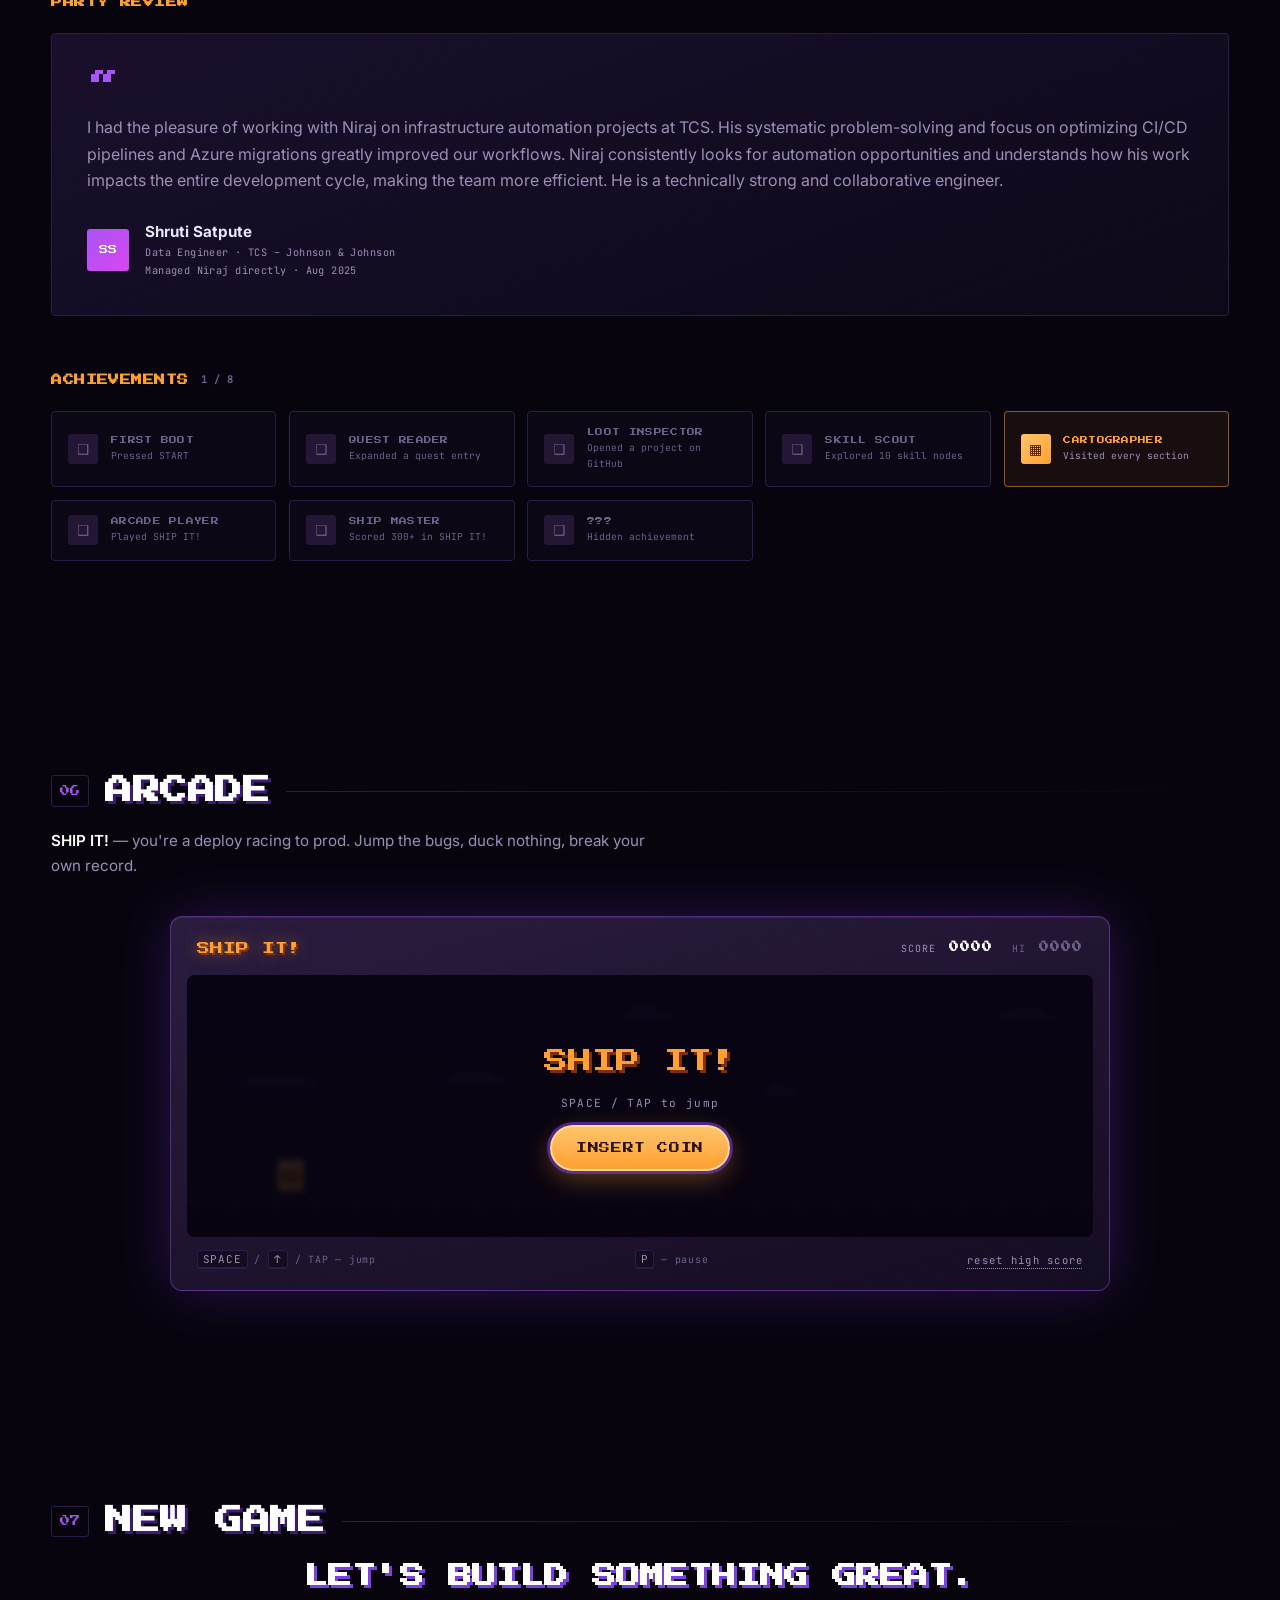
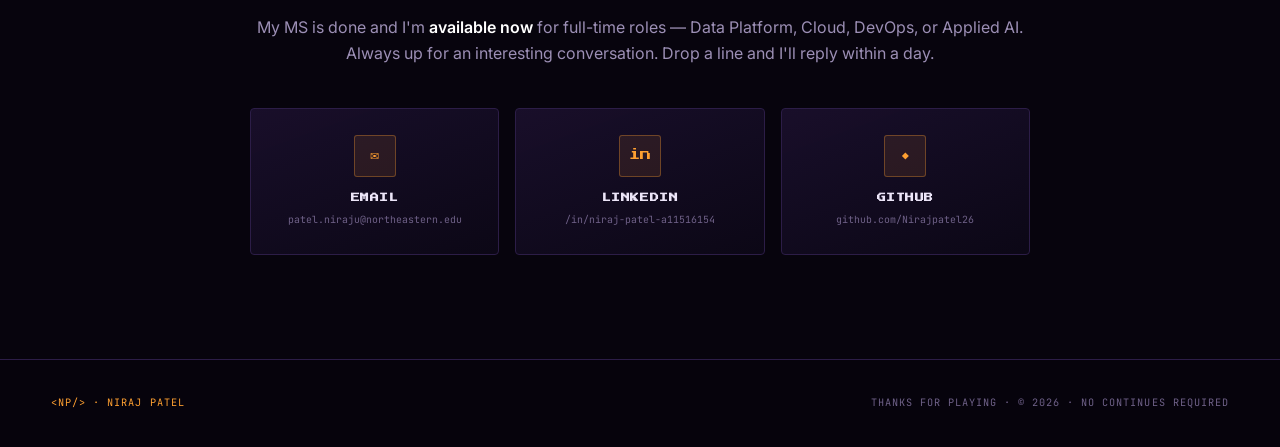
==== commit c40a395c: "Update content: MS completed, available now The MS is finished, so every "in progress" and "starting" ====
--- a/index.html
+++ b/index.html
@@ -96,7 +96,7 @@
 <section class="screen home" id="home">
     <div class="wrap home-grid">
         <div class="home-copy">
-            <p class="chip"><span class="chip-dot"></span> READY&nbsp;PLAYER&nbsp;ONE &nbsp;·&nbsp; AVAILABLE MAY 2026</p>
+            <p class="chip"><span class="chip-dot"></span> READY&nbsp;PLAYER&nbsp;ONE &nbsp;·&nbsp; AVAILABLE NOW</p>
 
             <h1 class="home-title">
                 <span class="t-small">HI, I'M</span>
@@ -109,8 +109,8 @@
 
             <p class="home-desc">
                 I build <strong>agentic AI systems</strong>, scalable <strong>cloud infrastructure</strong>, and
-                <strong>DevOps automation</strong> that deletes manual work. Currently finishing my MS at
-                Northeastern while shipping production systems for the world's largest custodian bank.
+                <strong>DevOps automation</strong> that deletes manual work. Fresh out of my MS at Northeastern,
+                with production systems shipped for the world's largest custodian bank.
             </p>
 
             <div class="home-stats">
@@ -177,7 +177,7 @@
                     <button class="dlg-next" id="dlgNext" type="button">NEXT <span class="caret">&#9656;</span></button>
                 </div>
                 <template id="dlgLines">
-                    <p>I'm a <strong>Data Platform Engineer</strong> with a builder's mindset — currently finishing an <strong>MS in Software Engineering Systems</strong> at <strong>Northeastern University</strong> (May 2026, GPA 3.89).</p>
+                    <p>I'm a <strong>Data Platform Engineer</strong> with a builder's mindset, holding an <strong>MS in Software Engineering Systems</strong> from <strong>Northeastern University</strong> — graduated May 2026 with a 3.89 GPA.</p>
                     <p>Most recently at <strong>State Street</strong> I killed manual toil across <strong>150+ Oracle Cloud apps</strong> and moved <strong>25+ Terraform modules</strong> onto a modern Git/Harness pipeline. Before that: two years at <strong>TCS</strong> shipping CI/CD and cloud migrations for enterprise clients.</p>
                     <p>Lately I live in <strong>agentic AI</strong> — multi-agent cloud architecture review, self-healing CI pipelines, natural-language-to-IaC. The intersection of <span class="accent">infrastructure</span>, <span class="accent">automation</span>, and <span class="accent">intelligence</span> is my favourite place to be.</p>
                 </template>
@@ -196,7 +196,7 @@
 
                 <div class="stat-strip">
                     <div><span class="dim">LOCATION</span><b>Boston, MA</b></div>
-                    <div><span class="dim">STATUS</span><b class="ok">Open to FT · May 2026</b></div>
+                    <div><span class="dim">STATUS</span><b class="ok">MS complete · Open to FT now</b></div>
                     <div><span class="dim">CERTS</span><b>AWS DVA · AZ-104</b></div>
                 </div>
 
@@ -220,12 +220,12 @@
 
         <div class="quest-log">
 
-            <article class="quest open" data-state="active">
+            <article class="quest open" data-state="done">
                 <button class="quest-head" type="button" aria-expanded="true">
                     <span class="quest-id">QUEST 03</span>
                     <span class="quest-title">MS · Software Engineering Systems</span>
                     <span class="quest-org">Northeastern University · Boston</span>
-                    <span class="badge badge-active">IN PROGRESS</span>
+                    <span class="badge badge-done">COMPLETE</span>
                     <span class="quest-chevron" aria-hidden="true">&#9662;</span>
                 </button>
                 <div class="quest-body">
@@ -233,10 +233,10 @@
                     <ul class="objectives">
                         <li class="done">Coursework in cloud computing, DevOps, web systems, and generative AI</li>
                         <li class="done">Built the agentic-AI project line — multi-agent systems, LLM evaluation, Kafka pub/sub</li>
-                        <li class="todo">Final semester &amp; graduation — May 2026</li>
+                        <li class="done">Graduated May 2026 — MS in Software Engineering Systems, 3.89 GPA</li>
                     </ul>
                     <div class="quest-progress">
-                        <span class="meter" data-fill="85"><i></i></span><span class="attr-val">85%</span>
+                        <span class="meter" data-fill="100"><i></i></span><span class="attr-val">100%</span>
                     </div>
                     <div class="loot">
                         <span class="loot-label">REWARDS</span>
@@ -596,8 +596,8 @@
             </div>
             <div class="panel cert">
                 <span class="cert-badge">&#9733;</span>
-                <h3>GPA 3.89 / 4.00</h3>
-                <p class="dim">MS SES · Northeastern University</p>
+                <h3>MS · GPA 3.89 / 4.00</h3>
+                <p class="dim">Software Eng. Systems · Northeastern · 2026</p>
             </div>
         </div>
 
@@ -675,8 +675,9 @@
         <div class="contact-wrap">
             <h3 class="contact-h">LET'S&nbsp;BUILD&nbsp;SOMETHING&nbsp;GREAT.</h3>
             <p class="contact-p">
-                I'm looking for full-time roles starting <strong>May 2026</strong> — Data Platform, Cloud, DevOps, or
-                Applied AI. Always up for an interesting conversation. Drop a line and I'll reply within a day.
+                My MS is done and I'm <strong>available now</strong> for full-time roles — Data Platform, Cloud,
+                DevOps, or Applied AI. Always up for an interesting conversation. Drop a line and I'll reply
+                within a day.
             </p>
 
             <div class="contact-grid">
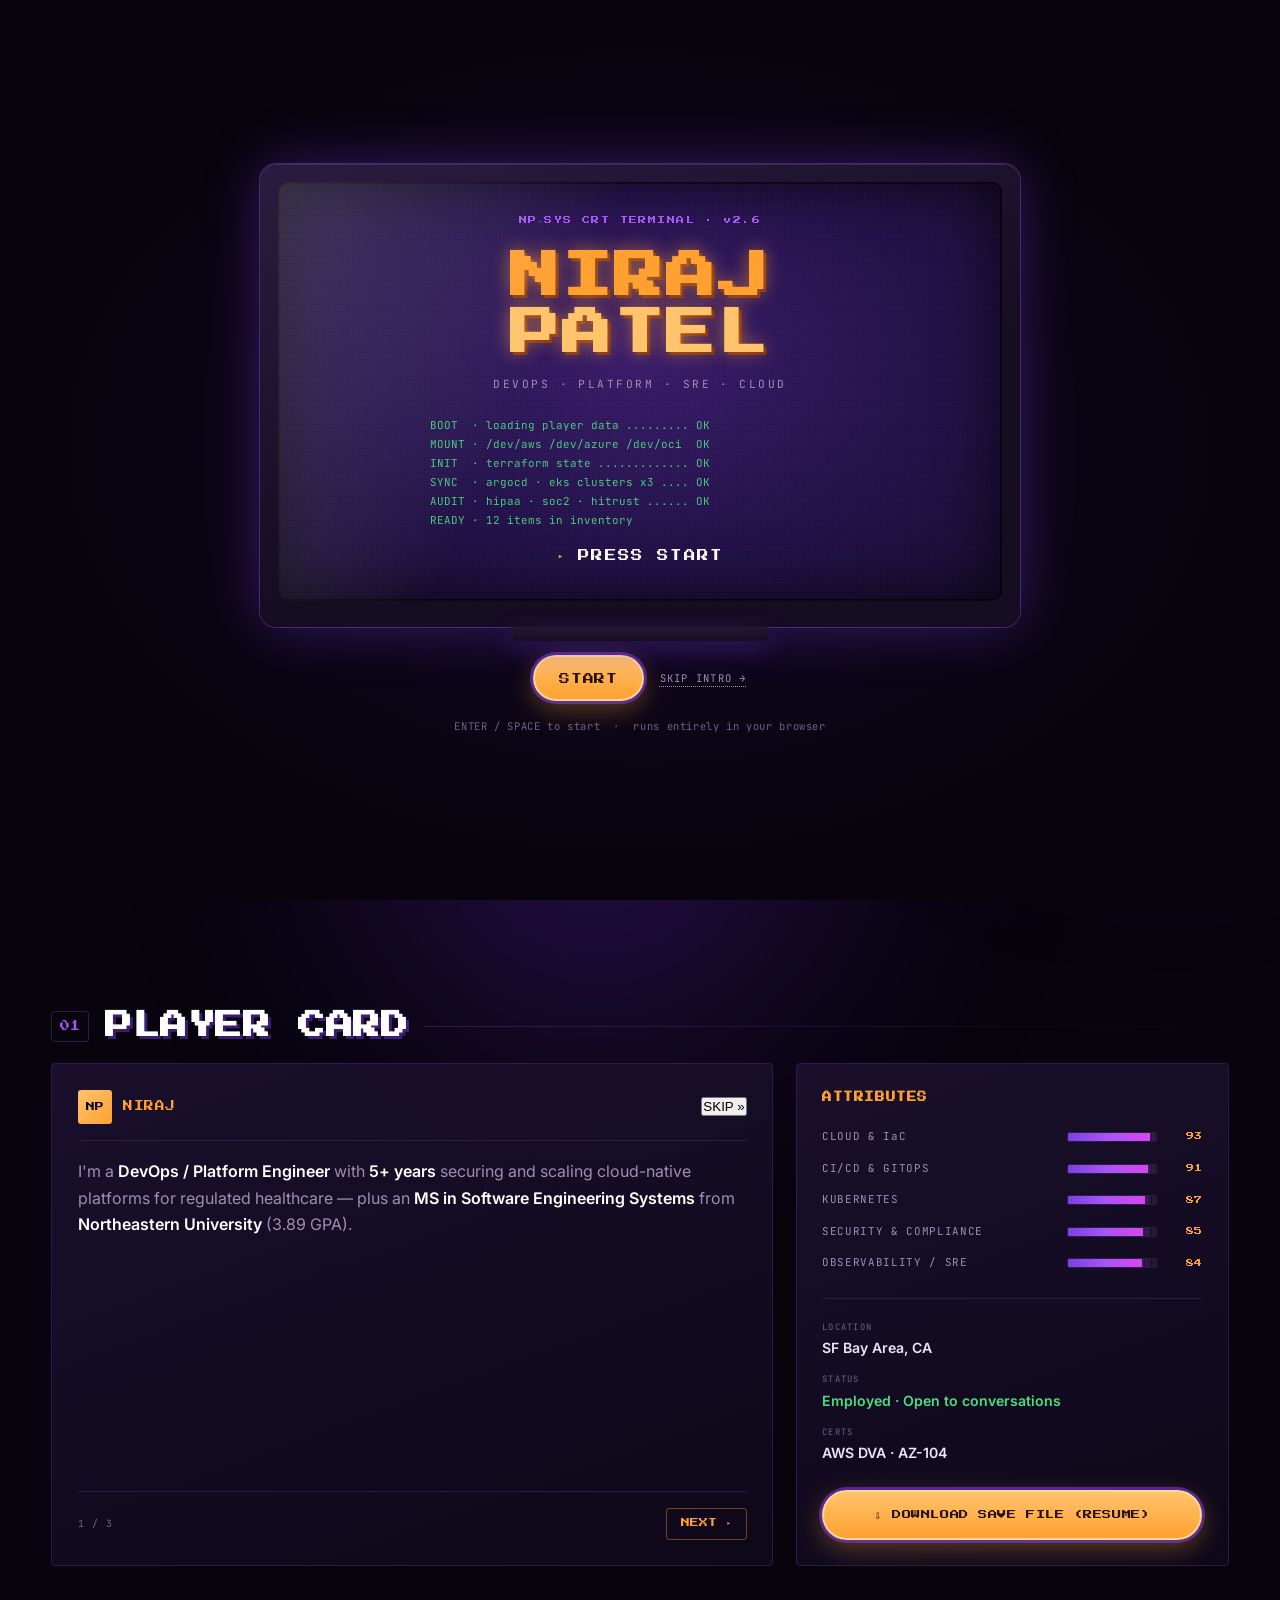
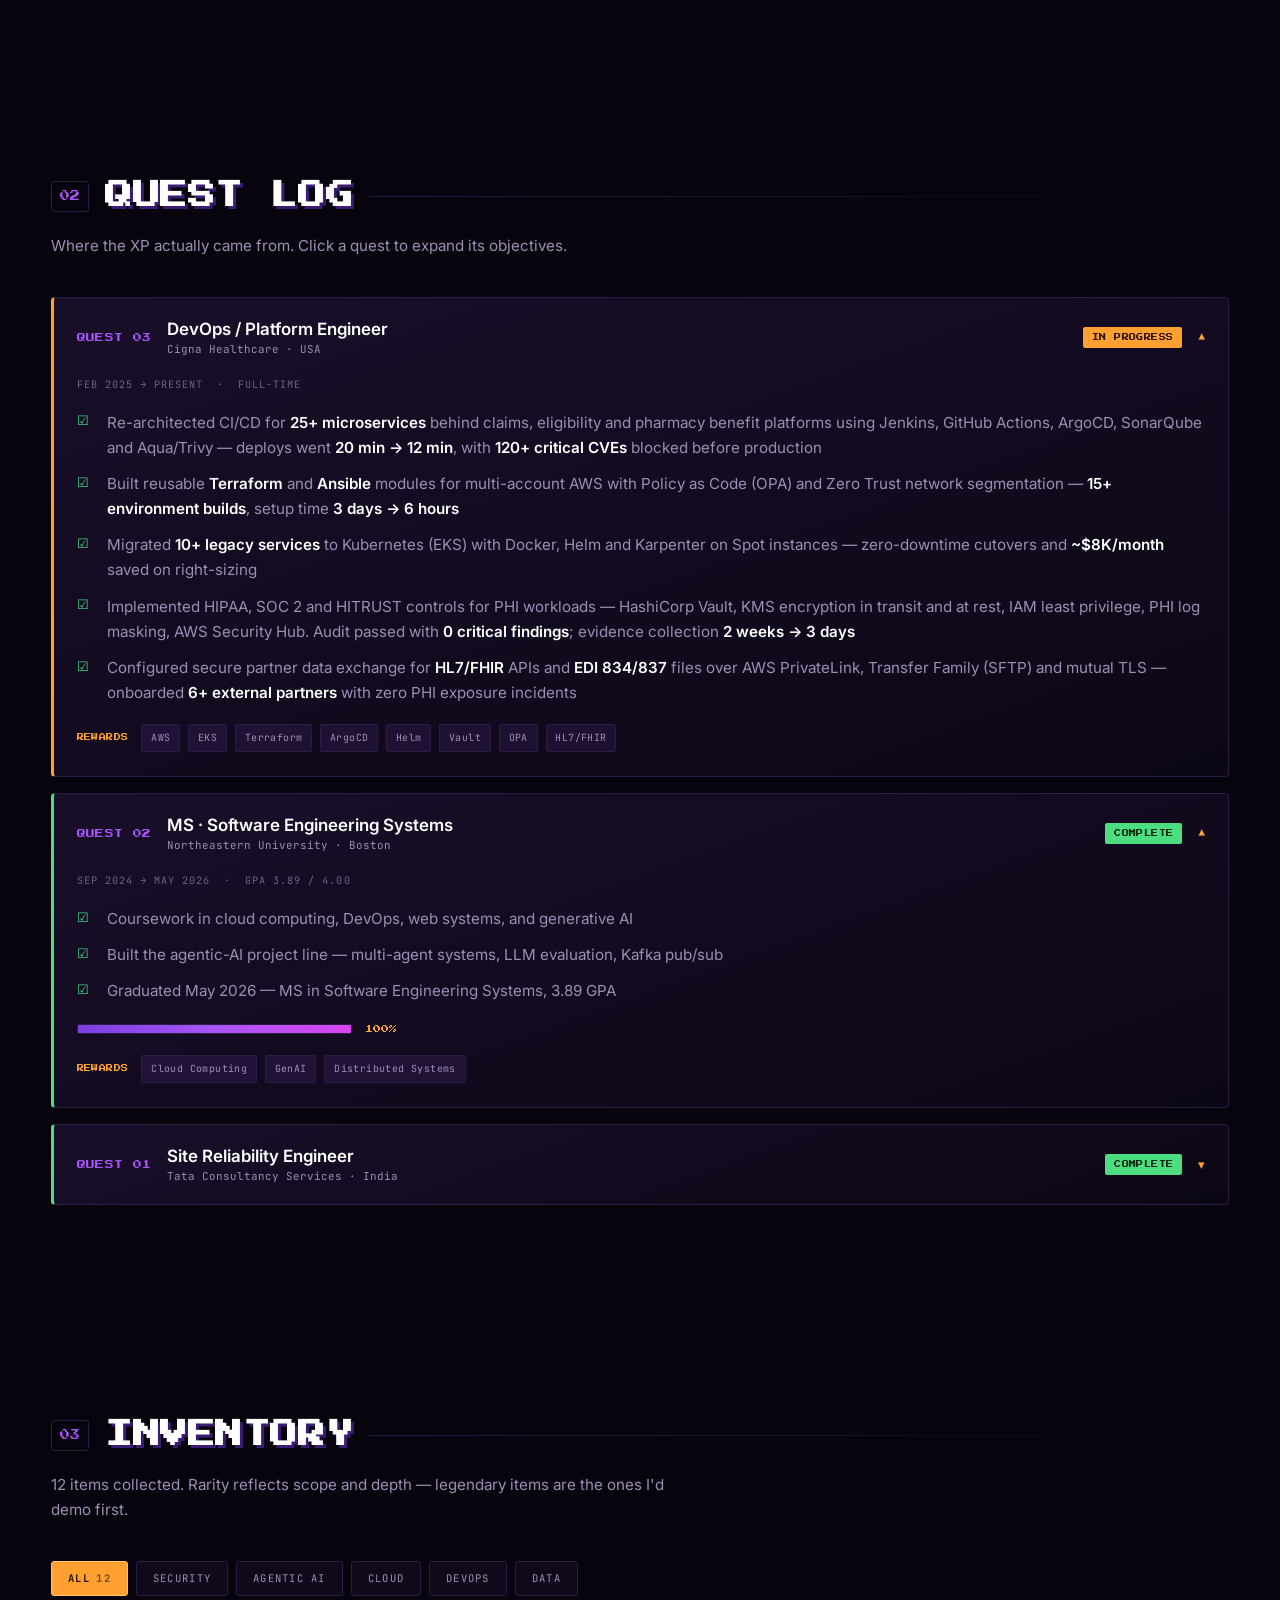
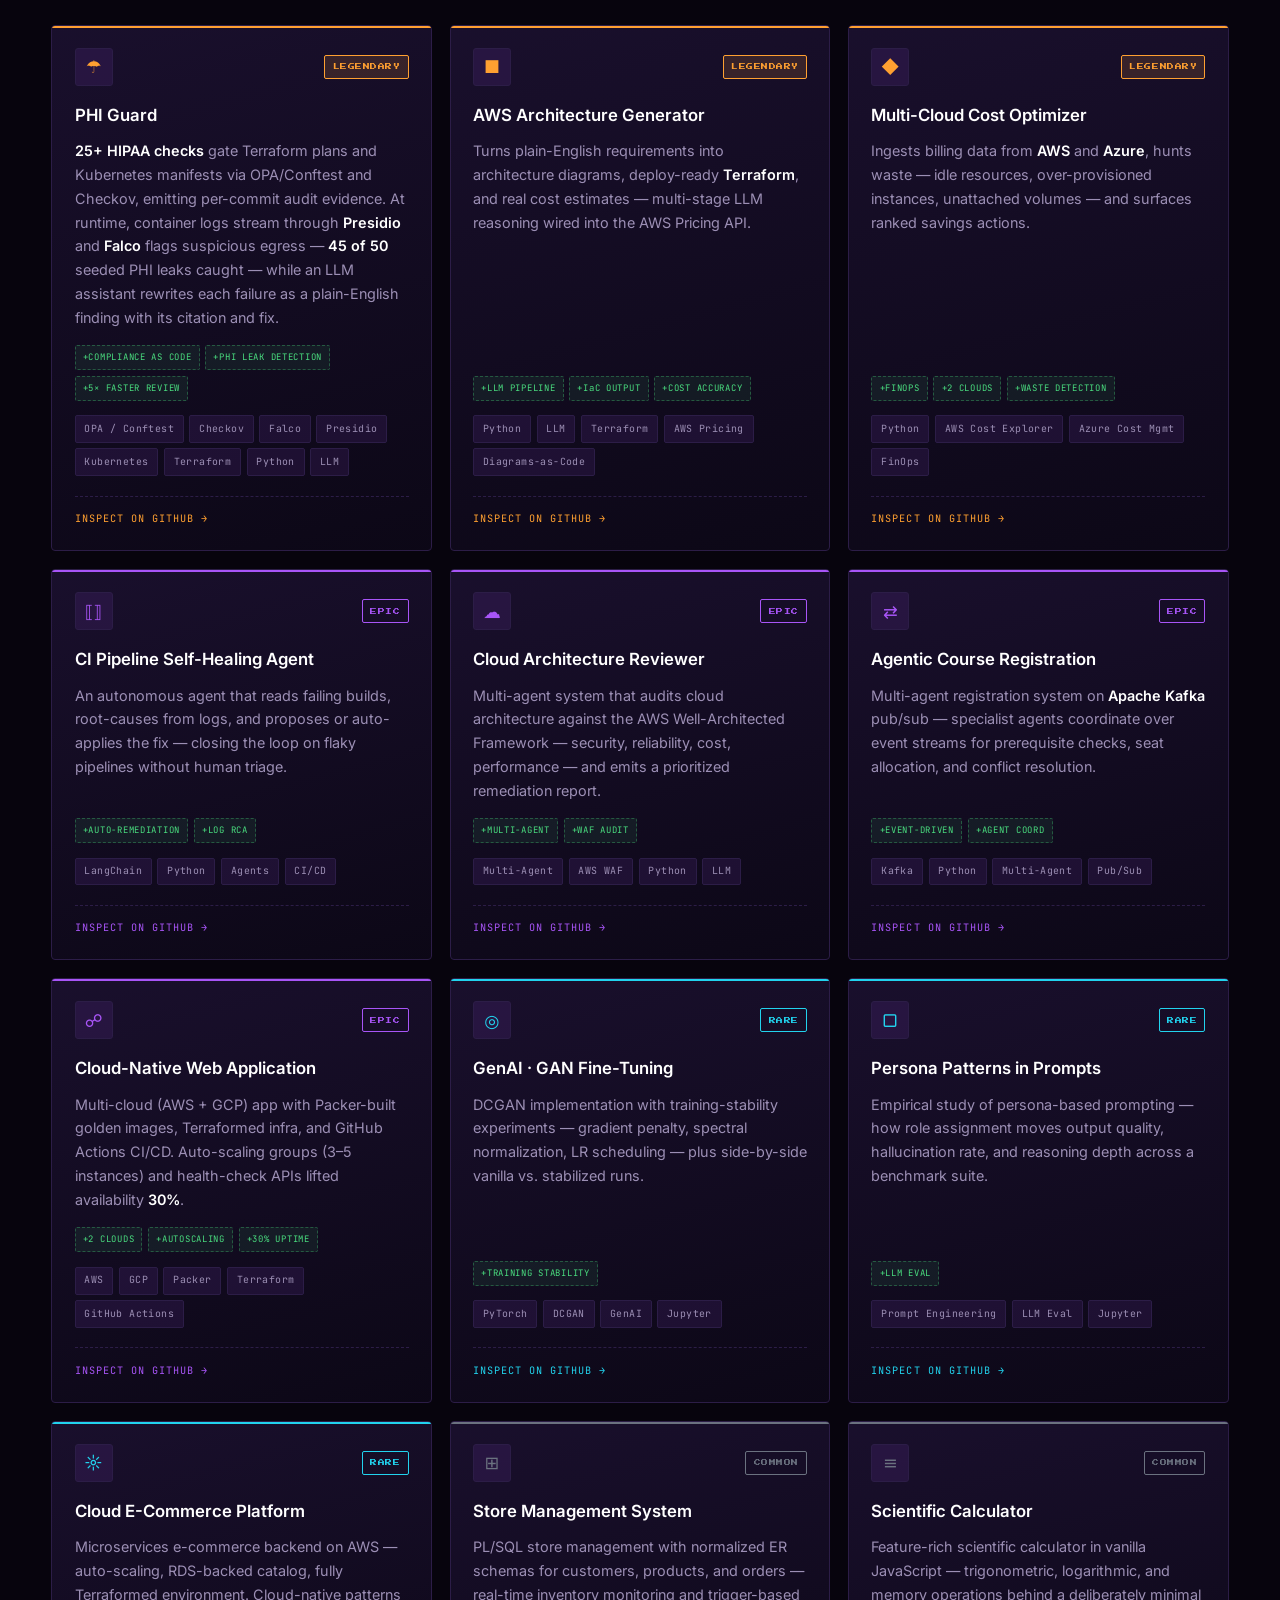
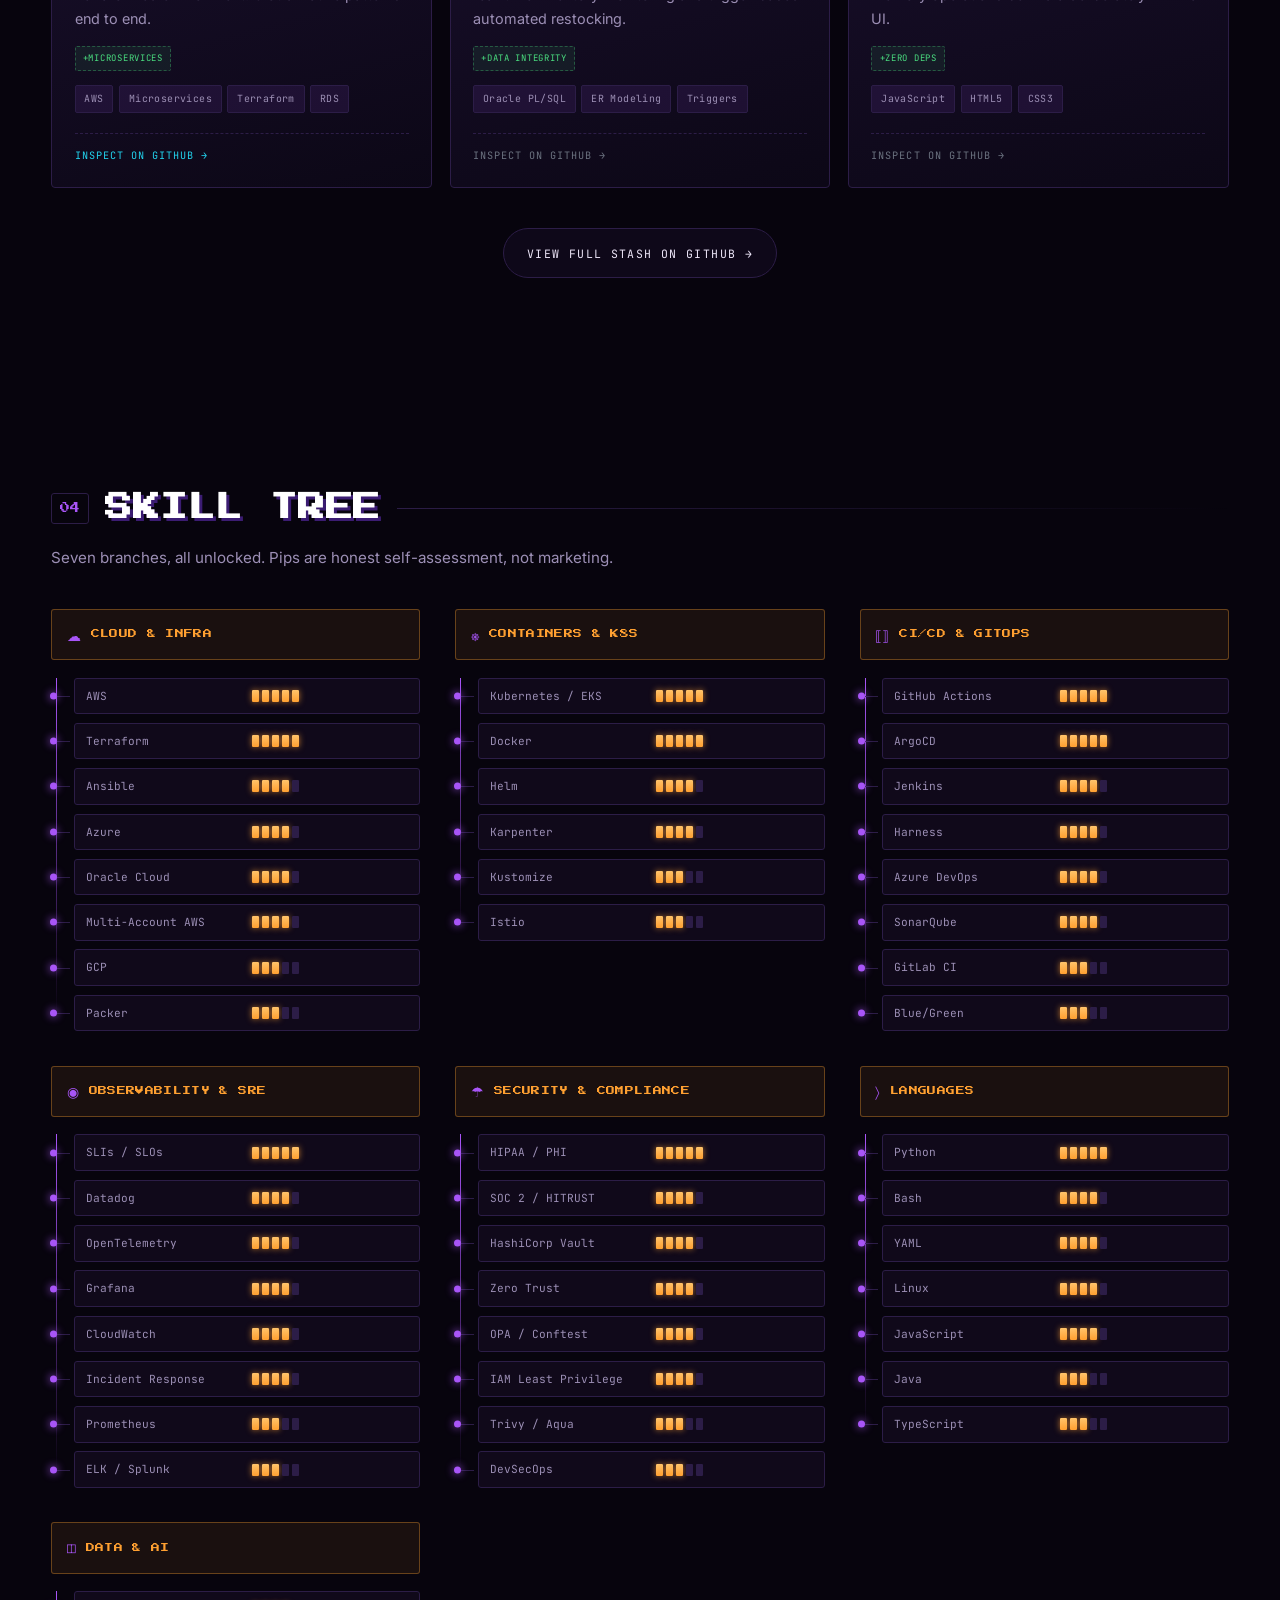
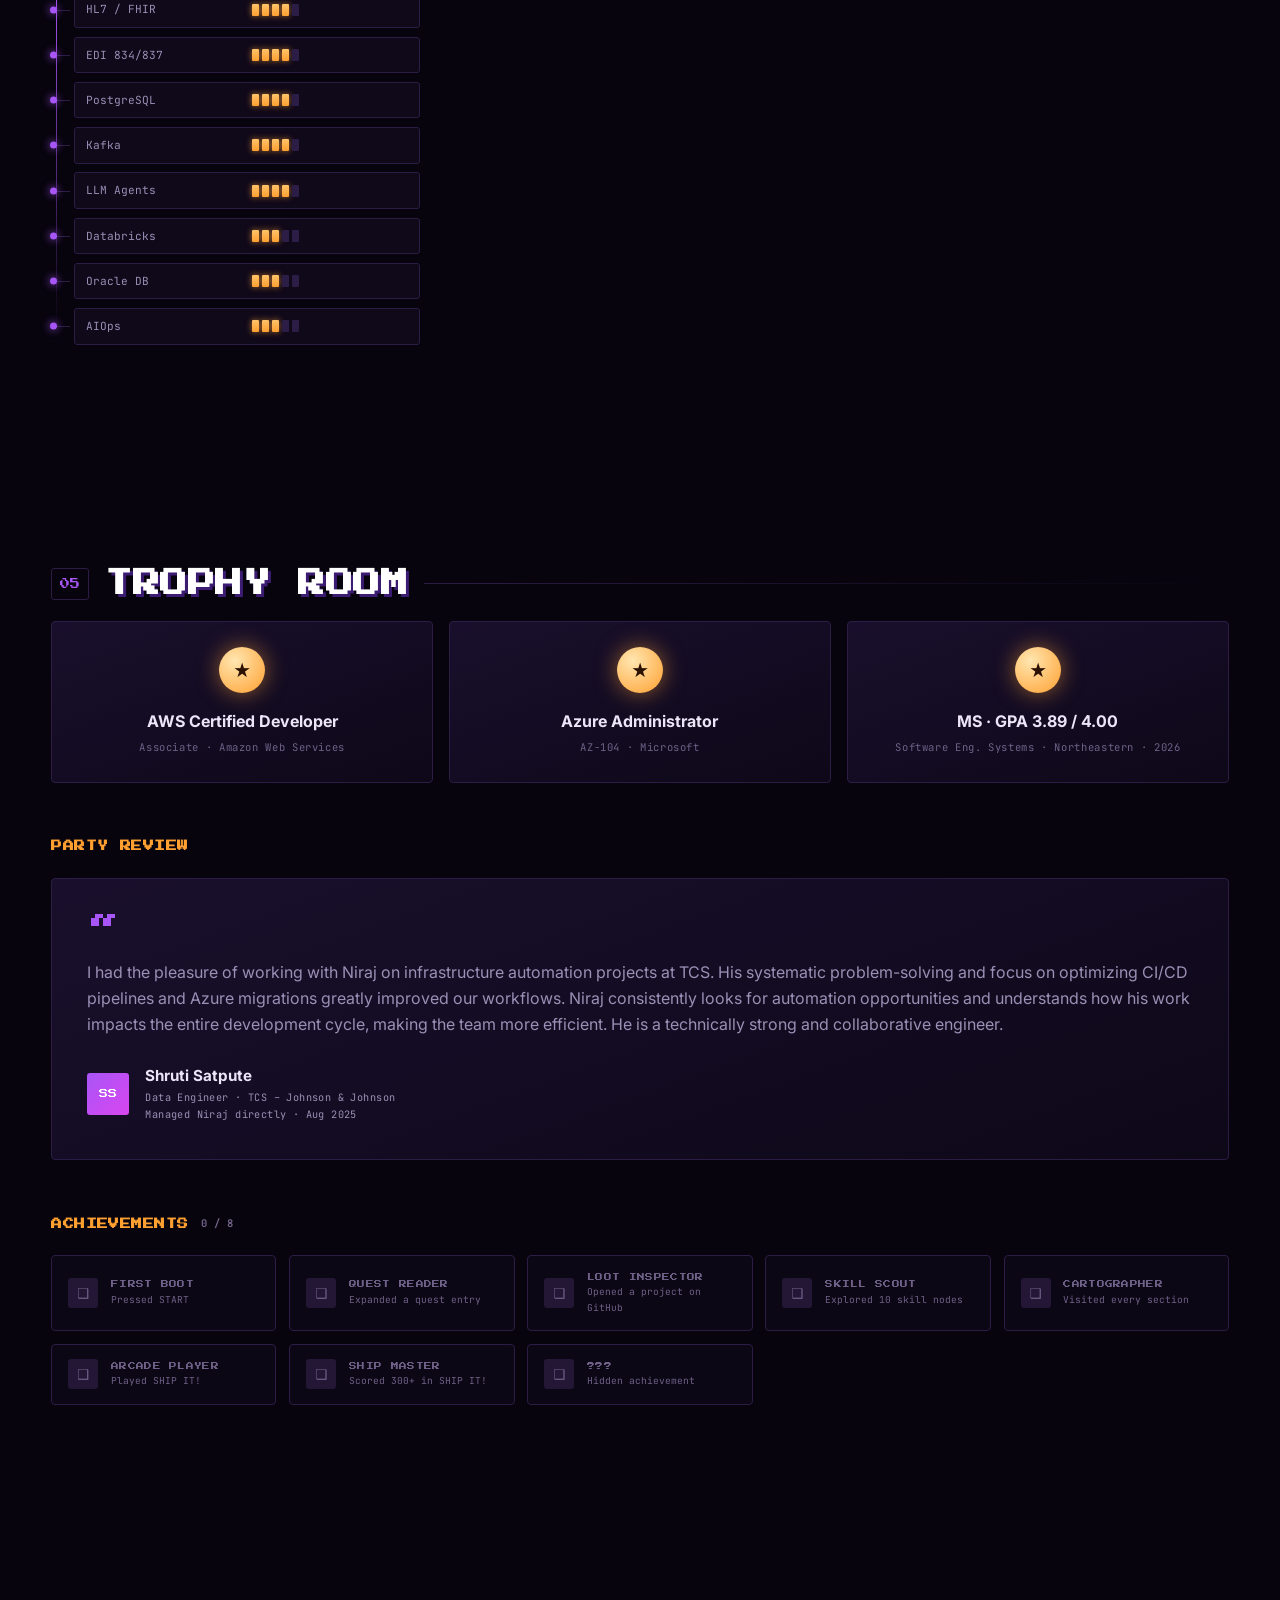
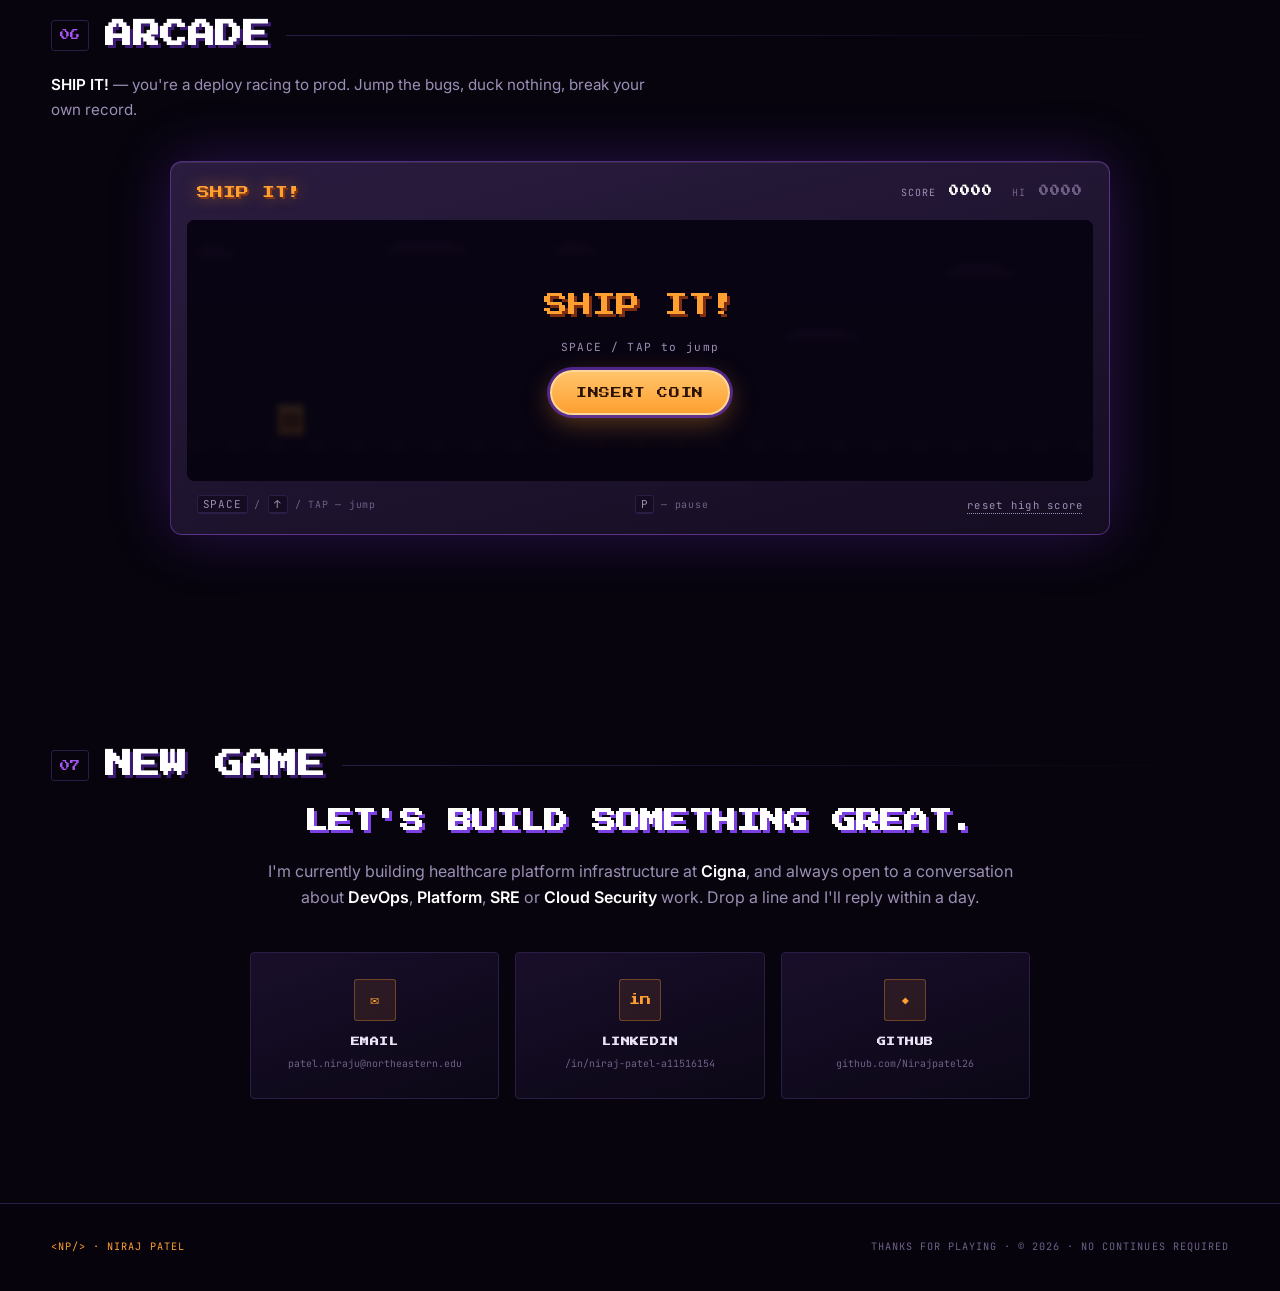
==== commit 5452d037: "Align portfolio with DevOps / Platform Engineer resume Reposition the site from Data Platform / Agen" ====
--- a/index.html
+++ b/index.html
@@ -3,9 +3,9 @@
 <head>
     <meta charset="UTF-8">
     <meta name="viewport" content="width=device-width, initial-scale=1.0">
-    <meta name="description" content="Niraj Patel — Data Platform &amp; Cloud Engineer. An arcade-styled portfolio: quests, loot, skill trees, and one playable mini-game.">
+    <meta name="description" content="Niraj Patel — DevOps &amp; Platform Engineer. An arcade-styled portfolio: quests, loot, skill trees, and one playable mini-game.">
     <meta name="theme-color" content="#07040d">
-    <title>Niraj Patel · Player One · Data Platform &amp; Cloud Engineer</title>
+    <title>Niraj Patel · Player One · DevOps &amp; Platform Engineer</title>
     <link rel="icon" type="image/jpeg" href="profile.jpg">
     <link rel="stylesheet" href="main.css">
     <link rel="preconnect" href="https://fonts.googleapis.com">
@@ -32,7 +32,7 @@
                     <span class="boot-title-line">NIRAJ</span>
                     <span class="boot-title-line accent">PATEL</span>
                 </h1>
-                <p class="boot-sub">DATA&nbsp;PLATFORM&nbsp;·&nbsp;CLOUD&nbsp;·&nbsp;AGENTIC&nbsp;AI</p>
+                <p class="boot-sub">DEVOPS&nbsp;·&nbsp;PLATFORM&nbsp;·&nbsp;SRE&nbsp;·&nbsp;CLOUD</p>
                 <pre class="boot-log" id="bootLog" aria-hidden="true"></pre>
                 <p class="boot-press" id="bootPress">
                     <span class="caret">&#9656;</span> PRESS START
@@ -96,7 +96,7 @@
 <section class="screen home" id="home">
     <div class="wrap home-grid">
         <div class="home-copy">
-            <p class="chip"><span class="chip-dot"></span> READY&nbsp;PLAYER&nbsp;ONE &nbsp;·&nbsp; AVAILABLE NOW</p>
+            <p class="chip"><span class="chip-dot"></span> READY&nbsp;PLAYER&nbsp;ONE &nbsp;·&nbsp; OPEN TO OPPORTUNITIES</p>
 
             <h1 class="home-title">
                 <span class="t-small">HI, I'M</span>
@@ -104,20 +104,21 @@
             </h1>
 
             <p class="home-role">
-                CLASS &rsaquo; <span class="accent" id="roleRotator">DATA PLATFORM ENGINEER</span><span class="blink">_</span>
+                CLASS &rsaquo; <span class="accent" id="roleRotator">DEVOPS / PLATFORM ENGINEER</span><span class="blink">_</span>
             </p>
 
             <p class="home-desc">
-                I build <strong>agentic AI systems</strong>, scalable <strong>cloud infrastructure</strong>, and
-                <strong>DevOps automation</strong> that deletes manual work. Fresh out of my MS at Northeastern,
-                with production systems shipped for the world's largest custodian bank.
+                I secure and scale <strong>cloud-native platforms</strong> for regulated healthcare — multi-account
+                <strong>AWS</strong> and <strong>EKS</strong> foundations in Terraform, shipped through
+                <strong>GitOps</strong> pipelines, kept honest with SLOs and OpenTelemetry. HIPAA, HITRUST and SOC 2
+                become automated guardrails, not spreadsheets.
             </p>
 
             <div class="home-stats">
+                <div class="stat-box"><b data-count="5" data-suffix="+">5+</b><span>YRS EXPERIENCE</span></div>
+                <div class="stat-box"><b data-count="99.95" data-dec="2" data-suffix="%">99.95%</b><span>AVAILABILITY</span></div>
+                <div class="stat-box"><b data-count="25" data-suffix="+">25+</b><span>MICROSERVICES</span></div>
                 <div class="stat-box"><b data-count="3.89" data-dec="2">3.89</b><span>GPA · NEU</span></div>
-                <div class="stat-box"><b data-count="2" data-suffix="+">2+</b><span>YRS INDUSTRY</span></div>
-                <div class="stat-box"><b data-count="15" data-suffix="+">15+</b><span>PROJECTS</span></div>
-                <div class="stat-box"><b data-count="150" data-suffix="+">150+</b><span>APPS AUTOMATED</span></div>
             </div>
 
             <div class="home-btns">
@@ -143,9 +144,9 @@
             </div>
             <span class="pix-tag pt-1">AWS</span>
             <span class="pix-tag pt-2">TERRAFORM</span>
-            <span class="pix-tag pt-3">PYTHON</span>
-            <span class="pix-tag pt-4">GENAI</span>
-            <span class="pix-tag pt-5">DOCKER</span>
+            <span class="pix-tag pt-3">ARGOCD</span>
+            <span class="pix-tag pt-4">KUBERNETES</span>
+            <span class="pix-tag pt-5">VAULT</span>
         </div>
     </div>
 
@@ -177,9 +178,9 @@
                     <button class="dlg-next" id="dlgNext" type="button">NEXT <span class="caret">&#9656;</span></button>
                 </div>
                 <template id="dlgLines">
-                    <p>I'm a <strong>Data Platform Engineer</strong> with a builder's mindset, holding an <strong>MS in Software Engineering Systems</strong> from <strong>Northeastern University</strong> — graduated May 2026 with a 3.89 GPA.</p>
-                    <p>Most recently at <strong>State Street</strong> I killed manual toil across <strong>150+ Oracle Cloud apps</strong> and moved <strong>25+ Terraform modules</strong> onto a modern Git/Harness pipeline. Before that: two years at <strong>TCS</strong> shipping CI/CD and cloud migrations for enterprise clients.</p>
-                    <p>Lately I live in <strong>agentic AI</strong> — multi-agent cloud architecture review, self-healing CI pipelines, natural-language-to-IaC. The intersection of <span class="accent">infrastructure</span>, <span class="accent">automation</span>, and <span class="accent">intelligence</span> is my favourite place to be.</p>
+                    <p>I'm a <strong>DevOps / Platform Engineer</strong> with <strong>5+ years</strong> securing and scaling cloud-native platforms for regulated healthcare — plus an <strong>MS in Software Engineering Systems</strong> from <strong>Northeastern University</strong> (3.89 GPA).</p>
+                    <p>At <strong>Cigna Healthcare</strong> I re-architected CI/CD for <strong>25+ microservices</strong>, moved <strong>10+ legacy services onto EKS</strong> with zero-downtime cutovers, and turned HIPAA, HITRUST and SOC 2 into automated guardrails for PHI. Before that, three years as an <strong>SRE at TCS</strong> — on-call, SLOs, and multi-AZ disaster recovery.</p>
+                    <p>What I actually enjoy: making the safe path the fast path. <span class="accent">Policy as code</span>, <span class="accent">Zero Trust</span> networking, and <span class="accent">audit-ready evidence</span> generated by the pipeline instead of a human with a checklist.</p>
                 </template>
             </div>
 
@@ -187,16 +188,16 @@
             <div class="panel attrs">
                 <h3 class="panel-title">ATTRIBUTES</h3>
                 <ul class="attr-list">
-                    <li><span class="attr-name">CLOUD &amp; IaC</span><span class="meter" data-fill="92"><i></i></span><span class="attr-val">92</span></li>
-                    <li><span class="attr-name">DEVOPS / CI-CD</span><span class="meter" data-fill="90"><i></i></span><span class="attr-val">90</span></li>
-                    <li><span class="attr-name">AGENTIC AI</span><span class="meter" data-fill="84"><i></i></span><span class="attr-val">84</span></li>
-                    <li><span class="attr-name">DATA PLATFORMS</span><span class="meter" data-fill="80"><i></i></span><span class="attr-val">80</span></li>
-                    <li><span class="attr-name">BACKEND / APIs</span><span class="meter" data-fill="76"><i></i></span><span class="attr-val">76</span></li>
+                    <li><span class="attr-name">CLOUD &amp; IaC</span><span class="meter" data-fill="93"><i></i></span><span class="attr-val">93</span></li>
+                    <li><span class="attr-name">CI/CD &amp; GITOPS</span><span class="meter" data-fill="91"><i></i></span><span class="attr-val">91</span></li>
+                    <li><span class="attr-name">KUBERNETES</span><span class="meter" data-fill="87"><i></i></span><span class="attr-val">87</span></li>
+                    <li><span class="attr-name">SECURITY &amp; COMPLIANCE</span><span class="meter" data-fill="85"><i></i></span><span class="attr-val">85</span></li>
+                    <li><span class="attr-name">OBSERVABILITY / SRE</span><span class="meter" data-fill="84"><i></i></span><span class="attr-val">84</span></li>
                 </ul>
 
                 <div class="stat-strip">
-                    <div><span class="dim">LOCATION</span><b>Boston, MA</b></div>
-                    <div><span class="dim">STATUS</span><b class="ok">MS complete · Open to FT now</b></div>
+                    <div><span class="dim">LOCATION</span><b>SF Bay Area, CA</b></div>
+                    <div><span class="dim">STATUS</span><b class="ok">Employed · Open to conversations</b></div>
                     <div><span class="dim">CERTS</span><b>AWS DVA · AZ-104</b></div>
                 </div>
 
@@ -220,9 +221,33 @@
 
         <div class="quest-log">
 
+            <article class="quest open" data-state="active">
+                <button class="quest-head" type="button" aria-expanded="true">
+                    <span class="quest-id">QUEST 03</span>
+                    <span class="quest-title">DevOps / Platform Engineer</span>
+                    <span class="quest-org">Cigna Healthcare · USA</span>
+                    <span class="badge badge-active">IN PROGRESS</span>
+                    <span class="quest-chevron" aria-hidden="true">&#9662;</span>
+                </button>
+                <div class="quest-body">
+                    <p class="quest-meta">FEB 2025 &rarr; PRESENT &nbsp;·&nbsp; FULL-TIME</p>
+                    <ul class="objectives">
+                        <li class="done">Re-architected CI/CD for <strong>25+ microservices</strong> behind claims, eligibility and pharmacy benefit platforms using Jenkins, GitHub Actions, ArgoCD, SonarQube and Aqua/Trivy — deploys went <strong>20 min &rarr; 12 min</strong>, with <strong>120+ critical CVEs</strong> blocked before production</li>
+                        <li class="done">Built reusable <strong>Terraform</strong> and <strong>Ansible</strong> modules for multi-account AWS with Policy as Code (OPA) and Zero Trust network segmentation — <strong>15+ environment builds</strong>, setup time <strong>3 days &rarr; 6 hours</strong></li>
+                        <li class="done">Migrated <strong>10+ legacy services</strong> to Kubernetes (EKS) with Docker, Helm and Karpenter on Spot instances — zero-downtime cutovers and <strong>~$8K/month</strong> saved on right-sizing</li>
+                        <li class="done">Implemented HIPAA, SOC 2 and HITRUST controls for PHI workloads — HashiCorp Vault, KMS encryption in transit and at rest, IAM least privilege, PHI log masking, AWS Security Hub. Audit passed with <strong>0 critical findings</strong>; evidence collection <strong>2 weeks &rarr; 3 days</strong></li>
+                        <li class="done">Configured secure partner data exchange for <strong>HL7/FHIR</strong> APIs and <strong>EDI 834/837</strong> files over AWS PrivateLink, Transfer Family (SFTP) and mutual TLS — onboarded <strong>6+ external partners</strong> with zero PHI exposure incidents</li>
+                    </ul>
+                    <div class="loot">
+                        <span class="loot-label">REWARDS</span>
+                        <span class="pill">AWS</span><span class="pill">EKS</span><span class="pill">Terraform</span><span class="pill">ArgoCD</span><span class="pill">Helm</span><span class="pill">Vault</span><span class="pill">OPA</span><span class="pill">HL7/FHIR</span>
+                    </div>
+                </div>
+            </article>
+
             <article class="quest open" data-state="done">
                 <button class="quest-head" type="button" aria-expanded="true">
-                    <span class="quest-id">QUEST 03</span>
+                    <span class="quest-id">QUEST 02</span>
                     <span class="quest-title">MS · Software Engineering Systems</span>
                     <span class="quest-org">Northeastern University · Boston</span>
                     <span class="badge badge-done">COMPLETE</span>
@@ -245,48 +270,27 @@
                 </div>
             </article>
 
-            <article class="quest open" data-state="done">
-                <button class="quest-head" type="button" aria-expanded="true">
-                    <span class="quest-id">QUEST 02</span>
-                    <span class="quest-title">Data Platform Engineer Intern</span>
-                    <span class="quest-org">State Street · Boston, USA</span>
+            <article class="quest" data-state="done">
+                <button class="quest-head" type="button" aria-expanded="false">
+                    <span class="quest-id">QUEST 01</span>
+                    <span class="quest-title">Site Reliability Engineer</span>
+                    <span class="quest-org">Tata Consultancy Services · India</span>
                     <span class="badge badge-done">COMPLETE</span>
                     <span class="quest-chevron" aria-hidden="true">&#9662;</span>
                 </button>
                 <div class="quest-body">
-                    <p class="quest-meta">JUN 2025 &rarr; AUG 2025 &nbsp;·&nbsp; INTERNSHIP</p>
+                    <p class="quest-meta">AUG 2021 &rarr; AUG 2024 &nbsp;·&nbsp; FULL-TIME</p>
                     <ul class="objectives">
-                        <li class="done">Automated monthly password rotation across <strong>150+ Oracle Cloud applications</strong> with Python and Bash — <strong>5+ hours</strong> of manual toil deleted every month, human error with it</li>
-                        <li class="done">Led migration of <strong>3 Terraform codebases (25+ modules)</strong> from Azure DevOps to Git/Harness + Terraform Enterprise — deploys went from <strong>90 min &rarr; 30 min</strong></li>
-                        <li class="done">Architected an Azure jumpserver with OCI integration via Terraform, unlocking secure cross-cloud access for the data platform team</li>
+                        <li class="done">Ran on-call L2/L3 incident response with PagerDuty and Datadog, built auto-triage runbooks and led <strong>15+ postmortems</strong> — <strong>MTTR 90 &rarr; 35 min</strong> and Sev-1/Sev-2 incidents <strong>8 &rarr; 3</strong> per quarter, while mentoring 3 junior engineers</li>
+                        <li class="done">Defined SLIs/SLOs and error budgets for <strong>20+ services</strong> using OpenTelemetry, Grafana and CloudWatch, sustaining <strong>99.95% availability</strong> on customer-facing APIs</li>
+                        <li class="done">Built and drilled a multi-AZ disaster recovery setup on AWS with Terraform, RDS Multi-AZ, AWS Backup and Route 53 failover — quarterly drills cut <strong>RTO 4 hours &rarr; 45 min</strong> at a 15-minute RPO</li>
+                        <li class="done">Migrated <strong>3 Terraform codebases (25+ components)</strong> from Azure DevOps to Harness, standardizing pipeline structure and cutting deployment time <strong>60 min &rarr; 30 min</strong></li>
+                        <li class="done">Automated monthly credential rotation for <strong>50+ Oracle Cloud (OCI) applications</strong> with Python and Ansible, giving a 5-person platform team back <strong>3 hours a month</strong> and removing manual handling of workload identities</li>
+                        <li class="done">Hardened cross-cloud access with a Zero Trust Azure jump server for Oracle Cloud via Terraform and Ansible, removing public exposure of data-platform resources</li>
                     </ul>
                     <div class="loot">
                         <span class="loot-label">REWARDS</span>
-                        <span class="pill">Python</span><span class="pill">Terraform</span><span class="pill">Harness</span><span class="pill">Azure</span><span class="pill">Oracle Cloud</span><span class="pill">Bash</span>
-                    </div>
-                </div>
-            </article>
-
-            <article class="quest" data-state="done">
-                <button class="quest-head" type="button" aria-expanded="false">
-                    <span class="quest-id">QUEST 01</span>
-                    <span class="quest-title">Assistant System Engineer</span>
-                    <span class="quest-org">Tata Consultancy Services · Gandhinagar, India</span>
-                    <span class="badge badge-done">COMPLETE</span>
-                    <span class="quest-chevron" aria-hidden="true">&#9662;</span>
-                </button>
-                <div class="quest-body">
-                    <p class="quest-meta">JUL 2022 &rarr; AUG 2024 &nbsp;·&nbsp; FULL-TIME</p>
-                    <ul class="objectives">
-                        <li class="done">Engineered Git-integrated CI/CD pipelines with deployment lead times <strong>under 3 hours</strong></li>
-                        <li class="done">Containerized Java and Node.js microservices with Docker — <strong>7%</strong> less resource use, better scaling</li>
-                        <li class="done">Automated provisioning with Terraform for a <strong>20% reduction</strong> in environment setup time</li>
-                        <li class="done">Migrated on-prem workloads to Azure, processing <strong>1 TB/day</strong> via Databricks and Data Factory</li>
-                        <li class="done">Drove agile adoption — 2-day cycle time, <strong>30%</strong> throughput increase</li>
-                    </ul>
-                    <div class="loot">
-                        <span class="loot-label">REWARDS</span>
-                        <span class="pill">Jenkins</span><span class="pill">Docker</span><span class="pill">Terraform</span><span class="pill">Databricks</span><span class="pill">Data Factory</span><span class="pill">Java</span>
+                        <span class="pill">Datadog</span><span class="pill">PagerDuty</span><span class="pill">OpenTelemetry</span><span class="pill">Terraform</span><span class="pill">Ansible</span><span class="pill">Harness</span><span class="pill">Oracle Cloud</span>
                     </div>
                 </div>
             </article>
@@ -303,10 +307,11 @@
             <h2 class="sec-title">INVENTORY</h2>
             <span class="sec-rule"></span>
         </div>
-        <p class="sec-sub">11 items collected. Rarity reflects scope and depth — legendary items are the ones I'd demo first.</p>
+        <p class="sec-sub">12 items collected. Rarity reflects scope and depth — legendary items are the ones I'd demo first.</p>
 
         <div class="inv-tabs" id="invTabs">
-            <button class="inv-tab active" data-filter="all">ALL <span class="dim">11</span></button>
+            <button class="inv-tab active" data-filter="all">ALL <span class="dim">12</span></button>
+            <button class="inv-tab" data-filter="security">SECURITY</button>
             <button class="inv-tab" data-filter="ai">AGENTIC AI</button>
             <button class="inv-tab" data-filter="cloud">CLOUD</button>
             <button class="inv-tab" data-filter="devops">DEVOPS</button>
@@ -315,6 +320,22 @@
 
         <div class="inv-grid" id="invGrid">
 
+            <article class="item legendary" data-tags="security devops cloud ai">
+                <div class="item-top">
+                    <span class="item-icon" aria-hidden="true">&#9730;</span>
+                    <span class="rarity">LEGENDARY</span>
+                </div>
+                <h3>PHI Guard</h3>
+                <p><strong>25+ HIPAA checks</strong> gate Terraform plans and Kubernetes manifests via OPA/Conftest and Checkov, emitting per-commit audit evidence. At runtime, container logs stream through <strong>Presidio</strong> and <strong>Falco</strong> flags suspicious egress — <strong>45 of 50</strong> seeded PHI leaks caught — while an LLM assistant rewrites each failure as a plain-English finding with its citation and fix.</p>
+                <div class="item-stats">
+                    <span>+COMPLIANCE AS CODE</span><span>+PHI LEAK DETECTION</span><span>+5&times; FASTER REVIEW</span>
+                </div>
+                <div class="item-tags">
+                    <span class="pill">OPA / Conftest</span><span class="pill">Checkov</span><span class="pill">Falco</span><span class="pill">Presidio</span><span class="pill">Kubernetes</span><span class="pill">Terraform</span><span class="pill">Python</span><span class="pill">LLM</span>
+                </div>
+                <a class="item-link" href="https://github.com/Nirajpatel26/phi-guard" target="_blank" rel="noopener">INSPECT ON GITHUB &rarr;</a>
+            </article>
+
             <article class="item legendary" data-tags="ai cloud devops">
                 <div class="item-top">
                     <span class="item-icon" aria-hidden="true">&#9632;</span>
@@ -361,7 +382,7 @@
                 <a class="item-link" href="https://github.com/Nirajpatel26/CI-Pipeline-Self-Healing-Agent" target="_blank" rel="noopener">INSPECT ON GITHUB &rarr;</a>
             </article>
 
-            <article class="item epic" data-tags="ai cloud">
+            <article class="item epic" data-tags="ai cloud security">
                 <div class="item-top">
                     <span class="item-icon" aria-hidden="true">&#9729;</span>
                     <span class="rarity">EPIC</span>
@@ -491,7 +512,7 @@
             <h2 class="sec-title">SKILL&nbsp;TREE</h2>
             <span class="sec-rule"></span>
         </div>
-        <p class="sec-sub">Six branches, all unlocked. Pips are honest self-assessment, not marketing.</p>
+        <p class="sec-sub">Seven branches, all unlocked. Pips are honest self-assessment, not marketing.</p>
 
         <div class="tree" id="tree">
 
@@ -500,35 +521,66 @@
                 <ul class="nodes">
                     <li class="node" data-pips="5"><span>AWS</span></li>
                     <li class="node" data-pips="5"><span>Terraform</span></li>
+                    <li class="node" data-pips="4"><span>Ansible</span></li>
                     <li class="node" data-pips="4"><span>Azure</span></li>
                     <li class="node" data-pips="4"><span>Oracle Cloud</span></li>
+                    <li class="node" data-pips="4"><span>Multi-Account AWS</span></li>
                     <li class="node" data-pips="3"><span>GCP</span></li>
-                    <li class="node" data-pips="4"><span>Docker</span></li>
                     <li class="node" data-pips="3"><span>Packer</span></li>
                 </ul>
             </div>
 
             <div class="branch">
-                <div class="branch-root"><span class="root-icon">&#10214;&#10215;</span> DEVOPS &amp; CI/CD</div>
+                <div class="branch-root"><span class="root-icon">&#9096;</span> CONTAINERS &amp; K8S</div>
+                <ul class="nodes">
+                    <li class="node" data-pips="5"><span>Kubernetes / EKS</span></li>
+                    <li class="node" data-pips="5"><span>Docker</span></li>
+                    <li class="node" data-pips="4"><span>Helm</span></li>
+                    <li class="node" data-pips="4"><span>Karpenter</span></li>
+                    <li class="node" data-pips="3"><span>Kustomize</span></li>
+                    <li class="node" data-pips="3"><span>Istio</span></li>
+                </ul>
+            </div>
+
+            <div class="branch">
+                <div class="branch-root"><span class="root-icon">&#10214;&#10215;</span> CI/CD &amp; GITOPS</div>
                 <ul class="nodes">
                     <li class="node" data-pips="5"><span>GitHub Actions</span></li>
+                    <li class="node" data-pips="5"><span>ArgoCD</span></li>
                     <li class="node" data-pips="4"><span>Jenkins</span></li>
                     <li class="node" data-pips="4"><span>Harness</span></li>
                     <li class="node" data-pips="4"><span>Azure DevOps</span></li>
+                    <li class="node" data-pips="4"><span>SonarQube</span></li>
                     <li class="node" data-pips="3"><span>GitLab CI</span></li>
-                    <li class="node" data-pips="3"><span>SonarQube</span></li>
+                    <li class="node" data-pips="3"><span>Blue/Green</span></li>
                 </ul>
             </div>
 
             <div class="branch">
-                <div class="branch-root"><span class="root-icon">&#9672;</span> AI &amp; GENAI</div>
+                <div class="branch-root"><span class="root-icon">&#9673;</span> OBSERVABILITY &amp; SRE</div>
                 <ul class="nodes">
-                    <li class="node" data-pips="4"><span>LLM Agents</span></li>
-                    <li class="node" data-pips="4"><span>LangChain</span></li>
-                    <li class="node" data-pips="4"><span>Prompt Eng.</span></li>
-                    <li class="node" data-pips="3"><span>RAG</span></li>
-                    <li class="node" data-pips="3"><span>PyTorch</span></li>
-                    <li class="node" data-pips="3"><span>Vector DBs</span></li>
+                    <li class="node" data-pips="5"><span>SLIs / SLOs</span></li>
+                    <li class="node" data-pips="4"><span>Datadog</span></li>
+                    <li class="node" data-pips="4"><span>OpenTelemetry</span></li>
+                    <li class="node" data-pips="4"><span>Grafana</span></li>
+                    <li class="node" data-pips="4"><span>CloudWatch</span></li>
+                    <li class="node" data-pips="4"><span>Incident Response</span></li>
+                    <li class="node" data-pips="3"><span>Prometheus</span></li>
+                    <li class="node" data-pips="3"><span>ELK / Splunk</span></li>
+                </ul>
+            </div>
+
+            <div class="branch">
+                <div class="branch-root"><span class="root-icon">&#9730;</span> SECURITY &amp; COMPLIANCE</div>
+                <ul class="nodes">
+                    <li class="node" data-pips="5"><span>HIPAA / PHI</span></li>
+                    <li class="node" data-pips="4"><span>SOC 2 / HITRUST</span></li>
+                    <li class="node" data-pips="4"><span>HashiCorp Vault</span></li>
+                    <li class="node" data-pips="4"><span>Zero Trust</span></li>
+                    <li class="node" data-pips="4"><span>OPA / Conftest</span></li>
+                    <li class="node" data-pips="4"><span>IAM Least Privilege</span></li>
+                    <li class="node" data-pips="3"><span>Trivy / Aqua</span></li>
+                    <li class="node" data-pips="3"><span>DevSecOps</span></li>
                 </ul>
             </div>
 
@@ -537,36 +589,25 @@
                 <ul class="nodes">
                     <li class="node" data-pips="5"><span>Python</span></li>
                     <li class="node" data-pips="4"><span>Bash</span></li>
+                    <li class="node" data-pips="4"><span>YAML</span></li>
+                    <li class="node" data-pips="4"><span>Linux</span></li>
                     <li class="node" data-pips="4"><span>JavaScript</span></li>
                     <li class="node" data-pips="3"><span>Java</span></li>
                     <li class="node" data-pips="3"><span>TypeScript</span></li>
-                    <li class="node" data-pips="2"><span>Scala</span></li>
-                    <li class="node" data-pips="2"><span>C++</span></li>
                 </ul>
             </div>
 
             <div class="branch">
-                <div class="branch-root"><span class="root-icon">&#9707;</span> DATA &amp; STORAGE</div>
+                <div class="branch-root"><span class="root-icon">&#9707;</span> DATA &amp; AI</div>
                 <ul class="nodes">
+                    <li class="node" data-pips="4"><span>HL7 / FHIR</span></li>
+                    <li class="node" data-pips="4"><span>EDI 834/837</span></li>
                     <li class="node" data-pips="4"><span>PostgreSQL</span></li>
-                    <li class="node" data-pips="4"><span>Databricks</span></li>
                     <li class="node" data-pips="4"><span>Kafka</span></li>
-                    <li class="node" data-pips="3"><span>Apache Spark</span></li>
-                    <li class="node" data-pips="3"><span>MongoDB</span></li>
+                    <li class="node" data-pips="4"><span>LLM Agents</span></li>
+                    <li class="node" data-pips="3"><span>Databricks</span></li>
                     <li class="node" data-pips="3"><span>Oracle DB</span></li>
-                    <li class="node" data-pips="3"><span>MySQL</span></li>
-                </ul>
-            </div>
-
-            <div class="branch">
-                <div class="branch-root"><span class="root-icon">&#9881;</span> PRACTICES</div>
-                <ul class="nodes">
-                    <li class="node" data-pips="5"><span>IaC</span></li>
-                    <li class="node" data-pips="4"><span>GitOps</span></li>
-                    <li class="node" data-pips="4"><span>Observability</span></li>
-                    <li class="node" data-pips="4"><span>Agile / Scrum</span></li>
-                    <li class="node" data-pips="3"><span>Microservices</span></li>
-                    <li class="node" data-pips="3"><span>FinOps</span></li>
+                    <li class="node" data-pips="3"><span>AIOps</span></li>
                 </ul>
             </div>
 
@@ -675,9 +716,9 @@
         <div class="contact-wrap">
             <h3 class="contact-h">LET'S&nbsp;BUILD&nbsp;SOMETHING&nbsp;GREAT.</h3>
             <p class="contact-p">
-                My MS is done and I'm <strong>available now</strong> for full-time roles — Data Platform, Cloud,
-                DevOps, or Applied AI. Always up for an interesting conversation. Drop a line and I'll reply
-                within a day.
+                I'm currently building healthcare platform infrastructure at <strong>Cigna</strong>, and always
+                open to a conversation about <strong>DevOps</strong>, <strong>Platform</strong>, <strong>SRE</strong>
+                or <strong>Cloud Security</strong> work. Drop a line and I'll reply within a day.
             </p>
 
             <div class="contact-grid">
